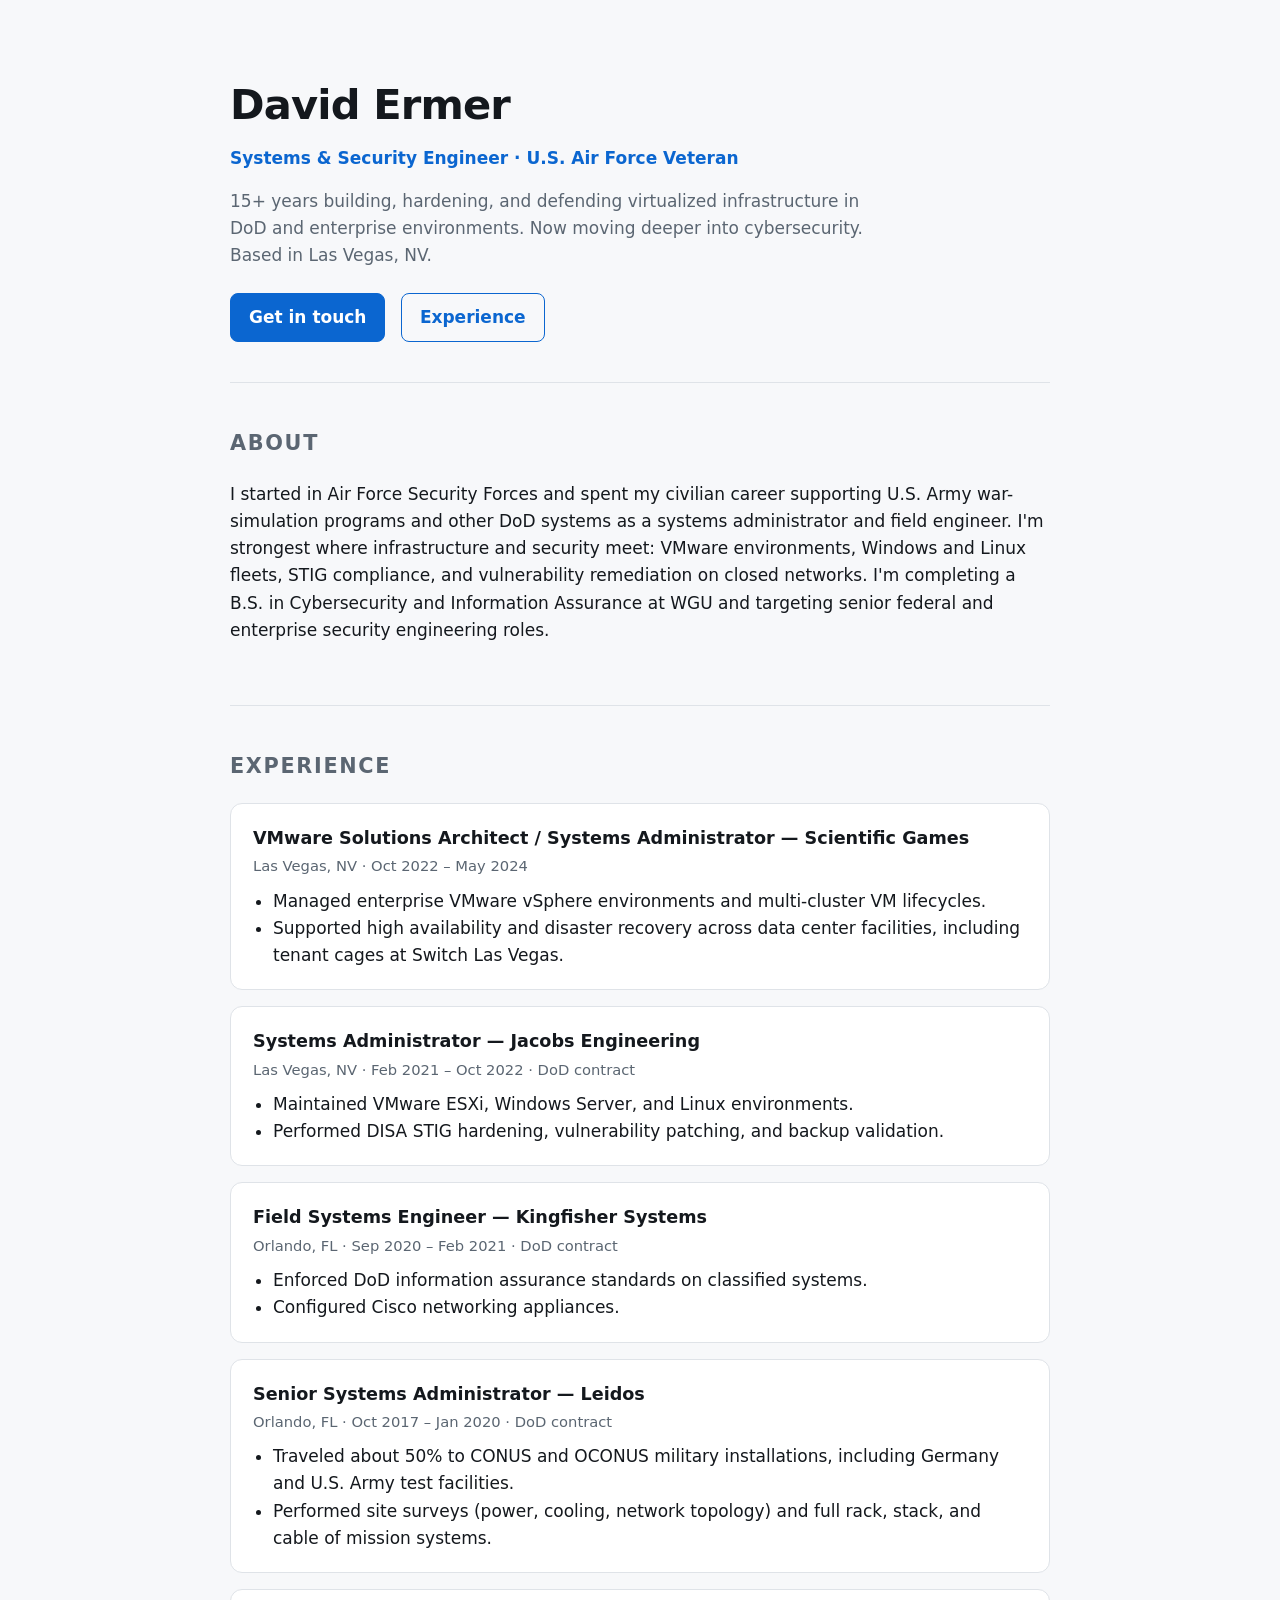
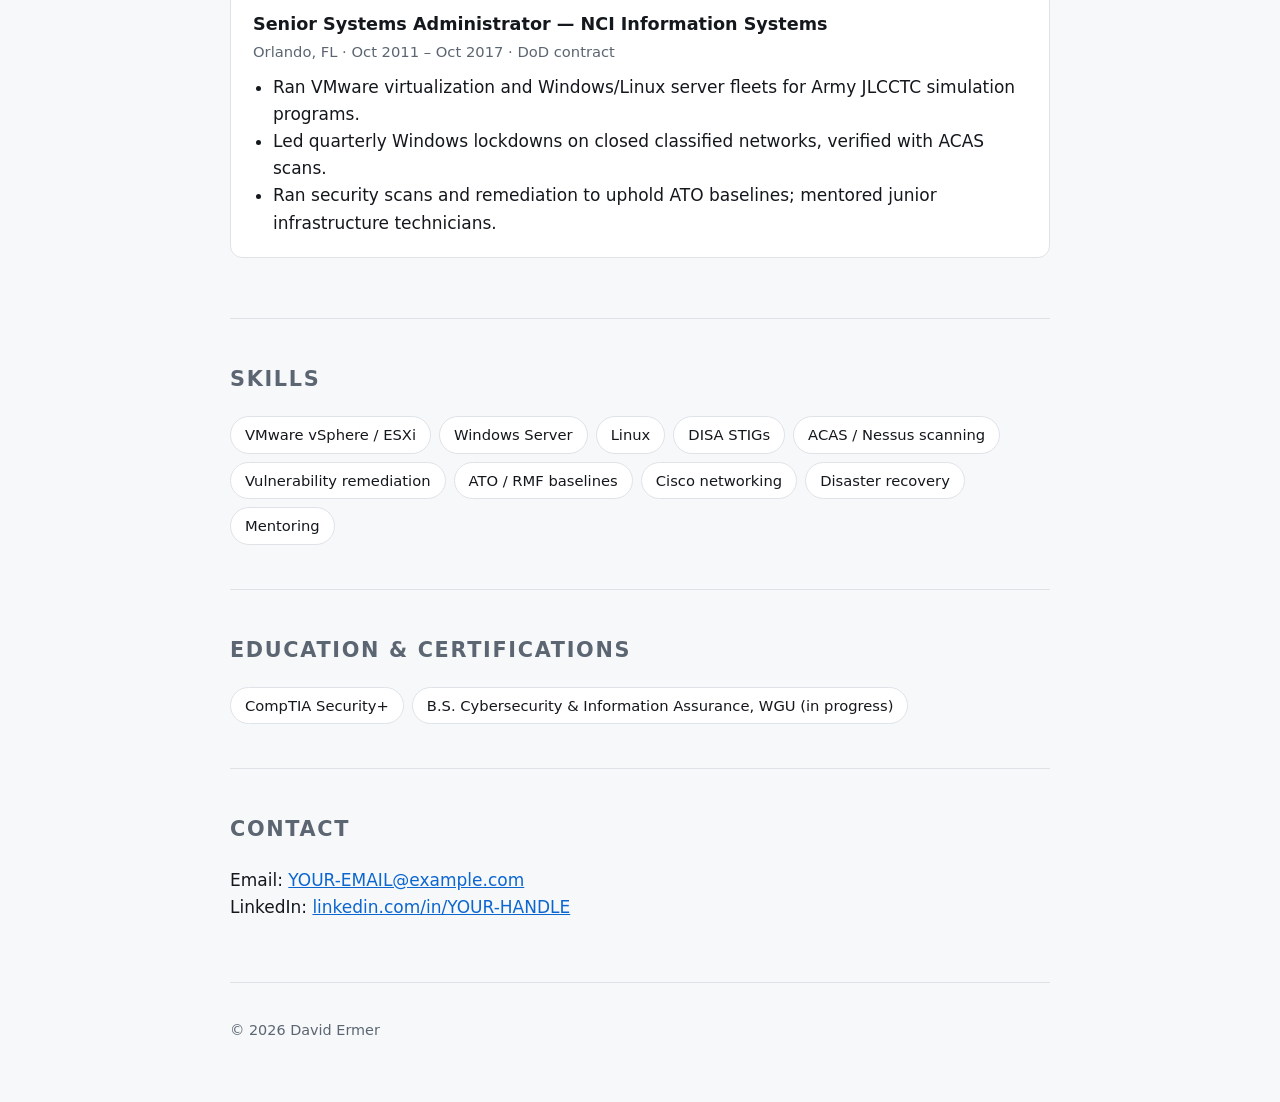
==== index.html @ d0733c73 "Add files via upload" ====
<!doctype html>
<html lang="en">
<head>
<meta charset="utf-8">
<meta name="viewport" content="width=device-width, initial-scale=1">
<title>David Ermer | Systems & Security Engineer</title>
<meta name="description" content="Air Force veteran and systems administrator with 15+ years in DoD environments. VMware, Windows/Linux, STIG hardening, and cybersecurity. Las Vegas, NV.">
<style>
  :root{--bg:#0e1116;--panel:#161b22;--text:#e6edf3;--muted:#9aa4af;--accent:#4aa3ff;--line:#262d36}
  @media (prefers-color-scheme: light){:root{--bg:#f7f8fa;--panel:#fff;--text:#14181d;--muted:#5b6672;--accent:#0b66d0;--line:#dfe3e8}}
  *{box-sizing:border-box}
  body{margin:0;background:var(--bg);color:var(--text);font:17px/1.6 system-ui,-apple-system,Segoe UI,Roboto,sans-serif}
  .wrap{max-width:860px;margin:0 auto;padding:0 20px}
  header{padding:72px 0 40px;border-bottom:1px solid var(--line)}
  h1{font-size:2.6rem;margin:0 0 6px;letter-spacing:-.02em}
  .tag{color:var(--accent);font-weight:600;margin:0 0 16px}
  .lead{color:var(--muted);max-width:640px;margin:0 0 24px}
  .btn{display:inline-block;padding:10px 18px;border-radius:8px;border:1px solid var(--accent);color:var(--accent);text-decoration:none;font-weight:600;margin-right:10px}
  .btn.primary{background:var(--accent);color:#fff}
  section{padding:44px 0;border-bottom:1px solid var(--line)}
  h2{font-size:1.3rem;margin:0 0 20px;text-transform:uppercase;letter-spacing:.08em;color:var(--muted)}
  .job{background:var(--panel);border:1px solid var(--line);border-radius:12px;padding:20px 22px;margin-bottom:16px}
  .job h3{margin:0;font-size:1.1rem}
  .job .meta{color:var(--muted);font-size:.92rem;margin:2px 0 10px}
  .job ul{margin:0;padding-left:20px}
  .chips{display:flex;flex-wrap:wrap;gap:8px}
  .chip{background:var(--panel);border:1px solid var(--line);border-radius:999px;padding:6px 14px;font-size:.92rem}
  footer{padding:36px 0 60px;color:var(--muted);font-size:.9rem}
  a{color:var(--accent)}
</style>
</head>
<body>
<div class="wrap">
  <header>
    <h1>David Ermer</h1>
    <p class="tag">Systems &amp; Security Engineer &middot; U.S. Air Force Veteran</p>
    <p class="lead">15+ years building, hardening, and defending virtualized infrastructure in DoD and enterprise environments. Now moving deeper into cybersecurity. Based in Las Vegas, NV.</p>
    <a class="btn primary" href="#contact">Get in touch</a>
    <a class="btn" href="#experience">Experience</a>
  </header>

  <section id="about">
    <h2>About</h2>
    <p>I started in Air Force Security Forces and spent my civilian career supporting U.S. Army war-simulation programs and other DoD systems as a systems administrator and field engineer. I'm strongest where infrastructure and security meet: VMware environments, Windows and Linux fleets, STIG compliance, and vulnerability remediation on closed networks. I'm completing a B.S. in Cybersecurity and Information Assurance at WGU and targeting senior federal and enterprise security engineering roles.</p>
  </section>

  <section id="experience">
    <h2>Experience</h2>

    <div class="job">
      <h3>VMware Solutions Architect / Systems Administrator &mdash; Scientific Games</h3>
      <div class="meta">Las Vegas, NV &middot; Oct 2022 &ndash; May 2024</div>
      <ul>
        <li>Managed enterprise VMware vSphere environments and multi-cluster VM lifecycles.</li>
        <li>Supported high availability and disaster recovery across data center facilities, including tenant cages at Switch Las Vegas.</li>
      </ul>
    </div>

    <div class="job">
      <h3>Systems Administrator &mdash; Jacobs Engineering</h3>
      <div class="meta">Las Vegas, NV &middot; Feb 2021 &ndash; Oct 2022 &middot; DoD contract</div>
      <ul>
        <li>Maintained VMware ESXi, Windows Server, and Linux environments.</li>
        <li>Performed DISA STIG hardening, vulnerability patching, and backup validation.</li>
      </ul>
    </div>

    <div class="job">
      <h3>Field Systems Engineer &mdash; Kingfisher Systems</h3>
      <div class="meta">Orlando, FL &middot; Sep 2020 &ndash; Feb 2021 &middot; DoD contract</div>
      <ul>
        <li>Enforced DoD information assurance standards on classified systems.</li>
        <li>Configured Cisco networking appliances.</li>
      </ul>
    </div>

    <div class="job">
      <h3>Senior Systems Administrator &mdash; Leidos</h3>
      <div class="meta">Orlando, FL &middot; Oct 2017 &ndash; Jan 2020 &middot; DoD contract</div>
      <ul>
        <li>Traveled about 50% to CONUS and OCONUS military installations, including Germany and U.S. Army test facilities.</li>
        <li>Performed site surveys (power, cooling, network topology) and full rack, stack, and cable of mission systems.</li>
      </ul>
    </div>

    <div class="job">
      <h3>Senior Systems Administrator &mdash; NCI Information Systems</h3>
      <div class="meta">Orlando, FL &middot; Oct 2011 &ndash; Oct 2017 &middot; DoD contract</div>
      <ul>
        <li>Ran VMware virtualization and Windows/Linux server fleets for Army JLCCTC simulation programs.</li>
        <li>Led quarterly Windows lockdowns on closed classified networks, verified with ACAS scans.</li>
        <li>Ran security scans and remediation to uphold ATO baselines; mentored junior infrastructure technicians.</li>
      </ul>
    </div>
  </section>

  <section id="skills">
    <h2>Skills</h2>
    <div class="chips">
      <span class="chip">VMware vSphere / ESXi</span>
      <span class="chip">Windows Server</span>
      <span class="chip">Linux</span>
      <span class="chip">DISA STIGs</span>
      <span class="chip">ACAS / Nessus scanning</span>
      <span class="chip">Vulnerability remediation</span>
      <span class="chip">ATO / RMF baselines</span>
      <span class="chip">Cisco networking</span>
      <span class="chip">Disaster recovery</span>
      <span class="chip">Mentoring</span>
    </div>
  </section>

  <section id="education">
    <h2>Education &amp; Certifications</h2>
    <div class="chips">
      <span class="chip">CompTIA Security+</span>
      <span class="chip">B.S. Cybersecurity &amp; Information Assurance, WGU (in progress)</span>
    </div>
  </section>

  <section id="contact">
    <h2>Contact</h2>
    <p>Email: <a href="mailto:YOUR-EMAIL@example.com">YOUR-EMAIL@example.com</a><br>
    LinkedIn: <a href="https://www.linkedin.com/in/YOUR-HANDLE">linkedin.com/in/YOUR-HANDLE</a></p>
  </section>

  <footer>&copy; 2026 David Ermer</footer>
</div>
</body>
</html>
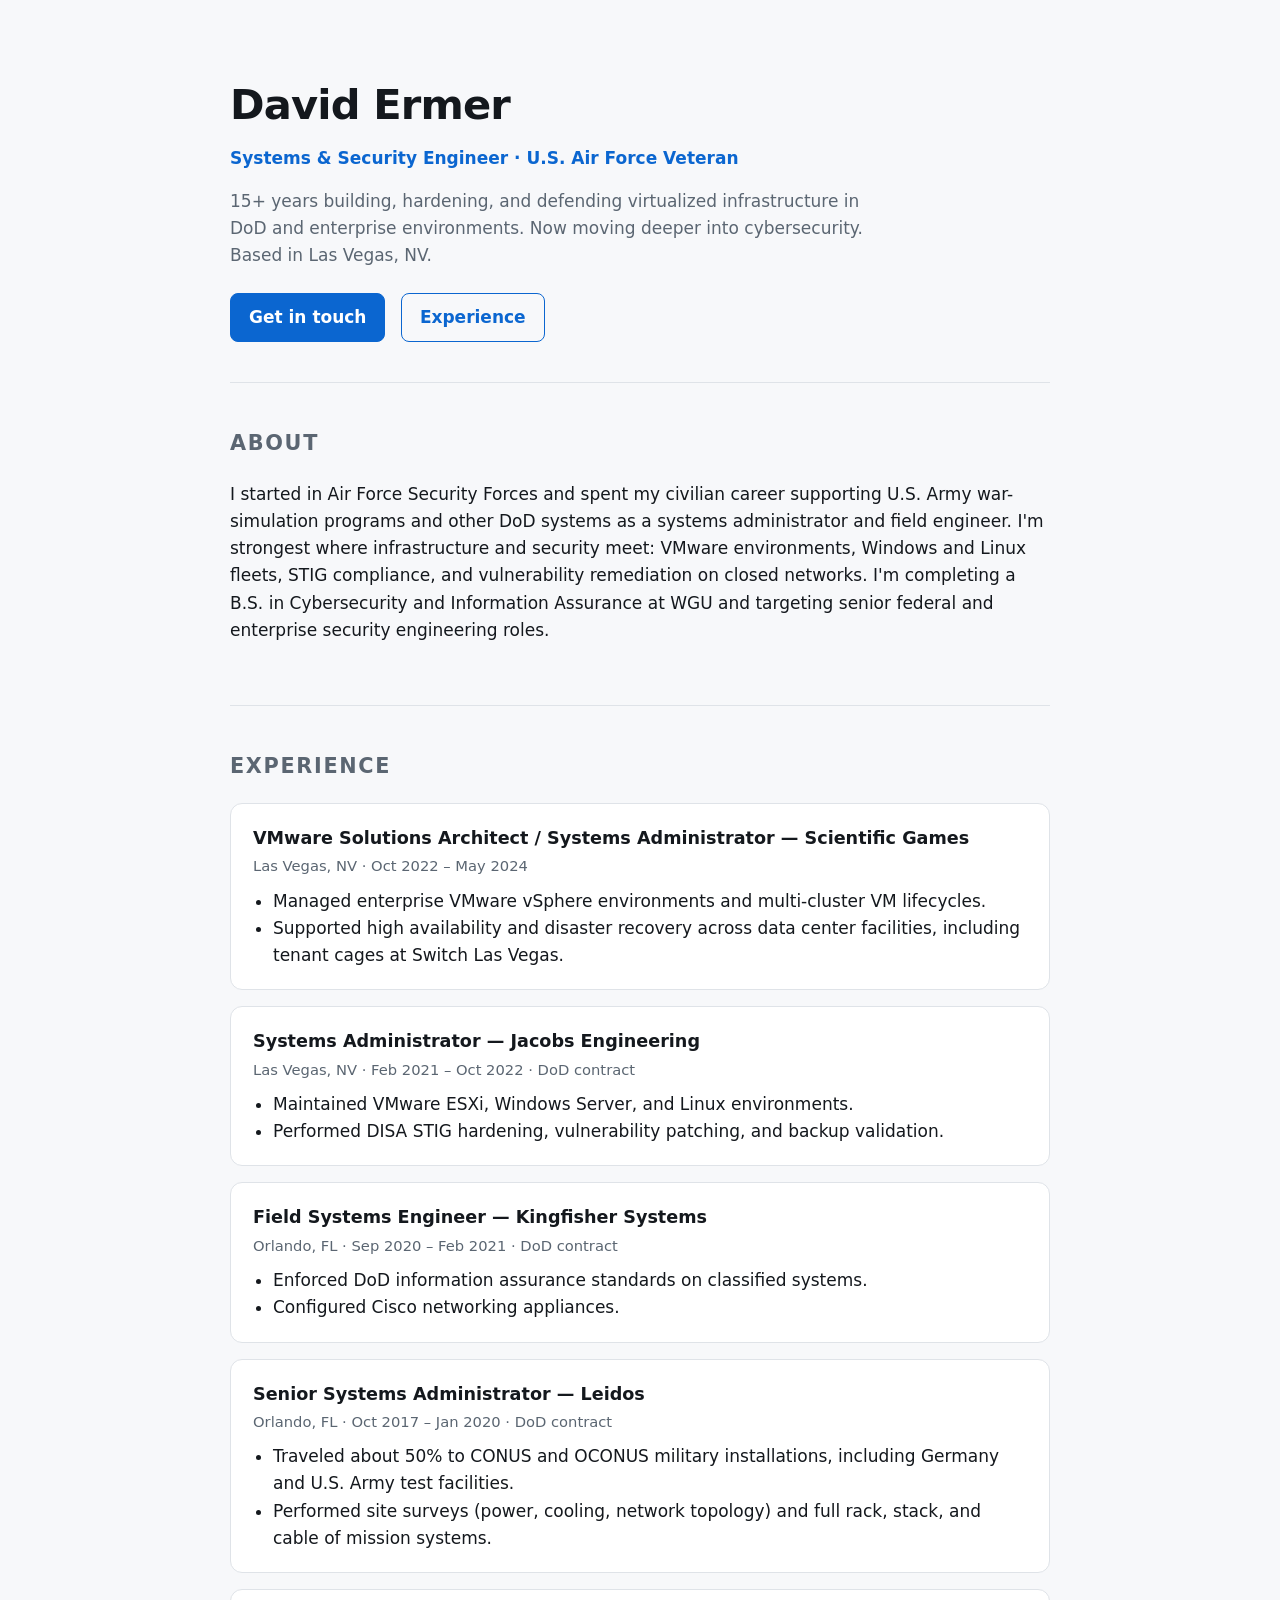
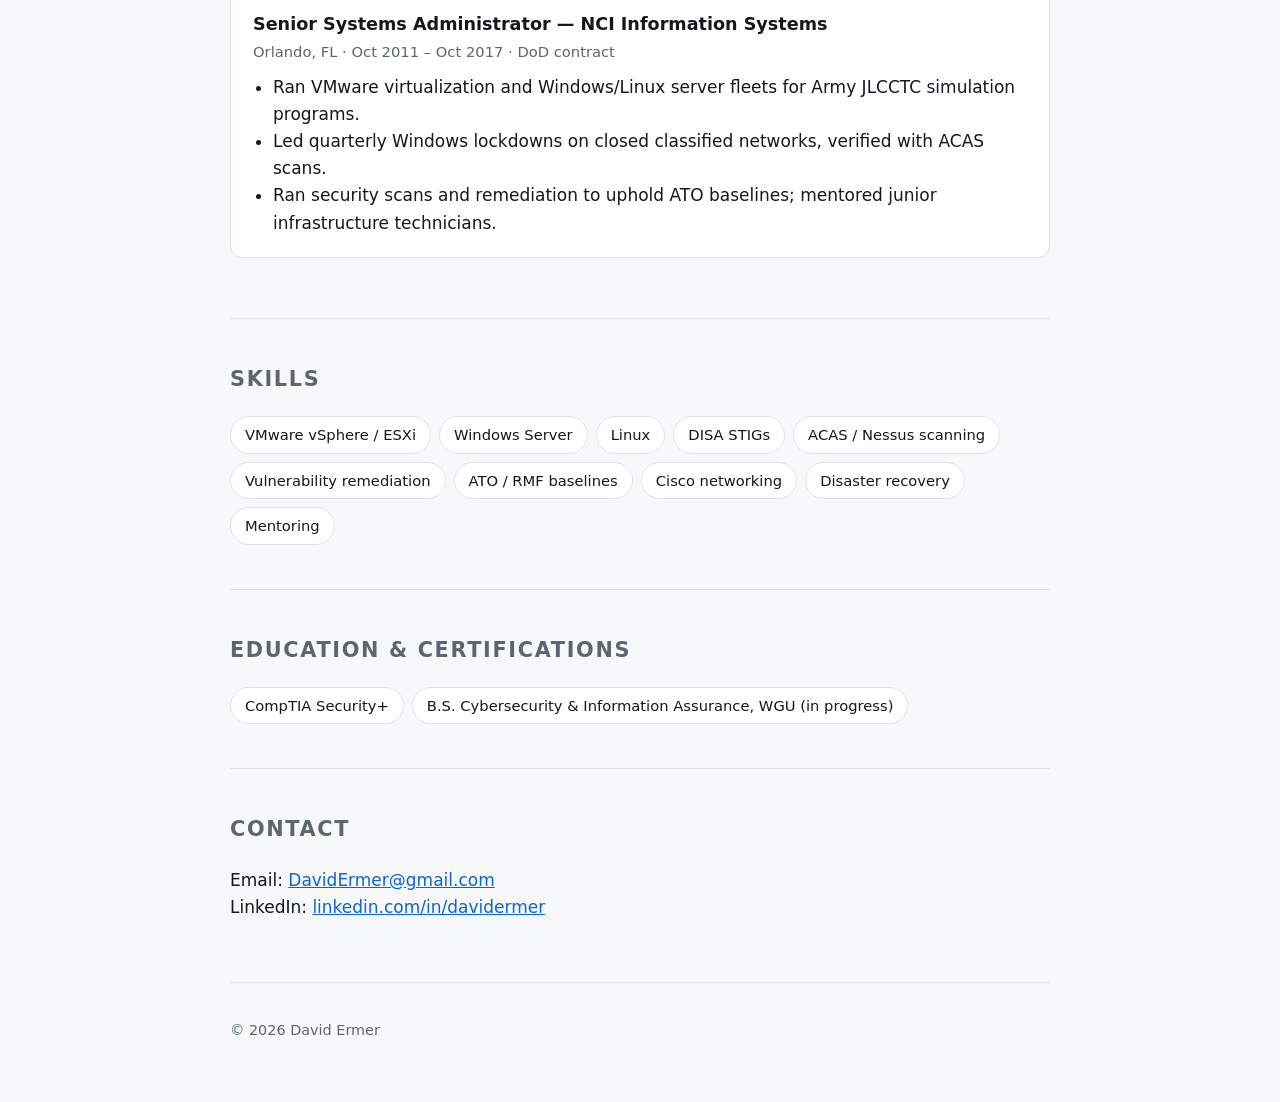
==== commit 3b002a65: "Add files via upload" ====
--- a/index.html
+++ b/index.html
@@ -120,8 +120,8 @@
 
   <section id="contact">
     <h2>Contact</h2>
-    <p>Email: <a href="mailto:YOUR-EMAIL@example.com">YOUR-EMAIL@example.com</a><br>
-    LinkedIn: <a href="https://www.linkedin.com/in/YOUR-HANDLE">linkedin.com/in/YOUR-HANDLE</a></p>
+    <p>Email: <a href="mailto:DavidErmer@gmail.com">DavidErmer@gmail.com</a><br>
+    LinkedIn: <a href="https://www.linkedin.com/in/davidermer">linkedin.com/in/davidermer</a></p>
   </section>
 
   <footer>&copy; 2026 David Ermer</footer>
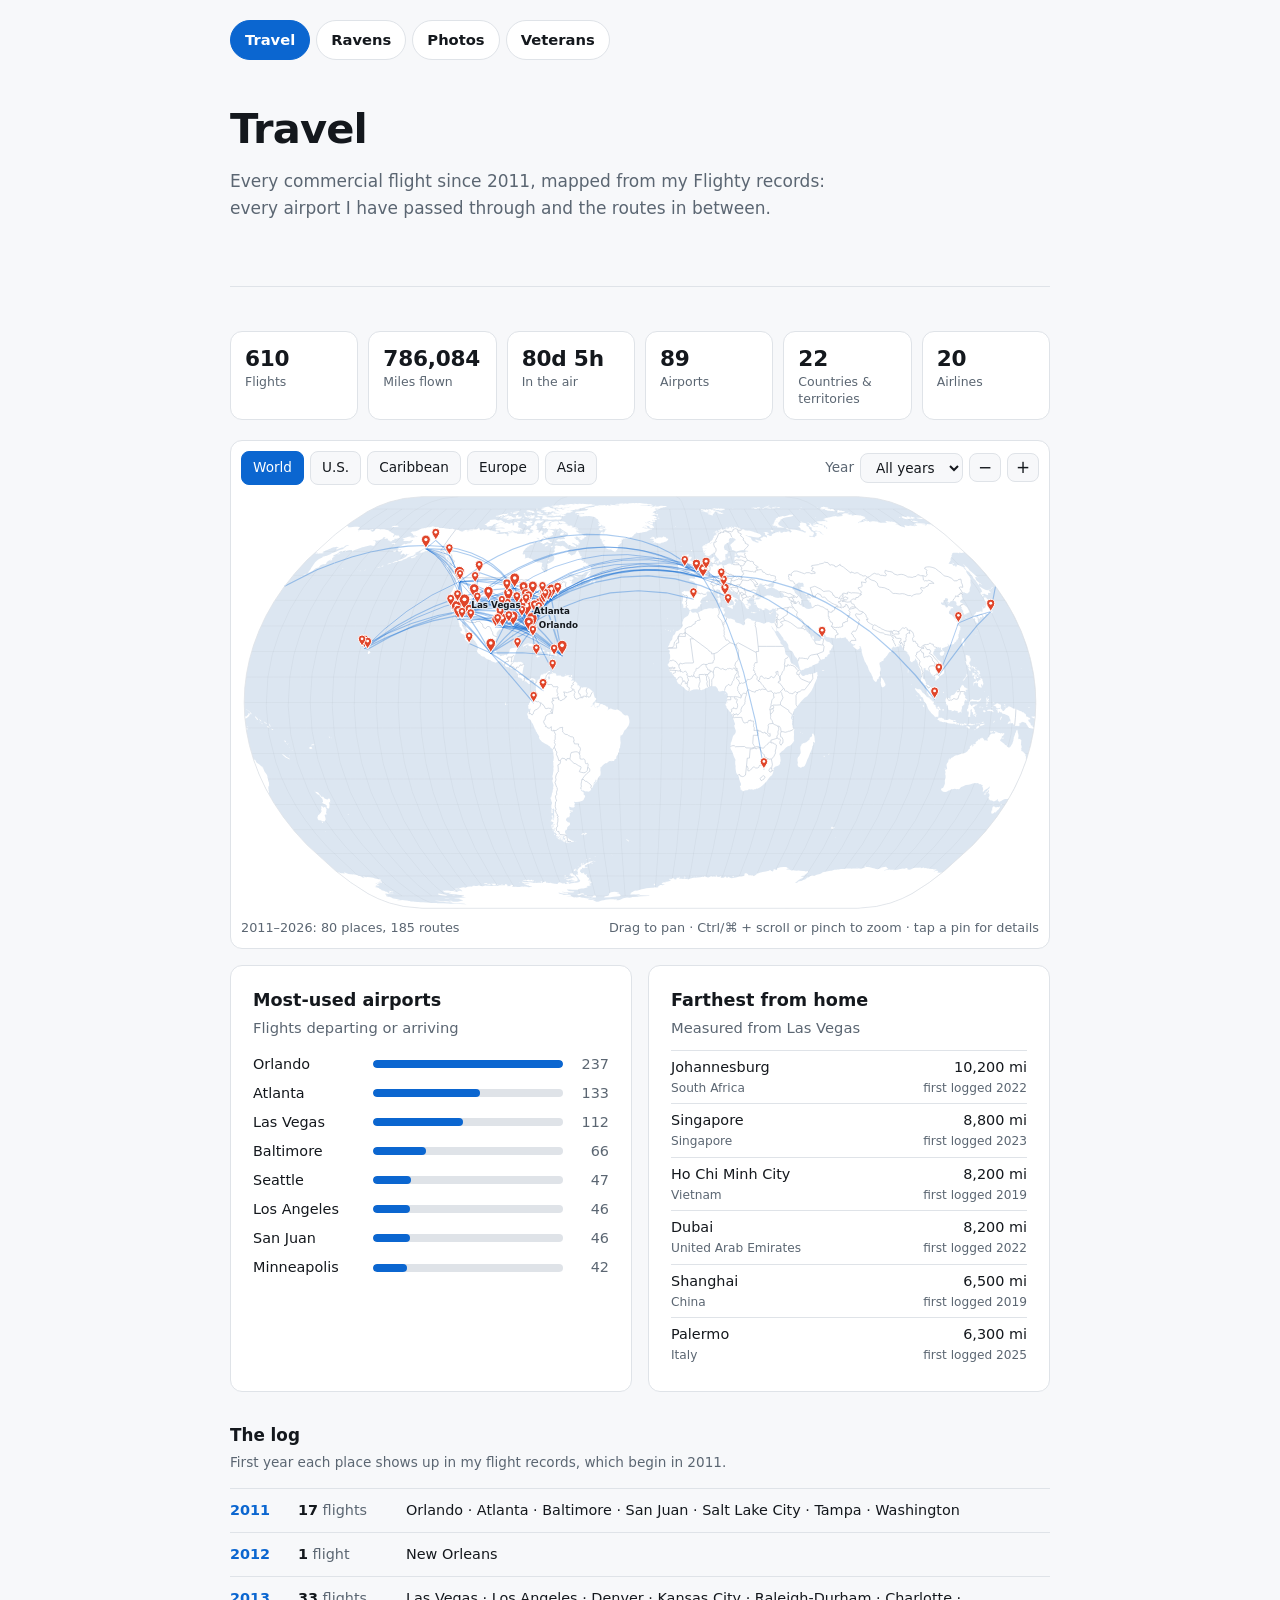
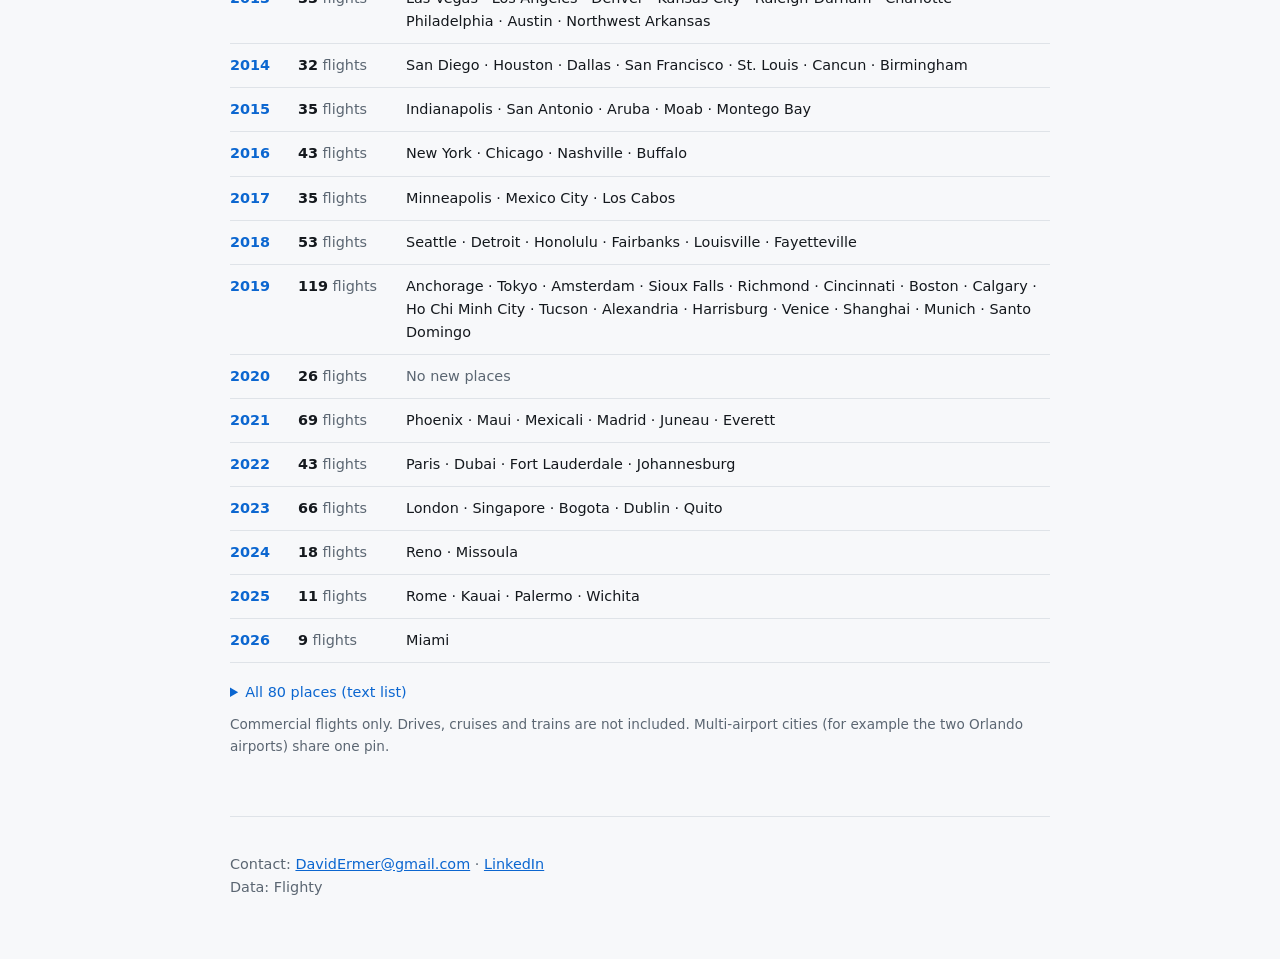
==== commit 545f745b: "Add files via upload" ====
--- a/index.html
+++ b/index.html
@@ -3,128 +3,325 @@
 <head>
 <meta charset="utf-8">
 <meta name="viewport" content="width=device-width, initial-scale=1">
-<title>David Ermer | Systems & Security Engineer</title>
-<meta name="description" content="Air Force veteran and systems administrator with 15+ years in DoD environments. VMware, Windows/Linux, STIG hardening, and cybersecurity. Las Vegas, NV.">
+<title>Travel Map</title>
+<meta name="description" content="Every commercial flight since 2011, mapped from my Flighty records.">
+<link rel="stylesheet" href="site.css">
 <style>
-  :root{--bg:#0e1116;--panel:#161b22;--text:#e6edf3;--muted:#9aa4af;--accent:#4aa3ff;--line:#262d36}
-  @media (prefers-color-scheme: light){:root{--bg:#f7f8fa;--panel:#fff;--text:#14181d;--muted:#5b6672;--accent:#0b66d0;--line:#dfe3e8}}
-  *{box-sizing:border-box}
-  body{margin:0;background:var(--bg);color:var(--text);font:17px/1.6 system-ui,-apple-system,Segoe UI,Roboto,sans-serif}
-  .wrap{max-width:860px;margin:0 auto;padding:0 20px}
-  header{padding:72px 0 40px;border-bottom:1px solid var(--line)}
-  h1{font-size:2.6rem;margin:0 0 6px;letter-spacing:-.02em}
-  .tag{color:var(--accent);font-weight:600;margin:0 0 16px}
-  .lead{color:var(--muted);max-width:640px;margin:0 0 24px}
-  .btn{display:inline-block;padding:10px 18px;border-radius:8px;border:1px solid var(--accent);color:var(--accent);text-decoration:none;font-weight:600;margin-right:10px}
-  .btn.primary{background:var(--accent);color:#fff}
-  section{padding:44px 0;border-bottom:1px solid var(--line)}
-  h2{font-size:1.3rem;margin:0 0 20px;text-transform:uppercase;letter-spacing:.08em;color:var(--muted)}
-  .job{background:var(--panel);border:1px solid var(--line);border-radius:12px;padding:20px 22px;margin-bottom:16px}
-  .job h3{margin:0;font-size:1.1rem}
-  .job .meta{color:var(--muted);font-size:.92rem;margin:2px 0 10px}
-  .job ul{margin:0;padding-left:20px}
-  .chips{display:flex;flex-wrap:wrap;gap:8px}
-  .chip{background:var(--panel);border:1px solid var(--line);border-radius:999px;padding:6px 14px;font-size:.92rem}
-  footer{padding:36px 0 60px;color:var(--muted);font-size:.9rem}
-  a{color:var(--accent)}
+  /* ---- Travel section ---- */
+  #travel{--sea:#080b0f;--land:#2a3544;--bord:#3d4b5d;--grat:#ffffff0d;--route:#4aa3ff;--pin:#ff6b4a;--pinline:#0e1116}
+  @media (prefers-color-scheme: light){#travel{--sea:#dce6f1;--land:#ffffff;--bord:#b9c5d3;--grat:#00000010;--route:#0b66d0;--pin:#e0452a;--pinline:#fff}}
+  .t-intro{color:var(--muted);max-width:660px;margin:0 0 24px}
+  .t-stats{display:grid;grid-template-columns:repeat(6,1fr);gap:10px;margin-bottom:20px}
+  .t-stat{background:var(--panel);border:1px solid var(--line);border-radius:12px;padding:14px 14px 12px}
+  .t-stat b{display:block;font-size:1.35rem;line-height:1.2;letter-spacing:-.01em}
+  .t-stat span{display:block;color:var(--muted);font-size:.78rem;margin-top:2px;line-height:1.3}
+  .t-map{background:var(--panel);border:1px solid var(--line);border-radius:12px;padding:10px;position:relative;margin-bottom:16px}
+  .t-bar-top{display:flex;flex-wrap:wrap;gap:8px;justify-content:space-between;align-items:center;margin-bottom:10px}
+  .t-views,.t-ctl{display:flex;flex-wrap:wrap;gap:6px;align-items:center}
+  .t-map button,.t-map select{font:inherit;font-size:.85rem;color:var(--text);background:var(--bg);border:1px solid var(--line);border-radius:8px;padding:5px 11px;cursor:pointer}
+  .t-map button:hover,.t-map select:hover{border-color:var(--accent)}
+  .t-map button.on{background:var(--accent);border-color:var(--accent);color:#fff}
+  .t-map button:focus-visible,.t-map select:focus-visible{outline:2px solid var(--accent);outline-offset:2px}
+  .t-ctl button{width:32px;padding:5px 0;font-size:1.05rem;line-height:1}
+  .t-sel{font-size:.85rem;color:var(--muted);display:flex;align-items:center;gap:6px}
+  #tsvg{display:block;width:100%;height:auto;border-radius:8px;cursor:grab;touch-action:pan-y;user-select:none;-webkit-user-select:none}
+  #tsvg.drag{cursor:grabbing}
+  .t-sea{fill:var(--sea)}
+  .t-frame{fill:none;stroke:var(--line);stroke-width:1}
+  .t-grat{fill:none;stroke:var(--grat);stroke-width:.5;vector-effect:non-scaling-stroke}
+  .t-land{fill:var(--land);stroke:none}
+  .t-border{fill:none;stroke:var(--bord);stroke-width:.6;vector-effect:non-scaling-stroke}
+  #troutes path{fill:none;stroke:var(--route);stroke-linecap:round;vector-effect:non-scaling-stroke;stroke-opacity:.34;transition:stroke-opacity .15s}
+  #tsvg.hl #troutes path{stroke-opacity:.07}
+  #tsvg.hl #troutes path.on{stroke-opacity:.95}
+  #tpins g.p{cursor:pointer}
+  #tpins path{fill:var(--pin);stroke:var(--pinline);stroke-width:1;vector-effect:non-scaling-stroke}
+  #tpins circle{fill:var(--pinline)}
+  #tpins g.p:hover path{stroke:var(--text)}
+  #tlabels text{fill:var(--text);font-size:11px;font-weight:600;paint-order:stroke;stroke:var(--sea);stroke-width:3px;stroke-linejoin:round;pointer-events:none}
+  .t-tip{position:absolute;z-index:3;background:var(--bg);color:var(--text);border:1px solid var(--line);border-radius:8px;padding:7px 10px;font-size:.82rem;line-height:1.35;pointer-events:none;box-shadow:0 6px 20px #0004;max-width:220px}
+  .t-tip b{display:block;font-size:.9rem}
+  .t-tip span{color:var(--muted)}
+  .t-foot{display:flex;flex-wrap:wrap;justify-content:space-between;gap:4px 14px;margin-top:8px;font-size:.8rem;color:var(--muted)}
+  .t-cols{display:grid;grid-template-columns:1fr 1fr;gap:16px;margin-bottom:8px}
+  .t-cols .job{margin-bottom:0}
+  .t-bar{display:grid;grid-template-columns:110px 1fr 36px;gap:10px;align-items:center;font-size:.9rem;padding:3px 0}
+  .t-bt{height:8px;background:var(--line);border-radius:4px;overflow:hidden}
+  .t-bt i{display:block;height:100%;background:var(--accent);border-radius:4px}
+  .t-bn{text-align:right;color:var(--muted);font-variant-numeric:tabular-nums}
+  .t-far{display:flex;justify-content:space-between;gap:12px;font-size:.9rem;padding:5px 0;border-top:1px solid var(--line)}
+  .t-far:first-of-type{border-top:0}
+  .t-far small{display:block;color:var(--muted);font-size:.76rem}
+  .t-fm{text-align:right}
+  .t-sub{margin:30px 0 4px;font-size:1.05rem}
+  .t-note{color:var(--muted);font-size:.85rem;margin:0 0 14px}
+  .t-log{border-top:1px solid var(--line)}
+  .t-logrow{display:grid;grid-template-columns:56px 96px 1fr;gap:12px;padding:10px 0;border-bottom:1px solid var(--line);font-size:.9rem}
+  .t-ly{font-weight:700;color:var(--accent);font-variant-numeric:tabular-nums}
+  .t-lf{color:var(--muted)}
+  .t-lf b{color:var(--text)}
+  .t-ln{color:var(--text)}
+  .t-dim{color:var(--muted)}
+  .t-all{margin:18px 0 10px;font-size:.9rem}
+  .t-all summary{cursor:pointer;color:var(--accent)}
+  .t-all ul{columns:3;column-gap:24px;padding:0;margin:12px 0 0;list-style:none}
+  .t-all li{break-inside:avoid;padding:2px 0}
+  .t-all li span{display:block;color:var(--muted);font-size:.76rem}
+  @media (max-width:720px){
+    .t-stats{grid-template-columns:repeat(3,1fr)}
+    .t-cols{grid-template-columns:1fr}
+    .t-logrow{grid-template-columns:48px 1fr;gap:4px 10px}
+    .t-ln{grid-column:1 / -1}
+    .t-all ul{columns:2}
+    .t-bar{grid-template-columns:96px 1fr 32px}
+  }
+  @media (max-width:420px){ .t-all ul{columns:1} }
 </style>
 </head>
 <body>
 <div class="wrap">
+  <nav class="nav" aria-label="Site">
+    <a href="index.html" aria-current="page">Travel</a>
+    <a href="ravens.html">Ravens</a>
+    <a href="photos.html">Photos</a>
+    <a href="veterans.html">Veterans</a>
+  </nav>
   <header>
-    <h1>David Ermer</h1>
-    <p class="tag">Systems &amp; Security Engineer &middot; U.S. Air Force Veteran</p>
-    <p class="lead">15+ years building, hardening, and defending virtualized infrastructure in DoD and enterprise environments. Now moving deeper into cybersecurity. Based in Las Vegas, NV.</p>
-    <a class="btn primary" href="#contact">Get in touch</a>
-    <a class="btn" href="#experience">Experience</a>
+    <h1>Travel</h1>
+    <p class="lead">Every commercial flight since 2011, mapped from my Flighty records: every airport I have passed through and the routes in between.</p>
   </header>
 
-  <section id="about">
-    <h2>About</h2>
-    <p>I started in Air Force Security Forces and spent my civilian career supporting U.S. Army war-simulation programs and other DoD systems as a systems administrator and field engineer. I'm strongest where infrastructure and security meet: VMware environments, Windows and Linux fleets, STIG compliance, and vulnerability remediation on closed networks. I'm completing a B.S. in Cybersecurity and Information Assurance at WGU and targeting senior federal and enterprise security engineering roles.</p>
+
+
+
+  <section id="travel">
+
+    <div class="t-stats">
+      <div class="t-stat"><b>610</b><span>Flights</span></div>
+      <div class="t-stat"><b>786,084</b><span>Miles flown</span></div>
+      <div class="t-stat"><b>80d 5h</b><span>In the air</span></div>
+      <div class="t-stat"><b>89</b><span>Airports</span></div>
+      <div class="t-stat"><b>22</b><span>Countries &amp; territories</span></div>
+      <div class="t-stat"><b>20</b><span>Airlines</span></div>
+    </div>
+
+    <div class="t-map" id="tmapbox">
+      <div class="t-bar-top">
+        <div class="t-views" role="group" aria-label="Map view">
+          <button type="button" data-view="world" class="on">World</button>
+          <button type="button" data-view="us">U.S.</button>
+          <button type="button" data-view="caribbean">Caribbean</button>
+          <button type="button" data-view="europe">Europe</button>
+          <button type="button" data-view="asia">Asia</button>
+        </div>
+        <div class="t-ctl">
+          <label class="t-sel">Year
+            <select id="tyear" aria-label="Filter map by year"><option value="0">All years</option><option value="2026">2026</option><option value="2025">2025</option><option value="2024">2024</option><option value="2023">2023</option><option value="2022">2022</option><option value="2021">2021</option><option value="2020">2020</option><option value="2019">2019</option><option value="2018">2018</option><option value="2017">2017</option><option value="2016">2016</option><option value="2015">2015</option><option value="2014">2014</option><option value="2013">2013</option><option value="2012">2012</option><option value="2011">2011</option></select>
+          </label>
+          <button type="button" id="tzout" aria-label="Zoom out">&minus;</button>
+          <button type="button" id="tzin" aria-label="Zoom in">+</button>
+        </div>
+      </div>
+      <svg id="tsvg" viewBox="0 0 1000 520" role="img" aria-label="World map with pushpins at each airport I have flown through and lines for each route">
+        <path class="t-sea" d="M227,2.1L500,2.1L773,2.1L796.1,4.4L813.9,8.7L828.4,14.2L840.8,20.4L862.4,34.4L881.9,49.4L917.4,81.6L933,98.7L946.8,116.2L958.8,134L969,152L977.4,170.1L984.2,188.1L989.4,206.1L993.1,224.1L995.3,242.1L996,260L995.3,277.9L993.1,295.9L989.4,313.9L984.2,331.9L977.4,349.9L969,368L958.8,386L946.8,403.8L933,421.3L917.4,438.4L881.9,470.6L862.4,485.6L840.8,499.6L828.4,505.8L813.9,511.3L796.1,515.6L773,517.9L500,517.9L227,517.9L203.9,515.6L186.1,511.3L171.6,505.8L159.2,499.6L137.6,485.6L118.1,470.6L82.6,438.4L67,421.3L53.2,403.8L41.2,386L31,368L22.6,349.9L15.8,331.9L10.6,313.9L6.9,295.9L4.7,277.9L4,260L4.7,242.1L6.9,224.1L10.6,206.1L15.8,188.1L22.6,170.1L31,152L41.2,134L53.2,116.2L67,98.7L82.6,81.6L118.1,49.4L137.6,34.4L159.2,20.4L171.6,14.2L186.1,8.7L203.9,4.4L227,2.1Z"/>
+        <g id="tworld">
+          <path class="t-grat" d="M272.5,517.9L253.2,515.6L238.4,511.3L226.4,505.8L216,499.6L198,485.6L181.7,470.6L152.1,438.4L139.2,421.3L127.7,403.8L109.2,368L96.5,331.9L89.1,295.9L86.7,260L89.1,224.1L96.5,188.1L109.2,152L127.7,116.2L139.2,98.7L152.1,81.6L181.7,49.4L198,34.4L216,20.4L226.4,14.2L238.4,8.7L253.2,4.4L272.5,2.1M409,517.9L401.3,515.6L395.4,511.3L386.4,499.6L372.7,470.6L360.9,438.4L351.1,403.8L343.7,368L338.6,331.9L335.6,295.9L334.7,260L335.6,224.1L338.6,188.1L343.7,152L351.1,116.2L360.9,81.6L372.7,49.4L386.4,20.4L395.4,8.7L401.3,4.4L409,2.1M545.5,517.9L549.4,515.6L552.3,511.3L556.8,499.6L563.7,470.6L574.5,403.8L580.7,331.9L582.7,260L580.7,188.1L574.5,116.2L563.7,49.4L556.8,20.4L552.3,8.7L549.4,4.4L545.5,2.1M682,517.9L697.4,515.6L709.3,511.3L718.9,505.8L727.2,499.6L741.6,485.6L754.6,470.6L778.3,438.4L797.9,403.8L812.7,368L822.8,331.9L828.7,295.9L830.7,260L828.7,224.1L822.8,188.1L812.7,152L797.9,116.2L778.3,81.6L754.6,49.4L741.6,34.4L727.2,20.4L718.9,14.2L709.3,8.7L697.4,4.4L682,2.1M86.7,260L93.6,260L100.4,260L107.3,260L114.2,260L121.1,260L128,260L134.9,260L141.8,260L148.7,260L155.6,260L162.4,260L169.3,260L176.2,260L183.1,260L190,260L196.9,260L203.8,260L210.7,260L217.6,260L224.4,260L231.3,260L238.2,260L245.1,260L252,260L258.9,260L265.8,260L272.7,260L279.6,260L286.4,260L293.3,260L300.2,260L307.1,260L314,260L320.9,260L327.8,260L334.7,260L341.6,260L348.4,260L355.3,260L362.2,260L369.1,260L376,260L382.9,260L389.8,260L396.7,260L403.6,260L410.4,260L417.3,260L424.2,260L431.1,260L438,260L444.9,260L451.8,260L458.7,260L465.6,260L472.4,260L479.3,260L486.2,260L493.1,260L500,260L506.9,260L513.8,260L520.7,260L527.6,260L534.4,260L541.3,260L548.2,260L555.1,260L562,260L568.9,260L575.8,260L582.7,260L589.6,260L596.4,260L603.3,260L610.2,260L617.1,260L624,260L630.9,260L637.8,260L644.7,260L651.6,260L658.4,260L665.3,260L672.2,260L679.1,260L686,260L692.9,260L699.8,260L706.7,260L713.6,260L720.4,260L727.3,260L734.2,260L741.1,260L748,260L754.9,260L761.8,260L768.7,260L775.6,260L782.4,260L789.3,260L796.2,260L803.1,260L810,260L816.9,260L823.8,260L830.7,260L837.6,260L844.4,260L851.3,260L858.2,260L865.1,260L872,260L878.9,260L885.8,260L892.7,260L899.6,260L906.4,260L913.3,260L920.2,260L927.1,260L934,260L940.9,260L947.8,260L954.7,260L961.6,260L968.4,260L975.3,260L982.2,260L989.1,260L996,260L996,260M4,260L10.9,260L17.8,260L24.7,260L31.6,260L38.4,260L45.3,260L52.2,260L59.1,260L66,260L72.9,260L79.8,260L86.7,260M239.1,502.4L221.7,488.9L206.2,474L178.2,442.1L154.8,407.7L136.9,372L124.4,335.9L117,299.9L114.3,264L116,228.1L120.6,200.1L128,172.1L138.6,144L152.5,116.2L169.8,89.1L190.2,63.4L213,39.3L225.3,28L239.1,17.6M257.7,502.4L241.6,488.9L227.2,474L201.2,442.1L179.4,407.7L162.8,372L151.3,335.9L144.4,299.9L141.8,264L143.4,228.1L147.7,200.1L154.6,172.1L164.4,144L177.3,116.2L193.4,89.1L212.3,63.4L233.5,39.3L245,28L257.7,17.6M276.4,502.4L261.5,488.9L248.2,474L224.2,442.1L204.1,407.7L188.8,372L178.1,335.9L171.7,299.9L169.4,264L170.9,228.1L174.8,200.1L181.2,172.1L190.2,144L202.1,116.2L217,89.1L234.4,63.4L254,39.3L264.6,28L276.4,17.6M295,502.4L281.3,488.9L269.2,474L247.2,442.1L228.7,407.7L214.7,372L204.9,335.9L199.1,299.9L196.9,264L198.3,228.1L201.9,200.1L207.7,172.1L216,144L227,116.2L240.6,89.1L256.6,63.4L274.5,39.3L295,17.6M313.6,502.4L301.2,488.9L290.2,474L270.1,442.1L253.4,407.7L240.6,372L231.7,335.9L226.4,299.9L224.5,264L225.7,228.1L229,200.1L234.3,172.1L241.9,144L251.8,116.2L264.1,89.1L278.7,63.4L295,39.3L313.6,17.6M332.3,502.4L321.1,488.9L311.1,474L293.1,442.1L278.1,407.7L266.6,372L258.6,335.9L253.8,299.9L252,264L253.1,228.1L256.1,200.1L260.9,172.1L267.7,144L276.6,116.2L287.7,89.1L300.8,63.4L315.5,39.3L332.3,17.6M350.9,502.4L341,488.9L332.1,474L316.1,442.1L302.7,407.7L292.5,372L285.4,335.9L281.2,299.9L279.6,264L280.6,228.1L283.2,200.1L287.4,172.1L293.5,144L301.4,116.2L311.3,89.1L323,63.4L336,39.3L350.9,17.6M369.5,502.4L360.9,488.9L353.1,474L339.1,442.1L327.4,407.7L318.4,372L312.2,335.9L308.5,299.9L307.1,264L308,228.1L310.3,200.1L314,172.1L319.3,144L326.2,116.2L334.9,89.1L345.1,63.4L356.5,39.3L369.5,17.6M406.8,502.4L395.1,474L385.1,442.1L376.7,407.7L370.3,372L365.9,335.9L363.2,299.9L362.2,264L362.9,228.1L367.1,172.1L375.9,116.2L389.4,63.4L397.5,39.3L406.8,17.6M425.5,502.4L416.1,474L408.1,442.1L401.4,407.7L396.3,372L392.7,335.9L390.6,299.9L390.3,228.1L393.7,172.1L400.7,116.2L411.5,63.4L418,39.3L425.5,17.6M444.1,502.4L437,474L431,442.1L422.2,372L417.9,299.9L417.7,228.1L420.3,172.1L425.5,116.2L433.6,63.4L444.1,17.6M462.7,502.4L454,442.1L448.1,372L445.3,299.9L445.1,228.1L446.9,172.1L450.4,116.2L455.7,63.4L462.7,17.6M481.4,502.4L477,442.1L474.1,372L472.6,299.9L472.6,228.1L473.4,172.1L475.2,116.2L477.9,63.4L481.4,17.6M500,502.4L500,442.1L500,372L500,299.9L500,228.1L500,172.1L500,116.2L500,63.4L500,17.6M518.6,502.4L523,442.1L525.9,372L527.4,299.9L527.4,228.1L526.6,172.1L524.8,116.2L522.1,63.4L518.6,17.6M537.3,502.4L546,442.1L551.9,372L554.7,299.9L554.9,228.1L553.1,172.1L549.6,116.2L544.3,63.4L537.3,17.6M574.5,502.4L583.9,474L591.9,442.1L598.6,407.7L603.7,372L607.3,335.9L609.4,299.9L609.7,228.1L606.3,172.1L599.3,116.2L588.5,63.4L582,39.3L574.5,17.6M593.2,502.4L604.9,474L614.9,442.1L623.3,407.7L629.7,372L634.1,335.9L636.8,299.9L637.8,264L637.1,228.1L632.9,172.1L624.1,116.2L610.6,63.4L602.5,39.3L593.2,17.6M611.8,502.4L625.9,474L637.9,442.1L648,407.7L655.6,372L661,335.9L664.1,299.9L665.3,264L664.6,228.1L659.4,172.1L654.9,144L648.9,116.2L641.5,89.1L632.8,63.4L623,39.3L611.8,17.6M630.5,502.4L639.1,488.9L646.9,474L660.9,442.1L672.6,407.7L681.6,372L687.8,335.9L691.5,299.9L692.9,264L692,228.1L689.7,200.1L686,172.1L680.7,144L673.8,116.2L665.1,89.1L654.9,63.4L643.5,39.3L630.5,17.6M649.1,502.4L659,488.9L667.9,474L683.9,442.1L697.3,407.7L707.5,372L714.6,335.9L718.8,299.9L720.4,264L719.4,228.1L716.8,200.1L712.6,172.1L706.5,144L698.6,116.2L688.7,89.1L677,63.4L664,39.3L649.1,17.6M667.7,502.4L678.9,488.9L688.9,474L706.9,442.1L721.9,407.7L733.4,372L741.4,335.9L746.2,299.9L748,264L746.9,228.1L743.9,200.1L739.1,172.1L732.3,144L723.4,116.2L712.3,89.1L699.2,63.4L684.5,39.3L667.7,17.6M686.4,502.4L698.8,488.9L709.8,474L729.9,442.1L746.6,407.7L759.4,372L768.3,335.9L773.6,299.9L775.5,264L774.3,228.1L771,200.1L765.7,172.1L758.1,144L748.2,116.2L735.9,89.1L721.3,63.4L705,39.3L686.4,17.6M705,502.4L718.7,488.9L730.8,474L752.8,442.1L771.3,407.7L785.3,372L795.1,335.9L800.9,299.9L803.1,264L801.7,228.1L798.1,200.1L792.3,172.1L784,144L773,116.2L759.4,89.1L743.4,63.4L725.5,39.3L705,17.6M742.3,502.4L758.4,488.9L772.8,474L798.8,442.1L820.6,407.7L837.2,372L848.7,335.9L855.6,299.9L858.2,264L856.6,228.1L852.3,200.1L845.4,172.1L835.6,144L822.7,116.2L806.6,89.1L787.7,63.4L766.5,39.3L755,28L742.3,17.6M760.9,502.4L778.3,488.9L793.8,474L821.8,442.1L845.2,407.7L863.1,372L875.6,335.9L883,299.9L885.7,264L884,228.1L879.4,200.1L872,172.1L861.4,144L847.5,116.2L830.2,89.1L809.8,63.4L787,39.3L774.7,28L760.9,17.6M779.5,502.4L798.2,488.9L814.8,474L844.8,442.1L858.1,425.1L869.9,407.7L880.2,390L889.1,372L902.4,335.9L910.3,299.9L913.3,264L911.4,228.1L906.5,200.1L898.6,172.1L887.2,144L872.3,116.2L853.8,89.1L831.9,63.4L807.5,39.3L794.3,28L779.5,17.6M798.2,502.4L818,488.9L835.7,474L867.8,442.1L881.9,425.1L894.6,407.7L905.6,390L915,372L929.2,335.9L937.7,299.9L940.9,264L938.8,228.1L933.7,200.1L925.1,172.1L913,144L897.1,116.2L877.4,89.1L854.1,63.4L828,39.3L813.9,28L798.2,17.6M816.8,502.4L837.9,488.9L856.7,474L890.8,442.1L905.8,425.1L919.2,407.7L930.9,390L940.9,372L949.3,353.9L956,335.9L965,299.9L968.4,264L966.3,228.1L960.8,200.1L951.7,172.1L938.9,144L922,116.2L901,89.1L876.2,63.4L848.5,39.3L833.5,28L816.8,17.6M835.5,502.4L857.8,488.9L877.7,474L913.7,442.1L929.7,425.1L943.9,407.7L956.3,390L966.9,372L975.7,353.9L982.9,335.9L988.4,317.9L992.4,299.9L994.9,281.9L996,264L995.6,246.1L993.7,228.1L987.9,200.1L978.3,172.1L964.7,144L946.8,116.2L924.5,89.1L898.3,63.4L869,39.3L853.1,28L835.5,17.6M183.2,502.4L162.1,488.9L143.3,474L109.2,442.1L94.2,425.1L80.8,407.7L69.1,390L59.1,372L50.7,353.9L44,335.9L35,299.9L31.6,264L33.7,228.1L39.2,200.1L48.3,172.1L61.1,144L78,116.2L99,89.1L123.8,63.4L151.5,39.3L166.5,28L183.2,17.6M201.8,502.4L182,488.9L164.3,474L132.2,442.1L118.1,425.1L105.4,407.7L94.4,390L85,372L70.8,335.9L62.3,299.9L59.1,264L61.2,228.1L66.3,200.1L74.9,172.1L87,144L102.9,116.2L122.6,89.1L145.9,63.4L172,39.3L186.1,28L201.8,17.6M220.5,502.4L225.1,502.4L229.8,502.4L234.4,502.4L239.1,502.4L243.8,502.4L248.4,502.4L253.1,502.4L257.7,502.4L262.4,502.4L267,502.4L271.7,502.4L276.4,502.4L281,502.4L285.7,502.4L290.3,502.4L295,502.4L299.7,502.4L304.3,502.4L309,502.4L313.6,502.4L318.3,502.4L323,502.4L327.6,502.4L332.3,502.4L336.9,502.4L341.6,502.4L346.3,502.4L350.9,502.4L355.6,502.4L360.2,502.4L364.9,502.4L369.5,502.4L374.2,502.4L378.9,502.4L383.5,502.4L388.2,502.4L392.8,502.4L397.5,502.4L402.2,502.4L406.8,502.4L411.5,502.4L416.1,502.4L420.8,502.4L425.5,502.4L430.1,502.4L434.8,502.4L439.4,502.4L444.1,502.4L448.8,502.4L453.4,502.4L458.1,502.4L462.7,502.4L467.4,502.4L472,502.4L476.7,502.4L481.4,502.4L486,502.4L490.7,502.4L495.3,502.4L500,502.4L504.7,502.4L509.3,502.4L514,502.4L518.6,502.4L523.3,502.4L528,502.4L532.6,502.4L537.3,502.4L541.9,502.4L546.6,502.4L551.2,502.4L555.9,502.4L560.6,502.4L565.2,502.4L569.9,502.4L574.5,502.4L579.2,502.4L583.9,502.4L588.5,502.4L593.2,502.4L597.8,502.4L602.5,502.4L607.2,502.4L611.8,502.4L616.5,502.4L621.1,502.4L625.8,502.4L630.5,502.4L635.1,502.4L639.8,502.4L644.4,502.4L649.1,502.4L653.7,502.4L658.4,502.4L663.1,502.4L667.7,502.4L672.4,502.4L677,502.4L681.7,502.4L686.4,502.4L691,502.4L695.7,502.4L700.3,502.4L705,502.4L709.7,502.4L714.3,502.4L719,502.4L723.6,502.4L728.3,502.4L733,502.4L737.6,502.4L742.3,502.4L746.9,502.4L751.6,502.4L756.2,502.4L760.9,502.4L765.6,502.4L770.2,502.4L774.9,502.4L779.5,502.4L784.2,502.4L788.9,502.4L793.5,502.4L798.2,502.4L802.8,502.4L807.5,502.4L812.2,502.4L816.8,502.4L821.5,502.4L826.1,502.4L830.8,502.4L835.5,502.4L835.5,502.4M164.5,502.4L169.2,502.4L173.9,502.4L178.5,502.4L183.2,502.4L187.8,502.4L192.5,502.4L197.2,502.4L201.8,502.4L206.5,502.4L211.1,502.4L215.8,502.4L220.5,502.4M188.8,477.4L194,477.4L199.2,477.4L204.4,477.4L209.6,477.4L214.8,477.4L219.9,477.4L225.1,477.4L230.3,477.4L235.5,477.4L240.7,477.4L245.9,477.4L251.1,477.4L256.2,477.4L261.4,477.4L266.6,477.4L271.8,477.4L277,477.4L282.2,477.4L287.4,477.4L292.6,477.4L297.7,477.4L302.9,477.4L308.1,477.4L313.3,477.4L318.5,477.4L323.7,477.4L328.9,477.4L334,477.4L339.2,477.4L344.4,477.4L349.6,477.4L354.8,477.4L360,477.4L365.2,477.4L370.3,477.4L375.5,477.4L380.7,477.4L385.9,477.4L391.1,477.4L396.3,477.4L401.5,477.4L406.6,477.4L411.8,477.4L417,477.4L422.2,477.4L427.4,477.4L432.6,477.4L437.8,477.4L443,477.4L448.1,477.4L453.3,477.4L458.5,477.4L463.7,477.4L468.9,477.4L474.1,477.4L479.3,477.4L484.4,477.4L489.6,477.4L494.8,477.4L500,477.4L505.2,477.4L510.4,477.4L515.6,477.4L520.7,477.4L525.9,477.4L531.1,477.4L536.3,477.4L541.5,477.4L546.7,477.4L551.9,477.4L557,477.4L562.2,477.4L567.4,477.4L572.6,477.4L577.8,477.4L583,477.4L588.2,477.4L593.4,477.4L598.5,477.4L603.7,477.4L608.9,477.4L614.1,477.4L619.3,477.4L624.5,477.4L629.7,477.4L634.8,477.4L640,477.4L645.2,477.4L650.4,477.4L655.6,477.4L660.8,477.4L666,477.4L671.1,477.4L676.3,477.4L681.5,477.4L686.7,477.4L691.9,477.4L697.1,477.4L702.3,477.4L707.4,477.4L712.6,477.4L717.8,477.4L723,477.4L728.2,477.4L733.4,477.4L738.6,477.4L743.8,477.4L748.9,477.4L754.1,477.4L759.3,477.4L764.5,477.4L769.7,477.4L774.9,477.4L780.1,477.4L785.2,477.4L790.4,477.4L795.6,477.4L800.8,477.4L806,477.4L811.2,477.4L816.4,477.4L821.5,477.4L826.7,477.4L831.9,477.4L837.1,477.4L842.3,477.4L847.5,477.4L852.7,477.4L857.8,477.4L863,477.4L868.2,477.4L873.4,477.4L873.4,477.4M126.6,477.4L131.8,477.4L137,477.4L142.2,477.4L147.3,477.4L152.5,477.4L157.7,477.4L162.9,477.4L168.1,477.4L173.3,477.4L178.5,477.4L183.6,477.4L188.8,477.4M161.5,449.4L167.2,449.4L172.8,449.4L178.4,449.4L184.1,449.4L189.7,449.4L195.4,449.4L201,449.4L206.6,449.4L212.3,449.4L217.9,449.4L223.6,449.4L229.2,449.4L234.9,449.4L240.5,449.4L246.1,449.4L251.8,449.4L257.4,449.4L263.1,449.4L268.7,449.4L274.3,449.4L280,449.4L285.6,449.4L291.3,449.4L296.9,449.4L302.6,449.4L308.2,449.4L313.8,449.4L319.5,449.4L325.1,449.4L330.8,449.4L336.4,449.4L342,449.4L347.7,449.4L353.3,449.4L359,449.4L364.6,449.4L370.2,449.4L375.9,449.4L381.5,449.4L387.2,449.4L392.8,449.4L398.5,449.4L404.1,449.4L409.7,449.4L415.4,449.4L421,449.4L426.7,449.4L432.3,449.4L437.9,449.4L443.6,449.4L449.2,449.4L454.9,449.4L460.5,449.4L466.2,449.4L471.8,449.4L477.4,449.4L483.1,449.4L488.7,449.4L494.4,449.4L500,449.4L505.6,449.4L511.3,449.4L516.9,449.4L522.6,449.4L528.2,449.4L533.8,449.4L539.5,449.4L545.1,449.4L550.8,449.4L556.4,449.4L562.1,449.4L567.7,449.4L573.3,449.4L579,449.4L584.6,449.4L590.3,449.4L595.9,449.4L601.5,449.4L607.2,449.4L612.8,449.4L618.5,449.4L624.1,449.4L629.8,449.4L635.4,449.4L641,449.4L646.7,449.4L652.3,449.4L658,449.4L663.6,449.4L669.2,449.4L674.9,449.4L680.5,449.4L686.2,449.4L691.8,449.4L697.4,449.4L703.1,449.4L708.7,449.4L714.4,449.4L720,449.4L725.7,449.4L731.3,449.4L736.9,449.4L742.6,449.4L748.2,449.4L753.9,449.4L759.5,449.4L765.1,449.4L770.8,449.4L776.4,449.4L782.1,449.4L787.7,449.4L793.4,449.4L799,449.4L804.6,449.4L810.3,449.4L815.9,449.4L821.6,449.4L827.2,449.4L832.8,449.4L838.5,449.4L844.1,449.4L849.8,449.4L855.4,449.4L861,449.4L866.7,449.4L872.3,449.4L878,449.4L883.6,449.4L889.3,449.4L894.9,449.4L900.5,449.4L906.2,449.4L906.2,449.4M93.8,449.4L99.5,449.4L105.1,449.4L110.7,449.4L116.4,449.4L122,449.4L127.7,449.4L133.3,449.4L139,449.4L144.6,449.4L150.2,449.4L155.9,449.4L161.5,449.4M137.8,419.4L143.9,419.4L149.9,419.4L155.9,419.4L162,419.4L168,419.4L174.1,419.4L180.1,419.4L186.1,419.4L192.2,419.4L198.2,419.4L204.2,419.4L210.3,419.4L216.3,419.4L222.3,419.4L228.4,419.4L234.4,419.4L240.4,419.4L246.5,419.4L252.5,419.4L258.6,419.4L264.6,419.4L270.6,419.4L276.7,419.4L282.7,419.4L288.7,419.4L294.8,419.4L300.8,419.4L306.8,419.4L312.9,419.4L318.9,419.4L325,419.4L331,419.4L337,419.4L343.1,419.4L349.1,419.4L355.1,419.4L361.2,419.4L367.2,419.4L373.2,419.4L379.3,419.4L385.3,419.4L391.4,419.4L397.4,419.4L403.4,419.4L409.5,419.4L415.5,419.4L421.5,419.4L427.6,419.4L433.6,419.4L439.6,419.4L445.7,419.4L451.7,419.4L457.7,419.4L463.8,419.4L469.8,419.4L475.9,419.4L481.9,419.4L487.9,419.4L494,419.4L500,419.4L506,419.4L512.1,419.4L518.1,419.4L524.1,419.4L530.2,419.4L536.2,419.4L542.3,419.4L548.3,419.4L554.3,419.4L560.4,419.4L566.4,419.4L572.4,419.4L578.5,419.4L584.5,419.4L590.5,419.4L596.6,419.4L602.6,419.4L608.6,419.4L614.7,419.4L620.7,419.4L626.8,419.4L632.8,419.4L638.8,419.4L644.9,419.4L650.9,419.4L656.9,419.4L663,419.4L669,419.4L675,419.4L681.1,419.4L687.1,419.4L693.2,419.4L699.2,419.4L705.2,419.4L711.3,419.4L717.3,419.4L723.3,419.4L729.4,419.4L735.4,419.4L741.4,419.4L747.5,419.4L753.5,419.4L759.6,419.4L765.6,419.4L771.6,419.4L777.7,419.4L783.7,419.4L789.7,419.4L795.8,419.4L801.8,419.4L807.8,419.4L813.9,419.4L819.9,419.4L825.9,419.4L832,419.4L838,419.4L844.1,419.4L850.1,419.4L856.1,419.4L862.2,419.4L868.2,419.4L874.2,419.4L880.3,419.4L886.3,419.4L892.3,419.4L898.4,419.4L904.4,419.4L910.5,419.4L916.5,419.4L922.5,419.4L928.6,419.4L934.6,419.4L934.6,419.4M65.4,419.4L71.4,419.4L77.5,419.4L83.5,419.4L89.5,419.4L95.6,419.4L101.6,419.4L107.7,419.4L113.7,419.4L119.7,419.4L125.8,419.4L131.8,419.4L137.8,419.4M118.7,388L125.1,388L131.4,388L137.8,388L144.1,388L150.5,388L156.8,388L163.2,388L169.6,388L175.9,388L182.3,388L188.6,388L195,388L201.3,388L207.7,388L214,388L220.4,388L226.7,388L233.1,388L239.5,388L245.8,388L252.2,388L258.5,388L264.9,388L271.2,388L277.6,388L283.9,388L290.3,388L296.6,388L303,388L309.4,388L315.7,388L322.1,388L328.4,388L334.8,388L341.1,388L347.5,388L353.8,388L360.2,388L366.6,388L372.9,388L379.3,388L385.6,388L392,388L398.3,388L404.7,388L411,388L417.4,388L423.7,388L430.1,388L436.5,388L442.8,388L449.2,388L455.5,388L461.9,388L468.2,388L474.6,388L480.9,388L487.3,388L493.6,388L500,388L506.4,388L512.7,388L519.1,388L525.4,388L531.8,388L538.1,388L544.5,388L550.8,388L557.2,388L563.5,388L569.9,388L576.3,388L582.6,388L589,388L595.3,388L601.7,388L608,388L614.4,388L620.7,388L627.1,388L633.4,388L639.8,388L646.2,388L652.5,388L658.9,388L665.2,388L671.6,388L677.9,388L684.3,388L690.6,388L697,388L703.4,388L709.7,388L716.1,388L722.4,388L728.8,388L735.1,388L741.5,388L747.8,388L754.2,388L760.5,388L766.9,388L773.3,388L779.6,388L786,388L792.3,388L798.7,388L805,388L811.4,388L817.7,388L824.1,388L830.4,388L836.8,388L843.2,388L849.5,388L855.9,388L862.2,388L868.6,388L874.9,388L881.3,388L887.6,388L894,388L900.3,388L906.7,388L913.1,388L919.4,388L925.8,388L932.1,388L938.5,388L944.8,388L951.2,388L957.5,388L957.5,388M42.5,388L48.8,388L55.2,388L61.5,388L67.9,388L74.2,388L80.6,388L86.9,388L93.3,388L99.7,388L106,388L112.4,388L118.7,388M104.3,355.9L110.9,355.9L117.5,355.9L124.1,355.9L130.7,355.9L137.3,355.9L143.9,355.9L150.5,355.9L157.1,355.9L163.7,355.9L170.3,355.9L176.9,355.9L183.5,355.9L190.1,355.9L196.7,355.9L203.2,355.9L209.8,355.9L216.4,355.9L223,355.9L229.6,355.9L236.2,355.9L242.8,355.9L249.4,355.9L256,355.9L262.6,355.9L269.2,355.9L275.8,355.9L282.4,355.9L289,355.9L295.6,355.9L302.2,355.9L308.8,355.9L315.4,355.9L321.9,355.9L328.5,355.9L335.1,355.9L341.7,355.9L348.3,355.9L354.9,355.9L361.5,355.9L368.1,355.9L374.7,355.9L381.3,355.9L387.9,355.9L394.5,355.9L401.1,355.9L407.7,355.9L414.3,355.9L420.9,355.9L427.5,355.9L434.1,355.9L440.6,355.9L447.2,355.9L453.8,355.9L460.4,355.9L467,355.9L473.6,355.9L480.2,355.9L486.8,355.9L493.4,355.9L500,355.9L506.6,355.9L513.2,355.9L519.8,355.9L526.4,355.9L533,355.9L539.6,355.9L546.2,355.9L552.8,355.9L559.4,355.9L565.9,355.9L572.5,355.9L579.1,355.9L585.7,355.9L592.3,355.9L598.9,355.9L605.5,355.9L612.1,355.9L618.7,355.9L625.3,355.9L631.9,355.9L638.5,355.9L645.1,355.9L651.7,355.9L658.3,355.9L664.9,355.9L671.5,355.9L678.1,355.9L684.6,355.9L691.2,355.9L697.8,355.9L704.4,355.9L711,355.9L717.6,355.9L724.2,355.9L730.8,355.9L737.4,355.9L744,355.9L750.6,355.9L757.2,355.9L763.8,355.9L770.4,355.9L777,355.9L783.6,355.9L790.2,355.9L796.8,355.9L803.3,355.9L809.9,355.9L816.5,355.9L823.1,355.9L829.7,355.9L836.3,355.9L842.9,355.9L849.5,355.9L856.1,355.9L862.7,355.9L869.3,355.9L875.9,355.9L882.5,355.9L889.1,355.9L895.7,355.9L902.3,355.9L908.9,355.9L915.5,355.9L922,355.9L928.6,355.9L935.2,355.9L941.8,355.9L948.4,355.9L955,355.9L961.6,355.9L968.2,355.9L974.8,355.9L974.8,355.9M25.2,355.9L31.8,355.9L38.4,355.9L45,355.9L51.6,355.9L58.2,355.9L64.8,355.9L71.4,355.9L78,355.9L84.5,355.9L91.1,355.9L97.7,355.9L104.3,355.9M94.4,323.9L101.2,323.9L107.9,323.9L114.7,323.9L121.4,323.9L128.2,323.9L135,323.9L141.7,323.9L148.5,323.9L155.2,323.9L162,323.9L168.8,323.9L175.5,323.9L182.3,323.9L189,323.9L195.8,323.9L202.6,323.9L209.3,323.9L216.1,323.9L222.8,323.9L229.6,323.9L236.4,323.9L243.1,323.9L249.9,323.9L256.6,323.9L263.4,323.9L270.2,323.9L276.9,323.9L283.7,323.9L290.4,323.9L297.2,323.9L304,323.9L310.7,323.9L317.5,323.9L324.2,323.9L331,323.9L337.8,323.9L344.5,323.9L351.3,323.9L358,323.9L364.8,323.9L371.6,323.9L378.3,323.9L385.1,323.9L391.8,323.9L398.6,323.9L405.4,323.9L412.1,323.9L418.9,323.9L425.6,323.9L432.4,323.9L439.2,323.9L445.9,323.9L452.7,323.9L459.4,323.9L466.2,323.9L473,323.9L479.7,323.9L486.5,323.9L493.2,323.9L500,323.9L506.8,323.9L513.5,323.9L520.3,323.9L527,323.9L533.8,323.9L540.6,323.9L547.3,323.9L554.1,323.9L560.8,323.9L567.6,323.9L574.4,323.9L581.1,323.9L587.9,323.9L594.6,323.9L601.4,323.9L608.2,323.9L614.9,323.9L621.7,323.9L628.4,323.9L635.2,323.9L642,323.9L648.7,323.9L655.5,323.9L662.2,323.9L669,323.9L675.8,323.9L682.5,323.9L689.3,323.9L696,323.9L702.8,323.9L709.6,323.9L716.3,323.9L723.1,323.9L729.8,323.9L736.6,323.9L743.4,323.9L750.1,323.9L756.9,323.9L763.6,323.9L770.4,323.9L777.2,323.9L783.9,323.9L790.7,323.9L797.4,323.9L804.2,323.9L811,323.9L817.7,323.9L824.5,323.9L831.2,323.9L838,323.9L844.8,323.9L851.5,323.9L858.3,323.9L865,323.9L871.8,323.9L878.6,323.9L885.3,323.9L892.1,323.9L898.8,323.9L905.6,323.9L912.4,323.9L919.1,323.9L925.9,323.9L932.6,323.9L939.4,323.9L946.2,323.9L952.9,323.9L959.7,323.9L966.4,323.9L973.2,323.9L980,323.9L986.7,323.9L986.7,323.9M13.3,323.9L20,323.9L26.8,323.9L33.6,323.9L40.3,323.9L47.1,323.9L53.8,323.9L60.6,323.9L67.4,323.9L74.1,323.9L80.9,323.9L87.6,323.9L94.4,323.9M88.6,291.9L95.4,291.9L102.3,291.9L109.2,291.9L116,291.9L122.9,291.9L129.7,291.9L136.6,291.9L143.4,291.9L150.3,291.9L157.2,291.9L164,291.9L170.9,291.9L177.7,291.9L184.6,291.9L191.4,291.9L198.3,291.9L205.1,291.9L212,291.9L218.9,291.9L225.7,291.9L232.6,291.9L239.4,291.9L246.3,291.9L253.1,291.9L260,291.9L266.9,291.9L273.7,291.9L280.6,291.9L287.4,291.9L294.3,291.9L301.1,291.9L308,291.9L314.9,291.9L321.7,291.9L328.6,291.9L335.4,291.9L342.3,291.9L349.1,291.9L356,291.9L362.9,291.9L369.7,291.9L376.6,291.9L383.4,291.9L390.3,291.9L397.1,291.9L404,291.9L410.9,291.9L417.7,291.9L424.6,291.9L431.4,291.9L438.3,291.9L445.1,291.9L452,291.9L458.9,291.9L465.7,291.9L472.6,291.9L479.4,291.9L486.3,291.9L493.1,291.9L500,291.9L506.9,291.9L513.7,291.9L520.6,291.9L527.4,291.9L534.3,291.9L541.1,291.9L548,291.9L554.9,291.9L561.7,291.9L568.6,291.9L575.4,291.9L582.3,291.9L589.1,291.9L596,291.9L602.9,291.9L609.7,291.9L616.6,291.9L623.4,291.9L630.3,291.9L637.1,291.9L644,291.9L650.9,291.9L657.7,291.9L664.6,291.9L671.4,291.9L678.3,291.9L685.1,291.9L692,291.9L698.9,291.9L705.7,291.9L712.6,291.9L719.4,291.9L726.3,291.9L733.1,291.9L740,291.9L746.9,291.9L753.7,291.9L760.6,291.9L767.4,291.9L774.3,291.9L781.1,291.9L788,291.9L794.9,291.9L801.7,291.9L808.6,291.9L815.4,291.9L822.3,291.9L829.1,291.9L836,291.9L842.8,291.9L849.7,291.9L856.6,291.9L863.4,291.9L870.3,291.9L877.1,291.9L884,291.9L890.8,291.9L897.7,291.9L904.6,291.9L911.4,291.9L918.3,291.9L925.1,291.9L932,291.9L938.8,291.9L945.7,291.9L952.6,291.9L959.4,291.9L966.3,291.9L973.1,291.9L980,291.9L986.8,291.9L993.7,291.9L993.7,291.9M6.3,291.9L13.2,291.9L20,291.9L26.9,291.9L33.7,291.9L40.6,291.9L47.4,291.9L54.3,291.9L61.2,291.9L68,291.9L74.9,291.9L81.7,291.9L88.6,291.9M88.6,228.1L95.4,228.1L102.3,228.1L109.2,228.1L116,228.1L122.9,228.1L129.7,228.1L136.6,228.1L143.4,228.1L150.3,228.1L157.2,228.1L164,228.1L170.9,228.1L177.7,228.1L184.6,228.1L191.4,228.1L198.3,228.1L205.1,228.1L212,228.1L218.9,228.1L225.7,228.1L232.6,228.1L239.4,228.1L246.3,228.1L253.1,228.1L260,228.1L266.9,228.1L273.7,228.1L280.6,228.1L287.4,228.1L294.3,228.1L301.1,228.1L308,228.1L314.9,228.1L321.7,228.1L328.6,228.1L335.4,228.1L342.3,228.1L349.1,228.1L356,228.1L362.9,228.1L369.7,228.1L376.6,228.1L383.4,228.1L390.3,228.1L397.1,228.1L404,228.1L410.9,228.1L417.7,228.1L424.6,228.1L431.4,228.1L438.3,228.1L445.1,228.1L452,228.1L458.9,228.1L465.7,228.1L472.6,228.1L479.4,228.1L486.3,228.1L493.1,228.1L500,228.1L506.9,228.1L513.7,228.1L520.6,228.1L527.4,228.1L534.3,228.1L541.1,228.1L548,228.1L554.9,228.1L561.7,228.1L568.6,228.1L575.4,228.1L582.3,228.1L589.1,228.1L596,228.1L602.9,228.1L609.7,228.1L616.6,228.1L623.4,228.1L630.3,228.1L637.1,228.1L644,228.1L650.9,228.1L657.7,228.1L664.6,228.1L671.4,228.1L678.3,228.1L685.1,228.1L692,228.1L698.9,228.1L705.7,228.1L712.6,228.1L719.4,228.1L726.3,228.1L733.1,228.1L740,228.1L746.9,228.1L753.7,228.1L760.6,228.1L767.4,228.1L774.3,228.1L781.1,228.1L788,228.1L794.9,228.1L801.7,228.1L808.6,228.1L815.4,228.1L822.3,228.1L829.1,228.1L836,228.1L842.8,228.1L849.7,228.1L856.6,228.1L863.4,228.1L870.3,228.1L877.1,228.1L884,228.1L890.8,228.1L897.7,228.1L904.6,228.1L911.4,228.1L918.3,228.1L925.1,228.1L932,228.1L938.8,228.1L945.7,228.1L952.6,228.1L959.4,228.1L966.3,228.1L973.1,228.1L980,228.1L986.8,228.1L993.7,228.1L993.7,228.1M6.3,228.1L13.2,228.1L20,228.1L26.9,228.1L33.7,228.1L40.6,228.1L47.4,228.1L54.3,228.1L61.2,228.1L68,228.1L74.9,228.1L81.7,228.1L88.6,228.1M94.4,196.1L101.2,196.1L107.9,196.1L114.7,196.1L121.4,196.1L128.2,196.1L135,196.1L141.7,196.1L148.5,196.1L155.2,196.1L162,196.1L168.8,196.1L175.5,196.1L182.3,196.1L189,196.1L195.8,196.1L202.6,196.1L209.3,196.1L216.1,196.1L222.8,196.1L229.6,196.1L236.4,196.1L243.1,196.1L249.9,196.1L256.6,196.1L263.4,196.1L270.2,196.1L276.9,196.1L283.7,196.1L290.4,196.1L297.2,196.1L304,196.1L310.7,196.1L317.5,196.1L324.2,196.1L331,196.1L337.8,196.1L344.5,196.1L351.3,196.1L358,196.1L364.8,196.1L371.6,196.1L378.3,196.1L385.1,196.1L391.8,196.1L398.6,196.1L405.4,196.1L412.1,196.1L418.9,196.1L425.6,196.1L432.4,196.1L439.2,196.1L445.9,196.1L452.7,196.1L459.4,196.1L466.2,196.1L473,196.1L479.7,196.1L486.5,196.1L493.2,196.1L500,196.1L506.8,196.1L513.5,196.1L520.3,196.1L527,196.1L533.8,196.1L540.6,196.1L547.3,196.1L554.1,196.1L560.8,196.1L567.6,196.1L574.4,196.1L581.1,196.1L587.9,196.1L594.6,196.1L601.4,196.1L608.2,196.1L614.9,196.1L621.7,196.1L628.4,196.1L635.2,196.1L642,196.1L648.7,196.1L655.5,196.1L662.2,196.1L669,196.1L675.8,196.1L682.5,196.1L689.3,196.1L696,196.1L702.8,196.1L709.6,196.1L716.3,196.1L723.1,196.1L729.8,196.1L736.6,196.1L743.4,196.1L750.1,196.1L756.9,196.1L763.6,196.1L770.4,196.1L777.2,196.1L783.9,196.1L790.7,196.1L797.4,196.1L804.2,196.1L811,196.1L817.7,196.1L824.5,196.1L831.2,196.1L838,196.1L844.8,196.1L851.5,196.1L858.3,196.1L865,196.1L871.8,196.1L878.6,196.1L885.3,196.1L892.1,196.1L898.8,196.1L905.6,196.1L912.4,196.1L919.1,196.1L925.9,196.1L932.6,196.1L939.4,196.1L946.2,196.1L952.9,196.1L959.7,196.1L966.4,196.1L973.2,196.1L980,196.1L986.7,196.1L986.7,196.1M13.3,196.1L20,196.1L26.8,196.1L33.6,196.1L40.3,196.1L47.1,196.1L53.8,196.1L60.6,196.1L67.4,196.1L74.1,196.1L80.9,196.1L87.6,196.1L94.4,196.1M104.3,164.1L110.9,164.1L117.5,164.1L124.1,164.1L130.7,164.1L137.3,164.1L143.9,164.1L150.5,164.1L157.1,164.1L163.7,164.1L170.3,164.1L176.9,164.1L183.5,164.1L190.1,164.1L196.7,164.1L203.2,164.1L209.8,164.1L216.4,164.1L223,164.1L229.6,164.1L236.2,164.1L242.8,164.1L249.4,164.1L256,164.1L262.6,164.1L269.2,164.1L275.8,164.1L282.4,164.1L289,164.1L295.6,164.1L302.2,164.1L308.8,164.1L315.4,164.1L321.9,164.1L328.5,164.1L335.1,164.1L341.7,164.1L348.3,164.1L354.9,164.1L361.5,164.1L368.1,164.1L374.7,164.1L381.3,164.1L387.9,164.1L394.5,164.1L401.1,164.1L407.7,164.1L414.3,164.1L420.9,164.1L427.5,164.1L434.1,164.1L440.6,164.1L447.2,164.1L453.8,164.1L460.4,164.1L467,164.1L473.6,164.1L480.2,164.1L486.8,164.1L493.4,164.1L500,164.1L506.6,164.1L513.2,164.1L519.8,164.1L526.4,164.1L533,164.1L539.6,164.1L546.2,164.1L552.8,164.1L559.4,164.1L565.9,164.1L572.5,164.1L579.1,164.1L585.7,164.1L592.3,164.1L598.9,164.1L605.5,164.1L612.1,164.1L618.7,164.1L625.3,164.1L631.9,164.1L638.5,164.1L645.1,164.1L651.7,164.1L658.3,164.1L664.9,164.1L671.5,164.1L678.1,164.1L684.6,164.1L691.2,164.1L697.8,164.1L704.4,164.1L711,164.1L717.6,164.1L724.2,164.1L730.8,164.1L737.4,164.1L744,164.1L750.6,164.1L757.2,164.1L763.8,164.1L770.4,164.1L777,164.1L783.6,164.1L790.2,164.1L796.8,164.1L803.3,164.1L809.9,164.1L816.5,164.1L823.1,164.1L829.7,164.1L836.3,164.1L842.9,164.1L849.5,164.1L856.1,164.1L862.7,164.1L869.3,164.1L875.9,164.1L882.5,164.1L889.1,164.1L895.7,164.1L902.3,164.1L908.9,164.1L915.5,164.1L922,164.1L928.6,164.1L935.2,164.1L941.8,164.1L948.4,164.1L955,164.1L961.6,164.1L968.2,164.1L974.8,164.1L974.8,164.1M25.2,164.1L31.8,164.1L38.4,164.1L45,164.1L51.6,164.1L58.2,164.1L64.8,164.1L71.4,164.1L78,164.1L84.5,164.1L91.1,164.1L97.7,164.1L104.3,164.1M118.7,132L125.1,132L131.4,132L137.8,132L144.1,132L150.5,132L156.8,132L163.2,132L169.6,132L175.9,132L182.3,132L188.6,132L195,132L201.3,132L207.7,132L214,132L220.4,132L226.7,132L233.1,132L239.5,132L245.8,132L252.2,132L258.5,132L264.9,132L271.2,132L277.6,132L283.9,132L290.3,132L296.6,132L303,132L309.4,132L315.7,132L322.1,132L328.4,132L334.8,132L341.1,132L347.5,132L353.8,132L360.2,132L366.6,132L372.9,132L379.3,132L385.6,132L392,132L398.3,132L404.7,132L411,132L417.4,132L423.7,132L430.1,132L436.5,132L442.8,132L449.2,132L455.5,132L461.9,132L468.2,132L474.6,132L480.9,132L487.3,132L493.6,132L500,132L506.4,132L512.7,132L519.1,132L525.4,132L531.8,132L538.1,132L544.5,132L550.8,132L557.2,132L563.5,132L569.9,132L576.3,132L582.6,132L589,132L595.3,132L601.7,132L608,132L614.4,132L620.7,132L627.1,132L633.4,132L639.8,132L646.2,132L652.5,132L658.9,132L665.2,132L671.6,132L677.9,132L684.3,132L690.6,132L697,132L703.4,132L709.7,132L716.1,132L722.4,132L728.8,132L735.1,132L741.5,132L747.8,132L754.2,132L760.5,132L766.9,132L773.3,132L779.6,132L786,132L792.3,132L798.7,132L805,132L811.4,132L817.7,132L824.1,132L830.4,132L836.8,132L843.2,132L849.5,132L855.9,132L862.2,132L868.6,132L874.9,132L881.3,132L887.6,132L894,132L900.3,132L906.7,132L913.1,132L919.4,132L925.8,132L932.1,132L938.5,132L944.8,132L951.2,132L957.5,132L957.5,132M42.5,132L48.8,132L55.2,132L61.5,132L67.9,132L74.2,132L80.6,132L86.9,132L93.3,132L99.7,132L106,132L112.4,132L118.7,132M137.8,100.6L143.9,100.6L149.9,100.6L155.9,100.6L162,100.6L168,100.6L174.1,100.6L180.1,100.6L186.1,100.6L192.2,100.6L198.2,100.6L204.2,100.6L210.3,100.6L216.3,100.6L222.3,100.6L228.4,100.6L234.4,100.6L240.4,100.6L246.5,100.6L252.5,100.6L258.6,100.6L264.6,100.6L270.6,100.6L276.7,100.6L282.7,100.6L288.7,100.6L294.8,100.6L300.8,100.6L306.8,100.6L312.9,100.6L318.9,100.6L325,100.6L331,100.6L337,100.6L343.1,100.6L349.1,100.6L355.1,100.6L361.2,100.6L367.2,100.6L373.2,100.6L379.3,100.6L385.3,100.6L391.4,100.6L397.4,100.6L403.4,100.6L409.5,100.6L415.5,100.6L421.5,100.6L427.6,100.6L433.6,100.6L439.6,100.6L445.7,100.6L451.7,100.6L457.7,100.6L463.8,100.6L469.8,100.6L475.9,100.6L481.9,100.6L487.9,100.6L494,100.6L500,100.6L506,100.6L512.1,100.6L518.1,100.6L524.1,100.6L530.2,100.6L536.2,100.6L542.3,100.6L548.3,100.6L554.3,100.6L560.4,100.6L566.4,100.6L572.4,100.6L578.5,100.6L584.5,100.6L590.5,100.6L596.6,100.6L602.6,100.6L608.6,100.6L614.7,100.6L620.7,100.6L626.8,100.6L632.8,100.6L638.8,100.6L644.9,100.6L650.9,100.6L656.9,100.6L663,100.6L669,100.6L675,100.6L681.1,100.6L687.1,100.6L693.2,100.6L699.2,100.6L705.2,100.6L711.3,100.6L717.3,100.6L723.3,100.6L729.4,100.6L735.4,100.6L741.4,100.6L747.5,100.6L753.5,100.6L759.6,100.6L765.6,100.6L771.6,100.6L777.7,100.6L783.7,100.6L789.7,100.6L795.8,100.6L801.8,100.6L807.8,100.6L813.9,100.6L819.9,100.6L825.9,100.6L832,100.6L838,100.6L844.1,100.6L850.1,100.6L856.1,100.6L862.2,100.6L868.2,100.6L874.2,100.6L880.3,100.6L886.3,100.6L892.3,100.6L898.4,100.6L904.4,100.6L910.5,100.6L916.5,100.6L922.5,100.6L928.6,100.6L934.6,100.6L934.6,100.6M65.4,100.6L71.4,100.6L77.5,100.6L83.5,100.6L89.5,100.6L95.6,100.6L101.6,100.6L107.7,100.6L113.7,100.6L119.7,100.6L125.8,100.6L131.8,100.6L137.8,100.6M161.5,70.6L167.2,70.6L172.8,70.6L178.4,70.6L184.1,70.6L189.7,70.6L195.4,70.6L201,70.6L206.6,70.6L212.3,70.6L217.9,70.6L223.6,70.6L229.2,70.6L234.9,70.6L240.5,70.6L246.1,70.6L251.8,70.6L257.4,70.6L263.1,70.6L268.7,70.6L274.3,70.6L280,70.6L285.6,70.6L291.3,70.6L296.9,70.6L302.6,70.6L308.2,70.6L313.8,70.6L319.5,70.6L325.1,70.6L330.8,70.6L336.4,70.6L342,70.6L347.7,70.6L353.3,70.6L359,70.6L364.6,70.6L370.2,70.6L375.9,70.6L381.5,70.6L387.2,70.6L392.8,70.6L398.5,70.6L404.1,70.6L409.7,70.6L415.4,70.6L421,70.6L426.7,70.6L432.3,70.6L437.9,70.6L443.6,70.6L449.2,70.6L454.9,70.6L460.5,70.6L466.2,70.6L471.8,70.6L477.4,70.6L483.1,70.6L488.7,70.6L494.4,70.6L500,70.6L505.6,70.6L511.3,70.6L516.9,70.6L522.6,70.6L528.2,70.6L533.8,70.6L539.5,70.6L545.1,70.6L550.8,70.6L556.4,70.6L562.1,70.6L567.7,70.6L573.3,70.6L579,70.6L584.6,70.6L590.3,70.6L595.9,70.6L601.5,70.6L607.2,70.6L612.8,70.6L618.5,70.6L624.1,70.6L629.8,70.6L635.4,70.6L641,70.6L646.7,70.6L652.3,70.6L658,70.6L663.6,70.6L669.2,70.6L674.9,70.6L680.5,70.6L686.2,70.6L691.8,70.6L697.4,70.6L703.1,70.6L708.7,70.6L714.4,70.6L720,70.6L725.7,70.6L731.3,70.6L736.9,70.6L742.6,70.6L748.2,70.6L753.9,70.6L759.5,70.6L765.1,70.6L770.8,70.6L776.4,70.6L782.1,70.6L787.7,70.6L793.4,70.6L799,70.6L804.6,70.6L810.3,70.6L815.9,70.6L821.6,70.6L827.2,70.6L832.8,70.6L838.5,70.6L844.1,70.6L849.8,70.6L855.4,70.6L861,70.6L866.7,70.6L872.3,70.6L878,70.6L883.6,70.6L889.3,70.6L894.9,70.6L900.5,70.6L906.2,70.6L906.2,70.6M93.8,70.6L99.5,70.6L105.1,70.6L110.7,70.6L116.4,70.6L122,70.6L127.7,70.6L133.3,70.6L139,70.6L144.6,70.6L150.2,70.6L155.9,70.6L161.5,70.6M188.8,42.6L194,42.6L199.2,42.6L204.4,42.6L209.6,42.6L214.8,42.6L219.9,42.6L225.1,42.6L230.3,42.6L235.5,42.6L240.7,42.6L245.9,42.6L251.1,42.6L256.2,42.6L261.4,42.6L266.6,42.6L271.8,42.6L277,42.6L282.2,42.6L287.4,42.6L292.6,42.6L297.7,42.6L302.9,42.6L308.1,42.6L313.3,42.6L318.5,42.6L323.7,42.6L328.9,42.6L334,42.6L339.2,42.6L344.4,42.6L349.6,42.6L354.8,42.6L360,42.6L365.2,42.6L370.3,42.6L375.5,42.6L380.7,42.6L385.9,42.6L391.1,42.6L396.3,42.6L401.5,42.6L406.6,42.6L411.8,42.6L417,42.6L422.2,42.6L427.4,42.6L432.6,42.6L437.8,42.6L443,42.6L448.1,42.6L453.3,42.6L458.5,42.6L463.7,42.6L468.9,42.6L474.1,42.6L479.3,42.6L484.4,42.6L489.6,42.6L494.8,42.6L500,42.6L505.2,42.6L510.4,42.6L515.6,42.6L520.7,42.6L525.9,42.6L531.1,42.6L536.3,42.6L541.5,42.6L546.7,42.6L551.9,42.6L557,42.6L562.2,42.6L567.4,42.6L572.6,42.6L577.8,42.6L583,42.6L588.2,42.6L593.4,42.6L598.5,42.6L603.7,42.6L608.9,42.6L614.1,42.6L619.3,42.6L624.5,42.6L629.7,42.6L634.8,42.6L640,42.6L645.2,42.6L650.4,42.6L655.6,42.6L660.8,42.6L666,42.6L671.1,42.6L676.3,42.6L681.5,42.6L686.7,42.6L691.9,42.6L697.1,42.6L702.3,42.6L707.4,42.6L712.6,42.6L717.8,42.6L723,42.6L728.2,42.6L733.4,42.6L738.6,42.6L743.8,42.6L748.9,42.6L754.1,42.6L759.3,42.6L764.5,42.6L769.7,42.6L774.9,42.6L780.1,42.6L785.2,42.6L790.4,42.6L795.6,42.6L800.8,42.6L806,42.6L811.2,42.6L816.4,42.6L821.5,42.6L826.7,42.6L831.9,42.6L837.1,42.6L842.3,42.6L847.5,42.6L852.7,42.6L857.8,42.6L863,42.6L868.2,42.6L873.4,42.6L873.4,42.6M126.6,42.6L131.8,42.6L137,42.6L142.2,42.6L147.3,42.6L152.5,42.6L157.7,42.6L162.9,42.6L168.1,42.6L173.3,42.6L178.5,42.6L183.6,42.6L188.8,42.6M220.5,17.6L225.1,17.6L229.8,17.6L234.4,17.6L239.1,17.6L243.8,17.6L248.4,17.6L253.1,17.6L257.7,17.6L262.4,17.6L267,17.6L271.7,17.6L276.4,17.6L281,17.6L285.7,17.6L290.3,17.6L295,17.6L299.7,17.6L304.3,17.6L309,17.6L313.6,17.6L318.3,17.6L323,17.6L327.6,17.6L332.3,17.6L336.9,17.6L341.6,17.6L346.3,17.6L350.9,17.6L355.6,17.6L360.2,17.6L364.9,17.6L369.5,17.6L374.2,17.6L378.9,17.6L383.5,17.6L388.2,17.6L392.8,17.6L397.5,17.6L402.2,17.6L406.8,17.6L411.5,17.6L416.1,17.6L420.8,17.6L425.5,17.6L430.1,17.6L434.8,17.6L439.4,17.6L444.1,17.6L448.8,17.6L453.4,17.6L458.1,17.6L462.7,17.6L467.4,17.6L472,17.6L476.7,17.6L481.4,17.6L486,17.6L490.7,17.6L495.3,17.6L500,17.6L504.7,17.6L509.3,17.6L514,17.6L518.6,17.6L523.3,17.6L528,17.6L532.6,17.6L537.3,17.6L541.9,17.6L546.6,17.6L551.2,17.6L555.9,17.6L560.6,17.6L565.2,17.6L569.9,17.6L574.5,17.6L579.2,17.6L583.9,17.6L588.5,17.6L593.2,17.6L597.8,17.6L602.5,17.6L607.2,17.6L611.8,17.6L616.5,17.6L621.1,17.6L625.8,17.6L630.5,17.6L635.1,17.6L639.8,17.6L644.4,17.6L649.1,17.6L653.7,17.6L658.4,17.6L663.1,17.6L667.7,17.6L672.4,17.6L677,17.6L681.7,17.6L686.4,17.6L691,17.6L695.7,17.6L700.3,17.6L705,17.6L709.7,17.6L714.3,17.6L719,17.6L723.6,17.6L728.3,17.6L733,17.6L737.6,17.6L742.3,17.6L746.9,17.6L751.6,17.6L756.2,17.6L760.9,17.6L765.6,17.6L770.2,17.6L774.9,17.6L779.5,17.6L784.2,17.6L788.9,17.6L793.5,17.6L798.2,17.6L802.8,17.6L807.5,17.6L812.2,17.6L816.8,17.6L821.5,17.6L826.1,17.6L830.8,17.6L835.5,17.6L835.5,17.6M164.5,17.6L169.2,17.6L173.9,17.6L178.5,17.6L183.2,17.6L187.8,17.6L192.5,17.6L197.2,17.6L201.8,17.6L206.5,17.6L211.1,17.6L215.8,17.6L220.5,17.6"/>
+          <path class="t-land" d="M91.7,311.6L90.9,312.7L90.9,313.4L91.7,312.7L91.9,313.4L90.5,313.6L89.9,313.3L88.7,314.2L88.1,313ZM84.8,314.7L84.8,314.7L84.8,314.7ZM933.6,257.5L933.6,257.5L933.6,257.5ZM362.6,181.2L362.6,181.2L362.6,181.2ZM364,180.7L364,180.7L364,180.7ZM364.5,180.4L364.5,180.4L364.5,180.4ZM15.7,331.7L15.6,330.8L17.3,332.1L17.9,332.1L19.1,334.9L21.5,336.7L22.8,337.3L23.8,338.6L24.9,339.3L26.9,341.3L27.2,342.1L28.2,343L28.4,344.1L29.6,346.9L32.2,350.3L33.1,352.3L33,353.7L33.7,355.6L34,357.8L35.1,360.6L35,362.5L35.4,363.8L34.4,365.3L34.1,367.4L34.7,368.9L34.4,369.7L35.2,372.6L35,372.7L35.1,374.7L36.1,377.3L24.6,354.5L15.7,331.7ZM963.9,377.3L963.8,377.5L962.2,380.1L960.5,380.9L957.3,381L954.4,382.3L952.1,383.7L950.6,383.8L950.8,384.3L950.1,385.2L950,384.4L948.6,383.3L948.9,382.4L947.6,383.2L948.8,381.9L948.5,381.3L946.8,382L947.4,382.3L945.5,383.1L943.4,384.2L941.7,383L939.7,382.5L938.8,382.8L938.3,381.8L937.4,381.7L936.6,379.2L937.8,377.3L937.9,375.5L937.3,373.9L938.3,373.1L936,374.1L935.2,374L936.3,373L937.4,371.2L937.3,369.3L934.7,372.5L932.5,372.8L933.3,371.7L934.3,371.7L935.8,369.3L937.8,367.4L938.6,365L937.1,366.2L935.9,367.6L933.2,368.9L930.8,370.9L930.6,371.8L929.7,371.8L929.2,370.6L929.8,370.6L930.1,368.5L929.8,367.6L930,366.6L928.9,366.1L929,364.8L929.7,364.1L928.4,363L927.5,363L926.7,362.2L925.2,362.4L924.3,361.4L923.1,360.8L922,361.1L920.3,361L917,361.4L914.2,362.6L912,363.2L908.3,363.3L904.4,365.2L902.4,366L900.2,368.3L898.8,368.7L897.9,368.4L896.1,368.8L896,368.4L894.4,368.2L891.6,368.7L890.1,368.7L888.5,370L886.9,370.3L884.2,371.9L882.6,372.3L880,372L878.9,371.3L878.6,370.5L877.1,369.6L878.1,367.2L878.4,367.6L879.4,367.3L880.3,366.2L882.1,362L882,357.7L883,354.1L882.9,351.3L882.4,349.8L882.9,347.4L882,344.4L882.4,343.4L882.5,344.9L883.4,344.2L882.8,342.2L883.5,342.6L884,344.4L884.9,342.6L884.3,339.8L884.1,338.1L884.8,336.3L885.9,334.8L886.5,333.2L886.4,332.3L887.7,330.1L888.3,329.7L887.8,331.8L888.5,331.4L890.3,329.4L892.1,328.6L894,327.2L896.2,326L898,326.2L900.4,325.1L902,324.7L903.2,323.8L904.4,324L906.2,323.6L908.2,322.8L910.3,321L911.7,319L913.5,317.6L913.2,317.4L913.4,315.3L915.3,313.6L916.2,312.5L916.4,313.8L917.1,315.9L917.6,314.3L918.1,313.8L917.6,312.6L918.4,311.7L918.7,312.3L920.3,312.1L920.8,311.4L920.5,310.3L920.8,309.4L922.8,308L923.5,308.2L923.3,307L924.5,306.2L925.3,306.6L926.5,304.7L927.4,305.2L928.6,303.8L930.4,305.3L931.5,307.1L931.3,308L932.2,307.2L934.4,307.5L935.2,308.3L935.4,307.4L936,307.3L935,305.9L936.1,304.6L936.7,303.3L938,302.4L937.9,301.3L939.4,299.7L941.4,298.5L941.7,299.2L944,298.9L944.4,299.2L945.1,298.4L945.4,297.2L944,296.7L943.3,295.9L944.5,295.7L945.5,296.7L946.5,296.5L946.8,297.3L948.7,297.7L949.5,298.3L950.9,298.2L952.1,299L953.8,298L954.9,299.7L955,298.7L955.9,298.1L956.8,299.4L955.4,300.8L955,302.2L954.6,301.9L953.5,302.4L953.3,304.1L952.9,305.2L951.2,307.1L951.4,307.9L956.4,311.8L957.6,313.4L959.5,313.9L959.8,315.3L961.7,316.5L963,316.3L964.1,315.6L965.7,313.1L966.7,311.3L967.1,309.8L967.9,308L968,306.2L968.4,305.2L968.3,304L969.1,302.3L969.2,301.3L970.1,300.8L969.7,299.4L970.7,297.9L971.8,294.9L972.7,294.1L973.4,296.1L973.3,297.7L974,298.1L974,298.1L973.7,299.2L974.3,300.3L974.3,302.9L974,303.8L974.2,305.8L974.7,306.1L976.3,305.4L976.6,306.2L978,307.7L977.6,309.4L977.7,311.2L977.3,312.4L978.1,314.5L978.3,316.3L977.6,318L978.1,319.2L977.7,320.2L978,320.9L980.3,321.9L981.2,323.4L982.8,324.3L983.3,325.4L982.6,325.7L983.5,327.5L983.7,328.9L983.4,331.1L984.1,332L984.3,331.7L975.4,354.5L963.9,377.3ZM87.8,315.4L88.8,316.3L89.4,317.7L87.3,318.3L85.7,317.7L85.4,317L86.1,315.7ZM51.9,324.7L52.6,324.8L55,326.3L56.7,327.9L61,330.6L60.8,331.5L58.6,330.1L55.9,328.8L54.8,328L52,325.4ZM934.6,257.3L935,257.3L935.9,255.5L937.2,255L937.3,256.5L936.1,257.7L937.2,258.4L937.9,259.3L935.3,258.5L935.1,259.1L935.3,260.8L936.1,262.3L935.5,262.3L934.5,260.8L934.6,259.1L934.1,258.4L934.3,257.3L933.8,256L934.3,254.1L935.4,253L935,254.2L935.4,255.8L934.4,256.8ZM740.7,416.6L741.8,416.2L741.7,417.1L743.6,416.5L743.9,416.9L743,417.6L742.2,417.4L741.6,417.8L742.8,418.1L742.2,418.5L740.1,417.9L739,418.3L739.8,416.5L741,415.2ZM672.4,16L670.5,15.7L671.3,15.4L673,15.4L673,15L674.7,15L675.7,15.5L674.4,15.9ZM663.7,17.3L662.6,17.2L661.2,16.5L663.9,16.5L665.6,16.8L664.1,16.8ZM509.4,40.1L509.5,40.9L507.7,41.4L507,41.1L504.3,41.4L504.7,40.2L506.2,40.3L508.6,39.8ZM32.7,289.6L33.4,290.1L34.5,290L35.9,291.5L33.2,291.2L32.5,290.4ZM904.6,233.1L904.6,232.2L906.3,230.4L908.6,227L909.1,226.6L909.1,225.4L909.5,223.8L910.3,226.3L909.2,227.9L908.1,228.4L907.4,230.5L906.3,231.7ZM917.6,223L919.4,223.2L919.4,224.3L918.7,225.5L916.7,226.6L916.5,225.3L916.5,222.9L916,222.1ZM920.4,231.1L918.6,229.8L918.2,228.2L919.2,227.8L918.9,226.5L919.2,225.3L919.9,224.9L920.9,225.6L920.1,228.5L920.8,230.4ZM923.4,223.8L924.4,223.7L924.8,225.6L925.7,227.3L925,226.9L925.2,228L924.5,227.6L924.3,225.9L923.8,225L923.2,225.2L922.6,223.2ZM924.7,220L925.6,221.1L925.8,223L926.6,224.4L925.3,224.5L924,222.4L922.7,221.2L922,219.9ZM911.8,217L913.2,217.1L914.2,218.1L914.5,219.7L913.9,221L913,220.3L912.2,218.6L910.9,216.9ZM21.4,281.3L20.8,281.9L19.7,281.4L19.2,280.1L18,279L17.7,277.4L18.7,277.9L19.9,279.6L20.9,280.3ZM12.7,275.2L11.8,274.3L11.5,272.7L10.3,271.2L6.4,268.6L6.4,268.2L10.3,270.9L12.7,273.1L13.1,273.9ZM962.9,286.4L962.2,286.8L960.6,286.8L961.7,284.4L962.6,283.7L963.9,283.6L964.4,284.5ZM940,269.1L941.8,269.5L943,271.4L942.8,272.3L940.2,270.6L939.2,271L937.2,270.5L936.3,270.9L934.8,270.3L935.8,269.1L939.2,268.9ZM932,269.8L933,270.8L933,271.6L931.5,272.2L930.2,271.5L929.7,270.1ZM919.6,287.5L916.4,288.4L914.6,288.5L913.4,288.1L911.6,288.2L911.7,286.9L913.7,286.3L916,287.4L917.4,287L918.1,287.5L919.8,286.5ZM911.7,289.9L913.1,291L913.7,292L912.5,292.8L911.7,292.5L910.4,291.2L909,291L909.4,289.9ZM907.2,286.5L909.2,286.6L909.5,287.6L907.7,288.2L906.9,288.2L903.7,289L903,288.7L903.2,287.2L904.2,286.7L905.3,286.9L905.9,287.8L907.1,287.4L906,286.6L905.9,286L906.9,285.9ZM902.7,287.5L901.9,288.5L900.5,288.1L901.1,287.9L901.1,286.9L902.2,286.2L903,286.7ZM899.6,286L900.2,286.8L898.7,288.1L896.9,285.9ZM874.8,265.3L875.7,267.9L876.9,268.2L876.4,269.8L874.6,269L874.1,267L872.3,266.5L873.6,264.9ZM620,74.6L621.6,75L620.6,75.8L619.4,76L618.6,75.7L618.3,75ZM597.9,20.8L598.7,20.8L599.6,21.7L600.9,21.6L601.9,21.8L601.5,22.2L602.7,22.5L603.7,22.4L605.2,22.8L603.8,23L603.5,23.4L601.7,23.9L600.9,23.8L601.3,23.3L598.2,23.5L598.8,22.4L597.8,22.2L596.2,21.4L595.6,21ZM669.9,15.7L670.2,16.2L668.8,16.6L667.1,16.5L666.1,16.6L665.4,16.4L665.2,15.8L666.5,15.8L668.7,15.6ZM642.7,15.7L644.6,15.8L645.4,16.2L643.2,15.9L642.9,16.2L641.1,16.6L638.5,16.2L641.7,15.9ZM647.8,15.5L648.8,15.5L650.9,16L649.8,16.4L647.8,16.5L647.6,16.7L646.3,16.7L646.9,17.2L644.5,17.3L644.9,17.1L643.1,17.1L642.3,16.9L643.8,16.4L645,16.3L646.4,16.4L646.1,15.7ZM667.8,44.8L666.9,45.7L665.1,46L663.8,45.2L663.7,44.4L665.1,43.9ZM687.7,42.8L688.1,43.3L686.3,43.3L685.9,43L684.7,42.9L683.1,41.9L683.8,41.4ZM702.7,34.4L701.2,34.5L701,33.5L702.4,33.4L704.2,34L704.5,34.2ZM729.6,18.3L728.6,18.3L726,17.8L726.1,17.4L727.5,17.5L731,17.8ZM784.9,31.1L784.6,31.9L783.3,31.7L781.3,31.2L782.1,31.2L781.9,30.7ZM841.2,32.1L840.5,32.3L838.8,31.6L840,31.4ZM639.4,146.3L640.7,146.8L641.7,146.6L643.7,147L644.5,147.6L645.6,147.3L645.9,147.9L642.2,148.2L641.9,147.7L639.6,147.2L638.7,146.7ZM636.4,135.4L638.3,136.3L639,137.7L637.6,137.1L636.1,135.8L635,135.6ZM666.8,146.1L665.7,147.1L666.1,148L665.2,148.1L663.5,149.4L662.1,148.9L661.7,148.2L663,146.8L664.4,146.9ZM612.5,76.9L612,77.3L612.5,78.2L611.1,79.6L610.6,77.8L611.3,76.9ZM599,83L598.4,84L599,84.5L598.3,84.8L598.5,85.9L598.1,86.1L597.3,84.8L596.4,84.8L595.4,83.2L596.2,83.1L596.4,82.6L597.4,83.3L597.3,82.5L598,82L598.9,82.2ZM594.7,83.5L595.3,85L594.6,85.2L593.4,84.9L592.9,83.8ZM584.3,132.7L585.1,132.8L584.3,134.3L582.4,133.3L584.3,132.1ZM318.8,487.3L319.8,487.9L318.7,488.3L318.9,488.8L316.6,488.9L315.4,488.8L314.8,488.1L315.1,487.8L313.4,487.5L313.6,487.1ZM306.4,486.1L308.1,486.5L309.3,487.1L308.2,487.2L308.7,487.4L310.1,487.5L310.8,487.2L312.1,487.6L313.2,488.5L311.1,488.4L307.1,487.4L306.9,487.1L305.4,487.2L304.7,486.6L304.5,486.1ZM432.7,502.6L431.1,502.2L430.7,501.9L429.1,501.4L432.6,501.6L433.5,501.9L433.8,502.3ZM439.1,461L439.7,460.8L440.5,461.1L440.5,461.9L438,461.3L438.1,460.6L438.8,460.3ZM427.7,462.2L428.6,462.5L426.7,463.2L425.5,462.8L427,461.6ZM409.9,479.1L410.3,479.3L409.1,479.9L405.2,480.4L404.4,479.9L406.9,479.5L407.2,479L408.2,479.5L408.3,479ZM406.4,476.7L407.7,477.3L407.1,477.9L405.2,477.7L405.1,477.1ZM361.3,482.5L361.9,483L362.3,482.4L362.9,483.2L363.7,482.3L365.3,482.4L364.4,483.4L366.5,482.9L367.1,483.8L366.1,483.9L366.3,484.2L363.8,484.1L361.5,484.1L359.9,483.9L357.5,483.4L353.1,483.1L353.2,482.7L357.1,482.3L357.9,482.8L359,482.6L360,482.1ZM410.7,485.6L410.2,486L411,486.5L410.7,486.9L407.8,486.2L407.3,485.5L408.8,485.3L407.7,485L408.4,484.9L410.3,485ZM419.4,470.5L418.3,471.3L417.6,471.3L416.9,470.5L418.2,468.7L419.1,468.2L419.2,469.4L419.8,469.6L418.8,470.3ZM193.3,38.5L195.3,38.4L196.6,38.5L197.6,39.2L196.4,39.8L192.5,40.1L191.7,40L191.4,40L188.7,40.4L189.1,39.8L190.1,39.3L193,38.5ZM430.9,423.3L433,423.6L433.5,424.6L431.6,425.3L431.7,425.8L430.4,425.6L430.7,426.1L430,426.5L429.3,425.9L429.4,425.3L430.6,424.6ZM483.3,431.8L485.1,432.4L486.4,433.9L485.8,434.2L484.7,433.2L482.4,432.1ZM390.4,398.6L389.6,398.6L388.9,398.1L389.1,397.1L389,393.7L390.3,394L390.7,395.8L390,396.2L391.1,397.3ZM427.5,423.9L429.6,423.6L429.9,423.8L428.6,425.4L426.9,426.1L426.2,425.7L427.8,424.8ZM392.1,416.8L392.4,419.4L391.9,419.4L391.1,417.9L391.1,418.9L389.9,418.7L390.3,417.8L389.8,417.4L390.7,417.1L390.3,416.6L391,415.4L391.6,415.5ZM393.2,403.1L392.3,403.3L392,402.7L392.4,401.7L393.6,402.4ZM422.8,103.4L421.8,103.5L419.9,103L418.7,102.5L418,101.7L416.8,101.1L417.6,100.8L420.5,101.5L422.9,102.8ZM423.2,113.2L423.2,114L424.1,113.8L424.1,113.2L425.3,112.1L426.3,112.6L426.3,113.2L424.8,114.1L422.6,114.4L422.2,113.2L424.1,110.6L425.3,109.9L425.4,110.7L424.6,112.5ZM189.8,60.1L191,60.3L192.2,60L192.6,60.6L193.6,61L195,61.1L194.4,61.5L193.2,61.5L192,62.1L192.1,61.7L190.7,60.7L189.2,61L188.6,60.6L189.4,60ZM193.7,69.5L194.5,69.7L193.8,70.8L192.3,71.2L190.6,70.6L190.4,70L191.7,70ZM187.8,85.4L187.5,86.2L185.6,86.5L183.9,87.2L183.7,86.6L185.1,85.7L187,85.3ZM371.8,201.1L374.2,202.1L374.6,202.8L372.8,202.6L371.8,203.5L370.3,202.9L369.2,201.1L370.2,200.9ZM402,201.1L403.4,201.3L402.4,202.6L399.1,202.6L399.2,200.9ZM218.2,77L219.2,77L219.2,77.7L218.5,78.1L217.5,77.9L217.7,78.4L216.1,78.7L214.4,79.4L213.7,79L213.2,79.7L213,78.4L213.9,77.7L215.2,77.5L215.1,78.3L215.9,77L216.5,77.2L217.9,76.5ZM220.4,75.4L221.3,75.5L220.7,76L219.6,75.9L218.8,76.4L217.6,76.2L219.5,75.2ZM264.6,83.9L263.7,84.8L263.4,84.2L262.2,84.9L262.5,84.1L263.6,82.9L264.7,82.5ZM260,81.4L260.8,81.4L260.7,82.1L261.3,82.4L261.8,83.9L261.2,83.6L261.8,84.8L261.2,86L260.6,86.2L259.7,85.2L259.4,84.3L260,83.6L258.8,83L260,82.6L259,82.6ZM261.6,79.4L262.3,79.8L261,81L260.1,81L260.5,80L260.2,79.4ZM258.5,78.4L258.2,80.1L257.3,81.7L257,80.8L257.5,80.4L256.7,79.9L257.4,79.3L257,78.7L255.9,79.4L256.5,78.5L257.9,77.8ZM260.5,76L261.5,76L261,76.8L261.2,77.7L260.8,78.4L259,79.3L259.8,78L259.7,77.5ZM258.3,75.7L258.1,76.5L258.9,76.1L259.6,76.3L258.8,78L257.8,77.4L256.9,78.2L255.9,76.5L256.9,75.8ZM266.3,91.6L265.8,92.9L265.1,93.6L265.6,92.1L265.1,92.4L264.9,91.5L265.7,90.6ZM258.5,88L259.2,88.1L258.9,89.3L259.6,88.3L260.8,88L258.6,90.6L257.3,90.8L257.8,90.4L257,89.9L257,89.1L257.6,87.9ZM259.1,90.8L259,91.7L258.3,91.8L259.1,92.3L258.6,92.7L258.8,94L257.2,91ZM416.7,111.6L417.1,111.3L418.4,111.7L420.8,111.5L421.1,111.7L419.8,112.4L419.7,113.1L418.8,113.1L418.5,112.2L417.9,112.6L416.8,111.8L416,111.7L415.4,111.1L416.5,109.7L416.2,110.6ZM392.4,128.9L394,128.7L390.5,129.9L388.4,130L389.7,129.1ZM995.1,280L994.1,280.1L992.7,279.5L990.8,278.4L990.7,277.7L992.6,277.5L993.2,277.8L995.3,277.4L995.1,280ZM4.7,277.4L5,277.3L5.5,277.6L7.3,277.3L8.2,275.8L9.1,275.6L8.8,273.4L9.7,273.7L9.7,273.7L11.1,273.8L11.1,275.1L10.1,276L10.6,277.1L9.8,277.7L8.9,277.7L8.2,278.9L6.1,280L4.9,280L4.7,277.4ZM932,286.9L930.9,287.8L929.3,288.6L926.5,289.6L923.5,292.4L921.9,293L921.3,292.9L921.7,290.7L922.6,289.9L924.3,289.2L926.1,287.6L927.9,287.1L930.1,287L931.1,286.5ZM943.4,390.5L944,390.4L945.9,391.7L947.9,391.1L949.1,391.2L950.8,390.5L951.3,391L949.1,394.5L949,394.2L947,396.1L945.9,398L945.2,398.2L945.5,397L944.8,397.3L942.1,399.4L941.5,399.1L940.2,399.2L940.4,398.7L940.1,397.3L940.8,395.1L941.4,395.4L941.3,393.2L942,391.1L942.8,390.1ZM732.4,15.2L733.2,15.4L735.7,15.8L736.1,16L735,16.1L735.1,16.4L736.3,17L731.8,17.3L730.8,17.5L727.2,17.2L725.4,16.8L725.7,16.5L726.8,16.4L727.3,15.8L726.1,15.8L726.3,15.4L729.1,15.1L729.3,14.8L730.4,14.8ZM737.4,17.2L738.5,17.5L738.6,18.1L739.4,17.8L739.5,17.4L740.9,17.5L743.1,18.1L743,18.4L743.8,19.1L742.7,19.2L744.7,19.6L745.3,19.9L744.8,20.2L743,20.3L741.3,20.2L739.4,19.9L737.4,19.8L736.6,19.6L735.3,19.6L733.3,18.9L730.8,18.7L732.1,17.9L732.6,17.3L735.3,17.3ZM750,19.3L750.4,20.2L750.8,19.7L751.8,19.5L753.7,19.9L754.6,20.2L755.6,20.3L757,21L756.5,21.4L754.7,21.6L750.1,21.7L748.6,22.3L746.9,22.1L747.4,21.4L746.9,20.6L747.7,20.3L747,19.4L747.7,19L748.8,19.3L748.3,18.9L749.4,18.9ZM832.9,27.5L834.6,27.9L835.1,27.8L834.2,27.1L834.6,26.7L837.3,27.3L839.1,27.5L839.9,27.4L844,28.1L843.7,28.6L844.4,28.9L843.5,29.5L841.6,29.3L839.9,28.7L839.3,27.9L837.5,27.9L838.3,28.4L840.4,29.2L842,29.6L841.3,30L839.7,29.6L836.8,30L835.1,29.7L835.2,30.4L832.7,30.1L829.8,29.2L828.5,28.6L829.2,28.7L827.7,27.7L828.5,27.7L827.6,27.3L828.2,26.8L829.3,26.6ZM844,32.4L847.4,33.2L848.8,34L848.3,34.1L844.8,33.9L842.4,33.5L841.5,33.8L840.6,33.6L841.8,33.4L841.9,32.4ZM145.4,29L145.6,29L145.6,29.7L143.9,30L145.4,29ZM856.1,30L855.5,30.1L852.4,30L847.1,29.1L846.4,28.2L847.8,28.6L847.8,28.6L848.8,28.5L850.8,28.5L851.5,28.9L854.6,29L856.1,30ZM93.4,371.8L95,372.1L96.6,372.8L98.1,374.5L97.6,374.5L99.5,376.2L100.1,377.9L102.8,378.9L101.4,376.7L103.2,378.3L104.7,380.3L107,381.2L108.6,381.6L109.7,380.2L111.2,380.6L111.9,383.3L111.4,383.9L112.1,385.5L110.6,385L109.9,386L110.8,386.9L111,388.5L110.6,391.8L109.6,393.1L108.9,392.5L107.4,392.1L107.5,389.9L107.2,388.9L105.9,387.8L102.4,386.4L101.5,385.3L102.7,384.7L102.9,384.1L102.3,382.3L102.1,381L100.1,378.7L98.2,376.8L98.9,377.1L98.3,376L96.7,375.3L97,375.8L93.4,372.7L93.3,372L91.2,370.2L92,370.5ZM103.5,392L104.5,391.1L106,391.2L106.4,392.8L107.3,393.5L106.9,396L106.9,397.4L106.4,398.6L108.2,400.3L107.3,400.1L106.1,400.3L104.7,401.1L105.6,403.7L106,406L106.6,406.5L105.8,406.8L105.3,408.7L104,408.9L102.2,408.8L101.2,408.1L100.4,408.1L99.6,407.5L97.3,407.6L95.9,406.4L96.9,406.2L95.9,405.5L95.7,404.2L96.9,400.9L97.8,400.6L99.4,398.8L100.9,396.5L100.9,395.6L100.3,393.7L101,392.6L100.4,391L100.9,389.6L102.4,390.7ZM928.2,230.3L928.7,230.4L929.2,231.8L928.8,232.5L929.4,232.9L930.4,236.9L929.5,238.2L929.6,239.9L928.3,236.6L927.3,238.3L927.9,239.4L928.2,240.9L927.3,242L927.1,240.8L926.5,241.3L924.2,240.1L923.4,238.1L923.8,236.4L923.1,235.6L921.8,235.1L921.6,236.4L920.7,235.4L919.1,235.5L918.3,237.8L917.8,237.8L918,235.1L918.5,234.4L920.1,234L921.3,232.2L922.5,233.1L922.4,234.3L923.6,233.8L924.1,232.6L924.9,232.7L925.2,231.4L925.9,231.7L926.9,231.3L926.4,229.2L926.7,228.9ZM909.6,200.6L911.9,201.6L913,201.3L913.2,203.6L914.5,205.3L914.1,208.3L912.8,209.2L913,210L912.6,211.1L913.8,213L914.3,214.8L915.3,215.5L916.2,214.3L917.2,214.5L918.5,216.1L918.6,215.1L920.2,216L919.5,216.5L920.4,218.2L921.4,218.4L921.4,219.9L920.8,218.7L919.1,218.4L918.5,217.1L916.7,215.6L916.4,215.7L917.3,217.7L915.3,216L914.5,215.5L913.1,216.5L911.9,215.7L911.4,216L911.2,214.7L911.8,213.3L910.7,212.5L910.9,213.8L910.5,213.9L909.3,212.6L907.7,207.9L908.8,208.8L909.3,208.2L908.9,207.2L908.9,205.9L908.3,203.7L908.3,200.9ZM6.3,292.1L8.2,292.7L8.3,293.5L7.5,294L6.5,293.4L6.3,292.1ZM993.5,293.4L992.9,293L987.6,292.1L985.8,289.9L985.8,288.9L985.1,288.8L983.6,285.8L980.8,284.9L979.6,284.1L978.8,284.8L977.9,284.5L977.9,285.3L976.8,285.5L976.9,286.1L975.5,286.5L974.4,286.4L975.4,287L975.9,288.6L973.8,289.7L972.7,289.2L969.7,289.4L968.9,288.6L966.8,285.8L965.3,286.1L963.9,286L964.7,284.2L963.9,283.1L964.7,283L963.6,282.1L964.3,281.9L963.3,280.2L962.5,277.4L959.9,275.7L958.6,275.4L956.9,274.4L954.8,274.2L953.6,273.4L953.5,272.6L951.5,272.2L950.7,270.7L949.5,272.9L948.7,273.1L948.2,271.8L948.3,270.5L946.2,268.9L946.9,268.5L948.2,268.9L949.6,267.8L950.7,268.1L951.5,267.6L951.6,266.7L948.9,267.2L947.1,267.1L946.4,266.3L946.2,265L944.4,264.4L943.6,264.5L944.3,262.7L945.8,262.2L946.7,261.4L948.1,261.1L950.4,262.3L950.4,262.3L951.8,262.4L952.6,264.3L952.1,265.5L952.2,267L953,269L953.5,268.1L954.5,270.6L955.8,270.7L957.9,268.2L958.4,267.2L960.6,266.5L960.4,265.9L962.4,264.7L964.7,265.7L967.7,267.5L970,267.8L970.4,268.3L971.6,268.4L974.3,269.8L976.2,270.6L977.9,270.9L979.2,272.1L980.6,272.3L982,273.9L982.7,274L983.8,275.4L983.6,277.2L985.4,277.9L987,278.9L988,279L989,280.1L989,281.4L987,281.4L986.5,282.1L987,283.5L988.3,285.1L989.3,285.8L989.5,287.3L990.2,288.9L992,288.9L991.8,290L992.4,290.6L993.8,290.8L993.1,291.3L993.4,291.9L993.7,292.1L993.5,293.4ZM926.8,256.8L925.5,258.5L923.7,259L922.3,259L921.8,258.5L916.1,258.6L914.6,258.4L913.9,259.1L913.4,260.6L913.6,262.1L914.7,263.3L915.1,264.4L916.1,264.5L917.5,262.7L918.7,263L919.6,262.4L921.3,262.4L922.1,261.8L922.6,262.1L922.6,263.2L921.7,262.8L921,263.1L920.2,264.3L918,265.9L917,266.2L918.3,267.4L919.7,270.2L919.3,271.5L920.9,273.1L920.9,273.9L919,274.3L918.2,275.5L917,274.6L917.5,273L915.6,271.3L916.1,268.8L915,268.5L913.9,269.7L914.3,271.8L914,273L914,275.1L913.6,276.4L913.9,277.8L911.9,278.2L911.1,277.3L911.9,274.1L912,272.9L911.5,271.1L910.3,271.3L910,270.8L909.8,268.8L910.7,267.9L911.4,266.2L911.4,264.5L912.5,262.2L912.9,262.7L912.6,260.3L913.5,257.8L914.2,256.9L915,257.3L915.8,255.9L917.2,256L917.7,256.6L920,256.8L921.3,257.3L922.3,257L923.9,257.3L925.1,256.7L927,254.6L927.7,255.2ZM877.9,279.2L878.7,279.8L880.4,280L881.3,281.7L886.1,282.1L887.1,280.6L887.7,280.5L888.2,281.3L889.2,281.2L890.7,282L891.9,282.1L892.5,283.3L892.4,284.1L893.6,284.6L895.9,284.3L896.9,285.2L896.6,286.8L897,288L893.5,286.4L891.9,286.8L888.7,286.5L886.3,286L884.3,285L881.3,284.4L880.4,284.9L879,284.6L877.3,283.8L875.1,283.5L875.3,282.5L872.5,281.6L873.4,280.6L874.4,278.9L876.4,279.4L877,278.8ZM848.1,243.3L850.8,243.3L852.1,244.4L853.1,245.9L853.3,247L857.3,249.9L859.4,252.8L860.6,253.8L860.4,252.9L861,252.8L862.2,254.6L863.1,254.8L864.1,256L865,257.5L866.1,257.7L866.7,258.4L865.9,259.2L867.4,258.4L868.7,259.8L867.7,260.6L867.7,261.7L868.5,262.8L870.2,263.3L870.6,265.8L871.5,266.7L871.2,268.2L872,267.5L873.5,267.9L874.7,269.9L874.1,271.5L874,276L873.7,278.1L873.1,278.5L872.4,277.7L871.7,278.3L870.5,277.6L870.3,278.8L868.3,276.2L864.9,273.2L863.9,271.5L862.4,270.1L860.5,266.8L860.5,266.2L859.5,264.1L859.1,262.6L857.1,259.7L855.9,258.9L854.9,255.2L854.2,253.9L851.8,252.5L851.5,250.9L850.9,250.5L849.7,248.6L848.2,247.8L845.5,244.8L844.6,243.2L844.6,242.3L845.7,242.1L847.1,243.1ZM903.7,238.7L904.5,237.8L905,238.7L906.1,239.4L906.1,241.1L907.1,240.7L907.5,241.3L908.9,242.2L910.6,242.7L910.4,243.7L909.2,244.2L908.1,244.1L907.9,244.6L909.1,245.8L907.5,246.5L906.8,246.2L906,247L907,248.2L905.3,248.4L905.8,249.8L906.6,250.2L907.9,252.6L907.2,253.5L908,254.6L910.5,256.9L909.3,257.4L907.6,256.5L906.5,259.2L906.3,261L906.6,262.3L905.7,263L903,265.7L903.4,265.7L903.6,268L903.2,268L902.8,270L901.9,271.5L898.4,273.3L898,270.8L896.8,270.5L896,271L895.4,270.1L894.8,270.3L894,269.4L893.8,270.2L892.7,270.8L891.9,270.6L890.6,271.3L890.6,269.7L889.4,269.4L888.2,269.8L887.2,269.2L886.5,269.5L885.9,266.2L885.8,264.5L885.2,263.2L883.8,262.3L883.4,261.4L883.7,259.9L882.9,258.9L882.8,257.5L883.2,255.2L884,253.9L884.7,253.5L885.7,254.5L886.7,254.5L888.8,255.5L889.2,253.2L889.1,252.2L890.4,250.9L893.1,250.2L894,249.8L896.3,246.5L896.4,245.5L897.2,245.3L898.7,244.2L900.1,244.3L900.6,243.8L900.2,242.7L901.2,242.3L902,240.5L902.9,239.2L903.5,237.8ZM690.5,26.5L688.2,27.1L683.7,27.9L679.8,28.8L678.3,29.6L678.9,29.8L677.7,30.5L676.8,30.3L676.9,30.8L675.8,30.8L676.4,31.4L676.2,31.8L675.1,32.1L675.6,32.6L674.5,32.6L675.3,33L674.7,33.7L673.7,33.9L670.6,33.5L669.3,33.8L668.8,33.3L667.5,32.7L669,32.2L669.6,31L670.9,30.9L669.7,30.5L670.9,29.7L669.8,29.6L669.6,29.1L670.8,29.3L670.9,28.7L672.4,28.7L672.7,27.9L673.9,27.4L676,27.1L676.2,26.8L677.6,26.9L677.7,26.4L681.2,26.5L683.8,26.1L686,25.5L686.2,25.2L687.3,24.8L688.5,24.6L690.5,24.8L691.5,25.1L692,25.6L691.2,26.4ZM671.4,33.9L673.9,34.2L673.9,35.2L673.2,35.3L673,36.1L673.7,36.7L673.7,37.5L676.2,39L678.7,40.1L680.5,40.7L679.8,41L677.8,40.7L678.6,41L676.6,40.8L674.4,40.8L671.6,40.3L671.7,39.8L672.7,39.6L670.6,38.9L670.4,38.5L667.4,38.6L666.1,37.9L665.9,37.1L667.2,37L667.7,36.4L667.7,35.5L666.8,35.4L667.1,35L668.2,34.9L667.6,34.1L670.3,33.7ZM905.7,87.2L906.9,88L907.7,89L910.1,90.8L911.8,92.6L912.8,94.2L915.1,96.1L919,99.7L922.5,102.7L924.5,104.3L922.4,103.1L921.2,102.7L919.9,103.1L921.3,106.6L922.1,107.6L924.4,109.2L925.9,110.6L926.7,110.7L927.8,111.9L928.2,113L926.6,111.3L924.5,110.9L924.5,111.3L925.1,113.3L923.3,111.6L922.2,109.5L921,108.1L920.5,106.8L918,104.5L916.7,101.9L914.2,99L913.3,97.5L911.9,96.2L910.3,95.3L908.7,93.6L908.3,92.8L906.3,90.4L906.7,89.9L907.7,90.1L907,88.7L905,87.5ZM933.4,119L936.2,119.5L936.7,118.3L937.3,120.1L938.9,121.6L940,121.3L939.6,122L937.9,122.7L936.8,122.6L936,123.8L936.4,125.7L934,124.9L931.7,123.8L930.7,123.9L930,124.6L928.3,123.9L928.3,124.6L931.5,126.3L930.3,126.3L929.7,127.5L929.1,127L928.7,126L927,124.4L926.6,123.6L927.3,122.3L926.5,121.5L929,121.9L928.4,120.5L928.2,119.3L927,117.1L925.6,115.7L925.6,114.6L929.1,116.8L931.4,118.1ZM932.6,127.7L933.1,127.6L934.7,130.1L936.1,131.1L937.6,132.7L938.6,134.9L938.3,135.3L938.8,137.1L938,137.3L938.3,138.6L939.4,140.1L940.1,141.6L940,143.2L940.8,144.6L942,145.7L941.3,146.4L941.6,147.4L940.9,148.3L940,147.1L940.3,146.3L939.4,145.9L939.8,147.6L938.5,147.1L938.7,149.2L937.9,148.1L937.1,147.7L936.9,149.3L935.1,149.1L934,149.3L934.2,148.7L933.2,148.6L932.7,147.8L932.4,149L933.8,150.2L932.7,150.6L932.6,152.6L931.4,152.6L930.1,151.5L929.3,150.3L929.7,149.6L927.7,148.8L926.4,149L926,149.5L924.2,150.2L922,150.5L922.3,151.7L921,151L918.9,151.3L918.5,150L919.4,149.9L920.2,148.9L921.8,146.4L923,146.5L925.1,146.3L927.2,145.6L928,146.3L928.9,146.4L929.6,145.5L929,144.8L929.5,142.4L928.8,140.4L929.8,139.9L929.4,141.1L930.2,142.1L931.1,142.3L931.2,141.8L932.9,140.9L933.2,138.9L934,138L933.6,136.5L933.3,133.9L932.7,132.8L931.6,132.3L931.6,131L930.8,130.1L931.2,129.3L930.7,128.1L931.4,128.2L932.1,129.2L933.3,129.2L932.8,128.1L932,128.4L931.6,127.2ZM927.5,150.4L928.2,150.5L929.1,151.8L928.5,152.5L928.5,153.6L926.7,152.8L926,153.3L926,154.9L925.2,155.2L924.6,154.7L923.6,153L922.9,153.3L923.8,152.2L923.8,151.2L924.8,151.4L925.8,151.2L925.8,150.5L926.6,150.1ZM920.2,152.5L921.1,152.3L921.6,153.5L922.5,153.6L923.3,154.9L923.1,155.7L923.7,159.5L922.5,160.8L922.4,160L921.5,158.5L922,160.3L920.9,159.9L920.8,158.9L919.7,157.3L920.2,155.6L918.8,154.1L918.1,154.1L918.6,154.9L917.9,155.3L916.5,153.7L916.5,153.3L918,152.4L918,151.7L919.2,151.6ZM906.1,187.7L906.3,190L905.2,188.6L904.4,188L903.1,186L902.8,184.4L903.4,181.8L903.9,180L905.2,179.2L906.4,180.2L906.4,182.9L906.7,186ZM881,196.2L881.6,197.2L880.7,198.8L880.7,200.1L878.5,201.8L876.1,200.8L875.5,198.3L876.8,196.9L876.8,196.4L880.3,195.7ZM801.7,228.7L802.5,228.8L803.8,230.1L805.9,233.1L806.1,234.1L807.5,236.8L807.6,238L807,239.5L804.6,240.9L803.3,240.8L802.8,240.4L802.1,238.2L801.4,234.3L801.7,234.3L802.1,231ZM717.6,299.7L718.5,301.7L718.9,304.8L718.9,307L719.3,309.1L718.4,310.9L717.7,309.3L717,309.7L717.3,311.9L716.9,313.7L715.8,315.4L715.9,316.4L715.3,318.5L712.4,325.3L711.3,328.2L709.7,331.5L708,336.3L706.5,339.2L705.1,340.4L703.6,340.6L701.7,341.7L700.6,341.6L699.9,341L698.7,340.6L698,339.9L697.4,337.8L697.9,335.2L697.3,333.1L697.3,330.4L698.2,328.2L699.3,327.3L701.2,323.6L701.5,322L701.1,320.9L701.2,319.8L700.8,318.4L701,315.5L702.4,313.3L702.7,311.8L703.9,311.6L704.8,310.9L705.8,311L706.2,310.5L707.9,310.1L710.2,308.3L711.2,306.9L711.4,307.8L712.2,306.7L713.2,303.4L713.8,303.8L715.4,302.3L715.8,301L715.5,299.8L716.8,298.5ZM712.3,135.8L712.3,135.8L712.3,135.8ZM699.2,116.7L699.2,116.7L699.2,116.7ZM699.4,116.3L699.4,116.3L699.4,116.3ZM258.9,502L256.7,502.1L253.3,501.8L249,501.2L247.7,500.9L246.8,500.1L247.6,499.5L249.4,499.6L251.2,499.9L256.5,501.1L258.8,501.8ZM424.5,501.7L422.5,501.6L421.6,501.2L421.6,500.7L423.4,499.9L428.7,498.7L430.2,498.7L429,499.4L426.1,500.6L425.5,501.2L425.6,501.6ZM471.2,499.7L474,499.7L475.7,501.3L475.7,502L475.3,502.4L474.4,502.5L474.9,502.9L464.5,503.9L463.5,504.2L455.5,504.4L455,503.7L455.5,503.5L456.5,502.7L457.1,502.8L458.2,502.6L458.5,502.8L460.4,502L461.8,501.3L461,500.8L461.7,499.2L463.6,497.9L466.1,497.4L467.8,497.3L470.3,497.5L472.6,498L473.7,498.5L473.5,499.2L471.4,499.4ZM444.8,503.2L445,504.1L443.7,504.5L441,504.4L439.2,504.1L438.7,503.8L437.1,503.9L436.8,504.1L433,503.4L431.7,503.1L432.2,502.9L433.3,503.3L439.7,503.3L441.3,503.2L441,502.5L442.8,501.9L444.2,501.9L444.6,502.7L445.1,502.7ZM416.3,475.2L417.9,476.3L419,477.6L420.7,479.2L421.4,480.3L422,482.2L421.5,483.3L420.6,484.1L418,484.4L417.6,484.3L414.3,484.5L412.6,483.8L413.5,483.4L417.1,483.7L418.3,483.3L417.4,483.2L415.9,483.5L414.8,483L416.4,482.8L416.8,482.5L414.7,482.2L413.7,481.8L412.6,482.5L411,482.3L411.4,482.8L410.6,483.2L408.9,482.9L407.6,482.4L407.5,481.7L408.3,481.5L409.3,481.8L409.5,481.1L411,481.6L410.7,481L412.7,481.1L413.5,481L411.6,480.4L413,480.3L414.4,480.4L415.3,480L417,479.9L418.1,480.4L418.1,479.8L415.5,479.4L415.2,478.8L416.6,478.4L418.1,478.5L416.5,477.8L414.9,477.9L413.6,477.6L413,477L412.9,475.8L412.1,475.4L412,474.7L413.2,474.4L415.2,474.1L416,474.6ZM407,427.6L407.8,427.3L409.1,428.3L408.9,429.4L409.8,429.5L410.2,430.3L412.2,431.8L415,433.2L417.5,433.7L417.3,434.3L414.6,434.7L413.6,434.4L410.5,434.1L408.5,434.3L406.9,433.8L405.2,434.1L402.8,433.5L402.4,433.1L404.4,432.7L403.7,431.3L404.3,430.5L404.9,431.6L404.3,431.6L405.7,432.8L406.6,432.5L407.9,433.3L408.3,432.8L405.9,431.9L405.3,430.9L407,430L406.6,429.6L405.2,429.8L404.2,429.2L406.1,427ZM360.8,186L362.5,186.3L363.9,186.2L366.4,187.3L367.4,188.4L369,188.5L371.7,190.4L372.1,190.1L374.2,192L377,193L376.8,193.8L378.6,194L380.6,195.2L380.4,195.9L378,196.4L375.2,196.2L370.9,196.6L372.4,195.2L372.5,194.1L370.4,193.8L369.2,192.8L368.9,191.3L367.2,191.1L364.7,190.1L364,189.5L362.8,189.6L360.5,189.1L359.9,188.5L360.8,188.2L360.4,187.5L358.2,187.5L356.3,189L354.8,189.2L354.5,189.9L353.2,190.4L353.7,189.5L353.7,188.5L354.7,187.6L356.9,186.6L360.1,185.9ZM594.5,17L595.8,17L597.4,17.4L597.2,16.7L598.8,16.6L598.7,17.1L599.8,17.1L600.7,16.8L603.8,17.2L605.7,17.2L606.7,17.8L604.9,18.4L604.5,18.9L602.9,19L601.6,19.4L599.6,19.3L599.3,18.9L595.5,18.9L593.1,18.5L594.5,18.4L595,18.1L591.5,18.2L590,17.7L591,17.5L589.1,17.2L590.7,17.1L591.8,17.3L591.5,16.8L592.4,17.1L591.9,16.5L593.4,16.7ZM587.3,17.8L588.8,17.8L589.7,18.2L589.5,19L590.4,18.5L591.6,18.8L591.6,19.2L592.5,19.5L594.5,19.5L595.7,19.7L595.3,19.9L597.3,20.4L596.8,20.6L594.4,20.7L593.4,21.4L593.5,22L592.5,22.1L592.6,23.3L591.9,23.4L591.1,24.5L591.3,25.4L590.7,25.6L588.1,24.9L587.1,24.4L585.5,24L584.6,23.2L585.8,23.3L586.1,22.9L590.1,22.7L589.6,22.4L587.2,22.5L585.4,22.7L583.8,22.5L583.4,22.1L587.1,21.7L586.9,21.5L589,21.4L588.2,21L588.7,20.6L587.2,21L586.3,21.1L585.8,20.4L585.1,20.7L584.3,20.6L584.9,21.2L584,21.6L582.2,21.6L580.1,20.8L579.1,20.5L578.4,19.9L579.9,20.1L578.9,19.5L579.2,19.2L578.2,19.2L577.7,19.5L576.4,18.6L576.4,18L577.9,18L579.1,18.2L581.6,17.9L581.9,18.2L580.5,18.3L579.7,18.5L581.2,18.5L582.6,19.1L582.5,18.5L583.3,18L584.3,18.3L585.9,19.3L587.4,19.9L585.7,18.3L585.9,17.5ZM600.3,129.2L600.9,130.3L601,134.1L600.7,134.8L599.6,134.5L599.3,135.5L598.7,135.4L598,134.6L598.1,132.5L597.7,131.1L596.8,130L596.8,129.1L597.7,129.3L599.2,128ZM599.1,123.1L599.6,125.2L599,127.6L597.9,127L597.3,125.9L597,124.5L597.3,123.9ZM616.7,137.7L615.9,140.1L616.6,141.6L616.3,142.6L614.6,142.2L613.6,141.3L613,141.3L608.9,139L609.5,137.8L610,138.3L610.6,137.8L612,138.4L614.1,138.3L614.9,137.9ZM452.8,42.8L454.2,43.1L453.9,44L450.8,44.6L449.6,44.1L450.4,43.8L449,43.7L448.2,43.4L448.4,42.9L449.5,42.8L448.6,42.5L448.9,41.9L449.6,41.8L451.6,42ZM266.2,98.6L269.9,99.6L270.7,102.4L272,103L272.4,105L272.7,105.4L271.8,105.8L269.5,105L268.7,104.4L269.7,103.6L268.1,103.9L267.4,103.4L268,103.1L266.9,102.3L266.1,102.4L266.9,101.7L266,100.8L265.4,101L265.4,100.2L263.9,100.2L264.2,99.2L265.2,99.4L265.5,98.8L263.9,99.1L263.6,98.3L264.8,98ZM386.5,197L387.6,196.5L389.2,196.4L391.4,197.3L391.9,197.2L392.4,198.4L393.5,198.3L392.7,199L395.2,199.6L396.1,200.6L395,201.8L394.4,201.2L392.2,201.1L391,201.7L389.8,201.5L388.7,201.7L387.6,203.7L385.9,201.8L383.7,202.1L382.3,201.7L380.9,202.4L379.4,201.1L380.1,200.4L384,201.1L385.2,200.4L384,199.1L384.4,197.9L382.6,197.2L382.8,196.6L384,196.4ZM445.9,260.7L447.3,260.5L449.4,261.1L448.9,262.7L447.8,264.7L446.3,264.8L445.4,265.7L443.5,265.7L442.7,263.2L443.1,260.9L444.2,260.4ZM561.4,74.9L561.2,75.5L559.6,76.6L560,77L559.4,77.7L561,77.3L564.1,77.3L564.9,77.9L564.1,79.8L563.4,80.7L562.1,81.2L563.4,81.4L561.9,82.3L563.6,82.3L564.7,82.7L566,83.7L567.3,86.1L568.8,86.9L570.4,88L570.1,88.3L571.9,90.9L571.3,91.7L571.9,92L572.4,91.5L573.6,91.5L575.1,92.2L575.5,93L575.2,94.2L574.7,94.9L573.5,95.3L573.5,96.3L575.2,96.4L575.3,97L572.6,98.3L570.2,98.3L568.6,97.9L568.5,98.3L567.2,98.4L567.3,98.8L564.9,98.4L564,98.7L563.2,99.9L562.2,99.4L560.9,99.7L559.8,100.5L559.5,99.9L561.1,98.2L561.9,97L564.4,96.9L565.9,95.3L563.9,96.3L561.9,95.5L560.7,95.3L560,95.6L559,94.8L561,93.9L561.9,92.8L561.4,91.7L560.1,92L561.3,90.8L563.4,90.2L563.9,89.2L563.8,87.9L563.1,88L562,87L562.2,85.5L561,86L559.7,86.1L558.2,85.8L559,83.9L558.5,83.3L558.4,82.2L557.3,82.9L557,84.2L556.5,84.2L556.6,82.2L557.3,80.1L556.3,80.8L555.2,80.2L556.3,78.7L555.7,78.3L556.1,77.8L555.9,76.8L556.9,76.8L556.4,75.7L557.1,75.7L556.9,74.9L557.7,74.9L561.4,74.6ZM553.4,85.2L553.9,84.8L555.8,84.7L557.2,86.4L557.3,87.6L555.7,88.4L556.3,89.7L556.8,91.6L556.4,93.7L553.6,94.2L553.3,94.5L550.7,95.7L548.2,96.1L548.8,95.4L547.5,95.7L548.4,95L546.8,94.9L547.8,94.1L546.7,94.1L548.4,92.8L547.7,92.7L548.6,92.1L549,91.1L549.9,90.8L548.6,90.7L547,89.8L547.4,89.2L547.4,88.1L546.9,87.6L548.6,87.5L550.4,87.7L550.2,87.3L551.3,86.5L549.8,86.3L550.6,85.7L550.8,84.9L552.5,84.8L553.1,84.3L553.8,84.7ZM698.2,110.1L696.9,111.1L695.4,111.4L695.1,112.5L694.2,112.8L693.5,113.8L691.8,114.3L691.5,116.8L690.9,117.3L691.1,118L691.8,118.3L693,119.4L693.8,120.9L694.2,122.4L696.9,125.1L699.9,127.9L700.5,128.8L702.3,130.2L702.8,130.2L704,131.1L702.9,131L702,131.4L702.1,135L701.6,134.8L701.5,135.8L702.1,137.9L703,139.5L704.1,140L705.9,140.3L707.3,141.6L709,142.4L711.9,142.8L714.7,142L716.3,142.2L715.2,139.5L714.3,135.6L713.5,134.5L712,134.4L711.9,133.3L712.9,133.5L712.3,132.3L710.8,132.3L709.9,130.8L709.9,128.7L710.6,129.4L711.8,129.4L712.3,129.9L713.8,129.8L714.5,129.2L713.9,128.2L712.3,127.2L711.1,125.4L709.4,125.4L709,125.8L709.5,128.2L708,126.4L707.6,125.4L707.3,123.3L705.6,123L704.5,122L703.6,122L703.3,121L701.5,118.7L699.8,118.1L700,117.4L702.9,117.7L701.4,116.8L701.2,116.3L701.7,115.1L704.4,114.9L706.2,115.2L704.9,114.4L705.1,112.5L704.6,111L703.7,110.1L702.6,110L701.8,110.4L699.3,109.6ZM907.1,71.5L906.1,71.3L904.9,72L905.9,72.7L905,72.7L904,72.3L902.8,72.7L899.9,72.2L900.1,72.9L899.4,72.9L897.9,72.3L892.7,72.4L891.7,72.8L891.1,73.5L891.2,74.3L890.3,75.8L890.9,77L890.2,77.4L890,78.4L889.2,79.5L889.2,82L887.8,84.3L886.7,85.5L887.2,86.2L889,86.6L891.1,86.5L893.1,89L894.1,88.9L893.1,88L895.3,88.6L894.8,89.7L896.1,89.7L897.4,88.9L896.4,87.4L898.2,87.8L898.9,87.6L900.6,88.2L901.6,89L904,89.9L905.7,90.9L905.7,91.4L907.3,93.3L908.6,93.9L908.9,94.7L908.7,95.6L909.1,96.8L910.3,98.9L912.7,101.9L914.4,105.2L914,107.2L914.2,108.7L913.9,109.8L914.5,111.4L914.5,113.6L913.7,115.7L913,118.2L913.2,119.9L912.9,120.8L910.8,123L909.6,123.5L908.2,122.9L907.1,122.9L906.3,121.5L905.6,122.2L905.1,121.7L904.8,123.7L903.6,123.6L904.3,124.6L903.6,124.7L903,126.6L904.4,129.3L902.3,131.9L900.9,132.7L901.5,134.6L902.7,135L905,136.4L906.3,137.8L909.7,140.7L910.9,142.4L911.8,144.6L912.3,144.6L912.7,146.4L912.7,147.4L911,147.7L911.2,148.4L909.9,147.9L909.1,148.2L909.3,149L908.9,149.7L908.2,148.8L907.8,149.8L906.9,150.1L905.8,149.1L906.4,149L905.1,147.5L904.9,145.9L905.3,145.5L904.2,144.3L903.3,142.6L902.3,142L903,141.5L904.1,141.9L901.8,139.3L901.1,138.8L900.6,139.2L899.3,138.5L898.7,139.3L897.4,138.6L897.9,138.2L896.4,138L896.6,136.6L897,136.3L896.3,135.6L896.3,134.3L895.7,133.5L893.8,132.8L893.7,133.3L892.3,132L892,132.5L889.5,133.1L888.3,134L887.4,135.6L886.3,136.1L885.9,135.5L887,134.9L886.9,134L885.6,134L885.4,132.5L885.9,132.2L886.1,130.3L884.6,129.4L882.7,129.2L882.1,131.3L880.4,132.3L880.3,133.9L879.9,134.7L878.5,135L877.6,134.5L877.1,134.8L877.3,136.4L879.2,137.8L881.7,138.3L882.7,139.4L882.9,140.5L884.5,141.2L886.7,138.9L889.6,140.1L890.6,139.9L892.1,140.2L892.7,141.8L892.4,142.1L891.1,141.7L889.2,142.9L889.1,144.3L887.9,145.2L887.1,147L887.3,148.8L890.8,150.3L892.3,152.4L894.1,154.4L894.5,155.5L896.3,156.4L896.6,157L898.1,158L898.4,158.6L895.9,158L894.4,157.3L893.7,157.7L895.1,157.7L898.4,159.8L899.5,161.1L898.7,161.4L897.4,162.9L896.4,162.8L897.2,163.6L898.4,163.1L900.1,164.1L901.3,164.5L900.3,165.7L901.3,165.3L901.8,166.8L901.2,167.2L901.2,168.4L901.8,169.3L900.6,169.5L899.7,173.4L899.7,174.7L898.2,174.4L899.5,175.8L898.2,177L899.1,176.9L899.7,178.9L898.5,178.8L898.3,180.3L897.7,181.4L896.4,181.3L896.7,182.5L895.9,183.8L895.5,183.8L893.7,185.4L893.6,186.7L893,186.6L891.2,187.4L890.3,187.1L889.6,187.7L888.9,187.3L888.2,187.8L888.3,188.8L886,187L885.8,186.1L885.2,186.8L886.1,187.8L886.4,189L883.4,190.6L882.4,190.2L881.7,191.1L880.2,191.3L879.2,192.2L878.7,191.8L878.4,193.4L879.6,194.5L878.7,195.3L877.5,194.1L876.8,192.5L877.3,191.4L876.2,191.2L875,191.5L873,190L873.3,190.8L871.5,191.3L870.6,192L870.2,193.1L868.9,192.9L869.2,193.8L868.9,195.2L867.7,196.3L867.4,199.4L868.5,200.9L870.5,202.7L870.6,203.4L873,206.1L875.6,207.9L878.3,210.9L879.4,213L880.4,215.8L880.6,217.6L881.4,219.8L880.8,219.7L881.1,222.6L880.7,223.8L876.3,226.8L875.5,226L875.4,226.9L874.2,227.2L875.1,227.7L874.2,229.5L873.4,229.2L873.7,230L872,231L871,232.5L870.1,232.6L870,229.4L870.6,228.4L868.1,226.4L866,226.2L866.5,225.3L865.8,224.4L864.9,225.2L864.6,223.4L862.9,221.1L862.7,221.4L860.3,219.5L859.5,219.7L857.9,219.4L857.8,217.1L857,216.9L855.3,217.4L855.6,218.4L855.4,219.5L855.7,221.2L855,223.4L854.8,225.3L854.2,227.1L854.3,229L855.2,230.6L856,230.3L856.6,230.9L856.9,232.3L857.9,233.6L858.6,236.3L857.7,235.4L858.5,237.1L860.2,238.1L861.6,238.1L862.5,239.4L864,240.3L864.6,241.3L865.9,242.4L867.2,244.5L867.5,246L867.2,248L867.5,250.7L868.6,251.8L869.8,254.5L870,255.5L868.4,255.4L867.8,255.8L867.4,255.1L865.7,254.1L861.7,250.8L861.6,249.6L859.9,247.4L859.6,245.2L858.7,242.2L858.6,240.9L857.9,239.5L856.6,238.1L856.2,236.5L855.6,236.5L854.6,234.9L853.2,233.4L852.4,233.8L852.1,232.8L852.3,230.4L852.9,227.5L852.6,228L852.1,226L852.6,225L852.5,223L851.4,218L850.3,216.2L848.6,212.6L847.8,209.3L847.4,208.9L847.5,207.1L846.5,207.3L845.7,205.5L845,204.7L844.5,207.1L842.3,208.4L841.5,209.8L841.2,208.8L840.3,209.5L839.5,209.2L839.4,207.7L838.2,208.9L838.4,203.9L837.6,201.9L836.3,199.8L835.9,198.4L835.8,199.7L834.3,198.2L835.3,198.6L835.7,197.9L833.5,195.9L832.6,195.9L832.5,194.9L831.7,195.2L829.3,192.4L828.8,190.7L827.9,189L826.5,186.9L825.3,187.8L824,186.1L823.8,187.3L824.6,188.9L823.9,190.3L823,189.7L821.6,190.6L820.8,190.1L820.8,190.8L820.1,191.1L819.4,189.3L819.6,190.8L818.1,190.7L818.1,189.3L817.1,190.8L815.7,191.3L815.2,192.2L815.9,193.9L815.5,195.1L814.5,196.4L812.7,197.1L812.3,196.5L811.9,197.7L810.8,199.2L809.5,201.6L808.4,202.3L807.4,203.8L805.9,204.9L805.3,205.9L805.4,207.1L804.1,207.9L802.8,207.9L802.3,209.7L801.3,209.3L800.4,209.9L800.1,211.9L800.6,213.5L800.6,214.7L801.5,217.4L801.5,219.5L800.7,221.8L800.6,223.1L800.9,224.3L801.2,227.1L799.9,227.1L799,229.1L799.1,230.4L797.6,231L797,231.6L796.8,233.3L795.4,234.2L793.8,233.2L792.5,231.6L791.8,229.9L791.7,228.4L790.3,225.6L789.6,223.8L787.9,221.5L786.4,218.3L785.7,215.8L784.8,213.8L783.4,211.9L783.2,210.9L781.7,208.8L781.2,207.5L780.1,203.8L778.8,200.4L778.2,197.7L777.7,196.7L777.9,194.3L777.4,192.6L776.7,191.5L777.6,190.7L776.3,190.7L776.6,189.8L775.4,189.1L774.9,190.3L775.6,191.2L775.2,192.4L772.8,193.8L771.3,193.4L769.9,192.4L766.5,189.1L769.4,187.9L769.9,186.6L768,187.3L766.8,187L764.9,185.9L764.1,184.7L764.9,183.8L763.6,184.6L762.4,183.6L762,183.9L760.8,182.8L760,180.9L758.7,180.6L758.5,179.4L757.5,178.3L755.7,179L753.3,179.1L753,179.5L751.6,179L750,179L749.9,179.4L747.4,179.3L746.8,179.7L744.4,179.8L742.3,179.2L737.9,178.8L737.2,178.3L735.5,178.2L733.1,177.6L731.5,174L730.9,173.4L729.6,173L727.9,173.8L726.1,175.1L725.5,175.3L724.3,174.7L722.9,174.6L722.1,173.9L719.8,172.6L719.1,171.7L717.8,171L716.8,171L715.6,170.1L713.9,167.1L711.5,164.3L711.1,163.4L709.8,164L708.3,163.1L708.1,163.7L707,164.2L705.7,164L706.4,165.4L705.4,165.9L706.3,166.1L709.2,171.4L710.5,172.1L711.2,173.1L712.9,174.2L713.8,175.9L713.4,176.5L715.4,179.8L716.2,180.8L715.8,178.7L716.1,177L716.7,176.4L717.6,177.2L717.6,178.4L718.2,180.2L717.8,182.2L719.1,182.5L719.6,183.4L721.5,182.8L724.9,183.1L726.1,182.4L726.8,180.7L727.6,180L728.4,178.5L729.4,177.6L729.7,176.2L730.4,175.8L731,180L732,181.8L733.9,183.6L737.7,184.5L740.8,187.9L741.6,188.1L741.7,189L740.9,191.3L739.8,192.6L739,194.8L738,194.3L737.5,195.4L737.4,197.4L737.9,199.3L736.2,199.7L734.9,200.7L734.8,202L734.1,202.7L732,203L731.2,205.6L728.5,205.7L727.4,206.5L724.7,207.4L723.8,209.1L724,210L722.4,211.1L719.6,212L718.6,212.6L716.5,213.3L714.8,215.2L712.9,215.2L711.5,216.4L709,217.2L706.8,217.4L705.2,219.1L704,219.1L702.2,219.8L700.9,219L700.1,217.7L700.2,216.5L699.6,215.3L699.2,213.6L698.1,210L698.3,208.8L697.7,206.6L696.7,205.3L696.4,204.3L694.8,202.9L693.1,200.4L692.6,199.1L691.4,196.9L689.4,195.3L688,194.5L686.3,191.9L685.8,190.1L685.9,188.5L685.5,187.3L683.1,183.6L682,182.7L681,182.4L679.7,180.7L679.5,179.2L677.4,176.6L676.5,175L674.3,172.3L672.9,170.4L671.4,170L671.6,168.8L671.7,165.7L671.1,166.4L670.9,170.4L670.5,171.2L669.2,170.3L667.5,168.6L666.8,167L665.7,165.6L665,164.1L664.7,165.2L665.3,166L665.7,167.3L666.6,168.7L668.7,170.8L668.8,171.7L670,173.5L670.3,174.8L672.4,177.9L674.6,181.8L676.4,183.5L675.7,183.6L675.9,185.1L676.6,186.7L678.1,187.7L679.9,189.4L680.4,191.1L681.3,192.3L681.7,195.7L682,197.5L682.8,199.9L684.2,200.8L685,201.7L686.1,202.3L687.2,204.4L688,206.6L688.7,209.2L690.3,211.7L690.4,210.6L691.4,212.1L694.2,213.4L695.7,215.4L697.4,216.6L697.9,217.8L699.1,219L699.8,219.1L700.9,221.1L700.6,221.8L698.9,223.1L700.4,223.1L701.2,223.8L702.4,225.6L703.9,226.7L705.5,226.7L707.8,225.4L709.8,225.7L712.1,224.4L713.7,224.5L715.5,223.9L716.1,224.1L719.4,223.2L721.1,221.8L722.5,222.3L722.1,223.8L722.4,226L723.1,226.9L721.9,227L721.8,229.9L720.8,231.8L720,233.9L718.2,237.7L717.4,240.3L714.7,245.7L711.7,249.5L709.5,252.1L706.4,254.2L704.8,255.6L702.4,258L698.3,263.1L696.7,266L695.3,266.5L694.6,268.1L693.4,268.6L693.1,270.4L692.4,271.4L691.3,274.3L690.6,274.9L689.3,278.7L689.4,280.2L691.1,282.7L690.4,284L690.8,285.5L690.3,286.9L691.2,289.3L691.4,291.6L691.9,292.4L693,293L693.5,294L692.8,296.1L693,300.3L692.8,302.9L692.8,306.4L693.2,307.2L692.3,309.4L690.9,311L690,312.5L687.8,314.2L685.2,315L682.6,316.6L679.8,320L677.8,321.2L675.7,323.3L675.2,323.3L674.8,325.2L675.4,326.5L675.9,329.2L675.9,331.7L676.3,330.7L676.2,333.4L675.3,336L675.8,336.1L674.5,338.4L672.9,339.3L669.3,340.7L667.7,342L667,343.1L667.5,344L667.9,343.4L667.2,346.6L665.8,350.2L665,351.5L663.5,352.5L662.1,354L658.5,359.1L654.1,363.3L651.1,365.8L648.8,367.3L647,368L645.9,367.9L644.8,368.8L643.2,368.7L642.6,369.3L639.5,368.7L638.6,369L636.8,368.8L636,369L634.6,370L632.7,370L631.3,370.3L629.8,371.3L628.9,371.2L627.7,369.9L626.9,370L627,369.1L625.8,369.4L626.2,368.4L625.9,366.9L625.1,365L626.2,364.5L626.6,362.8L626.5,361.5L625.4,359.2L624.4,356.3L624.1,354L623.1,351.6L621.3,349.4L620.5,347.6L619.9,344.1L619.7,342.2L619.9,340L619.3,337.3L619.3,333.4L619.7,332.5L619.3,330.9L618.5,329.5L617.3,326.8L616.7,324.5L615,320.4L614.1,319.2L613.4,317.5L613.3,315.8L613.7,313.3L613.7,310.5L614.3,309.9L615.3,306.7L616.3,302.9L617.5,300.8L618.8,299.9L619.9,297.7L620.1,295.3L618.5,290.9L618,288.9L619.1,287.7L619.1,286.7L617.8,283.1L617.7,282.2L616.9,281L616.4,279.4L616.7,279.1L616,278L616.1,277.4L615,274.6L613,272.2L611.1,269.6L609.5,268L608.3,266.1L607.6,264.2L608.3,265.2L608.9,265.1L607.6,264.1L607,262.3L608.3,261.1L608.3,259.1L609.7,259.9L610.2,259.4L609,259.1L608.4,258.2L609.2,258.2L609.1,256.6L608.5,256.4L609.7,253.9L609.8,249.5L608.9,247.9L609.4,247.7L607.4,247L607.1,245.5L606.2,245.6L606.2,244.9L605.3,244.3L605.4,245.5L603.6,245.6L603.3,245.2L601.9,246L599.3,246.3L598,245.2L597.4,242.8L595.9,240.8L594.7,239.8L593.9,239.6L590.1,239.7L587.5,240L585.6,240.7L585.1,241.5L583.3,241.6L580.4,243.3L578.1,244.1L577.1,244.8L576,244.3L571.5,243.3L567.3,243.8L563.7,245.1L562.2,246.1L559.8,245.4L557.4,243.9L554.3,240.6L552.9,239.9L549.7,237.1L548.1,236.5L548.1,235.6L547,235L546.3,233.8L545.9,230.8L544.8,229.3L544.7,228.3L542.7,227.3L541.7,225.1L541.2,225.5L540,224.2L539.9,221.9L538.8,222.5L538.4,221.9L537.4,221.6L536.4,220.6L536,217.4L536.7,217.6L539.8,217L537.9,217.1L537.3,217.4L535,213.3L534,212.9L535,212.4L536.7,209.5L536.8,207L537.8,204L537.7,200.9L537.4,199.3L536.5,198.2L537.1,196.8L537.3,195.4L536.6,194L536.1,194.1L535.4,192.7L534.8,193.4L535.2,190L536.7,187.8L537,186.2L538.1,184.1L537.8,183.8L540.1,181.5L540.5,180.5L540.6,178.8L541.6,176.1L543.7,174.5L544.7,171.6L545.3,170.7L547.8,170.1L549.2,169.2L550.1,168.2L551.6,167.1L553.6,163.7L553.6,162.6L553,161.7L553,159.5L554.1,157.4L554.3,155.8L555.9,153.8L560.1,151.3L561.4,148.7L562.3,145.5L563.9,145.1L563.8,145.6L565.2,147.1L566.5,147.5L568.2,147.1L569.4,147.2L570,146.7L570.4,147.6L572.6,147.7L573.4,147.4L574.8,146.2L576.5,145.2L577.7,145.1L578.8,144L580.6,143.1L584,142.9L584.9,142.3L587,141.9L589.5,141.9L591.3,142.6L593.9,141.3L595.1,141.9L595.7,141.3L597.6,142.1L599.9,141.6L600.7,141L602,140.5L603.4,140.9L604.1,142.5L605.6,141.4L605.9,142L604.6,143.8L604.9,145.2L606.1,146L606.6,147.2L605.3,149.5L604.2,150.5L604.6,151.7L605.4,152.3L606.8,152.4L607.4,153.2L610.5,154.9L611.8,155.1L613.1,154.7L615.7,155.4L616.5,156L618.3,156.4L618.8,157.1L619.4,158.7L620,159.5L621.2,160L624.5,160.6L626.8,161.6L629,163.1L629.9,163.1L630.9,162.5L631.8,160.6L630.9,158.2L631.8,156.2L633.5,155.1L634.9,154.6L636.4,154.7L638.9,155.6L639.6,156.9L641.9,157.6L643.3,157.6L644.3,158L645,159.1L646.7,158.8L650.4,159.6L652.4,160.5L653.8,160.7L655.1,161.3L656.3,161.1L658.6,159.4L660.2,159.4L660.2,158.9L661.5,159.4L662.5,159.1L662.3,159.9L663.3,160.5L663.7,160L664.6,160.6L667.9,160.3L668.6,159.9L669.6,158L670.2,153.2L670.7,150.4L671.4,149.5L670.9,147.3L670.2,146.2L670.4,144.8L669.9,143.8L670.6,142.7L670.1,141.9L668.6,143L666.4,142.3L664.5,144.2L662.2,144.7L661.1,144.2L659.9,143.1L658,142.2L656.2,142L655.9,144L654.1,144.3L652.6,143.5L652.1,142.6L650.2,142.2L648.6,142.6L649.9,141.5L647.6,141.5L648,141.1L647,140.4L646.5,139.4L646.7,138.5L644.1,137.5L644.5,136.4L644.8,137.1L646.1,137.1L645.1,136.1L645.6,135.6L644.5,134.3L644.7,133.4L643,133.7L642.8,132.1L644,130.8L645.3,130.6L645.9,131L649.8,130.7L649.4,130L651.6,129.7L650.4,129.5L649.4,128.8L650,128.1L651.5,128.4L652.6,128.2L653.8,128.6L654.9,128.5L655.3,127.8L657.1,126.5L659.6,125.6L663.1,125.8L663.7,125.5L664.7,126.5L666.6,126.7L667.1,127.5L668.1,128L668.7,127.7L669.6,128.3L673.1,129.1L675.6,128.5L677.8,129L680.4,127.5L680.8,125.8L679.5,123.6L677.5,122.3L676.7,122.1L674.8,121L671.2,118.4L669.7,118L668.7,117.1L667.5,117L666.8,116.3L665.3,115.8L665.9,115.3L667.6,115L667.4,114.1L667.7,113.1L669,112.8L666.8,111.1L668.5,111L668.3,110.5L670.1,109.6L669.7,109.1L667.4,109.7L665.8,109.7L665.5,110.2L663.1,111L662,111.1L661,112.2L660.7,111.7L660,112.5L660.8,114L662.5,115.2L664.2,114.8L664.9,115L664.7,116L663.5,116.2L662.7,115.8L661.7,116.8L660.8,116.8L659.1,118.1L657.9,117.6L657.7,115.9L655.9,115.1L654.8,114.9L657.3,113.2L655.9,112.5L654.2,112.8L652.3,112L652.8,111.7L651.5,111.3L653.6,111.6L654,111.1L651.4,111L649.7,111.3L649.3,112.7L648.8,113.5L647.4,114.1L648,115.1L648,116.7L646.7,117L646.4,116.2L646.1,118.4L646.3,119.4L646.3,121.3L645.5,121.3L645.1,121.9L645.3,123.3L644.5,124.2L646,125.5L646.2,126.1L647.3,127.4L649.3,128.1L648.8,128.9L647.2,128.6L645.5,128.9L645.1,129.8L644,130.4L642.8,131.8L642.8,131L644,130L642.2,130.1L641.5,129.3L639.5,128.9L638.7,129.3L637.9,129L637,129.7L636.2,129.6L636.7,130.7L636.3,131.3L635.4,131.3L633.5,130.5L633.7,131.9L635.9,134.3L634.7,134.4L635.2,135.1L634.3,135.6L636.1,136.3L638.2,137.5L638.7,139.3L637.4,138.4L636,138.8L637.4,140.2L636.6,140.5L635.4,139.9L636.4,141.6L636.6,143.1L636,142.3L635.1,143.2L634,141.5L633.7,142.4L632.7,141.3L632.4,139.9L631.2,138.9L631.7,137.8L632.7,137.4L635.7,138.5L636.2,137.8L634.1,137L631.8,137.4L630.8,137.2L629.6,135.2L628.2,134.2L626.7,131.9L625.7,131.4L625,129.9L625.2,129.1L624.9,127.5L625,126.3L623.9,125.8L623,124.9L619.7,123L617.4,121.3L616,120.8L615,120.9L612.4,118.5L613.3,118.5L611.6,117.1L611.3,115.9L609.8,115.1L609.2,116.7L608.2,115.9L607.7,114.7L608.3,114.2L607.9,113.8L604.7,114.8L604.7,115.4L605.6,116.3L605,117.1L605.7,118.6L606.5,119.4L608.8,120.6L610.5,123.5L613,125.5L613.8,125.9L615.8,125.9L616.4,126.4L616.2,127.5L619.2,128.7L621.5,129.9L623.2,131.7L623,132.6L622.2,132.2L621.5,131.1L620.5,131L619.7,130.4L619,130.6L618.3,132.5L618.6,133.2L620.1,134L620.4,135.2L619,136.1L619.1,137.1L618.1,138.6L617.2,138.6L617.5,136.1L618.1,136L617.3,134.1L616.2,132.1L614.1,131.3L613.5,129.9L611.7,129.4L610.5,128.1L608.9,128.1L607.6,127.4L604.7,124.8L603.8,124.3L602.1,122.7L599.9,119.3L597.9,118.3L596.5,118L595,119.6L592.9,120.4L591.4,122L590.5,122.3L588.7,121.8L587.7,121.1L586.6,121.3L585.1,120.6L583.3,121.9L582.9,122.8L583.8,124.8L583.8,125.9L581.1,127.9L578.5,128.7L576.1,132.4L575.6,133.6L576,135L577.2,136L575.8,137L575.2,137.9L574.9,139.8L573.6,139.8L572.5,140.9L571.7,142.4L566,142.5L565.3,143.2L564.1,143.4L563,144.7L561.9,144.2L560.5,141.7L559.4,141L557.9,141.1L557,141.6L555.1,141.2L554,141.5L554.4,140.2L554,137L553.2,137L553.3,136L552.5,136.1L552.6,134.1L553.1,133.5L553.6,131.5L554,128.8L553.2,126.2L553.6,124.8L552.9,123.1L552.1,122.6L552.9,121.4L554.4,121.1L554.4,120.7L555.7,120.1L556.8,120.6L560.8,120.7L563.7,121.2L566,120.9L567.5,121.3L567.9,121.1L569.2,121.5L571,121.1L571.3,120.7L571.5,117.6L571.6,114.5L572.4,115.2L571.6,113.9L571.1,112.1L569.5,111.4L568.2,109.4L568.7,109L567.4,109L567.5,108.5L563.8,107.3L562.8,107.4L561.8,106.7L562.6,106.3L561.6,105.7L561.6,105.1L565.1,104.2L566.5,105.1L567.1,104.8L569.7,104.8L569.1,104.3L568.9,103.1L568.1,101.6L569.5,101.6L569.9,102.5L572.3,102.8L573.7,102.3L573,101.5L575.4,100.6L576.2,99.8L575.9,98.3L576.6,97.6L577.8,97.3L579.6,96.5L581.1,96.4L580,95.9L581.7,95.7L581.1,95.1L582.1,93.5L582.3,92L583.8,91.1L584.1,90.6L585.2,90.2L587,90.1L587.4,90.4L588,89.4L589.7,89.3L590.4,90.1L590.9,89.9L591,88.8L591.8,88.6L591.5,87.6L590.8,87.2L591.4,86.8L590.6,86L590.1,84.1L588.8,83.6L588.3,80.6L589.5,80.9L590.5,79.4L589.9,79.4L589.6,80.2L589,80.4L588.4,79.8L589,79.1L591.1,78.7L591.8,77.7L593,77.2L593.3,78.7L593,79.4L593.2,80.5L594.5,80.8L594.7,81.5L593.5,81.7L593.4,82.8L592.3,83.9L592.6,84.6L592.3,85.3L594.2,86.9L595.7,87.4L596.3,87.2L596.3,88.4L597.5,88.6L599.1,87.9L599.9,87L601,87.2L602.2,88L602.9,87.9L603.4,88.8L605.2,89.5L605,88.9L603.5,88.8L603.1,88L604.2,88.6L608.5,87.5L609.2,86.7L610.7,86.2L613.2,85.9L614.3,87.1L616,87.2L616.7,86.8L617,85.6L618.2,85.4L619.8,85.6L619.5,84L618.8,82.9L618,79.9L618.4,79.4L618.8,77.7L620.6,77.3L622.3,78.4L622.8,79.1L623.8,79.5L625.1,78.9L625.2,78.4L624.6,77.1L624.6,75.4L623.7,75.7L622.8,75.4L621.5,73.7L621.4,72.9L622.7,72.7L623.2,72.1L625.6,72L625.6,71.6L628.2,71.9L629.1,72.2L631.2,72.3L631.4,71.2L633.2,71.1L633.5,70.6L635.8,71L634.6,70L633.1,70L632,69.5L631.4,68.6L629.2,69.2L628.6,69L625.3,69.6L624.3,70L619.7,71.1L620,70.5L619.1,70L618.4,70.5L618.3,69.5L615.5,68.9L615,67.8L615,66L613.9,64.8L613.9,64.2L613,63L613.8,61.8L613.4,61.4L615,61.1L615.2,60.1L616.5,59.4L618.2,57.7L618.5,56.9L620,56.7L619.5,55L617.6,54.2L615.6,54L614.4,54.3L613.5,53.9L612.7,54L612.7,54.6L611.4,55.2L611.7,55.9L611,56.9L612.2,57.8L611.4,58.6L611.1,59.5L608.4,60.6L607.9,61.3L607,61.5L606.9,62.3L605.7,62.4L606.2,63.1L605.3,63.5L605.4,64.3L605.1,65.6L606.1,68.6L607.1,69L607.7,68.9L610,70.4L610.7,71.3L609.3,72.3L610,72.3L609.7,73.2L606.7,74.7L607,75.8L606.8,77L607.2,77.9L607.3,79.2L606.7,81.7L603.8,82L602.8,82.9L603.3,83.8L603,84.2L601.1,84.3L600,84.1L599.9,83L598.5,81.5L599.2,80.5L597.9,79.7L595.8,77.3L594.2,75L593.6,73.3L592.7,73L591.8,71.8L591.3,73.5L590.2,73.5L588,75.6L587.3,76L585.8,76.4L583.6,76.1L581.5,74.9L580.9,74.3L581,73.5L582.2,73.9L581.6,73.3L581.6,72.6L582.2,71.9L580.3,73L579.7,72.8L579.9,71.6L580.9,71.6L581.8,71.1L580.7,71L581.4,69.9L582.1,69.4L582.3,70.1L582.7,69.1L581.4,69.6L580.2,71.1L579.4,71.6L579.2,68.9L578.4,67.6L580.5,67.4L582.9,67.4L584,67.2L582,67.1L579,67.4L578.1,66.4L578.8,66.3L577.8,65.6L577.8,65.1L580.4,65.2L578.1,64.9L578,64.4L580.2,63.1L581.2,63L583.4,63.1L584,62.6L581.3,62.8L581.6,62.1L582.7,61.7L583.9,61.7L584.8,61.1L584.3,60.4L585.2,60.1L587.1,60.2L587.8,60.8L589.5,60.6L589.3,60.2L590.6,59.7L590.3,59L589.5,59.4L589.7,59.8L587.6,60.5L586.8,59.7L588.4,57.9L590.2,57L590,56.4L591.3,55.8L591.3,54.6L592.1,53.7L591.9,53.2L593.7,53L594.3,52.6L592.5,52.9L592.4,51.8L593.9,50.4L596.6,50.1L594.5,49.9L595.3,49.2L596.5,49.5L595.9,48.7L594.9,48.9L595.2,48.1L597,47.4L597.8,48.3L597.9,47.8L597.3,47.2L597.7,47L600.1,46.9L598,46.7L598,46.3L599.4,45.8L599.8,45L600.6,44.9L600.7,44L601.4,44.1L602.3,43.3L603.4,43.2L603.5,44.2L604,42.9L604.7,43L604.7,43.8L605.2,43.8L605.1,42.8L606.2,42.9L606.7,42.6L607.9,43.1L607.6,42.6L606.3,42L607.2,42L608.9,41.6L610.5,42.6L610.5,41.9L612.2,40.7L611.7,40.4L612.5,39.9L613.7,40.4L614.8,40.3L614.1,41.1L614.1,42.3L616.2,40.2L616.8,40.3L616.9,41.5L617.7,41.2L617.8,40.6L618.5,40.4L617.7,40.1L618.3,39.7L620,40L620.3,41.8L620.7,40.6L621.6,40.3L624.3,41.2L625.1,41.2L626.1,41.9L624.2,42.3L621.8,42.2L623.7,42.7L624,43.2L625,43L627.8,43.4L628.9,43L628.6,42.7L630.9,43.3L631.1,43.6L629.4,43.5L630,44L632.2,44.1L632.4,44.9L633,44.5L635.5,44.7L636.3,44.6L637.6,44.8L642.2,46.1L644.1,47L645,47.1L646.9,47.8L647.1,47.6L648.9,48.5L650.3,48.8L651.2,50L651.8,50.2L652,51.2L651,52.3L648.8,53.2L647,53.3L644.4,52.9L640.4,52.4L638.6,51.8L635.6,51.4L633.9,50.7L634,50.5L631.7,50.3L635.3,52.1L636.3,52.3L635.8,52.6L637.6,52.9L639.4,53.9L639.2,55.2L640.5,56.4L641.2,57.5L642.6,58.1L643.1,58.1L645.1,59.1L647.7,59.7L648.8,59.1L648.2,58.2L646.4,58L644.4,56.7L644.8,55.8L646.3,56L647.6,56.7L651.8,57.5L652.2,57L653,56.9L650.9,55.3L650.6,54.6L652,53.6L653.5,53.2L654.5,52.1L656.9,52.4L659.3,53.5L659,52.9L659.2,51.7L658.2,50.5L657.1,50.2L656.8,49.6L656.8,48L656.2,47.1L654.2,46.4L655.7,46.5L657.8,46.4L659.6,46.7L662,48.1L662.2,48.4L659.9,48.7L659,49.4L659.2,49.8L660.8,50.2L662.2,51.2L663.3,51.3L665.5,50.8L665.1,49.2L667,48.8L666.4,48.4L667.4,48.4L670.2,47.1L672.4,46.5L673.4,47.1L674,46.7L673,46.4L675.5,45.3L675.9,46.3L676.6,46.8L675.5,47.3L678.2,47.3L679.5,46.5L680.7,46.2L683.1,46.5L684.8,45.6L686.4,45.3L687.6,46L687.5,46.8L688.7,47.1L689.2,46.9L688.7,46.1L689.9,46L690.4,45.3L689.6,45L687.8,43.7L689.1,43L690.8,43.2L694.3,43.5L696.2,43.9L698.5,44.6L702,45.4L703.3,45.6L705.5,46.6L707.2,47.2L707.7,46.5L707.7,45.4L706.4,45.4L705,44.7L704.3,44L701.9,43.4L701.5,43.5L701.1,42L700.4,40.6L699.4,40.5L698.5,39.7L698.6,39.2L699.7,38.8L700.6,38.1L700.7,37.3L700.3,35.5L700.4,34.8L701.1,35L704.8,34.9L707.9,35.5L708.7,37.1L708.8,38.1L708.4,38.7L710.5,39.5L711.5,40.4L712.1,41.4L712,41.9L713.2,43.2L714.5,45.1L715.2,45.6L717.6,46.5L717.5,47.5L718.2,48.4L717.5,49.1L717,50.7L716.1,50.9L716.9,51.4L715.6,52.1L713.2,51.2L711.4,51.3L712.2,51.9L715.1,52.6L716.8,52.5L718.6,52.8L719.3,52.6L719.1,52L720.9,51.1L721.2,50.8L721,49.6L721.8,48.7L721.1,47.8L719.7,46.9L719.4,46L720.4,45.7L722.9,45.4L725.6,46.7L726.9,48.6L728.3,49.1L730.9,49.1L727.8,48.7L727.1,47.5L727.6,47.3L725.6,45.6L721.5,44.7L720.2,44.6L719.3,45.1L717.5,45L716.7,44.2L715.4,43.4L715,42.1L715.3,41.1L712.2,39.2L711,38.8L711.3,37.7L713.4,36.9L713.1,36.2L711.6,35.2L712.8,35.2L714.6,36.5L714.6,37.8L715.5,38.2L715.8,39L717.6,39.4L720.8,39.5L722.1,40L723.2,39.9L721.8,39.2L720.2,39.1L717.2,38.4L716,37.5L716.6,37.3L717.9,37.3L719.3,37.7L720.4,37.4L719.7,37.1L718.6,37.1L718.4,36.8L720,36.3L721.9,36.3L725.3,37.1L727.5,38L730.5,38L731.2,38.2L731.1,38.8L730.3,39.2L731.7,41.2L731.6,40.2L732.5,40.2L733.4,41.5L733.3,42L734.4,42.4L734,41.9L734.7,41.7L734.7,41.1L732.3,39.7L732.1,38.4L730.7,37.6L729.5,37.5L727.8,36.7L725.7,36.4L724.5,36L723.7,35.4L723.5,34.8L722.6,34.5L721.7,33.8L721.6,33.2L723.9,33L727.3,33L729.5,32.7L731,32.8L731.1,32.6L732.9,32.4L733.9,32.6L732.3,33.4L734.6,33.1L735.1,32.6L734.2,32.4L732,31.5L730.7,31.3L730.8,31L733.1,31.2L730.9,30.6L729.5,30.5L729.9,30L731.1,30.4L732,29.7L730.8,29.4L730.9,29.1L732.1,29.2L734.5,28.4L735.9,28.1L738.3,27.9L738.8,27.7L741.8,27.4L742.7,27.2L740.4,27.3L740.1,26.9L741.5,26.9L743,26.7L746.1,26.9L745.8,27.3L747.2,27L747.5,27.3L750.7,26.5L753.3,26.7L750.3,25.9L753.3,25.9L754.2,25.8L754.2,25.3L753.1,24.6L753.6,24.1L755.4,23.1L756.8,22.8L760.7,23.3L761.8,23.7L760.9,24L759,24.4L761.8,24.4L762.2,24.6L764.5,24.5L765.8,24.8L765,25.8L767.4,25.8L767.6,25.3L770.1,25.2L773.5,25.3L777.5,26.1L778.6,26.7L779.2,26.4L780.8,27.3L781.5,27.4L781.9,28.1L779.2,27.5L780.6,28.1L780.9,28L782.5,28.4L782.7,28.8L782.2,29.5L780.9,30.2L780,30.4L778.1,31.3L778.5,31.7L777.4,32L776.6,32.9L775,33.1L774.6,33.8L773.7,33.9L773.6,34.8L773,35.3L774,35.1L774.7,34.3L777.2,34.2L778,33.9L779.3,33.7L779.5,33.4L780.6,33.5L781.9,32.8L779.7,32.8L779.3,32.3L779.8,32.1L781.6,32.3L784.5,32.9L785.7,32.8L785.1,32.2L787.2,33L787.2,33.5L788.7,34.1L789,33.8L787.8,33.4L790.1,33.1L790.9,32.9L793.3,32.9L795.1,33.1L797.5,33.2L798.4,34L801.9,34.7L804.5,34.8L806.3,34.8L808.2,34.9L808.9,34.8L809.1,34.2L807.4,33.3L808.8,32.7L812,33.3L813.2,33.3L814.5,33.8L814.8,33.3L816.4,33.4L819.7,34.2L820.4,34.6L820,35L820.9,35L821.9,35.5L820.8,35.9L822.4,36L823.5,36.5L823.9,37.1L823.3,37.1L819.9,36.2L820.3,36.5L824.2,37.9L824.3,37.5L825.4,38L824.4,38.2L825.2,38.4L828,39.6L832,40.6L832.3,40.2L831.4,38.2L831.3,37.5L834.3,38.6L836,38.9L837.2,38.9L837.5,38.6L838.9,38.3L840.1,38.4L844.2,39.3L844.8,39.1L843.8,38.9L843.6,38.4L844.5,38.3L846.3,38.8L847.7,38.6L846.4,38.1L845.3,37.3L845.6,36.7L843.8,36.9L843.2,36.4L843.6,36L845.3,36L846.2,35.8L844.5,35L847.8,35.4L850.8,35.5L854.6,35.8L857.2,36.1L857.5,36.4L854.4,36.3L853.6,36.6L854.5,36.8L855.4,36.6L858.4,36.5L859.1,36.7L858.4,37.4L858.2,36.9L856.9,36.8L858,37.5L856.7,37.5L857.6,38.1L858.7,38L859.3,37.5L859.4,36.8L860,36.4L862,36.5L864.8,36.9L866.3,37.3L866.7,37.7L865.2,37.8L868.1,38.5L888.2,54.6L907.1,71.5ZM131.9,38.5L132,38.6L133,38.7L131.5,39.2L133.4,38.9L134.3,39.2L134.5,39.9L133.6,40L134.7,40.4L137.5,40.3L142.5,39.7L146.7,39.8L148.6,40.5L148.9,40.9L148.4,41.8L146.3,43L146.3,43.2L147.9,43.7L146.6,45L147.1,45.6L148.5,44.3L151.1,43.5L153.1,43.4L155.1,43.4L155.5,43.7L158,43.7L160.1,43.9L162.4,43.3L162.9,43.7L162.3,44.6L163.8,45.1L163.6,45.9L165.6,45.8L167.2,45.2L168,43.7L167.3,43.6L168.7,43L169.4,42.3L173.3,42.7L174.4,43.1L175.5,42.9L177.6,43L179.7,42.9L181.4,43.6L184.7,44.3L185.7,45.3L185.9,45.3L185.9,45.3L187.6,46L187.4,46.5L188.3,46.9L192.1,48.9L191.7,49.5L192.2,49.8L191.4,50.5L190.9,51.4L190.1,51.8L190.8,52L190.6,52.6L191.5,52.2L191,52.9L192.1,52.3L191.6,51.8L192.5,51.4L192.4,50.5L194.2,50.4L194.7,50.8L197.6,50.9L198.9,53.1L199.9,53.1L198,53.7L196.6,54.6L195.4,54.1L195.6,54.8L193.6,54.9L192.2,54.4L192.8,55L191.8,56.2L189.6,56.7L189.2,57.4L189.7,58L188.8,57.7L188.1,58.3L186.4,57.9L186.2,57.3L185.1,56.8L184.2,56.9L183.8,56.3L184.5,55L182.8,54.6L181.6,54.9L179.8,55L180.3,53.5L181.8,52.4L180.4,53L180.4,52.6L178,53.5L177.6,54.1L177.6,54.9L175,56.1L174.5,56.2L173.1,56.8L170.5,57.4L169.1,57.1L168.7,56.3L167.8,56.9L166.1,56.4L166,57.1L166.7,57.4L168.5,56.9L167.7,57.9L168.2,58.5L169.2,58.1L169,59.2L168.2,60.4L168.4,61.4L167.8,61.9L167.6,62.9L165.6,63.9L163.8,63.3L162.3,63.1L154.8,65L154.1,65.3L151.8,65.6L149.8,66.5L147.5,67.2L147.2,67.5L141.5,69.3L139.7,70.7L139.1,70.4L139.3,69.3L138.9,68.9L136.3,68.9L133,69.7L130.3,71L130.2,70.7L132.1,69.2L128.1,70.3L127.3,71L126.4,70.4L125,70.5L123.6,71.1L121.8,72.6L120.4,73.5L116.8,75.1L115.4,76.2L115.6,77.1L116.7,76.6L117.5,77.1L115.2,78.3L113.8,80L114.5,80.3L113.5,81.7L112.3,82.3L111.8,81.7L113.2,81L112.6,80.9L111.7,81.6L110.2,82.1L108.3,83.4L107.4,84.3L106.6,86.1L105.2,86.8L103,86.8L100.4,87.8L98.8,89L97.5,91L96.7,90.7L93.5,91.8L91.6,93.5L89.5,95.1L84.1,97.6L84.5,96.6L87.2,92.9L87.9,91.4L89.9,88.6L91.8,85.8L92.9,84.3L95.3,82.2L97.7,80.3L100.7,79L102.2,78L102.6,77.2L104.2,77L105.4,76.4L106.6,76.4L109.7,75.2L112,74.1L113.5,73.1L116.3,71.9L117.2,71.7L120.8,70.1L122.1,69.4L125.3,68.3L127.4,67.9L127.4,67.6L129.3,66.7L129.2,66.4L130.4,65.6L132.5,64L133.9,63.5L135.7,63.4L133.8,62.8L131.3,63.2L128.4,65.4L128.6,65.7L127.6,66.1L127.8,65.7L126.6,65.8L121.5,67.8L120.3,68.4L118.6,68.7L120.2,67.6L118.7,67.8L119.9,66.9L122.4,65.4L122.4,65.1L120.5,65.6L120,65L117.3,65.5L116.1,65.4L113.3,66.3L112.6,66.9L110.5,67.7L108.8,68.6L106.2,69.5L103,71.1L101.8,72L102.8,71.9L103.6,72.5L103.1,73L101.5,72.9L100.1,73.3L99,72.9L97.1,73.7L96.3,73.4L95.2,73.8L93.4,73.9L93.6,73.3L96.6,72.9L95.8,72.6L95.7,72L94,71.9L92.9,71.5L111.8,54.6L131.9,38.5ZM531,52.9L532.5,52.5L532,53.2L532.9,53.5L532.7,54.1L535.4,54.9L535,55.3L535.5,56.2L534.5,57.1L533.9,57L533.8,57.7L532.7,58.3L530.4,58.8L529.2,59.5L526.7,59.9L526.2,60.6L524.9,60.8L521.5,60.4L519.1,59.3L518.7,59.5L516.1,59.6L516.4,59.2L517.4,58.9L518.2,58L517.6,58.2L517.5,57.7L516.4,56.9L514.4,56.8L513.3,57L513,56.7L515.6,56.3L517.6,56.2L516.3,55.7L517.6,55.1L515.3,54.7L513.2,55.2L512,54.9L512.9,54.6L512.7,54.2L513.8,54.4L514.5,54.2L513.5,53.3L514.2,53L515,53.6L516.2,53.3L515.1,52.9L516.1,52.8L514.8,52.6L516.2,52.3L518.5,53.5L518.5,55L519.2,55.6L520,54.5L520.6,54.7L520.7,53.4L521.4,53.4L522.4,54.1L522.8,53.3L524.1,53.1L525.6,54L525.1,53.1L526,53.1L526.8,53.6L527.6,53L529,53L528.8,52.3L530,52.1ZM405.5,201.5L405.5,201.5L405.5,201.5ZM138.6,94.7L138.6,94.7L138.6,94.7ZM614.5,144.7L614.5,144.7L614.5,144.7ZM611.3,129.8L611.3,129.8L611.3,129.8ZM608.3,142.4L608.3,142.4L608.3,142.4ZM585.8,89.9L585.8,89.9L585.8,89.9ZM584.9,90L584.9,90L584.9,90ZM583,90.5L583,90.5L583,90.5ZM583.5,90.3L583.5,90.3L583.5,90.3ZM95.6,317.4L95.6,317.4L95.6,317.4ZM96.4,318.2L96.4,318.2L96.4,318.2ZM97.6,317.3L97.6,317.3L97.6,317.3ZM169.6,313.2L169.6,313.2L169.6,313.2ZM174.6,316L174.6,316L174.6,316ZM264.9,151.1L264.9,151.1L264.9,151.1ZM266.5,153.7L266.5,153.7L266.5,153.7ZM412.6,437.3L412.6,437.3L412.6,437.3ZM390.8,220.3L390.8,220.3L390.8,220.3ZM403.5,225.2L403.5,225.2L403.5,225.2ZM384,200.1L384,200.1L384,200.1ZM512.8,141.7L512.8,141.7L512.8,141.7ZM617,122.5L617,122.5L617,122.5ZM618.2,122.1L618.2,122.1L618.2,122.1ZM617.1,121.7L617.1,121.7L617.1,121.7ZM566.6,102.2L566.6,102.2L566.6,102.2ZM567.9,103L567.9,103L567.9,103ZM976.2,200.1L976.2,200.1L976.2,200.1ZM978.2,207.9L978.2,207.9L978.2,207.9ZM978.4,214.8L978.4,214.8L978.4,214.8ZM425.7,119.5L425.7,119.5L425.7,119.5ZM322.1,170.8L322.1,170.8L322.1,170.8ZM344.5,165L344.5,165L344.5,165ZM345.6,163.4L345.6,163.4L345.6,163.4ZM346.9,163.2L346.9,163.2L346.9,163.2ZM410.4,202.4L410.4,202.4L410.4,202.4ZM403.9,202.2L403.9,202.2L403.9,202.2ZM411.6,205.4L411.6,205.4L411.6,205.4ZM406.7,201.1L406.7,201.1L406.7,201.1ZM406,201.4L406,201.4L406,201.4ZM406.2,201.3L406.2,201.3L406.2,201.3ZM405.6,203.2L405.6,203.2L405.6,203.2ZM373.4,180.1L373.4,180.1L373.4,180.1ZM363.4,181L363.4,181L363.4,181ZM888.2,189L888.2,189L888.2,189ZM379.1,149.1L379.1,149.1L379.1,149.1ZM108.4,327.6L108.4,327.6L108.4,327.6ZM704.8,114.9L704.8,114.9L704.8,114.9ZM693.1,114.7L693.1,114.7L693.1,114.7ZM432.2,425.6L432.2,425.6L432.2,425.6ZM697.8,211.2L697.8,211.2L697.8,211.2ZM690.8,208.7L690.8,208.7L690.8,208.7ZM678.8,178.9L678.8,178.9L678.8,178.9ZM677.8,177.8L677.8,177.8L677.8,177.8ZM861.7,250.5L861.7,250.5L861.7,250.5ZM953,280.9L953,280.9L953,280.9ZM923.2,265.4L923.2,265.4L923.2,265.4ZM907.5,150.1L907.5,150.1L907.5,150.1ZM154.4,26.8L154.4,26.8L154.4,26.8ZM702.8,43.9L702.8,43.9L702.8,43.9ZM699.3,41.2L699.3,41.2L699.3,41.2ZM658.7,16.9L658.7,16.9L658.7,16.9ZM610.1,73.4L610.1,73.4L610.1,73.4ZM610.1,72.1L610.1,72.1L610.1,72.1ZM272.2,109.3L272.2,109.3L272.2,109.3ZM872.1,293.5L872.1,293.5L872.1,293.5ZM346.5,207.7L346.5,207.7L346.5,207.7ZM171.5,490L170.7,489.7L171.2,489.4ZM149.7,470.7L149.7,470.7L149.7,470.7ZM190.4,498.1L188.4,498.5L187.3,498L189.1,498.3L189.6,497.8ZM144.2,468.7L144.2,468.7L144.2,468.7ZM186.3,496.2L187.3,496.4L189.2,496.3L191.4,496.7L190,497L188.1,497L187.6,497.5L185.5,496.7L185.6,496.3L184.8,496L185.7,495.9ZM179.1,486.9L178.2,486.7L178.1,486.2ZM172.1,491.9L172.1,491.9L172.1,491.9ZM782.4,465.6L781,465.6L781.3,465.1L782.9,464.7L783.4,465ZM746.9,469.1L746.4,468.5L747.3,468.6ZM764,465.9L764,465.9L764,465.9ZM748.9,468.6L748.9,468.6L748.9,468.6ZM746.6,468.2L746.6,468.2L746.6,468.2ZM703.5,482.5L703.5,482.5L703.5,482.5ZM699.8,483.5L699.8,483.5L699.8,483.5ZM772.1,466.6L772.4,467L771.2,467.1ZM710.4,479.1L709.9,478.7L710.7,478.1ZM141.6,467.8L141.6,467.8L141.6,467.8ZM779.5,467.1L779.5,467.1L779.5,467.1ZM775.9,467.8L775.9,467.8L775.9,467.8ZM788.1,464.9L787.3,464.3L788.2,464.2ZM271.9,494.5L271.9,494.5L271.9,494.5ZM274.1,492.2L272.3,492L272.3,491.7ZM274.6,495.3L273.7,495.4L273.3,495L275.1,495.1ZM296.6,489L296.6,489L296.6,489ZM270.8,495.4L270.8,495.4L270.8,495.4ZM268.7,494.7L270.7,494.9L269.7,495ZM299.5,489.4L297.9,489.3L297,489L298,488.7L299.4,489ZM321.5,488.2L320.5,487.4L322.1,487.4L322.3,487.9ZM327.2,488.3L325.8,488.1L327.4,487.6L327.9,487.7ZM307,489.5L305.2,489.1L304.8,488.7L306.8,489ZM270.5,496.2L270.5,496.2L270.5,496.2ZM264.8,509L262.9,509L260.6,508.5L262.4,508.5L265.1,508.8ZM267.1,494.9L267.1,494.9L267.1,494.9ZM272.6,493.6L271.1,493.3L271.7,493.2ZM273.4,494.5L273.4,494.5L273.4,494.5ZM262.1,505.9L255.6,505.6L255,505.3L257.5,505.3L260.8,505.6ZM268.3,496.3L265.9,496.1L266.7,495.9ZM269.1,502.5L267.1,502.4L265.1,502.1L265.1,501.9ZM269.9,495.7L267.4,495.6L266.5,495.4L268,495.1ZM268.4,507L265.6,506.3L268.4,506.8ZM549.7,478.9L548.7,478.6L549.5,478.5ZM568.2,479L567.4,478.7L568.4,478.4ZM555.5,480.6L555.5,480.6L555.5,480.6ZM564.8,478.1L564.3,477.5L565.1,477.5ZM556.6,479.4L557.4,479.6L555.8,480.5L555.9,480L554.5,479.2ZM571.3,478.7L570.5,478.2L571.4,478.1ZM667.7,468.6L667.7,468.6L667.7,468.6ZM595.9,477.4L594.7,477.2L595,476.8L596.9,476.7ZM617.5,478.4L616.7,478.6L615.8,478.4L615.9,477.9L617.3,477.6ZM497.9,502L498.8,501.8L500.7,502.2L499.2,502.5L496.6,502.1L496.9,501.6ZM492.6,500.9L492.4,501L487.8,500.8L487.6,500.6L489.6,500.4ZM555.2,478.8L555.2,478.3L556.4,478.3L556.3,478.8ZM518.8,487.6L518.9,489.2L518.2,489L517.6,488.2L516.1,488L517.4,487.9L518.3,487.1L518.9,486.9ZM528.1,484.5L527.4,484.4L527.8,484ZM535.5,483.2L535.5,483.2L535.5,483.2ZM495.6,501.7L495.5,501.4L496.4,501.5ZM464.7,450.9L465.8,451.3L464.2,451.2ZM446.2,453.2L446.2,453.2L446.2,453.2ZM430.1,501.2L429.8,501.3L427.6,501.2L428.4,500.7L430.3,500.8ZM443.7,452.9L443.2,452.5L444.8,452.6ZM443.8,458.5L444.7,459L443.4,458.9L442.1,459.3L442,458.7ZM443.2,459.6L443.2,459.6L443.2,459.6ZM440.7,462.5L440.2,462.2L441.4,461.8ZM436.1,456.1L436.1,456.1L436.1,456.1ZM437.8,454.9L438.6,455.2L435.7,455.8L436.3,455.2ZM430.2,461.1L430.2,461.1L430.2,461.1ZM433.5,476.7L431.9,475.2L432.9,475.3L433.6,475.7ZM427.7,463.3L427.7,463.3L427.7,463.3ZM429.6,462.1L428.7,462.2L429.3,460.9L430,461.3ZM428.2,458.2L428.2,458.2L428.2,458.2ZM434.9,456.5L434.9,456.5L434.9,456.5ZM442.6,458.3L442,458.5L441.6,458ZM432.3,456.8L434,456.9L433.3,457.3ZM440.1,460.3L440.1,460.3L440.1,460.3ZM435.3,477.3L435.3,477.3L435.3,477.3ZM435.7,474.1L435.7,474.1L435.7,474.1ZM436.6,479.3L436.1,479L436.9,478.8ZM437.2,480.2L437.2,480.2L437.2,480.2ZM432.7,457.9L432.7,457.9L432.7,457.9ZM432.9,460.5L432.9,460.5L432.9,460.5ZM371.3,485.1L371.3,485.1L371.3,485.1ZM376.9,485.8L376.3,485.8L376.2,485.1L375.2,484.3L375.9,484.1L377,484.3L377.5,485.3ZM350,485.7L349.4,485.8L348.8,485.2ZM368.5,484.4L368,484.3L369.2,483.9L369.6,484.3ZM413.7,478.1L414.5,478.2L413.9,478.6ZM412.7,476.6L411,476.4L410.9,475.8ZM411.9,486.2L411.3,486.1L411.8,485.6L412.3,485.6ZM422.8,466L422.1,466.1L422.2,465.5L423.1,465.2ZM421.5,467L421.5,467L421.5,467ZM420.9,471.3L420.9,471.3L420.9,471.3ZM420.3,469L420.3,469L420.3,469ZM92.1,313.6L92.1,313.6L92.1,313.6ZM91.9,312.6L91.9,312.6L91.9,312.6ZM92.2,314.1L92.2,314.1L92.2,314.1ZM365.7,233.6L365.7,233.6L365.7,233.6ZM75.3,102.7L75,102.5L76.2,101.7ZM663.5,14.7L663.5,14.7L663.5,14.7ZM656.3,16.5L655.2,16.5L655.1,16.2ZM667.7,15.5L665.6,15.4L666.4,15.2L667.9,15.1ZM655.3,17.1L654.1,17.2L652.7,17L653.6,16.7L654.5,16.7L655.7,17ZM661.5,16.8L662.1,17.3L659.5,17.3L659.6,16.8ZM667.2,17.7L665.7,17.5L666.6,17.3ZM414.8,435.3L414.8,435.3L414.8,435.3ZM388.1,403.5L388.1,403.5L388.1,403.5ZM389.3,415.6L388.9,415L388.8,413.4L389.1,413.2L390.1,415.1ZM391.1,421.5L391.1,421.5L391.1,421.5ZM394.8,428.3L397.1,429L398,429.6L396.9,429.5L396.3,428.9L395.1,428.8ZM407.1,434.4L409,434.7L410,434.5L409.8,435L410.6,435.4L411.4,436.6L409.2,435.4L408.2,435.1L408.1,436L406.6,435.1ZM390.4,415.8L389.6,417L389.1,415.9ZM427.9,423.7L427.9,423.7L427.9,423.7ZM508.5,444.8L508.5,444.8L508.5,444.8ZM729.1,219.7L731.2,220L730.2,220.6L728.7,220.6L727.9,220ZM723.3,182.5L723.3,182.5L723.3,182.5ZM739.8,195.4L739.8,195.4L739.8,195.4ZM721.3,182.4L721.3,182.4L721.3,182.4ZM729.4,173.9L728.9,174.6L727.3,174.8L729.4,173.7ZM724.9,182.7L724.9,182.7L724.9,182.7ZM695.8,206.7L695.8,206.7L695.8,206.7ZM691.1,209.9L691.1,209.9L691.1,209.9ZM698.7,216.3L698.7,216.3L698.7,216.3ZM715.1,177.3L715.1,177.3L715.1,177.3ZM698.8,215.4L698.8,215.4L698.8,215.4ZM706.7,165.3L706.7,165.3L706.7,165.3ZM90.9,315.4L90.9,315.4L90.9,315.4ZM91.2,317.8L91.2,317.8L91.2,317.8ZM89.5,316.6L89.5,316.6L89.5,316.6ZM60.7,313.6L60.7,313.6L60.7,313.6ZM60,312.1L58.9,311.8L59.4,311.3ZM61.2,316L61.6,316.8L60.6,316.5ZM58.3,309.3L58.3,309.3L58.3,309.3ZM54.7,307.3L55.1,308.4L55.7,307.7L56.4,309.4L55.5,309.9L54.8,309.2L54.2,307.4ZM59.5,311L59.5,311L59.5,311ZM59,308.9L59,308.9L59,308.9ZM57.4,311.4L58.8,312.5L57.8,312.8L56.7,310.7ZM56.6,310.2L56.6,310.2L56.6,310.2ZM32.8,287.2L30.1,285.6L28.5,284.1L29.3,284.2L30.5,285.2L32.6,286.6ZM25.8,283.4L24.7,283.4L22.8,281.4L22.8,281.1L24.4,282ZM14.5,273.1L14.5,273.1L14.5,273.1ZM915.8,240.6L915.8,240.6L915.8,240.6ZM897,282.7L897,282.7L897,282.7ZM927.1,149.7L927.1,149.7L927.1,149.7ZM389.7,412.7L389.7,412.7L389.7,412.7ZM388.3,399.4L388.3,399.4L388.3,399.4ZM391.6,403.2L391.6,403.2L391.6,403.2ZM391.5,415L390.7,415.1L389.6,413.1L390.4,412.7ZM419,433.8L420.8,433.8L418.9,434.3ZM418.7,385.3L418.7,385.3L418.7,385.3ZM429.3,426.2L429.3,426.2L429.3,426.2ZM425.9,424.9L425.9,424.9L425.9,424.9ZM398.6,430L399.7,430.4L400.5,431L399.8,431.8L398.9,431.8L399.2,431.2L398,431.4L397.8,430.8L396.4,430.2L397.3,429.8ZM413.4,435.1L411.1,435.3L410.4,434.6L412.9,434.6ZM404,434.2L405.4,434.3L405.6,435.1L404.3,434.8ZM413.2,437L413.2,437L413.2,437ZM393.2,423.3L392.2,423.7L391.8,423.3ZM391.4,420.3L390.5,420.4L390.6,419.4L391.7,419.7ZM392.8,424.4L393.8,425.5L393.2,426.4L392.3,424.9ZM390.6,400.1L390.6,400.1L390.6,400.1ZM402.6,431.7L403.5,431.9L403.4,432.7L402.5,432.3L401.4,432.5L400.6,431.8L401,431.3ZM394.7,425.3L394.7,425.3L394.7,425.3ZM391.1,401.9L390.5,402.2L391.5,404.2L390.7,404.8L389.1,402.7L389.2,402.1L390.2,401.9L390.6,401.1ZM390.4,406L389.5,405.9L390.1,404.3ZM392.1,114.7L391.1,114.8L392.5,114ZM391.9,114.4L391.9,114.4L391.9,114.4ZM423.3,114.7L423.3,114.7L423.3,114.7ZM421.7,109L421.7,109L421.7,109ZM415.7,107.2L415.7,107.2L415.7,107.2ZM415.8,106.9L415.8,106.9L415.8,106.9ZM399.2,110.3L399.2,110.3L399.2,110.3ZM409.6,118.4L409.6,118.4L409.6,118.4ZM403.7,118.7L403.7,118.7L403.7,118.7ZM408.6,117.2L408.6,117.2L408.6,117.2ZM404.9,118.3L404.9,118.3L404.9,118.3ZM895.4,282.7L894.4,283L892.5,282.8L892.8,282L895.9,281.9ZM99,433.7L99,433.7L99,433.7ZM109.8,319.5L109.8,319.5L109.8,319.5ZM169.9,313.9L169.9,313.9L169.9,313.9ZM149.2,254.1L149.2,254.1L149.2,254.1ZM200.9,290.9L200.9,290.9L200.9,290.9ZM200.9,291.7L200.9,291.7L200.9,291.7ZM202.1,293.5L202.1,293.5L202.1,293.5ZM176,316.5L176,316.5L176,316.5ZM197.8,288.4L197.8,288.4L197.8,288.4ZM197.9,290.1L197.9,290.1L197.9,290.1ZM111.1,303L111.6,304L110.7,304L109.9,303.1ZM95.3,315.1L95.3,315.1L95.3,315.1ZM143.9,247.5L143.9,247.5L143.9,247.5ZM113.8,304.8L112.1,304.2L113.3,304.3ZM115.9,305.8L115.9,305.8L115.9,305.8ZM121.3,320.9L121.3,320.9L121.3,320.9ZM100.6,302.5L100.6,302.5L100.6,302.5ZM109.2,328L109.2,328L109.2,328ZM952.4,236.5L952.4,236.5L952.4,236.5ZM977,202.3L977,202.3L977,202.3ZM979.1,211.7L979.1,211.7L979.1,211.7ZM977.6,217.7L977.2,217.2L977.9,216.7ZM979,212.2L979,212.2L979,212.2ZM961.4,229.7L961.4,229.7L961.4,229.7ZM89.5,320.6L89.5,320.6L89.5,320.6ZM56.7,305.5L56.7,305.5L56.7,305.5ZM56.2,304.4L56.2,304.4L56.2,304.4ZM67.2,324.5L67.2,324.5L67.2,324.5ZM65.6,322.4L65.6,322.4L65.6,322.4ZM64.7,320.5L63.7,320.2L63.9,319.5ZM63.2,328.4L63.2,328.4L63.2,328.4ZM58.6,326.1L58.6,326.1L58.6,326.1ZM61.3,327.6L60.1,326.8L60.4,326ZM63.1,332.3L63.1,332.3L63.1,332.3ZM39.6,321.7L39.6,321.7L39.6,321.7ZM53.5,297.2L53.5,297.2L53.5,297.2ZM50.9,294.3L50.9,294.3L50.9,294.3ZM36.2,297.6L34.5,296.9L34.4,296.6ZM35.1,286.5L36.5,288.6L37.2,290.6L35.8,289.2L34.7,286.6ZM38.6,293.1L39.7,293.3L40.6,294.5L39.9,294.5L38.2,293.7L37.4,292.5ZM37.8,290.7L37.8,290.7L37.8,290.7ZM31.1,289.1L31.1,289.1L31.1,289.1ZM33.8,288.7L33.8,288.7L33.8,288.7ZM32.3,287.1L32.3,287.1L32.3,287.1ZM26.9,286.3L27.2,287.5L26.3,286.4L25.5,286.5L25.9,285.5ZM28.3,288.1L28.3,288.1L28.3,288.1ZM28,287.7L28,287.7L28,287.7ZM26,287.8L26,287.8L26,287.8ZM23.8,285.3L23.3,284.1L24.1,284.6ZM23.7,286.1L23.7,286.1L23.7,286.1ZM25.2,285.9L25.2,285.9L25.2,285.9ZM21.2,282.6L21.2,282.6L21.2,282.6ZM40.4,243L40.4,243L40.4,243ZM27.9,238.3L27.9,238.3L27.9,238.3ZM101.3,376.1L101.3,376.1L101.3,376.1ZM104.8,390.7L104.8,390.7L104.8,390.7ZM96.2,405.9L96.2,405.9L96.2,405.9ZM134.9,399.8L135,400.8L133.3,400.1ZM135.9,401.7L135.9,401.7L135.9,401.7ZM117.6,427L117.6,427L117.6,427ZM106.4,421.7L105.9,421.9L105.5,421.1ZM102.2,409.6L102.9,410.3L101.5,410.9L101.4,409.8L100.9,409.1ZM955.1,310.4L955.1,310.4L955.1,310.4ZM954.6,309.8L954.6,309.8L954.6,309.8ZM953.8,309.9L953.8,309.9L953.8,309.9ZM945.4,296L945.4,296L945.4,296ZM983.9,324.8L983.9,324.8L983.9,324.8ZM983.7,324.3L983.7,324.3L983.7,324.3ZM978.2,318.2L978.2,318.2L978.2,318.2ZM972.2,294.1L972.2,294.1L972.2,294.1ZM972.6,292.5L972.6,292.5L972.6,292.5ZM972.2,292.4L972.2,292.4L972.2,292.4ZM961.1,312.9L960,313.4L960.6,312.6ZM960.6,314.6L960.6,314.6L960.6,314.6ZM955.3,304L955.5,305.6L954,305.3L954.5,304.2ZM954,304.1L954,304.1L954,304.1ZM956.3,296.3L956.3,296.3L956.3,296.3ZM955.5,297L955.5,297L955.5,297ZM939.4,297.3L939.7,297.7L938.4,297.7L938.6,296.6L939.2,296.2ZM939.9,296.3L941.8,295.7L942.4,296.5L940.6,298L939.5,297.1L939.3,295.8ZM923.4,306.5L923.4,306.5L923.4,306.5ZM921.3,309.1L921.3,309.1L921.3,309.1ZM892.7,326.4L892.7,326.4L892.7,326.4ZM881.9,343.3L881.6,342.4L881.9,341.6ZM943.8,398.8L943.8,398.8L943.8,398.8ZM947.1,396.6L947.1,396.6L947.1,396.6ZM944.3,398.3L944.3,398.3L944.3,398.3ZM943.3,389.6L943.3,389.6L943.3,389.6ZM941.9,388.3L943,386.6L942.7,387.8ZM952.7,388.9L952.7,388.9L952.7,388.9ZM952.9,387.2L953.2,387.9L952.2,388.8L952.1,387.6ZM952,389.6L952,389.6L952,389.6ZM933.5,374.4L934.6,374.4L932.6,375.4L930.8,375.3L931,374.4L933.1,373.9ZM949.2,382.7L949.2,382.7L949.2,382.7ZM948.5,383.2L948.5,383.2L948.5,383.2ZM31.1,347.7L31.1,347.7L31.1,347.7ZM30.6,347.3L30.6,347.3L30.6,347.3ZM27.7,342.3L27,340.5L27.6,340.1ZM19.9,335.1L19.9,335.1L19.9,335.1ZM17,331.3L17,331.3L17,331.3ZM984.4,330.9L984.4,330.9L984.4,330.9ZM904.8,233.8L904.8,233.8L904.8,233.8ZM904.1,234.9L904.1,234.9L904.1,234.9ZM911,226.6L911,226.6L911,226.6ZM910.4,223.2L910.4,223.2L910.4,223.2ZM910.8,221.2L910.8,221.2L910.8,221.2ZM910.8,222.7L910.8,222.7L910.8,222.7ZM918.5,226.6L918.5,226.6L918.5,226.6ZM920.9,229.9L920.7,228.2L921.4,226.6L922,224L922.3,226.2L921.5,227.7ZM921.2,224L921.2,224L921.2,224ZM924.1,228.8L923.5,229.3L922.4,229.3L922,228.7L922.8,227.7L924,228ZM924.9,230.8L924.9,230.8L924.9,230.8ZM921.9,230.5L921.9,230.5L921.9,230.5ZM913.5,243.2L913.5,243.2L913.5,243.2ZM918.3,239.5L917.5,238.9L918.8,238.8ZM928.1,228.9L928.1,228.9L928.1,228.9ZM927.1,228.4L926.4,227.7L926.8,226.7ZM910.4,216.1L910.4,216.1L910.4,216.1ZM915,216.8L915.6,217L915.5,217.9ZM916.1,220.6L916.1,220.6L916.1,220.6ZM916.6,220L916.6,220L916.6,220ZM917.7,220.7L917.7,220.7L917.7,220.7ZM919.1,219L919.1,219L919.1,219ZM920.7,220.3L920.7,220.3L920.7,220.3ZM920.6,220.8L921.6,221.8L921.8,222.5L920.1,221.1L919.3,222L919.1,219.9ZM921.7,216.5L920.8,216.4L921.1,215.1ZM915.5,215.2L915.5,215.2L915.5,215.2ZM914.5,212.1L914.5,212.1L914.5,212.1ZM911.6,199.7L911.6,199.7L911.6,199.7ZM909.7,199.1L909.7,199.1L909.7,199.1ZM910.2,198.2L910.2,198.2L910.2,198.2ZM910.6,195L910.6,195L910.6,195ZM910,193.6L910,193.6L910,193.6ZM989.8,278.6L989.8,278.6L989.8,278.6ZM987.5,277.3L987.5,277.3L987.5,277.3ZM984.5,275.1L984.5,275.1L984.5,275.1ZM990,267.3L990,267.3L990,267.3ZM987.8,266.2L988.7,266.5L988.2,267L986.4,267L986.7,266.3ZM17.5,277.3L17.5,277.3L17.5,277.3ZM11.6,270L11.6,270L11.6,270ZM10,269.4L10,269.4L10,269.4ZM9.6,269L9.6,269L9.6,269ZM995.3,265L995.3,265L995.3,265ZM995.9,267.9L995.8,267.9L995.9,267.8L995.9,267.9ZM4.1,267.8L4.8,267.6L5.4,268.5L5.4,268.5L4.1,267.9L4.1,267.8ZM9.3,292L9,292.2L8.3,291ZM7,290.3L7,290.3L7,290.3ZM7.5,289.8L8.6,290.8L7.3,290.7ZM8.8,287.8L8.8,287.8L8.8,287.8ZM13.1,288.6L13.1,288.6L13.1,288.6ZM9,293.7L9,293.7L9,293.7ZM18.7,296.2L18.7,296.2L18.7,296.2ZM16.7,296.6L16.7,296.6L16.7,296.6ZM976.7,287L976.7,287L976.7,287ZM976.7,287.5L976.7,287.5L976.7,287.5ZM955.7,262.1L957.1,262.3L958.4,263.5L957,263.6ZM955.9,265.1L957.9,265.3L959.8,265.7L958.6,266L956,265.3ZM954.5,263.6L954.5,263.6L954.5,263.6ZM952.8,266.8L952.8,266.8L952.8,266.8ZM963.9,286.8L963.1,286.7L963.7,286.1ZM950.4,273.5L950.4,273.5L950.4,273.5ZM941.8,265.4L941.5,266.5L940.1,266ZM943.6,264.2L942.7,263.1L943.8,263.1ZM943.4,262.5L943.4,262.5L943.4,262.5ZM942.6,261.7L942.6,261.7L942.6,261.7ZM943.1,260L944.4,260.5L943.7,261.1L942.6,260.3L942.8,260.9L941.5,260.7ZM939.6,260.6L939.6,260.6L939.6,260.6ZM936.5,253.5L935.9,252.7L936.9,251.7L937,252.9ZM933.9,260L933.9,260L933.9,260ZM933.8,258L933.8,258L933.8,258ZM933.3,261.6L933.3,261.6L933.3,261.6ZM933.4,262.5L933.4,262.5L933.4,262.5ZM934.2,261L934.3,261.9L935,262.6L933.9,262.6L933.5,261.1ZM935.7,265.3L934.1,265.5L933.7,265.2L934.4,264.2ZM953.3,278.2L953.2,279.7L952.3,280.2L951.6,279.3L953,277.3ZM952.5,280.5L951.9,281.7L951.1,281.6L951.4,279.7ZM948.2,278.8L948.2,278.8L948.2,278.8ZM947.9,278.7L947.9,278.7L947.9,278.7ZM937.1,271.3L937.1,271.3L937.1,271.3ZM936.7,271.4L936.7,271.4L936.7,271.4ZM935.9,271.7L935.9,271.7L935.9,271.7ZM921.7,274.5L921,276.5L921.6,276.8L920.5,278.1L919.9,277.7L920.4,276.6L921.1,274.2ZM920.1,276.8L919.1,277L919.4,275.2L920.4,274.7ZM918.4,277.3L917.8,276.8L918.3,276.2ZM921.9,273.1L921.9,273.1L921.9,273.1ZM929.9,267.8L929.4,266.6L929.8,266.4ZM929.9,265.7L930.7,265.8L928.2,266.2L928.5,265.7ZM927,265.4L927.9,265.8L925.4,266.4L925.3,265.4ZM923.9,266.2L923.9,266.2L923.9,266.2ZM922.2,263.7L921.2,265.1L921.3,263.8ZM922,265.8L922,265.8L922,265.8ZM918.5,261.3L918.5,261.3L918.5,261.3ZM931.8,247.1L931.5,245.5L932,246.3ZM931.5,247.6L931.5,247.6L931.5,247.6ZM931.9,248L931.9,248L931.9,248ZM928.7,249L928.7,249L928.7,249ZM928.1,251.5L928.1,251.5L928.1,251.5ZM914,280.1L914,280.1L914,280.1ZM945.3,283L945.3,283L945.3,283ZM941.8,286.5L941.8,286.5L941.8,286.5ZM943.2,285.5L942.6,285.1L943.2,283.8L944.4,282.7L944.4,283.7ZM939.2,285.4L939.2,285.4L939.2,285.4ZM936.2,282.9L936.2,282.9L936.2,282.9ZM933.6,285.8L933.6,285.8L933.6,285.8ZM932.6,284.3L932.6,284.3L932.6,284.3ZM930.9,284.4L929.9,285.3L928,285.5L928.6,284.4L930.4,284.1ZM927.6,286L927.6,286L927.6,286ZM920.7,292.9L920.7,292.9L920.7,292.9ZM919.1,294.8L918.9,294.3L920.5,293.4L920.5,294ZM916.4,293.8L916.4,293.8L916.4,293.8ZM924.6,286L926.1,286.2L926,286.6L924.2,286.9ZM923.8,286.6L923.1,287.3L922.9,286.6ZM922.8,286.4L921.7,287.3L920.8,287.2L922.4,286.1ZM921.1,286.6L921.1,286.6L921.1,286.6ZM910.4,287.9L910.4,287.9L910.4,287.9ZM909.5,286.3L909.5,286.3L909.5,286.3ZM899.8,288L899.8,288L899.8,288ZM899.7,282.2L899.7,282.2L899.7,282.2ZM892.7,278.5L892.7,278.5L892.7,278.5ZM907.3,247.1L907.3,247.1L907.3,247.1ZM906.7,249.5L906.7,249.5L906.7,249.5ZM903.3,271L903.3,271L903.3,271ZM902.9,272.3L902.3,272.9L902.1,271.8L902.9,270.4ZM882.8,265.2L882.8,265.2L882.8,265.2ZM885,263.8L884.2,264L884.3,263.1ZM882.6,250.7L882.6,250.7L882.6,250.7ZM880.9,248.2L880.3,248.2L880,247.1L880.5,246.6L881.1,247.3ZM875.4,249.9L875.4,249.9L875.4,249.9ZM874,250.9L874,250.9L874,250.9ZM862.9,253.4L862.6,254.5L862.1,253.4ZM864.9,256.8L864.9,256.8L864.9,256.8ZM865.1,255.3L865.1,255.3L865.1,255.3ZM866.6,257.6L865,257.2L865.2,256.4ZM866.9,257.2L865.7,256.6L865.9,256.3ZM867.3,258.3L867.3,258.3L867.3,258.3ZM867.6,256.7L867.6,256.7L867.6,256.7ZM867.7,257.9L867.7,257.9L867.7,257.9ZM868.8,257.4L868.8,257.4L868.8,257.4ZM869.3,256.2L869.3,256.2L869.3,256.2ZM870.8,256.1L870.6,257.3L870.2,256.2ZM869.9,257.3L869.9,257.3L869.9,257.3ZM871.1,259.8L871.1,259.8L871.1,259.8ZM871.4,260.6L870.5,260.6L870.7,259.9ZM870.6,261.1L870.6,261.1L870.6,261.1ZM868.5,261.1L868.5,261.1L868.5,261.1ZM880.7,269.6L880,270.3L879,270.2L879.2,268.2L880.4,268.3ZM878.7,269.2L878.7,269.2L878.7,269.2ZM877,269.6L877,269.6L877,269.6ZM871.9,281.2L871.9,281.2L871.9,281.2ZM851.2,255.3L852.5,256.9L852.4,258L851.8,258.1L850.1,255.5ZM864.2,277.5L864.2,277.5L864.2,277.5ZM859.2,270.1L859.2,270.1L859.2,270.1ZM858.7,268.7L858.7,268.7L858.7,268.7ZM857.7,267.5L857.7,267.5L857.7,267.5ZM855.9,265.7L855.1,265.3L854.3,263.8L855.1,262.9L856.2,265.2ZM854,261.7L854,261.7L854,261.7ZM850.8,253.4L850.8,253.4L850.8,253.4ZM848.4,252.5L846.6,251.5L846.5,250.7L848.3,252ZM844.9,241.5L844.9,241.5L844.9,241.5ZM889.5,252.3L889.5,252.3L889.5,252.3ZM904.5,237.1L904.5,237.1L904.5,237.1ZM653,112.4L653,112.4L653,112.4ZM620.5,74L619.7,74.4L618.4,73.7L619.5,73.3ZM621.7,74.8L621.7,74.8L621.7,74.8ZM642.5,55.8L642.5,55.8L642.5,55.8ZM655.4,51.6L655.4,51.6L655.4,51.6ZM607.8,20.7L607.8,20.7L607.8,20.7ZM611.6,20L609.5,20.2L610.3,19.9ZM649,17.4L648,17.2L649.3,17.2ZM651.8,17.7L650.1,17.7L649.3,17.6L650.6,17.3ZM616.3,17.3L614.4,17.3L617.8,17ZM660.2,14.2L661.6,14.4L660.7,14.6L661.3,14.8L660.5,15.1L659.1,14.8L657.2,14.9L656.5,14.7L657.8,14.7L658.9,14.2ZM655.5,15.1L657.1,15.3L658.4,15.3L661.7,15.8L660.4,16.1L658.4,16.1L657,15.9L655,15.8ZM648.4,15.3L648.4,15.3L648.4,15.3ZM662.9,15.3L663.9,15.8L662.2,15.8L660.3,15.3L661.6,15.1ZM670.7,14.1L667.7,13.9L670.6,13.9ZM660.7,13.8L660.2,13.6L662.1,13.5L662.5,13.7ZM590.5,16.9L590.5,16.9L590.5,16.9ZM578.2,20.8L579.5,21.2L580.2,21.6L578.1,21.1L576.6,20.1L577.5,20.2ZM597.8,31.1L597.8,31.1L597.8,31.1ZM670.5,39.3L670.6,39.9L669,38.9ZM670.5,39.3L670.5,39.3L670.5,39.3ZM711.2,35L710,34.7L709.8,34.4L711.4,34.5ZM711.7,33.5L711.7,33.5L711.7,33.5ZM714.2,33.5L714.2,33.5L714.2,33.5ZM718.5,36.5L717,36.5L717.6,35.6L719.5,36ZM721.3,35.4L720,35.3L719.2,35L719.8,34.4L721,34.9ZM724.7,31.9L724.7,31.9L724.7,31.9ZM726.4,31.9L726.4,31.9L726.4,31.9ZM727.9,30.9L727.9,30.9L727.9,30.9ZM730.4,29.6L731.3,30L730.2,29.9ZM720.5,28.5L720.6,28.9L719.3,28.6L719.9,28.3ZM746.5,26.4L746.4,26.8L744.3,26.5L744.2,26.3ZM747.7,25.6L747.7,25.6L747.7,25.6ZM744,24.5L742,24.6L743.9,24.1ZM730.5,24.1L730.5,24.1L730.5,24.1ZM698.9,18.3L701.8,18.7L700.1,18.7ZM702.7,15.7L701.1,15.8L700.9,15.4L703.3,15.5ZM723.1,15L722.7,15.2L720.3,15.1L720.1,14.9ZM762.6,21.9L762.4,22.1L760.2,21.9L762.1,21.7ZM759.7,21.7L759.7,21.7L759.7,21.7ZM764.8,24L764.8,24L764.8,24ZM776.5,25.5L777.1,25.9L775.5,25.5ZM802.6,34.5L802.6,34.5L802.6,34.5ZM808.8,32.5L808.8,32.5L808.8,32.5ZM826.3,28.5L825.4,28.6L824.3,27.4L826.1,28ZM847.5,25.4L846.1,25.5L847.5,25.1ZM831.9,32.3L829.4,31.6L829.8,31.5ZM843.5,38.6L843.3,38.8L841.7,38.6L843,38.4ZM151.5,40.4L151.5,40.4L151.5,40.4ZM165.1,43.7L163.6,43.5L163,43L164.7,42.6L166.4,42.9ZM120.6,74.7L122.1,73.5L124.5,72.9L123.7,73.8ZM120.1,86.7L120.1,86.7L120.1,86.7ZM117.5,85.9L117.1,86.3L116.6,84.5L117.9,84.4L117.4,84.9ZM82.5,98.6L82.5,98.6L82.5,98.6ZM80.5,99.7L78.3,100.3L78.7,99.7L80.1,99.4L82.1,98.2ZM72.2,104.4L72.2,104.4L72.2,104.4ZM81.1,98.1L81.1,98.1L81.1,98.1ZM67.4,107.5L67.4,107.5L67.4,107.5ZM62.6,110.2L62.6,110.2L62.6,110.2ZM55.6,113L56.8,112.4L57.4,112.4L55.2,113.5L55.6,113ZM944.8,113.5L944.5,114.2L944.5,114.2L944,113.6L944.4,113L944.8,113.5ZM942.6,115.2L941.6,116.2L941,116.3L940.9,117.6L940.4,118.1L940.2,116.9L941,115.5ZM92.2,73.5L92.2,73.5L92.2,73.5ZM892.6,85.1L893.3,85.3L893.1,86.4L892,85.8L891.7,86L891.4,84.8ZM890.8,85.1L890.9,85.6L890.1,85.5ZM941.4,120.2L941.4,120.2L941.4,120.2ZM938.5,117.8L939.5,118L938.8,118.6L938.4,119.8L938.3,117.8ZM913.1,181.7L913.1,181.7L913.1,181.7ZM912.3,182.4L912.3,182.4L912.3,182.4ZM916,180.9L916,180.9L916,180.9ZM921.5,174.8L920.3,175.5L921.2,174.1ZM922.2,171.4L922.2,171.4L922.2,171.4ZM922.8,169.8L922,169.7L923.1,168.8ZM922.6,170.1L922.6,170.1L922.6,170.1ZM923.3,163.2L923.3,163.2L923.3,163.2ZM924.1,162.8L924.1,162.8L924.1,162.8ZM914.8,155.1L914.8,155.1L914.8,155.1ZM919.3,156.9L919.3,156.9L919.3,156.9ZM919.8,156.3L919.8,156.3L919.8,156.3ZM921.8,144.2L921.8,144.2L921.8,144.2ZM931.9,139L931.3,138.4L931.4,137.4L932,138.2ZM926.8,125.4L926.8,125.4L926.8,125.4ZM923.9,115.2L923.9,115.2L923.9,115.2ZM924.9,115.8L924.9,115.8L924.9,115.8ZM943.6,154.2L943.6,154.2L943.6,154.2ZM940,148.9L940,148.9L940,148.9ZM928.9,150.3L928.2,150.3L928.7,149.5ZM915.8,154.9L915.8,154.9L915.8,154.9ZM916.3,153.7L916.3,153.7L916.3,153.7ZM916.3,152L916.3,152L916.3,152ZM914.4,150.8L914.4,150.8L914.4,150.8ZM914.4,150.1L914.4,150.1L914.4,150.1ZM923,150.8L923,150.8L923,150.8ZM922.5,151.4L922.5,151.4L922.5,151.4ZM897.4,181.6L897.4,181.6L897.4,181.6ZM896.8,181.7L896.8,181.7L896.8,181.7ZM912,148.7L912,148.7L912,148.7ZM910.3,148.6L910.3,148.6L910.3,148.6ZM909.9,149.2L909.9,149.2L909.9,149.2ZM908,153.7L907.7,152.9L909.1,152.8L909.3,153.3ZM906.2,150L906.2,150L906.2,150ZM901.7,139.3L901.7,139.3L901.7,139.3ZM898.7,159.3L897.1,158.8L897.3,158.4ZM901.8,164.2L901.8,164.2L901.8,164.2ZM901.8,165.1L901.8,165.1L901.8,165.1ZM902.1,164.4L902.1,164.4L902.1,164.4ZM900.2,178.6L900.2,178.6L900.2,178.6ZM878.8,192.6L878.8,192.6L878.8,192.6ZM871.2,192.2L871.2,192.2L871.2,192.2ZM871.2,193.2L871.2,193.2L871.2,193.2ZM870,193.7L870,193.7L870,193.7ZM869.5,193.5L869.5,193.5L869.5,193.5ZM875.1,232.3L875.1,232.3L875.1,232.3ZM867.6,226.9L867.6,228L867,226.9ZM864.5,224L864.5,224L864.5,224ZM863.1,222.8L863.1,222.8L863.1,222.8ZM862.5,221.8L862.5,221.8L862.5,221.8ZM869.1,255.8L869.1,255.8L869.1,255.8ZM869.7,251.3L869.7,251.3L869.7,251.3ZM858.6,243.1L858.6,243.1L858.6,243.1ZM857.1,239.4L857.1,239.4L857.1,239.4ZM856.6,239.2L856.6,239.2L856.6,239.2ZM856.9,229.1L856.9,229.1L856.9,229.1ZM856.9,229.4L856.9,229.4L856.9,229.4ZM853.3,234.7L853.3,234.7L853.3,234.7ZM852.8,234.8L852.8,234.8L852.8,234.8ZM852.2,231.1L852.2,231.1L852.2,231.1ZM840.7,238.2L840,237.1L840.5,237ZM840.1,236.5L840.1,236.5L840.1,236.5ZM838.3,233.7L838.3,233.7L838.3,233.7ZM839.2,234.9L839.2,234.9L839.2,234.9ZM839.4,234.3L839.4,234.3L839.4,234.3ZM837,230.9L837,230.9L837,230.9ZM835.8,226.3L835.8,226.3L835.8,226.3ZM836.1,223.7L836.1,223.7L836.1,223.7ZM836.7,221.6L836.7,221.6L836.7,221.6ZM835.6,219L835.6,219L835.6,219ZM836.1,223.2L835.4,222.1L835.8,220.6L835.7,217.4L836.2,216.8L836,218.7L836.4,220ZM852.2,225L852.2,225L852.2,225ZM851.3,225.1L851.3,225.1L851.3,225.1ZM851.6,228.3L851.6,228.3L851.6,228.3ZM851.2,223.4L851.2,223.4L851.2,223.4ZM851.8,222L851.8,222L851.8,222ZM850.7,222.7L850.7,222.7L850.7,222.7ZM852,222.5L852,222.5L852,222.5ZM850.7,221.2L850.7,221.2L850.7,221.2ZM850.4,220.5L850.4,220.5L850.4,220.5ZM851.2,219.8L851.2,219.8L851.2,219.8ZM850.8,218.2L850.8,218.2L850.8,218.2ZM847.2,208.1L847.2,208.1L847.2,208.1ZM854.7,235.8L854.7,235.8L854.7,235.8ZM839.9,209.5L839.9,209.5L839.9,209.5ZM838.9,209.1L838.9,209.1L838.9,209.1ZM835.3,200.4L835.3,200.4L835.3,200.4ZM834,196.5L834,196.5L834,196.5ZM832.7,196.4L832.7,196.4L832.7,196.4ZM834.8,197.6L834.8,197.6L834.8,197.6ZM828.3,190.3L828.3,190.3L828.3,190.3ZM828.8,191.3L828.8,191.3L828.8,191.3ZM826.1,189.2L826.1,189.2L826.1,189.2ZM827.1,188.5L827.1,188.5L827.1,188.5ZM824.2,186.6L824.2,186.6L824.2,186.6ZM825.2,189.4L824.5,189.5L824.8,188.7L823.9,187L825.2,188.2ZM801.7,229.3L801.7,229.3L801.7,229.3ZM801.6,231.1L801.6,231.1L801.6,231.1ZM543.3,40.4L544.4,39.6L545.2,39.8ZM159.8,199.3L159,199.1L159,196.9L159.8,196.1L159.9,195.3L161.5,196.2L162.2,197.7ZM156.8,192.2L156.8,192.2L156.8,192.2ZM158.6,193.1L159.8,193.6L158.5,194.2ZM149.3,190.2L149.3,190.2L149.3,190.2ZM155.4,191.5L155.8,191.9L154.5,191.9L154.3,191.1L155.2,190.7ZM151.5,189.9L150.5,189.6L151.8,189ZM157.5,193.7L157.5,193.7L157.5,193.7ZM139.5,96.4L139.5,96.4L139.5,96.4ZM141.4,94.8L141.4,94.8L141.4,94.8ZM135.8,94.8L135.8,94.8L135.8,94.8ZM128.1,93.4L128.1,93.4L128.1,93.4ZM127.5,91.4L128.6,91.9L127.2,92.2L126.6,91.6ZM179,69.3L179,69.3L179,69.3ZM177.1,78.9L177.1,78.9L177.1,78.9ZM195.9,84.4L195.9,84.4L195.9,84.4ZM195,84.4L195,84.4L195,84.4ZM190.2,85.8L190.2,85.8L190.2,85.8ZM188.7,87.2L188.7,87.2L188.7,87.2ZM197.4,85.5L197.4,85.5L197.4,85.5ZM196.5,85L196.5,85L196.5,85ZM197.4,84.9L197.4,84.9L197.4,84.9ZM168.6,91.9L168.6,91.9L168.6,91.9ZM165.6,92.7L165.6,92.7L165.6,92.7ZM180.3,88.2L180.3,88.2L180.3,88.2ZM181.1,88L181.1,88L181.1,88ZM173.7,90.4L170.1,91.9L173.3,89.9L174.4,90ZM178.1,88.7L179.1,88.6L176.8,90L174.6,90.6L174.1,90.4L176.1,89.8L177.4,88.5ZM178.7,89.2L178.7,89.2L178.7,89.2ZM160.8,93.6L160.8,93.6L160.8,93.6ZM157.9,94.1L157.9,94.1L157.9,94.1ZM155,94.4L153.5,94.4L156.3,93.8L156.5,94.1ZM151.3,95L151.3,95L151.3,95ZM150.6,95.1L150.6,95.1L150.6,95.1ZM150.1,94.9L150.2,95.2L148.6,95.7L150.1,94.5ZM151.7,94.5L151.7,94.5L151.7,94.5ZM148.4,95.3L147.1,95.5L149,94.8ZM146.5,95.5L146.3,94.8L146.9,94.7ZM745.6,429L744.9,429.1L744.8,428.5ZM741,416.5L741,416.5L741,416.5ZM701.6,408.3L701.6,408.3L701.6,408.3ZM666.7,409.9L666.7,409.9L666.7,409.9ZM649.5,145L649,144.3L650.2,143.4L650.1,144.6ZM648,146.5L648,146.5L648,146.5ZM649.2,143L649.2,143L649.2,143ZM646.8,141.7L646.8,141.7L646.8,141.7ZM646.7,142.5L646.7,142.5L646.7,142.5ZM643,141.7L643,141.7L643,141.7ZM642.2,141.4L642.2,141.4L642.2,141.4ZM643.1,143.5L643.1,143.5L643.1,143.5ZM642.7,142.6L642.7,142.6L642.7,142.6ZM645.8,139L645.8,139L645.8,139ZM643.9,139.9L643.9,139.9L643.9,139.9ZM643.9,142.3L643.9,142.3L643.9,142.3ZM645.6,142.9L645.6,142.9L645.6,142.9ZM639.6,139.8L639.6,139.8L639.6,139.8ZM639.9,140.5L639.9,140.5L639.9,140.5ZM640.5,142.4L640.5,142.4L640.5,142.4ZM641.1,140L641.1,140L641.1,140ZM641.1,139.2L641.1,139.2L641.1,139.2ZM641.9,139.7L641.9,139.7L641.9,139.7ZM640.9,141.9L640.9,141.9L640.9,141.9ZM643.7,137.7L642.8,136.6L643.6,136.7ZM643.8,134.2L644.4,135.1L643.4,135.1L642.4,134.6ZM637.2,134.9L637.2,134.9L637.2,134.9ZM637.5,134.7L637.5,134.7L637.5,134.7ZM639.7,135.8L639.7,135.8L639.7,135.8ZM641.3,130.7L641.3,130.7L641.3,130.7ZM640.9,132.1L640.8,132.6L640,132ZM638.9,130.1L638.9,130.1L638.9,130.1ZM642.2,131.6L642.2,131.6L642.2,131.6ZM538,224.7L538,224.7L538,224.7ZM536.9,197.1L536.9,197.1L536.9,197.1ZM533.5,154.8L534.8,155.2L534.4,155.6ZM538.6,224.7L538.6,224.7L538.6,224.7ZM536.2,169.3L535.4,170.4L534.7,169.4L536.8,168.8ZM543.1,167.5L543.1,167.5L543.1,167.5ZM541.9,169.9L542.5,168.1L542.6,169.7ZM548,236.3L546.9,235.9L547.8,235.6ZM538.7,170L538.8,170.9L537.9,171.2L538,170ZM539.1,224.2L539.1,224.2L539.1,224.2ZM539.6,223.2L539.6,223.2L539.6,223.2ZM513.1,205.9L513.1,205.9L513.1,205.9ZM513.9,206.3L513.9,206.3L513.9,206.3ZM534,170.4L534,170.4L534,170.4ZM538.6,223.4L538.6,223.4L538.6,223.4ZM538.4,222.1L538.4,222.1L538.4,222.1ZM532.2,171.1L532.2,171.1L532.2,171.1ZM519.3,208.2L519.3,208.2L519.3,208.2ZM515.5,212.6L515.5,212.6L515.5,212.6ZM532.2,168.9L531.8,168L532.4,167.9ZM516.1,206.9L516.1,206.9L516.1,206.9ZM519.3,206.8L519.3,206.8L519.3,206.8ZM518.6,211.7L518.6,211.7L518.6,211.7ZM517.9,212.1L516.9,211.9L517,211.1ZM703.8,298.5L703.9,299.3L703.1,298.8ZM701.9,299.3L701.9,299.3L701.9,299.3ZM705.5,301.4L705.5,301.4L705.5,301.4ZM701.1,298L700.5,297.5L701,296.4ZM691.5,285.4L691.5,285.4L691.5,285.4ZM695.6,266.9L695.6,266.9L695.6,266.9ZM691.2,279.7L691.4,280.4L690.5,280L690.7,278.2ZM736.8,325.4L735.9,325.2L737,323.8L737.3,324.5ZM731.4,328.2L730.2,327.9L730.3,326.8L731.2,326.8ZM714.1,302.6L714.1,302.6L714.1,302.6ZM717.3,313.9L717.3,313.9L717.3,313.9ZM566.2,311.1L566.2,311.1L566.2,311.1ZM692.3,275.6L692.2,276.8L691.7,277.1L691.8,275.7ZM735.5,275L735.5,275L735.5,275ZM606.7,248L607.3,248.4L606.6,249.7L606,249.6ZM601,259.6L601,259.6L601,259.6ZM603.1,255L603.1,255L603.1,255ZM602.7,245.9L602.7,245.9L602.7,245.9ZM462,333.9L462,333.9L462,333.9ZM450.5,344.4L450.5,344.4L450.5,344.4ZM450.9,348.8L450.9,348.8L450.9,348.8ZM459.1,336.3L459.1,336.3L459.1,336.3ZM607.2,148.8L607.2,148.8L607.2,148.8ZM606.7,152.1L606.7,152.1L606.7,152.1ZM560.2,87.8L559.3,88.2L559.9,87.3ZM554.1,80.6L554.1,80.6L554.1,80.6ZM558,84L558,84L558,84ZM556.1,81.4L555.2,81.5L555.3,80.5ZM555.5,82.6L555.7,83.4L554.8,82.9ZM555.9,82.9L555.9,82.9L555.9,82.9ZM565.1,69.1L565.1,69.1L565.1,69.1ZM564.5,69L565.1,69.3L565,70.6L563.8,69.8ZM565.5,68.2L565.5,68.2L565.5,68.2ZM561.1,74.1L561.1,74.1L561.1,74.1ZM561,90.4L560.7,91L560.1,90.3ZM562.3,72.8L562.3,72.8L562.3,72.8ZM561.7,74.3L561.7,74.3L561.7,74.3ZM561.2,73.4L561.2,73.4L561.2,73.4ZM552,65.4L552,65.4L552,65.4ZM552,66.4L552,66.4L552,66.4ZM550.6,64.4L550.6,64.4L550.6,64.4ZM551.8,64.2L551.7,64.8L550.6,64ZM561.9,73L561.9,73L561.9,73ZM552.3,64.1L552.3,64.1L552.3,64.1ZM554.4,75.4L553.7,76.2L554,76.4L552.9,77.2L552.6,75.8L554.2,75ZM554.7,79.5L554.7,79.5L554.7,79.5ZM554.8,77.9L554.9,78.5L556,78.7L555.5,79.3L553.4,78.1L554.5,77.5ZM552.3,77.4L552.3,77.4L552.3,77.4ZM552.4,79.1L552.4,79.1L552.4,79.1ZM547.2,88.7L547.2,88.7L547.2,88.7ZM552.1,79.5L552.1,79.5L552.1,79.5ZM617,69.6L617,69.6L617,69.6ZM611.9,70L611.9,70L611.9,70ZM612.5,69.6L613.2,69.8L612.8,70.3L611.9,69.9ZM612.7,61.3L612.7,61.3L612.7,61.3ZM612.6,76.7L612.6,76.7L612.6,76.7ZM607.9,81.5L607.4,80.7L608.2,78.4L608.4,78.5ZM605.4,85.3L604.4,85.1L604.5,84.5ZM602.7,87.2L601.9,87.7L601.3,86.8L601.8,86.3ZM599.5,85.5L599.5,85.5L599.5,85.5ZM599.4,83.6L599.4,83.6L599.4,83.6ZM596.8,85.7L597.8,86L597.2,86.5L596.1,86.1ZM594.8,85.8L594.8,85.8L594.8,85.8ZM593.8,85.7L593.8,85.7L593.8,85.7ZM595.4,86.1L595.4,86.1L595.4,86.1ZM594.5,83L594.5,83L594.5,83ZM596.9,87.1L596.9,87.1L596.9,87.1ZM594.5,78.7L594.5,78.7L594.5,78.7ZM589.7,86L589.7,86L589.7,86ZM571.2,113.4L571.2,113.4L571.2,113.4ZM569.6,98.5L569.6,98.5L569.6,98.5ZM582.6,91.2L582.6,91.2L582.6,91.2ZM601.3,123L601.3,123L601.3,123ZM598.2,135L598.2,135L598.2,135ZM596.9,128.7L596.9,128.7L596.9,128.7ZM587.2,132.5L586,132.1L587,131.9ZM580.8,136.3L580.8,136.3L580.8,136.3ZM580.3,135.5L580.3,135.5L580.3,135.5ZM497.1,133.9L497.1,133.9L497.1,133.9ZM507.5,136.4L507.5,136.4L507.5,136.4ZM505.7,136.6L505.7,136.6L505.7,136.6ZM503.5,136.7L503.5,136.7L503.5,136.7ZM504.7,137L504.7,137L504.7,137ZM511.2,138.9L511.2,138.9L511.2,138.9ZM615.2,145.3L615.2,145.3L615.2,145.3ZM612.8,119.2L612.8,119.2L612.8,119.2ZM611.2,116.3L610.2,115.9L610.5,115.5ZM611.4,117L611.4,117L611.4,117ZM612.5,118.3L612.5,118.3L612.5,118.3ZM612.8,119.6L612.8,119.6L612.8,119.6ZM613.2,119.4L613.2,119.4L613.2,119.4ZM610.6,117.3L610.6,117.3L610.6,117.3ZM619.5,123.2L619.5,123.2L619.5,123.2ZM629.5,137.2L630.1,138.2L629.5,138.1ZM630.6,139L630.6,139L630.6,139ZM629.6,136.5L629.6,136.5L629.6,136.5ZM629.9,137.4L629.9,137.4L629.9,137.4ZM627.6,133.8L626.3,132.9L626.8,132.6ZM637.3,138.6L637.3,138.6L637.3,138.6ZM637,144.2L637,144.2L637,144.2ZM581.1,95.3L581.1,95.3L581.1,95.3ZM456.2,43.8L455.8,43.8L455.7,43L457,43ZM484.8,54.8L484.8,54.8L484.8,54.8ZM451.7,39.8L450.8,39.6L451.7,39.1ZM449.5,35.2L448.3,35.8L447,35.4L447.5,35.2ZM455.4,40.3L455.4,40.3L455.4,40.3ZM463.5,68.3L463.2,68.7L462.3,68.3L463.7,67.9ZM267.1,102.6L267.1,102.6L267.1,102.6ZM273.6,108.7L273.6,108.7L273.6,108.7ZM273.6,108.1L273.6,108.1L273.6,108.1ZM274.2,104.7L274.2,104.7L274.2,104.7ZM273.8,105.5L273.8,105.5L273.8,105.5ZM273.5,105.3L273.5,105.3L273.5,105.3ZM274.1,106.3L274.1,106.3L274.1,106.3ZM272,102.1L272,102.1L272,102.1ZM273.1,104.1L273.1,104.1L273.1,104.1ZM272.8,104.5L272.8,104.5L272.8,104.5ZM270.7,100.5L270.7,100.5L270.7,100.5ZM266.1,101.8L265.6,101.5L266.2,101.1ZM270.3,100.3L270.3,100.3L270.3,100.3ZM269.1,155L269.1,155L269.1,155ZM266.5,167.4L266.5,167.4L266.5,167.4ZM265.5,151.5L265.5,151.5L265.5,151.5ZM266.1,151L266.1,151L266.1,151ZM269.5,153.2L269.5,153.2L269.5,153.2ZM395.6,127.3L395.6,127.3L395.6,127.3ZM387.7,133L387.7,133L387.7,133ZM387.9,130.4L387.9,130.4L387.9,130.4ZM409.1,156.7L409.1,156.7L409.1,156.7ZM397.7,127.7L397.7,127.7L397.7,127.7ZM395.9,127.3L395.9,127.3L395.9,127.3ZM399,128L399,128L399,128ZM381.3,147.4L381.3,147.4L381.3,147.4ZM382,145.3L382,145.3L382,145.3ZM383.7,138.8L383.7,138.8L383.7,138.8ZM382,147.2L382,147.2L382,147.2ZM379.2,149.2L379.2,149.2L379.2,149.2ZM322.9,170L322.9,170L322.9,170ZM320.9,172.7L320.9,172.7L320.9,172.7ZM328,166.8L328,166.8L328,166.8ZM320.9,176.4L320.9,176.4L320.9,176.4ZM355,165.2L355,165.2L355,165.2ZM364.8,160.9L364.8,160.9L364.8,160.9ZM343.8,163.8L343.8,163.8L343.8,163.8ZM336.8,165.7L336.8,165.7L336.8,165.7ZM344.7,164.7L344.7,164.7L344.7,164.7ZM372.3,182.5L372.4,184.2L371.9,184.1L371.4,182.6ZM371.6,189.9L371.6,189.9L371.6,189.9ZM370.7,188.8L370.7,188.8L370.7,188.8ZM369.2,188L369.2,188L369.2,188ZM374,177.2L374.2,175.3L373.5,174L374.6,175.2ZM381.5,187.4L381.5,187.4L381.5,187.4ZM380.9,183.1L380.9,183.1L380.9,183.1ZM383.9,192.3L383.5,193L382.2,193.1L382.1,192.6ZM381,189L381,189L381,189ZM375.4,178.5L375.4,178.5L375.4,178.5ZM377.4,185.1L377.4,185.1L377.4,185.1ZM379.5,186.9L378.5,186L378.8,185.4ZM378.6,182.7L378.6,182.7L378.6,182.7ZM371.1,189.3L371.1,189.3L371.1,189.3ZM361.3,175.4L361.3,175.4L361.3,175.4ZM372.2,181L372.1,181.8L371.3,182.4L370.3,181.3L371.7,179.8ZM361.9,181.4L361.9,181.4L361.9,181.4ZM366.6,172.8L366.6,172.8L366.6,172.8ZM358.3,191.1L357.5,191.5L357,190.4L358,190.1ZM361.3,175.1L361.3,175.1L361.3,175.1ZM367.3,187.6L367.3,187.6L367.3,187.6ZM370.9,174.6L372.4,174.5L370.3,175.3ZM365.3,179.6L365.3,179.6L365.3,179.6ZM342.7,202.8L342.7,202.8L342.7,202.8ZM342.8,204.4L342.8,204.4L342.8,204.4ZM332.8,200.4L332.8,200.4L332.8,200.4ZM356.7,230.1L356.7,230.1L356.7,230.1ZM360.9,198.2L360.9,198.2L360.9,198.2ZM346.1,195.2L346.1,195.2L346.1,195.2ZM411.3,205L411.3,205L411.3,205ZM415.6,215.9L415.6,215.9L415.6,215.9ZM415.9,213.8L414.8,212.8L415.7,213ZM415,227.7L412.5,227.9L413.6,227.3L413.2,225.8L415.3,225.4L414.9,226ZM395.4,221.3L395.4,221.3L395.4,221.3ZM415.7,224.3L415.7,224.3L415.7,224.3ZM412.6,206.6L412.6,206.6L412.6,206.6ZM419.4,218.3L419.4,218.3L419.4,218.3ZM407.3,224.5L407.1,225.3L405.7,225ZM410.5,201.8L410.5,201.8L410.5,201.8ZM413.2,221.7L413.2,221.7L413.2,221.7ZM413.8,203.9L413.8,203.9L413.8,203.9ZM415,209.3L415,209.3L415,209.3ZM413.8,205.6L413.8,205.6L413.8,205.6ZM414.7,211.3L414.7,211.3L414.7,211.3ZM414.7,208.2L414.7,208.2L414.7,208.2ZM414,208.9L414,208.9L414,208.9ZM414.8,218L414.8,218L414.8,218ZM384.2,188.3L384.2,188.3L384.2,188.3ZM393.9,221.5L393.9,221.5L393.9,221.5ZM387.8,190.5L387.8,190.5L387.8,190.5ZM384.3,191.3L384.3,191.3L384.3,191.3ZM387.2,190.2L387.2,190.2L387.2,190.2ZM386,190.2L386,190.2L386,190.2ZM201.4,74.8L201.1,74.5L202.4,74.1ZM216.5,79L216.5,79L216.5,79ZM225.4,69.5L225.4,69.5L225.4,69.5ZM220.5,75L220.5,75L220.5,75ZM217.4,76.9L217.4,76.9L217.4,76.9ZM207.9,82.9L207.9,82.9L207.9,82.9ZM211.2,81.1L211.2,81.1L211.2,81.1ZM212.5,80.8L212.5,80.8L212.5,80.8ZM238.3,69.3L238.8,69.4L237.4,69.8ZM240.9,69.6L240.9,69.6L240.9,69.6ZM241.1,71.1L241.1,71.1L241.1,71.1ZM233.9,71.1L233.9,70.9L236.3,69.6L236.5,69.9ZM233.8,70.4L233.8,70.4L233.8,70.4ZM235.4,69.3L235.4,69.3L235.4,69.3ZM235.6,68.2L235.6,68.2L235.6,68.2ZM259.2,85.7L258.7,85.5L258.9,84.4ZM259.9,79.9L259.7,80.6L258.7,82L258.1,82.2L259,79.9ZM259.3,83.7L258,84.6L258.5,83.8ZM263.1,85.1L263.1,85.1L263.1,85.1ZM262.2,80.8L262.2,80.8L262.2,80.8ZM263,82.1L262.6,82.6L261.6,82.1L263,80.9ZM261.7,81.6L261.2,81.4L262.3,81.1ZM261.5,75.8L261.5,75.8L261.5,75.8ZM264.8,92.9L264.8,92.9L264.8,92.9ZM263.1,86.9L263.1,86.9L263.1,86.9ZM259,94.6L259,94.6L259,94.6ZM263.9,88.5L263.9,88.5L263.9,88.5ZM263.6,90.9L262.6,89.8L263.8,90.1ZM265.7,96.1L265.7,96.1L265.7,96.1ZM266,93.2L266.2,92.3L266.8,92.1ZM264.6,91.4L264.6,91.4L264.6,91.4ZM265.1,91.1L265.1,91.1L265.1,91.1ZM272.9,43.7L272.9,43.7L272.9,43.7ZM414.9,231.7L414.9,231.7L414.9,231.7ZM361.9,269.5L361.7,268.8L362.5,268.7ZM439.8,264.6L440.6,262.1L441.7,262.1L441.4,263.3ZM365.2,233.7L365.2,233.7L365.2,233.7ZM365.2,256L365.2,256L365.2,256ZM367.5,251.9L367.5,251.9L367.5,251.9ZM415.4,230.9L415.4,230.9L415.4,230.9ZM460.1,269.4L460.1,269.4L460.1,269.4ZM476.1,301.8L476.1,301.8L476.1,301.8ZM475.7,303L475.7,303L475.7,303ZM459,264.2L459,264.2L459,264.2ZM445.6,259.1L445.3,260L443.9,259.9L444.1,259.3ZM444.1,253.8L444.1,253.8L444.1,253.8ZM443.1,260.4L442.3,261L442.1,260.3ZM446.4,260.4L445.4,260.3L446.5,259.8ZM443.7,259.6L443.2,259.8L443.9,258.1ZM444.5,258.7L444.5,258.7L444.5,258.7ZM333.8,262.5L333.2,262.2L333.9,261.5ZM336.3,262.9L336.3,262.9L336.3,262.9ZM358.2,236.6L358.2,236.6L358.2,236.6ZM330.7,261.5L330.7,261.5L330.7,261.5ZM333.5,264.3L333.5,264.3L333.5,264.3ZM331.2,259.9L332.5,262.4L332.2,263L330.9,263.2L330.7,262.5L331.5,262L330.7,260.1ZM333.1,261.1L333.1,261.1L333.1,261.1ZM289.1,346.8L289.1,346.8L289.1,346.8ZM293.8,191L293.8,191L293.8,191ZM280.7,200.2L280.7,200.2L280.7,200.2ZM284.5,180.1L284.5,180.1L284.5,180.1ZM286.1,182.8L286.1,182.8L286.1,182.8ZM280,167.1L279.1,165.9L280.1,166.3ZM277.8,158.6L277.8,158.6L277.8,158.6ZM274.1,170.2L274.1,170.2L274.1,170.2ZM281.2,182.1L281.2,182.1L281.2,182.1ZM283.7,176.8L283.7,176.8L283.7,176.8ZM282.5,167.2L282.2,168L281.6,167.8L281.9,166.7ZM280.3,181.6L280.3,181.6L280.3,181.6ZM95.7,404.4L95.7,404.4L95.7,404.4ZM923,226.2L923,226.2L923,226.2ZM925.9,228.2L925.9,228.2L925.9,228.2ZM920.4,236.4L920.4,236.4L920.4,236.4ZM928.3,237.8L928.3,237.8L928.3,237.8ZM928,229.4L928,229.4L928,229.4ZM923.4,223.3L923.4,223.3L923.4,223.3ZM924.1,223L924.1,223L924.1,223ZM953.3,280.5L953.3,280.5L953.3,280.5ZM952.8,281.5L952.8,281.5L952.8,281.5ZM935.2,269.4L935.2,269.4L935.2,269.4ZM934.1,270.6L934.1,270.6L934.1,270.6ZM923.8,279L923.8,279L923.8,279ZM922.8,276.8L922.8,276.8L922.8,276.8ZM914.5,282.7L914.5,282.7L914.5,282.7ZM920.1,287.2L920.1,287.2L920.1,287.2ZM905.3,286.7L905.3,286.7L905.3,286.7ZM714.1,52.1L712.5,51.4L713.9,51.6ZM747.3,26.6L747.3,26.6L747.3,26.6ZM743.7,18.4L743.7,18.4L743.7,18.4ZM146.8,45.6L146.8,45L147.9,44L149.3,43.6L148.1,44.3ZM919.1,158.7L919.1,158.7L919.1,158.7ZM903.4,143.2L903.4,143.2L903.4,143.2ZM894.5,133.5L894.5,133.5L894.5,133.5ZM901.2,170.2L901.2,170.2L901.2,170.2ZM885.9,187.1L885.9,187.1L885.9,187.1ZM884.9,191L884.9,191L884.9,191ZM884.4,190.9L884.4,190.9L884.4,190.9ZM887.6,189L887.6,189L887.6,189ZM876.1,226.8L876.1,226.8L876.1,226.8ZM865.4,225.8L865.4,225.8L865.4,225.8ZM590.4,86.2L590.4,86.2L590.4,86.2ZM586.7,89.7L586.7,89.7L586.7,89.7ZM383.7,39.9L385.8,39.5L386.9,39.5L387.2,39.9L388.3,38.3L387.2,38.1L386.2,37.3L387.6,36.7L389.4,37.2L388.7,36.5L387.8,36.2L387.4,35.6L387.7,35.2L388.6,34.8L390.4,35.1L388.4,34.6L389.5,33.8L390.8,33.5L392,33.6L392.3,33.2L394.6,32.8L396.1,32.8L397,33L397.2,33.9L398.1,34.4L398.4,35.3L396,36.5L397.4,36.2L396.5,36.7L396.9,37L396.4,37.5L398.2,36.7L398.5,36.3L400,36.3L400.5,36.6L400.3,37.2L401.2,36.4L403,36.8L402.1,36.4L402.2,35.7L403.9,35.4L405.2,35.4L406.5,35.8L408.2,36L408.5,36.7L407.1,37.5L408.7,37L409.9,37.2L409.7,37.7L408.7,38.1L408.2,38.9L409.3,38.2L410.8,38L409.5,38.9L410.7,38.4L411.5,39.2L411.5,38.5L412.4,38.1L414.8,38.6L415.5,39L414.8,39.7L413.7,39.9L415.3,40L416.2,39.7L416.1,40.5L414.2,41.1L414.8,41.3L414.2,42.3L415.4,41L417.8,40.3L419.3,40.6L420.6,41L420.8,41.3L416.9,42.4L419.8,42.1L419.1,42.7L419.6,42.8L421.1,41.8L422.5,42.5L422.6,43.3L421,43.2L418.2,43.9L419.8,43.7L420.7,44L422.1,44L423.4,44.5L423.1,44.9L420.8,44.6L419.3,44.7L421,45.2L420.5,45.9L419.7,45.7L420,46.5L422.7,46.8L422,47.1L422.3,47.4L423.7,47.2L423,48.5L425,48.1L424.8,48.7L426.1,47.9L425.9,48.6L426.7,48.5L427.6,49L428.1,50L428.6,49.7L429.7,50.1L428.1,51.2L429.7,50.9L430.9,51L431.9,50.7L433.1,51.7L431.7,52.7L430.3,52.4L430.2,52.9L431.2,53.4L430,53.4L430.3,54L429.6,54.5L428.1,54.6L427.7,56L427.1,56.5L426.6,56L425.2,56L424.2,55L423.8,54L425.1,53.5L426.2,52.6L424.8,53.3L423,53.5L421.8,52.7L421.3,52L420.1,52.1L420,52.7L418.9,52.2L419.1,52.8L420.1,53.4L418.7,53.6L417.5,52.8L416.8,53L417.9,53.3L417.7,53.7L418.4,54.2L418.2,54.7L419,54.5L419.8,55.1L419.3,55.3L420.5,56.4L422,56.6L423.3,57.3L422.7,57.6L423.6,57.9L422.9,58.5L423.1,59L424.2,59L424.1,61.2L423.7,61.3L422.9,59.8L422.9,61.2L423.4,62.1L422.5,62.2L422.2,63L420.2,61.7L419.8,61.9L418.3,61.1L417,59.9L417.1,60.8L415.7,59.9L414.7,60L416.1,61.5L417,61.7L418.3,62.8L419,63.1L420.2,64.2L419.4,65.2L416.9,64.4L414.9,64.1L413.4,63.7L412.7,62.7L411.1,62.6L409.1,61.8L407.8,60.7L409,60.5L408.6,60L407.5,60L405.4,57.9L405.9,57.5L404.5,57.5L402.5,56.9L402.9,57.6L401.8,57.8L400.5,57.6L400.3,58L398.1,58.4L395.8,58.1L395.2,57.4L395.7,56.5L397.5,55.8L397.8,55L399.5,55.3L400.8,55.7L401.2,55.4L406,55L405.8,54.2L404.6,53.1L407.5,51.7L408.1,51.5L408.8,50.7L410.2,50.1L408.8,47L408,47.2L407.6,46.4L406.6,46.4L405.9,45.3L404.8,45.4L402.2,46.1L402.5,45.3L403.8,45.2L404.5,44.9L404.4,44.4L403.2,44.1L403.2,43.5L402.6,43.8L401.9,43.5L402.3,43L401.1,43L401.1,42L400,42L398.8,41L398,41.6L398.8,41.8L398.9,42.5L397.6,42.9L394.1,42.4L392.9,42.3L394.2,43L394.1,43.3L393,42.8L391.7,43L389.8,42.6L388.2,42.7L385.1,42.3L384.3,42.5L383.3,42.2L383,41.5L381.8,41.5L380.2,41.9L378.5,41.2L377.9,39.8L379.8,39.9L381.1,40.1L382.5,40L381.3,39.4L378.9,39.2L377.6,38.6L377.8,37.4L378.7,36.9L378.6,36.2L380.1,35.2L380.6,34.5L382.1,33.6L384.5,32.8L386.5,32.5L389.8,32.6L390,32.9L387.2,34L385.5,35.3L385.9,36.1L385.5,37L385.7,37.9L387.3,39L386.4,39.3ZM429.5,11.2L434.9,11.4L434.1,11.6L431,11.9L432.9,11.9L436.1,11.5L436.8,11.6L437.6,11.4L438.2,11.7L439.8,11.6L440.5,12.1L440.1,12.3L441.6,12.2L443.3,12.3L443.5,12.7L441.7,13.1L437.1,13.8L433.2,14L432.6,14.3L429.2,14.7L429.8,14.8L434.7,14.3L436.5,14.3L435,14.7L428.7,16.1L426.3,16.7L424.7,16.4L425.2,17L421.7,17.3L423.9,17.3L424,17.6L422.8,17.8L422.6,18.1L420.6,18.3L417.6,17.8L416.6,17.9L418.7,18.1L418.7,18.7L414.6,18.9L412.1,18.7L413.3,19.1L415.1,19.4L416.3,19.3L416,19.7L414.7,19.8L413.5,19.6L410.6,19.7L408.4,19.7L409.6,20L412.7,19.8L413.5,20.1L414.7,20.2L415.9,20.5L414.8,20.9L412,21L414,21.4L412.4,22.2L410.7,22.3L408.2,22.3L407.6,23.3L406.2,23.8L402.6,23.8L400.8,23.4L401.3,23.8L399.7,23.9L400.1,24.1L401.5,23.9L403,24.2L404.8,24.2L404.8,24.8L405.6,24.9L406.7,24.7L407,25.2L406.2,25.7L403.6,26.3L401.1,26.6L400.6,26.5L401.1,26L400.6,25.8L399.3,25.8L398.2,25.3L398.5,25.9L395.2,25.9L394.8,25.4L394.4,26.2L392.6,26.3L390.9,26L390.4,25.6L389.7,26.1L386.4,26.1L384.2,25.8L384.8,25L387.3,24.3L390.4,24.2L389,23.4L388.7,22.9L390,22.5L390.9,22.5L392.4,22.8L393.1,23.5L394.7,23.7L396.7,23.6L398.6,22.8L399.3,22.3L396.7,23.3L393.8,23.2L393.8,22.4L395.9,21.7L395.3,21.5L394.3,21.9L392.7,22L393.6,21.4L391.4,21.9L390.3,21.8L390.7,21.2L392.5,20.4L395.6,20.1L399.2,20.4L400.9,20.1L397.8,19.9L397.2,19.6L398.9,19.7L398,19.3L396.8,18.4L395.2,18.2L394.6,17.9L394.7,17.3L395.5,16.8L400.2,17L402.3,17.8L403,18.2L404.4,18.4L406.2,18.3L404.6,18.3L401.7,16.9L402.6,16.7L405.5,16.6L407.4,16.4L408.3,16.1L410.8,15.8L413.7,15.6L410.6,15.5L411.4,15L414.3,14.4L412.2,14.6L409.4,15.2L408.8,15.6L407.5,15.9L405.8,16.1L403.1,16.3L402.2,16.3L403.7,15.8L401.4,16L400,16.3L397.6,16.4L395.9,16.3L395.4,16.1L398.4,15.4L402,15.1L402.2,15L397.5,15.3L394.1,16.1L393.4,16.1L391.4,15.8L390.9,15.5L392.6,15.4L396.2,15.3L399.4,14.7L397.6,14.8L394.8,15.2L390.4,15.3L390,15L391.5,14.8L390.8,14.7L392.4,14.3L394.9,14.2L393.3,14.1L389.7,14.5L389.4,14.4L390.9,14L389.5,14L388.2,14.1L387.6,14L388.7,13.7L390.2,13.5L392.2,13.4L393.9,13.1L395.7,13.1L396.6,13.3L397.4,13.1L399.3,13.3L399.8,13.1L397.7,12.9L401.2,12.3L403.3,12.6L404.1,12.9L405.3,13L404.9,12.7L410.2,13.5L409.2,13.2L406.1,12.7L405.5,12.4L407.1,12.2L406.4,12L408.7,12L408.3,11.7L412.5,11.9L410.3,11.4L412.1,11.4L414.9,11.4L416.7,11.9L417.3,12.1L418.2,12L415.9,11.2L418.4,11.1L420.7,11.2L422.5,11.7L423.5,11.8L422.3,11.4L423.7,11.1L425.2,11L426.1,11.2L428.8,11ZM368.8,37.9L369.8,37.9L369.8,38.2L371,39.2L370.4,40.3L371.4,40.9L371.8,41.8L370.4,42.3L371.5,42.5L369.1,43.5L370,43.5L371,43.9L372.2,43.5L372.3,43.8L373.8,43.9L373,44.5L372.1,44.5L372.9,45L373.2,45.7L372.6,46.7L373.1,47.3L374.1,46.6L375.1,45.3L376.7,44.6L378.3,45.8L378.1,47.3L377.1,47.2L376.8,48.7L378.1,50.3L380.1,49.3L380.7,48.5L381.9,47.8L383.5,45.9L384.5,45.7L385.2,45.1L384.3,44.7L384.9,43L387.3,43L388.4,43.4L391,43.6L390,44L391.1,44.6L392.7,45L391.1,45.6L392.3,45.7L392.3,46.2L390.8,46.8L389.4,46.8L389.8,47.6L390.3,47.5L390.1,48.4L391.2,49.5L390.5,50.5L389.4,50.8L387.4,51.9L385.3,52.5L384.8,51.6L383.7,50.8L383,50.9L384.2,51.7L384.6,52.7L383.1,53L381.7,52.5L381,52L378.8,52.1L378.7,52.6L379.8,53L379.5,53.5L376.2,55.3L374.7,55.3L371.5,53.7L371.2,53.9L368.8,53.6L371.2,54.3L372.5,55.3L375.8,55.6L376.6,55.8L375.6,56.8L373.2,58.6L371.4,59.2L369.7,59L369.4,58.6L368.4,59.2L368.6,59.7L367.9,60.1L366.6,60.3L365.2,59.9L363.5,59.7L361.4,59L361.4,59.3L363.7,60L364.5,60L366.5,61L365.8,62.1L364.3,62.5L362.3,62.5L363,63L361.6,63.3L361,63.7L361.3,64.3L358.7,65L359.1,65.5L356.8,66.8L356.4,67.6L354.6,69.4L353.8,70.7L352.8,73.8L353.5,74.3L353,75.6L354.1,74.2L355.9,74.2L356.2,78.6L355.2,79.6L359.3,78.7L360.4,78.7L362.1,79.5L363.9,79.8L365.5,81L366.3,82.2L370,83.4L371.5,84.5L374.2,84.4L377.1,84.9L377.7,85.9L376.9,87.3L377.1,88.9L376.1,91.5L377.3,93.3L377.2,93.7L379,95.2L379.1,96.6L380.8,97.2L381,96.5L382,95.6L382.8,96.9L383.4,96L383,95.3L384.5,93.7L384.2,92.6L384.1,89.2L384.6,88.4L384.1,88.1L383.6,86.3L385.5,85.7L388.2,84.7L390.2,83.4L391.7,82.1L392.6,79.7L392.7,78.3L392,76.4L389.4,74.4L389.8,73.8L391.7,72.4L392,71.5L393,71.2L393.3,70.5L392.7,68.7L393.3,68.2L392,68.2L393.3,67.1L394.1,66.1L393.3,65.5L393.1,64.5L393.5,63.8L395.2,63.2L398.5,63.9L399.5,63.9L400.9,64.5L401,64.2L403.1,63.5L405.3,64.7L406.3,65.9L407.2,65.9L406.6,66.4L407.4,67.2L409.9,67.5L410.1,68L411.6,67.7L411.6,68.2L410.6,69.3L410.5,70.4L408.3,70.6L410.1,70.8L410.5,71.5L410,72.5L410.6,72.5L410,73.9L409.6,73.7L408.5,74.2L409.3,74.4L410.6,73.8L412,73.8L412.5,74.1L412.7,75.3L413.8,75.3L413.7,76.5L414.1,75.8L416.5,74.8L417.3,74.1L418.1,74.8L417.9,74L419.1,73.2L420,71.2L421.3,69.9L421.9,69.6L422.7,70.4L423.6,72L423,72.3L423.9,72.5L423.9,73.2L425.1,74.5L423.8,75.1L425.6,75L424.5,76.2L425.7,76L426.9,76.9L426.6,77.6L425.4,78L426.7,78.3L426.4,78.7L427.7,79.4L427.5,80.4L425.9,80.3L426.5,80.8L425.9,81L427.2,81.3L426.9,82.4L427.9,82.8L428.4,82.5L429.4,83L429.6,83.9L428.4,85.2L430.5,84.4L432.2,84.9L432.6,85.9L433.5,86.1L434.5,85.8L435.7,86.7L434.9,87.2L433.9,87.3L432.6,88.2L430.5,88.9L429.7,88.9L428.8,89.6L428.2,90.6L430.8,89.5L432.5,88.5L433.9,88.1L433.7,87.7L435.5,87.9L436,89.1L435.1,89.5L435.4,90L436.7,89.2L437.6,89.1L438.4,89.6L438.9,90.8L438.7,92.5L437.4,92.8L438.6,92.9L438.8,94L435.4,96.1L433.5,96.2L431.9,96.6L428.7,99.1L427.5,99.8L424.5,100L423.5,100.3L423,99.9L421.2,99.7L419.9,99.9L418.7,99.7L416,99.8L415,99.6L412,100L410.8,100.6L409.4,102.6L407.7,102.9L405.4,104.2L403.2,106.2L401.3,105.7L402.9,106.5L402.4,107.3L400.1,109.5L398.5,110.6L397,110.9L394,112.4L392.5,113.9L391,114.6L391,115.1L389,116.2L392.1,114.9L393.4,113L396.9,111.1L398.5,110.7L400.5,109.8L404.9,106L406.9,104.9L408.7,104.2L412.2,103L413.9,102.9L415.5,103.1L416.8,103.9L416.3,105.5L413.9,106.7L412.3,106.2L411.1,106.6L412.6,107.2L413.2,107.8L414.4,107.3L415.1,107.7L414.4,108.8L413.3,109.6L414.5,109.7L414.2,110.3L414.8,112.3L416.3,112.5L415.9,113L417.7,113.8L419.1,113.9L419.6,114.2L421,113.5L422.1,114L423.1,115.3L417.2,117.3L416.5,117.2L416,117.8L415.5,117.3L413,119.8L410.6,120.7L409.8,119.9L410.1,118.2L411.4,117L413.4,115.8L414.9,115.2L414.8,115.8L417.3,115.1L415.6,114.9L413.5,115L415.2,113.6L411,115.5L408.5,116L407.9,115.7L407.5,117.2L405.9,117.5L405.2,118.1L404.3,117.7L404,118.5L403,118L402.6,119L400.6,120.1L400.2,119.8L398.6,121.4L397.6,123.1L398,123.7L396.8,124.6L397.5,124.9L397.8,126.3L399.2,126.2L399.2,126.7L397.4,127.2L397.3,126.6L396.1,127.3L395.6,126.3L395.1,127.6L391.5,127.9L389.7,128.8L387.9,130.1L388.4,131L387.6,132.9L385.6,135.2L384,133.7L384.2,134.9L384.8,136.8L382.9,139.6L381.7,140.8L382.9,138.6L382.4,138.5L382.5,137.3L381.7,137.3L381.7,136.5L382.4,136.5L382.1,134.6L383.1,133.6L381.6,134.5L381.1,136.7L381,137.9L379.6,137.3L381.3,138.7L381.1,140.5L380.2,140.6L380.8,141.1L380.5,142L381.6,141.9L381.5,144.2L379.2,144.9L381.7,145.1L381.6,145.9L380.4,146.9L379.5,146.4L378.4,146.5L379.5,147.1L378.7,148L379.7,148.2L378.7,148.9L377.6,148.9L375.8,150.3L375.2,151.4L374,151.5L372.7,152.1L371.5,153.8L369.2,155.6L367.9,156.3L366.5,157.8L366,158L365.3,160L364.5,161.2L364.7,164.7L365.4,167.1L366.1,168.9L365.4,168L365.5,169.3L366.4,173L366.7,175.1L366.1,177.3L365.4,179L363.4,179.7L362.9,177.4L362,176.9L361.4,174L360.8,174.1L359.7,171L360.5,168.9L360.7,167.6L359.2,165.8L358.3,164.3L357.5,163.7L356.5,164.4L353.9,165.1L353.9,164.5L353,163.5L351.3,162.8L347.7,163.1L347.3,161.8L346.8,162.9L344.8,162.7L342.9,163.5L341.3,162.8L340.7,163.6L341.3,164L342.5,163.5L343.3,164.6L342.3,165.3L344,166.6L343,167L341.8,165.8L340.7,166.9L340.4,166.3L339.3,166.8L338.4,166.2L336.7,164.6L335.6,165.5L333.2,164.8L331.2,164.6L330.8,165.1L328.9,165.5L327.3,167.4L325.6,168.4L323.5,168.2L324,169L322.2,170.2L320.5,172.7L320.2,173.8L320.7,177.7L319.5,180.1L318.8,182.1L317.5,187.7L317.7,191L318.7,194.2L320.3,196.6L320.5,198.2L321.6,200.1L323.3,200.3L324.3,200.9L324.9,202L325.9,201.9L327.7,201.2L329.5,201L330,200.6L332,200.2L332.4,201L333.9,200.5L333.5,199.7L335.6,198.2L335.8,197L336.4,196.4L336.6,194.4L337.1,192.9L338.7,192L341.2,191.6L343.3,191L345.6,191.5L346,190.9L346.8,191.6L346.5,193.3L344.6,195.8L344.7,196.5L343.9,197.3L344.6,197.5L343.1,201.7L342.6,200.9L342.7,199.9L341.7,201.4L342.4,202.2L341.8,203.8L341.4,206.9L340.2,208.1L339.6,209.3L340.5,209.1L341.7,209.9L343.1,209.2L345,209.7L346.5,209.6L348.1,208.9L348.9,209.3L350.3,209L351.4,209.6L352.2,209.5L353.5,211.4L353.8,211L355,212.2L354.6,212.8L354.8,214.2L354.2,215.3L353.6,217.5L353.5,219.6L353,220.1L353.1,221.6L352.6,222.2L353.1,222.9L352.4,224L353.5,226.6L355.2,229.2L356.3,229.9L356.6,231.2L359,232L360.4,231.7L362.4,230.6L364,229.4L366.9,230L368,230.5L370,232.5L371.6,234.5L371.1,232.7L373,231.3L373.4,230.5L374.8,229.9L374.7,229L375.4,226.2L377.1,224.6L378.2,225L378.3,225.7L379.3,223.8L381.4,224L383,222.6L384.3,222.1L384.7,221.1L385.9,220.4L387.1,220.7L387.4,221.6L386.4,222.6L385.3,222.9L385.1,223.6L386,225.8L385.8,226.7L384.5,228.7L385.6,231.1L386.6,230.9L387.2,230.2L387.4,229L386.5,227.3L386.1,225.6L386.4,225L390.8,223.5L391,222.8L389.9,222.9L389.7,222.1L390.5,221.2L391.5,223.4L393.7,223.5L394.8,224.4L395.4,226.5L398.6,226.2L400.6,226.1L401.7,227.3L403.7,227.9L404.4,227.8L407.2,226.3L406,226.1L408.2,226.1L410.4,225.7L412.6,225.7L411.2,226.4L409.8,226.4L410.8,227.5L411.3,228.8L411.9,228.2L413.4,228.4L415.5,230.1L414.8,231L414.2,232.6L413.2,232.6L414,233.2L415.4,232.6L417.7,232.8L419.8,234.3L421.7,236.6L421.3,239.3L421.9,238.2L423.1,238.4L424.2,239.8L425.1,240.3L425.1,242.3L425.8,240.9L428.6,241.5L428.9,241L431.7,240.9L434.4,241.6L435.5,242.3L437,242.7L439.3,245L440,245.4L440.4,247.1L440.7,246.3L441.6,246.9L442,249.5L443,253.1L443.6,254.2L445,254.7L445.2,256.3L444.1,257.3L442.6,259.5L441.3,260.3L440.2,262.4L440.2,263.2L439.3,264.5L437.6,264.9L439.5,265.1L442.4,263L443,265.6L443.8,266.4L444.9,265.8L445.7,266.1L446.8,265.5L446.2,268.3L447.1,266.1L448.4,264.7L449.1,265.1L449.2,263.7L450.1,262.3L452.1,262L453.7,262.5L454.2,263.1L455.3,263.3L457.4,264.3L457.8,265.5L458.5,264.7L459.6,265.6L460.2,266.9L459.5,270L460.2,269.4L460.6,268.1L461.1,268L460.9,269L461.6,268.2L463.1,267.6L464.4,267.9L466.3,268.9L467.3,268.8L468.8,269.4L471.2,268.9L472.5,269.1L476.7,271.9L477.8,273.4L480.2,275.7L481.9,276.3L483.5,276.1L484.7,276.4L485.6,277.7L486.3,280.4L486.8,283.2L486.7,285.4L485.8,288.5L482.5,293.4L481,294.5L479.7,296.7L479,298.6L477.5,301L476.8,301.3L476.2,300.3L475.8,300.8L475.8,301.9L475.2,303.4L475.4,305L475.3,306.8L475.8,310.6L475,315.3L475.1,316.5L474.3,317.4L473.6,319.5L473.7,321.6L472.9,323L471.9,325.7L470.9,326.8L470.2,328.7L470.4,330L470.1,330.5L468.5,331.3L467.8,332.1L467.6,333.3L465.2,333.4L464.8,332.6L464.5,333.5L462.7,333.2L460.7,333.7L460.9,334.4L459.9,334.7L458.5,336.1L457.2,336L454.8,337.4L452.2,339.9L451.4,341.2L450.8,340.8L450.1,341.5L450.9,341.8L450.5,342.5L450.3,345.4L450.7,346.9L450.6,349.8L450.2,351.4L449,352.3L447.8,353.9L447.1,355.3L446.5,357.3L445.8,358.8L444.5,360.7L442.3,362.7L442.1,361.8L443.1,361.6L444.4,360.2L444.4,359.5L445.5,358.2L445.6,356.7L444.9,357.2L444.2,356.6L444,358.4L443.6,359.3L442.3,360.4L441.8,362L442,362.9L441.5,363.8L440.9,366L439,368.1L438.2,370L437.2,370.9L435.4,371.8L433.4,371.3L432.2,371.7L430.3,371L429.4,370.2L427.7,370.3L426,368.5L426,366.2L425.6,367.7L426.1,369.4L425.8,369.7L426.6,371L429.2,372.6L429.7,373.6L429.2,374.3L429.6,375.7L431.1,376.6L431.3,377.9L430.4,379.8L429.7,380.8L429.4,381.9L427.9,383L423.8,384.3L420.6,384.8L419.3,384.8L417.3,384.3L417.6,385.6L418.3,386L418.3,387.4L417.9,387.6L417.8,389.4L418.3,390.1L418,390.8L416.6,391.5L414.6,391.6L411.7,390.6L411,390.8L411.6,392.9L411.7,394.2L413.2,395.2L413.1,395.6L414.3,395.6L413.9,395L414.9,394.7L415.5,395.6L415.5,396.9L414.4,397.1L413.8,396.1L412.9,396L412.1,396.7L413.9,397.4L412.4,398.4L411.8,399.5L412.1,400.8L412,402.2L411.4,402.7L411.5,403.8L410.2,403.7L408.4,404.6L407.2,406.8L407.4,408L409.7,410.1L411.6,410.4L412.4,411.2L412.1,412.6L412.5,413L411.3,414.3L409.9,415.1L408.6,417.1L408.7,419L407.7,419.7L406.5,418.6L407.3,419.9L406.2,420.6L405.9,422.4L406.6,424.1L408.6,426.5L406.5,426.2L405.8,426.9L403.2,427.9L403.1,429.3L403.3,430.9L402.7,431.3L400.5,430.5L399.9,429.3L401.2,429.3L402.4,428.1L401.8,427.9L399.5,429.4L399.5,430L398.1,429.3L398.7,427.8L401.4,427.4L398.6,427.1L397.8,428.8L396.5,428.1L397.3,427.7L395.4,427.5L394.4,425.9L395.6,426.2L395.9,425.8L397.2,425.9L398.2,425.5L398.5,424.8L396.6,425.7L395.8,425.1L394.4,424.6L395,424.4L394.9,423.5L394.2,423.1L392.5,422.7L391.6,421.5L392.5,421.4L392.4,420.5L393.8,421.8L394.7,422.3L394.7,421.1L394.3,421.9L393.6,420.9L392.4,420L392.9,419.3L393.7,419.5L392.8,418.7L392.8,418.2L393.8,418.2L392.5,417.5L392.1,415L391.1,413.2L393.5,413.2L393,412.1L392.6,413L391.6,413L390.7,412.3L391.7,410.6L391,409.4L390.6,409.7L388.9,408.8L387.6,408.9L389.2,407.4L388.6,406.6L390.8,406.2L390.9,405.1L391.5,405.2L391.2,407.4L392,406.5L392,408.1L392.4,407.9L392.2,406.2L391.7,405.3L393,404.9L392.3,404.5L392.4,403.7L393.8,403L393.8,402L392.2,401.2L392.5,399.5L392.2,398.9L392.5,397.6L392.4,395.3L393.3,395.7L392.9,394.3L392.1,394L392.3,393.2L391.4,392.9L391,393.6L389.7,393.5L388.8,391.5L389,388.2L389.6,387.3L389.8,385.5L388.8,383.6L388.6,381.7L387.9,380.6L387.9,379L388.8,378.9L388.9,377.4L389.4,376.4L389.7,373.9L390.5,372.3L390.7,369.3L391.4,367.7L391,365.9L391.3,365.5L391.6,363.6L390.2,358.4L390.2,357L390.8,356.4L390.9,354.8L390.1,352.5L390.8,350.7L391,348.6L391.7,344.2L391.3,342.4L391.9,340.5L391.4,338.8L391.4,336L391.6,335.3L391,334.7L391,333.7L391.6,333L391.9,328.6L391.5,326.2L391.4,322.9L390.9,321.5L390.5,318.7L387.8,316.4L387.2,315.2L385.5,314.3L384.5,313.3L380.7,311.5L379.8,310.8L377.1,309.2L375.8,307.5L374.7,306.7L373.3,304.2L373.8,303.1L371.9,299.4L370.9,298.5L370.7,297.2L369.5,296L369.2,294.6L367.8,292.2L367,289.9L365.4,286.2L364.3,285L363.2,282.5L362.2,281.2L359.3,279.3L360,278.4L358.7,274.9L358.8,273.8L360.1,271.9L362.2,270.3L363,268.2L362.2,267.5L361.5,268.6L359.6,267L360.1,266.6L360,264.4L359.7,263.4L360.7,262.7L360.9,261.2L361.9,260L362.2,258.7L362,257.5L362.9,256.9L365.3,256.2L364.9,254.8L365.6,254.1L366.2,254.3L366.1,252.6L367.4,252.1L368.7,250.8L370.4,247.5L369.6,247.4L369.5,246.5L369.8,244.9L369.6,242.7L369.2,242.3L370,241.6L369.4,240.3L369.8,239.3L367.6,235.9L367,234.3L367.8,233.3L365.2,231.3L364.3,231.3L363.4,232.6L361.6,233.6L361.4,234.2L362.5,236.1L361.4,236.8L360.2,237L359.4,235L359.2,235.7L358.5,235.4L357.9,234.1L356.5,233.5L355.3,233.5L354.7,234.3L354,232.6L353.2,232.2L353.6,233.2L352.4,232.5L352.8,231.2L352.1,230.4L350,229.2L349.9,228.4L348.5,227.3L349.4,228.7L348.8,229.4L347.4,228.4L346.9,226.8L347.4,225.7L346.8,225.2L347.3,224.6L345.4,222.6L344.7,221.2L342.3,218.8L343.3,218.3L342.9,217.4L341.9,217.3L341.7,218L339.1,217.6L338,217L336.6,216.7L334.5,215.6L333,215.6L331.3,214.6L330.1,213.5L328.8,211.7L326,208.8L324,208.3L323.4,207.6L321.8,209L318.8,210.1L317,209.2L315.5,209L313.5,208L312.9,207.2L310.5,206.6L309.6,206L307.5,205.1L305.6,203.7L305,202.8L302.7,202.3L300.8,201.5L299.7,199.9L297.1,198.3L295.9,196.2L295.5,194.9L296.7,194.3L296.2,193.6L297,192.5L297.2,191.4L296.3,189.8L296.2,187.7L294.8,185.9L293.3,183.3L291.3,181.3L290.8,180.2L291.3,180L288.5,178.2L288.1,176.8L288.9,175.9L288.4,174.6L287.6,174.6L287.3,173.4L286.1,172.7L286.2,170.9L284.7,170.6L283.6,169L282.6,167.2L282.6,166.4L281.7,164.1L281.3,161.5L281.7,160.3L280.4,159.7L279.7,158.8L279.1,159.2L277.3,157.9L277.5,158.8L276.9,160.3L277.1,161L277,164L278.5,165.8L279,167.5L279.7,167.9L280.4,169.1L280.4,171L281.3,172L281.9,173.4L282.8,174.6L283,177.6L283.6,178.4L284.1,180.8L283.9,182.2L284.6,183L285,182.2L285.6,182.8L286.8,185L286.6,185.8L285.2,186.9L284.8,186.5L284.4,184.6L281.9,182.3L280.4,180.6L280.8,178.5L280.4,176.2L278.9,175L278.7,173.9L277.4,174.6L276.9,173.8L275.4,173L275.3,172.3L274.3,171L275.5,171.2L276.6,170.4L277.3,169.1L277.1,168.5L275.4,166L273.8,164.8L273.9,163.1L273.5,162.7L273.6,161.5L272.5,159L272.8,158.1L272.4,157.6L271.7,153.5L270.5,152.1L269.6,152L269.6,151.2L268,150.9L267.1,149.9L264.9,149.7L264.5,149.4L265,147.8L264.7,146.8L262.9,143.7L263.4,141.8L262.4,140.9L262.6,139.1L263.5,140.1L263.1,138.5L264.9,138.3L263,138.1L262.6,139L261.8,138.2L261.7,137L260.7,135.5L261.2,132.5L260.5,131.2L260.6,130.5L261.8,128.9L262.4,127.6L262.8,123.1L264.8,120.3L266.3,116.9L267.5,114.4L268.3,112.5L268.1,112.2L268.9,109.8L269.1,107.9L268.8,107.1L269.2,105.6L270.7,106.3L272.9,106.6L273.6,106.4L273,109L273.6,108.8L274.1,107.4L274.7,106.8L274.3,105.4L274.7,105.2L274.4,103.5L274,103.8L273.9,102.3L272.6,102.2L273.2,101.7L272.9,101L272.1,101.3L271.2,100.6L271.2,99L269,99.1L267.9,98.9L268.4,97.4L266.9,97.9L265.7,97.1L266.3,96.1L266.1,95.5L267,93.9L268.8,93.3L269,92.8L267.2,93.6L265.7,95.1L265.6,94L267.3,91.7L266.6,92L266.6,90.7L265.7,90.3L266.1,89.5L267.1,90.1L267.5,88.6L265.8,89.5L264.4,90.7L264,89.8L263.3,89.2L264.6,88L264.2,87.1L266.6,84.9L267.9,84L267.5,83.7L266.1,85.2L264.4,86.1L263.8,86L263.9,84.9L264.7,84.3L265.1,83.2L265,82.4L263.3,82.7L262.3,83.8L262.1,83.2L263.7,81.9L263.2,80.1L262.7,79.3L261.6,78.9L262.3,77.3L261.7,75.8L261,75.3L260.7,74L261.2,72.3L260.5,72.9L259.9,75.5L259.3,75.7L258.2,75.3L258.7,73.4L258.1,74.2L256.8,73.4L256.8,73.9L257.8,74.7L257.8,75.3L256.3,75.7L254.7,74.7L253.8,73.3L251.4,71.9L252.3,71.5L252.9,70.5L250.8,71.4L249.4,71.3L248,70.7L245.3,70.3L242.5,70.5L242.4,70L241.4,69.6L242.1,68.9L240.4,69.5L239.4,69.2L240.3,68.7L238.5,68.6L239.2,67.3L237,67.9L235.7,67.8L236.8,67.1L234.1,68.3L234.8,68.9L233.6,70.1L232.7,70.6L231.7,70.7L230.8,70.3L229.7,71.3L227.9,71.9L227,71.9L225.6,72.8L223.6,73L223.8,72.3L225.5,71.8L224.6,71.2L227.2,69.2L227.7,68.5L230.3,67.6L230.9,67.9L232.2,67.7L231.5,67.2L232,66.8L230.5,66.8L227.7,67.8L226.8,68.4L225.2,69.1L223.7,69.9L222.8,70.8L221.6,71L218.6,72.4L218,73.1L219.3,73.6L219.3,73.9L217,75L215.8,76L213.7,76.4L208.9,78.4L207.9,79.4L204.8,80.5L202.6,81.1L202.4,81.8L200.8,82.4L197.4,83.1L195.9,83.8L193.3,84.2L193.8,83.5L191.4,85L190.6,85.2L190.5,84.7L189.1,85.5L188.5,85L189.5,84.8L192.4,83.2L195.2,82.3L195.4,82.7L197,82.9L196.8,82.4L198,81.4L202.4,79.8L204.6,78.5L206.5,77.8L208.8,75.2L210.7,74.2L212,73.1L210.7,73.9L208.2,74.6L207.5,73.9L208.2,73.2L207,73.8L206,75.1L205.4,75.1L205,73.8L204.2,74L203.7,73.4L201.2,74.1L200.6,74.5L198.8,74.6L200.1,74.1L200.5,72.7L201.6,71.8L202,70.1L201.8,69.8L203.4,68.6L201.2,69.8L200.8,70.6L199,71L197.4,71.2L196.8,69.7L195.8,69L197.9,68L199.6,68.9L200.7,68.4L199.6,68.1L197.2,67.8L198.2,67.4L196.9,66.8L196.6,65.8L197.5,65.3L198.4,65.2L198.7,64.5L200.8,63.5L201.7,63.4L202.3,62.5L203.8,61.6L205,61.2L206.2,61.8L208.3,61.2L209.7,60.5L210.2,60.7L211.8,60.6L213.7,59.6L214.2,58.4L214,57.6L215.1,57.5L215.7,56.9L215.4,56.5L213.9,56.8L210.6,58.1L209.1,57.5L207.8,57.5L206.2,57.8L203.8,57.5L203.4,57.1L204.1,56.5L203.5,55.9L204.4,55.9L205.5,55.5L203.2,55.1L202.3,54.5L205,53.9L209.8,52.4L212.4,51.9L214,51.8L212.4,52.9L212.8,53.3L216.8,53.4L218.1,52.7L217.5,52.5L217.5,51.6L217.1,51.1L218.1,51.4L217.8,52L220,52.5L221,52.4L221.3,51.9L220.3,51.7L218.9,52L218.2,51.6L219.4,50.8L218.9,50.6L216.6,50.7L215.5,50.2L215.7,49.1L214.1,47.9L212,47L213,46.9L214.5,45.6L216,45.7L218.7,45.5L219.8,45.2L222.2,44.2L223.6,43.3L227.3,41.7L226.5,42.1L229,41.8L231.6,41L231.3,41.9L232.2,41.2L231.7,40.9L233.9,40.3L234.4,40.5L236.6,40.3L238.8,39.7L241.1,38.9L240.8,39.2L242.2,39.6L240.6,40.1L240.9,40.4L243,39.7L243.3,40.2L244.3,40.5L246.6,40.1L248.3,40.4L247.5,40.9L248.7,41.1L248.1,41.4L249.5,41.5L250.9,41.2L251.3,41.4L253.7,41.3L255.5,41.6L256.3,42L260.1,42.2L261,42.6L265.4,42.3L268.1,43.5L271.1,43.6L272.5,43.9L273.9,44.9L276.4,45.6L277.6,45.6L278.8,46.1L278.2,45.5L279.4,44.5L280.2,44.5L280.8,44L282.3,44L282.8,43.5L283.5,43.9L282.4,44.6L284.9,44.1L286,43.5L286.8,43.5L289.4,42.8L290,42.8L291.8,42.2L293.3,42.6L289.8,43.6L287.8,43.8L286.4,44.5L285.5,44.6L283.3,45.6L284.6,45.8L285.1,45.1L287.2,44.5L287.7,44.1L289.3,44.1L289,44.7L291.2,43.5L294.2,42.9L294.1,43.4L296.3,42.3L297.8,41.9L297.1,41.5L297.8,41.1L298.9,42L299.1,43.3L299.7,44L300.9,44.4L302.2,43.1L304.3,42.3L303.7,43.2L304.2,43.4L303,44.1L304.7,44.3L305.8,43.8L306.7,43.1L308.7,43.1L310.7,43.5L311.7,44.2L314.4,44.6L315.6,45.2L319.6,45.7L319.4,45.4L320.7,45.4L322.4,46L323.3,46.9L322.8,47.3L321.4,47.3L319.4,48.3L319.9,48.5L322.8,48.8L325.4,48.9L328.6,48.6L330.8,48L331.4,48.7L332.5,48.8L332.7,49.6L333.4,49.1L334.2,50.3L332.8,50.5L334.5,52.3L334,51.5L334.6,50.7L335.4,51.1L334.9,48.7L335.7,47.9L338.8,47.5L339.1,47.1L340.7,46.6L340.5,46.3L339.2,46.6L338.7,47L336.5,47.1L336,47.5L334.9,47.6L334.1,47.2L335.5,46.4L337.4,46.1L340.4,45.5L341.3,45.8L341.3,46.8L343.3,47.9L344.9,47.7L346.2,48.5L348.4,48.9L350.9,48.5L353.8,48.8L355.2,48.5L355.1,47.8L356.1,48.8L357,49.1L357.8,48.4L356.9,48.1L356,48.3L355.4,47L357.3,47L357.2,46.6L358.5,46.8L358.8,47.3L360,47.2L359.1,47.9L360.9,47.3L359.2,49.4L359.3,50L360.3,49.9L360.6,50.7L358.6,50.8L359.3,51.5L359.3,50.9L360.7,50.8L361.2,50L361,48.7L361.7,48L363,47.9L366.3,46.3L366.3,45.3L365.6,45.9L364.7,46L364.7,45.5L366,44.9L365.9,44.4L367.3,44.2L367.4,43.9L366,44.1L365.5,43.5L365,43.7L362.8,43.1L362.2,42.3L362.4,41.7L363.3,41.2L364,41.1L363,40.4L363.9,39.2L364.9,38.8L365.7,39L366.2,38.6L365.5,38.4L367.2,37.5L368.6,37.3ZM379.6,92.2L378.9,92.1L376.7,91.3L377.3,90.9L379,90.8ZM407.7,48.6L405.7,48.5L405.6,47.8L406.3,47.8L408.2,48.1ZM394.9,60.6L395.5,61.1L394.4,61.6L393.5,60.7ZM385.3,62.1L384.8,62.9L382.4,64.2L380.8,64.4L380.7,63.5L382.3,62.2ZM390.3,63.6L390.7,64.1L390.4,64.7L389.3,65.8L388.2,65.2L388.5,64.4L389.6,63.7ZM356.2,24.3L355,24.2L354.2,22.8L355.2,22.8L356.5,23.8ZM374.6,22.7L378.2,22.7L378.9,23L377.9,23.5L373.2,23.4L373.2,22.9ZM371.8,17.6L371.3,18.2L370.3,17.8L369.4,17.8L370.2,17.2L371.3,17.3ZM384.7,23.9L383.9,24.1L382.4,23.7L382.7,23.1L384.5,23.2L385.2,23.5ZM374.5,29.5L374.1,30.3L371.8,30.5L370.8,30.1L369.7,30L368.6,29.4L371,28.2L372.4,28L373.6,28.1L374.6,28.7ZM348.7,20.7L349.3,21L348.9,21.4L346.3,21.5L345.7,21.3L345,21.5L343.8,21.3L341.7,21.5L341.9,21.2L347.8,20.4ZM326.6,28.1L325.6,28.3L324.6,28L326.7,27.3L328.8,26.8L328.7,27.1ZM348.1,34.9L346.9,33.9L345.7,33.4L346.6,32.9L349,32.7L350.5,33.1L350.2,33.8ZM360.2,32.2L361.6,32.8L365,32.4L365.8,33L364.5,33.3L364.9,33.7L363.7,33.9L362.1,34.7L364,34.7L364.5,35.3L364.2,35.7L365.5,35.5L365.4,36L364.5,36.5L364.2,37.7L361.9,38.3L360.3,37.9L360.4,38.8L359.3,39.1L358.3,39L357.7,37.9L356.5,36.9L355.4,36.4L354.5,36.5L353.1,35.2L354.3,34.5L355.1,34.5L355.8,35.3L357.6,35.3L358.1,34.7L358.7,34.8L358.4,34L356.6,33.6L357.8,33.1L358.2,32.6L360,32.6ZM381.2,55.6L382,55.1L383,55.7L384.3,56L385.6,56.9L386.8,57.3L387.2,58.7L386.6,59L389,58.9L389.8,59.8L387.9,60.6L385.2,60L385.2,59.3L384.1,59.1L384.1,58.7L382.9,59L382.4,59.7L380.9,60.3L379.9,61.1L377.8,61.6L377.7,60L374.6,60.3L375.6,59.3L377.2,58.7L377.3,57.5L379.4,54.3L380.5,53.8L381.2,54.6L380.8,54.9ZM403.8,47.1L404.8,47.4L404.3,49.3L402.7,50L400.1,50L399.8,48.9L401.5,47.4ZM400.8,33L403.3,33L405.3,33.4L406.8,34.5L407,35L406.3,35.1L403.5,35L400,35.3L399.2,35L399.1,34.1L397.9,33.7L398.3,32.8L399.2,32.7ZM368.4,25.9L368.3,26.6L367.7,27.4L367,27.7L367.8,27.9L367.6,28.5L366.5,28.5L366.5,29.2L364.6,29.5L361.3,29.5L360.8,28.7L363.5,27.9L362.9,27.9L357.5,28.3L357.1,28.1L359.3,27.4L360.4,27.7L359.7,26.9L360.6,26.5L359.5,26.4L360.3,26L361.2,26L361.5,26.5L363.1,27.2L363.8,27.2L363.2,26.8L364.3,26.7L362.8,26.5L363.7,26.3L362.2,25.9L363.4,25.5L364.8,25.5L365.5,25.9L366.8,25.3ZM362,19.1L362.8,19.3L362.8,20.1L363.4,19.8L364.8,19.7L365.8,20L365.8,20.3L366.8,20.3L367.9,20.8L367.2,21.5L368.1,21.9L367.7,22.5L366,22.7L365,22.5L364.5,21.7L363.2,21.6L361.7,21.6L361.7,21.3L358.5,21.6L357.6,21L358.2,20.8L360,21L359.7,20.7L361.1,20.5L359.9,20.4L360,19.9L358.5,20.3L358.7,19.7L357.5,19.8L358.3,19.1L361.5,19ZM386.4,15.1L387.9,16.2L390.4,16.5L390.1,17L391.7,17.3L391.3,16.7L393,16.7L392.2,17.3L393.5,17.5L393.7,17.8L392.6,18.5L393.9,18.4L394.9,18.7L395.8,18.4L396.5,19.1L395.9,19.4L394.3,19.6L392.3,20.1L390.8,20.6L390.3,19.9L389.5,21.1L388.6,20.8L388.6,21.3L388,21.7L387.4,21.7L386.1,20.8L386.6,21.8L385.6,21.4L384.6,21.5L384.4,21.8L382.1,21.6L380.8,21.3L380.9,21L382.6,20.9L380,20.8L379.5,20.4L380.5,20.4L379.2,20.1L378.9,19.9L382,19.4L382.4,19.2L384.7,19L383.1,19L382.1,18.8L379.8,19.2L379,18.9L377.6,19.2L376.6,18.9L376.9,18.6L379.2,18.3L376.5,18.2L375.8,17.7L375.8,17.3L377.5,17.4L379.6,17.4L379.9,17.1L378.3,17.3L376.8,16.9L378.4,16.7L377.6,16.3L377.9,16L379.5,16L380,16.3L381.7,16.3L380.5,15.9L379.3,15.7L380,15.4L382.8,15.1L383.7,14.9L382.4,14.8L382.5,14.6L384.1,14.6L385.7,14.8ZM375.6,24.8L376.6,24.8L377.5,25.2L376.5,26L377.8,25.5L380.2,25.4L382.1,25.6L381.7,26L384.5,26.3L384.2,26.6L382.4,26.7L380.6,26.5L380.5,26.7L382.3,26.9L384,27.7L382.9,28.1L384.2,28.4L384.5,28L385.7,28.3L387.7,28L388.4,28.3L390,28.6L389.9,28.3L392.9,27.9L394.4,27.5L395.7,27.7L397.9,27.5L399.8,27.7L400,27.9L401.3,28L401.2,28.3L402.4,28.4L402.2,29.1L400.6,29.4L402.4,29.8L400.7,30.1L400.3,30.6L398.4,30.7L397.1,30.9L395,30.7L394.9,30L393.6,30.7L387.5,30.9L384,30.8L384.5,30.1L381.3,30.7L378.9,30.2L378.1,30.4L377.4,30.1L377.2,28.6L378.3,27.9L378.3,27.4L377.2,26.2L376,26.4L372.8,26.4L371.7,25.9L371.9,25.7L370.4,25.2L371.4,25.1L371,24.7L372.9,24.4ZM374.3,20.9L375.5,21L376.6,21.4L375.5,21.7L376.1,21.9L375.7,22.2L371.7,22.7L370.9,22L372.3,21.8L370.8,21.6L370.3,21.2L370.9,20.9L371,20.3L373.8,20.6ZM346.5,21.9L348,22L347.5,22.3L345.2,22.6L346.4,22.9L346,23.3L342.3,23.8L340.3,23.3L340.9,22.4L345,22ZM335.4,23.7L333.5,24.4L334,24.7L333.1,24.9L333.4,25.2L332.7,25.6L331,25.7L330.3,26.3L329.6,26.4L328.9,26L330,25.1L328.9,25.2L327.5,25.8L327.4,26.2L326,26.7L325.7,26.2L324.1,27.4L323,27.5L323,26.6L322.2,27L320.5,27L319.4,27.2L319.4,26.6L320.3,26.1L321.9,26L323.5,25.4L328.4,23.9L330.7,23.7L331.9,23.8L333.2,23.7L333.2,23.3L334.4,23.3ZM347.1,26.9L348,26.9L347.2,27.5L348.6,27.3L349.2,27.4L350.8,26.9L352.2,27.2L352.1,27.7L350.5,29.1L349.9,29.3L347.5,29.7L346.3,29.6L345.2,29.7L344.4,29.4L342.8,29.9L340.6,30.1L337.8,30.8L335,31.1L333.8,31L332.8,30.4L333.4,30.2L336.4,29.6L338.5,29.5L340.3,29L337.8,29.2L337.2,29L336.4,29.3L334.8,29.4L334.7,29L335.9,28.5L334.8,28.5L334.2,29L333.7,28.8L333.4,29.3L332,29.6L331.8,29.3L330.6,29.6L329.5,29.1L327.6,29L328.7,28.4L330.9,28.3L333.2,27.8L331.2,28L329.2,28.1L329.6,27.7L333.8,27.3L331.1,27.4L330.9,26.9L331.9,26.6L334.3,26.6L332.8,26.4L333.6,26L334.8,25.8L336.3,25.9L336.6,26.5L337.9,26.4L338.8,26.6L339.9,27.2L339.4,27.5L340.4,27.5L340.9,28.2L344.6,28.3L345.2,27.8L343.9,27.4L344.8,27L344.6,26.5L343.7,26.2L346.3,25.2L347.4,25L347.9,25.2L347.3,26L347.7,26.5ZM374.2,31.7L375.8,32.2L378.1,32.1L379.4,32.4L375.8,34.6L374.5,35.3L372.1,35.2L370.3,35.3L371,35.5L371.2,36.2L369.7,37.2L367.3,37.2L367.8,36L367.6,35.3L368.6,32.9L370.2,33L370,32.1L371.5,31.8ZM359.6,43.6L360.1,43.5L361.6,44.4L362.1,46L360.3,46.7L358.2,46.5L356.8,46L356.8,45.7L354.5,45.5L354.8,44.9L355.9,44.8L357.1,44.4L357.2,43.8L358,43.9L358.1,43.3L359.2,43ZM328.9,35.7L331.2,35.5L332.2,34.7L334.4,35L335.7,35.4L333.9,36.4L335.3,36.1L335.4,36.3L337.8,35.6L337.4,34.7L338.7,34.7L340.1,35.4L340.6,36L340.4,37.9L340.8,38.2L342.5,37.6L342.1,36.9L342.5,34.4L343.3,33.8L344.9,34.2L345.3,34L347.2,34.7L347.7,35.2L347.5,36.2L347.6,37.6L348,38.4L347,39.6L347.7,40.6L349.1,41.2L349.4,40.9L351.7,42.2L352.8,42.5L352.5,43.4L351.4,43.1L351,43.4L349.9,43L348.7,43.8L347.4,43.4L347.7,44L347.3,44.7L349,44L349.9,44.2L349.6,45.2L347.1,45.8L345.9,45.8L344.2,45.5L342.6,45.5L343.1,45.1L340.6,44.8L340.1,44.1L337.9,45.3L335.8,45.5L334.4,45.9L332,46.3L329.1,46.5L325.2,46.7L324.7,45.7L325.1,44.8L323.9,44.6L321.2,44.5L319.5,44.1L319,43.1L319.4,42.3L320.7,42.1L325,41.8L328.9,42L331.1,41.8L330.4,41.4L327.4,40.8L322.6,41L319.4,40.9L318.3,40L319.5,39.6L324.1,38.9L325,38.5L320.4,38.9L319.5,38.8L320.8,38.2L318.6,38.1L318.9,37.3L320.9,36.6L320.6,36.2L321.7,35.6L324,34.9L330,33.7L330.8,34L330.2,35ZM321.1,31.8L322.4,31.6L322.2,32L323.8,31.5L325,31.4L326.3,31.7L328.7,33.1L328.5,33.5L326.1,34L320.1,35.5L318.6,36.3L316.8,36.7L315.2,38.3L314.7,38.6L312.7,38.9L312.2,38.8L309.4,39.7L308.5,39.4L308,38.1L306,37.4L304.9,37.3L306.6,36.2L307.8,35.8L308.4,35L309.2,34.9L309,34.5L310.5,33.6L312.4,32.7L311.8,32.2L311.7,31.2L317.9,30.7L318.8,30.8L320,31.2L321.7,31.5ZM435.7,110.7L435.7,110.7L435.7,110.7ZM373.6,27.7L373.1,27.2L373.9,27.1ZM382.2,94.6L382.2,94.6L382.2,94.6ZM386.7,82L386.7,82L386.7,82ZM386.5,81.6L385.7,82.7L385.9,81.7L385.2,82.6L384.2,83L385.1,82.1L383.8,82.6L386,80.6ZM384.8,80.1L384.8,80.1L384.8,80.1ZM385.7,77.9L385.7,77.9L385.7,77.9ZM384.1,81.8L384.1,81.8L384.1,81.8ZM386.2,71.7L386.2,71.7L386.2,71.7ZM381.9,90.5L381.9,90.5L381.9,90.5ZM386.8,71.3L386.8,71.3L386.8,71.3ZM385.5,80.4L385.5,80.4L385.5,80.4ZM365.3,34.8L364.8,34.7L365.5,34.2ZM366.3,30.8L366.3,30.8L366.3,30.8ZM363.6,32.4L362.1,32.6L361.3,32.4L362.5,32.1L365.1,31.8ZM374.4,44.2L374.4,44.2L374.4,44.2ZM373.6,44.7L373.6,44.7L373.6,44.7ZM402.7,63L402.7,63L402.7,63ZM405.5,47.1L404.5,46.6L405.5,46.3ZM391.1,68.5L391.1,68.5L391.1,68.5ZM396.7,47.5L396.7,47.5L396.7,47.5ZM397.4,60.8L396.1,60.3L396.7,60ZM423,63.2L423.8,63.4L422.7,63.6ZM430.4,50.6L430.4,50.6L430.4,50.6ZM413.9,69.9L414.4,68.9L414.9,69.5ZM410.8,63.2L409.9,63.1L409.2,62.3L410.7,62.7ZM422.2,66.6L421.1,65.8L422.5,65.8ZM421,43.8L421,43.8L421,43.8ZM397.3,43.2L396.9,43.6L395.8,43.6L395.9,43.9L394.3,43.5L395.6,43.1ZM400.1,43.4L400.2,43.6L398.2,44L398.9,43.6ZM395.8,59.2L395.8,59.2L395.8,59.2ZM386.1,52.7L386.1,52.7L386.1,52.7ZM396.8,45.7L396.5,45.5L398.6,44.3L399.3,44.5L397.6,45.5ZM401.7,44.9L401.1,44.6L401.6,44.1L402.6,44.3ZM422.1,65.2L422.1,65.2L422.1,65.2ZM382.1,42.3L382.1,42.3L382.1,42.3ZM384.3,54.1L385,54.6L383.4,54.2L383.2,53.2L384.5,53.7ZM380.2,48.7L379.7,48.5L379.8,47.7L380.5,47.2L381,47.4L380.8,48.2ZM382,54.7L381.3,54.3L381.9,53.5ZM359.8,65.3L359.8,65.3L359.8,65.3ZM358.9,27L359.1,27.2L357.8,27.6L356.4,27.6L357.2,27.3L355.7,27.3L355.9,27L355,26.6L357.7,26.3L358.6,26.4ZM361.7,25.6L361,25.6L362.5,25.3L363.8,25.3ZM356.3,25.6L358,25.9L357,26.2L355.4,26.3L355.2,25.6ZM360.8,21.8L360.8,21.8L360.8,21.8ZM362.6,22.9L361.3,22.8L361.4,22.5L363,22.5L363.9,22.8ZM384,25.8L383.1,25.8L382.8,25.1L383.9,25L384.3,25.2ZM370.2,28.3L368.4,28.6L368.4,28.3L369.8,27.9ZM370.4,30.8L370.4,30.8L370.4,30.8ZM339.4,22.8L337.9,22.7L337.5,22.3L339.1,22L339.8,22.4ZM321.6,27.7L321.6,27.7L321.6,27.7ZM338.1,25.2L335.8,25.2L336.2,25L337.7,24.9ZM353.7,29.5L352.3,29.2L353.8,28.5L354.8,28.7L354.8,29.1ZM439.1,95.9L437.6,96.5L438.1,97.4L435.6,100.4L435.1,101.8L436.7,100.3L436.8,100.8L438.4,100.6L437,101.5L436.8,102.3L438.9,102.2L438.8,103.1L440.8,102.1L440.7,102.7L442,102.3L442.8,103.3L441.3,104.4L442.3,104.7L441.4,105.5L442.6,105.3L443.9,104.8L443.6,105.6L442.4,106.2L441.7,107.4L442.2,107.9L443.1,106.8L444.2,106.5L443.3,107.9L443.3,108.5L444.3,107.5L444.5,108.2L443.1,111L441.9,110.9L442.1,109.5L440.8,110.5L440.6,110.3L441.5,108.7L441.3,107.6L440.9,107.2L439.8,108.8L439.1,108.7L437.8,110.2L436.6,110.3L436.6,109.7L437.4,109.4L439.1,108.1L437.9,107.9L437.7,108.4L436.7,108.3L436.8,107.4L435.8,107.8L434,108.1L430.7,107.8L428.7,108.1L428.5,106.8L431,105.2L429,105.2L430.1,105L431,103.4L432.1,103L431.6,102.5L432.2,102L434.4,98.5L435.9,96.7L437.8,95.8ZM438.6,98.4L438.6,98.4L438.6,98.4ZM440.6,101.9L440.6,101.9L440.6,101.9ZM439.5,94.8L439.5,94.8L439.5,94.8ZM441.7,101.4L441.7,101.4L441.7,101.4ZM435.4,110.4L435.4,110.4L435.4,110.4ZM440.6,108.5L440.6,108.5L440.6,108.5ZM352.7,45.8L351.9,45.9L352.2,45.3ZM353.5,45.3L353.5,45.3L353.5,45.3ZM354.8,41.3L354.8,41.3L354.8,41.3ZM363.6,43.7L363.3,44.3L362.9,43.8ZM351.5,44.2L351.5,44.2L351.5,44.2ZM349,46.4L348.2,46.2L349,45.8ZM343.1,46.9L342.2,46.5L343.2,46.5ZM334.6,49.7L334.6,49.7L334.6,49.7ZM332.7,48.1L332.7,48.1L332.7,48.1ZM333.6,50.7L333.6,50.7L333.6,50.7ZM332.4,48L332.4,48L332.4,48ZM428,82.3L428,82.3L428,82.3ZM427.1,77.8L427.1,77.8L427.1,77.8ZM411,73.4L411,73.4L411,73.4ZM617.4,69.5L617.4,69.5L617.4,69.5ZM615.6,69.1L615.6,69.1L615.6,69.1ZM616.8,70.2L616.8,70.2L616.8,70.2ZM422.6,69.5L422.6,69.5L422.6,69.5ZM905.5,148.9L905.5,148.9L905.5,148.9ZM781.7,283.5L781.7,283.5L781.7,283.5ZM199.2,288.5L199.2,288.5L199.2,288.5ZM26.7,287.9L26.7,287.9L26.7,287.9ZM614.2,70.5L614.2,70.5L614.2,70.5ZM616.4,70.3L616.4,70.3L616.4,70.3ZM618.9,56.3L618.9,56.3L618.9,56.3ZM624.6,43.1L624.6,43.1L624.6,43.1ZM578.2,67.4L578.2,67.4L578.2,67.4ZM583.8,61L583.8,61L583.8,61ZM584.3,60.1L584.3,60.1L584.3,60.1ZM591.5,53.8L591.5,53.8L591.5,53.8ZM591.2,53.4L591.2,53.4L591.2,53.4ZM603,42L603,42L603,42ZM610,40.4L609.5,41L608.1,41.2L607.2,40.8L609.1,40.7ZM605.2,42.4L605.2,42.4L605.2,42.4ZM614.1,39.6L615.4,39.9L614.3,40ZM610.7,41.1L610,41.8L609.4,41.4ZM611.5,41.1L611.5,41.1L611.5,41.1ZM592.5,47.3L592.4,47.7L591.3,48L591.8,47.3ZM590.9,48.4L590.9,48.4L590.9,48.4ZM598.9,43.7L600,43.9L600.2,44.8L599.2,44.8L598.7,45.2L598.1,44.3ZM602.1,42.4L602.9,42.7L601.6,43.7L600.6,43.8L600.5,43.2L601.9,41.9ZM596.2,46.5L597.1,45.6L597.7,46.3L596.7,47L595.5,47L594.1,47.5L593.3,47.5L593.9,46.9L594.9,46.8L595.4,46.3L595.2,45.2L595.8,44.5L596.4,44.7L595.9,45.2L596.4,46ZM594.7,45.5L595,46.3L593.5,46.3L594.3,45.3ZM589.5,56.7L589.5,56.7L589.5,56.7ZM579,69.7L579,69.7L579,69.7ZM590.5,54.6L590.5,54.6L590.5,54.6ZM404.1,27.2L402.8,27.4L404.4,26.7ZM419.8,23.8L418.2,23.7L419.1,23.5L420.3,23.6ZM473.1,13.1L469.8,12.5L468.9,12.2L469,11.9L470.6,11.8L472.3,12.1L473.4,12.4ZM520.6,13.6L519.9,13.6L518.9,13.3L519.3,13ZM523.1,18L522.4,18.2L520.5,18.1L520.5,17.7L522.4,17.4L523.3,17.5ZM521,22.3L520.8,22.3L520.3,21.4L521,21.2ZM522.3,27L521.2,26L521.2,25.3L521.9,25.5ZM523.6,28.5L523.9,29L524.7,29.2L524.5,29.6L522.4,29.6L521.9,28.8ZM523.1,23L522.7,22.9L523.6,22.5ZM500.1,10.1L502.7,10.4L505.3,10.5L507.2,10.7L506.8,10.8L499.8,10.9L496.4,11.1L496.4,11.3L499.3,11L505.3,11.1L508.7,10.9L509.9,11.5L513.4,11.6L515.2,12L513.6,12.5L511.1,12.6L500.8,12.9L500.3,13.3L503.9,13.1L508.8,13.2L509.8,13.5L510.4,13.9L511.6,13.8L512.5,13.2L515.7,13.1L516.1,13.4L516,14.1L515.1,14.6L512.8,15.5L514.8,15.2L516.9,14.7L518.2,14.1L519.6,14L519.8,14.3L522.9,14.5L524.8,13.8L526.3,13.6L529.6,13.7L532,13.9L533.9,14.3L530.4,15.3L528.5,15.4L528.6,15.9L524.5,16.3L526.1,16.6L524.4,17.1L522.2,17.2L519.6,17L518.4,17.5L518.4,18L520.1,18.3L519.9,19L520.6,19.5L519.4,19.7L518.8,20.2L517.8,20.3L516.8,20.6L517.2,20.9L515.8,22.7L516.1,23L517.5,22.4L520.1,22.9L520.1,23.2L518.9,22.9L517.9,23.1L518.8,23.7L520.6,24.1L522,23.9L522.5,24.1L522.3,25.1L519.2,24.8L517.5,24.9L516.3,25.4L514.9,25.1L514.3,25.4L515.8,25.6L516.7,26.4L517.7,26.3L519.3,26.5L519.6,27.1L520.5,27.7L520.9,28.6L520.1,29.2L518.7,28.8L517.8,29.4L518.2,29.8L517.8,30.4L518.6,30.2L518.9,29.6L519.8,29.6L521.4,30.9L521.1,31.4L519.4,31.4L519.5,31.6L517.7,31.8L516,31.5L516.4,30.9L515.3,31.4L515.3,31.9L516,32.2L517.4,32.2L519.3,32.5L519,33.4L517,33.6L515.7,34L514.1,33.8L512.5,33.3L511.7,32.7L510.7,33.1L509.1,32.6L510.4,33.4L507.9,34L505.5,33.6L506.8,34L506.5,34.4L509.2,34L510.9,33.6L512.2,33.7L514.4,34.5L516.1,34.9L516.1,36.2L515.7,37L512,36L510.8,34.6L506.8,35.4L507.3,35.5L510.1,35L510.6,35L510.8,36.1L514.5,37.4L515.6,37.9L516.4,38L515.3,38.6L516.9,38.7L517.1,40.3L517.5,41.2L515.7,41.4L515.6,40.3L515.1,41.4L513.8,41.4L512.4,40.9L511.8,39.8L511.2,39.3L508.4,38.4L506.1,38.3L505.9,38.5L508.7,38.8L508.7,39.4L506.7,40.1L503.5,39.9L504.1,40.2L503.8,40.8L502,41.4L504.1,41.5L506.7,41.3L507.2,41.5L505.1,42.3L505.4,42.6L506.2,42.1L507.4,42L509.2,41.7L513.1,42.2L516,42.3L514.5,43.1L512.9,43.3L513.1,43.6L512,43.7L512,44L509.3,45.2L509,45.6L507.4,46.2L503.4,46.8L501.6,47.2L500.3,47.2L499.6,47.5L498.5,47.3L498.7,47.7L497,47.7L495.1,46.8L495.4,48L493.3,49L491.2,51.5L490.1,52.3L488.9,52.8L487.4,52.3L487.9,53.1L486.3,54L484.8,53.9L483.3,54.7L482.8,54.3L484.4,52.6L482.5,52.5L483.4,52.8L482.3,54L481.4,54.6L478,54.9L479.3,55.4L477.8,56.2L476,56L476.2,56.7L476.9,56.6L477.8,57.8L476.5,58.5L474.7,58.3L475.9,58.8L476.8,58.8L476.9,59.9L475.7,60.5L475.6,61.2L473.4,62.8L471.4,62.8L473.1,63.2L472.7,64.4L473.1,65.2L472.6,65.7L471.5,68.4L470.7,69.1L468.7,68.9L470.1,69.3L470.4,70.4L469.9,70.8L468.5,70.5L469.1,71L468.1,71.1L467.4,70.5L465.3,70L465.4,69.3L464,68.8L463.8,68.3L464.6,67.2L462.2,68.2L459.2,68.1L460.2,67.7L458.8,67.7L458.7,67L457.7,66.9L457,66L456.9,65.1L458.2,64.6L456.4,64.8L456.6,64.1L455,63.5L455.2,62.8L456.4,61.8L455,62.5L452.9,60.1L452.9,59.1L455.3,58.5L455.4,58.2L452.9,58.8L452.6,58.5L453.8,57.5L455.7,57.2L456.4,57.9L456.3,57.1L455.4,57L454.6,55.8L455,56.9L453.5,57.4L452.2,58.5L451.8,55.9L451.3,55.4L451.7,55L450,54.7L450.3,53.6L449.7,53.4L452.8,52.1L453.4,51.6L450.8,52.9L449.3,53.1L449.4,52.4L450.8,51.2L451.9,51L450,51L449.2,50.4L449.5,49.6L452,48.7L455.1,49L455.6,48.5L453.9,48.7L452.7,48.5L451.4,48.7L449.7,49.3L450.1,48.5L451.2,47.4L454.4,47.9L455.3,47.1L453.2,47.4L452,47.2L450.7,47.2L451.6,46.4L453.2,46.1L454.5,46.6L455.6,46.4L456.4,45.8L455.4,46L455.9,44.9L457.4,44.9L457.1,44.6L456,44.7L456.9,43.3L457.7,43.1L457.9,42.6L456.2,42.4L455.6,42.6L453.9,42.4L452.9,42L450.4,41.5L449.5,40.8L450.3,40.4L453,40.6L455.5,41.4L457.3,41.5L456,41L456.3,40.3L455.3,40L456.8,39.9L456.1,39.6L452.8,39.5L452.6,39.1L453.5,38.6L455.1,38.4L453.7,38.2L452.1,38.4L452.3,37.3L451.5,36.4L452.1,37.7L450.9,38.2L451,38.7L449.4,39L448.1,38.8L447.7,38.5L448.5,37L449.5,36.4L448,36.8L448.1,36.1L449.9,35.6L450.1,35L449,34.9L448.3,34.4L449.1,34L448.9,33.5L448.3,33.7L447.7,33.2L448.2,32.4L447.4,31.6L446.8,31.5L447.1,30.9L447.9,30.8L446.4,30L445.1,29.5L443.7,28.6L444.5,28.3L444.1,27.8L438.8,26.6L436.1,26.4L434.9,26.2L433.8,26.5L433.2,26.3L430.8,26.7L430.1,26.5L427.7,26.7L428.3,27.1L425.5,26.9L423.3,26.2L423.4,26L425.9,25.4L423.9,25.4L422.8,25L423.3,24.6L421.7,25.1L420.5,24.5L421.2,24.2L423.6,24L424.8,24.1L425.7,23.8L428.9,23.7L429.9,23.9L430.3,23.2L429.6,23L427,23.3L425.9,23.1L424.4,23.5L422.3,22.9L423.3,22.6L421.5,22.7L419.6,22.3L418.4,21.8L419.5,21L421,20.7L422.5,20.7L424.4,20.4L426.3,20.2L426.3,20L429.6,19.6L432.2,19.5L433.4,19.1L435.2,17.6L435.7,17.3L433.3,17.5L431,17.3L430.9,16.9L432.2,16.4L434.2,16L436.5,15.4L437.7,15.2L439.1,15.6L439,15.2L439.5,14.9L442.3,15.1L443.1,14.5L443.1,13.9L444,13.5L445.7,13.4L446.8,13.5L448.2,13.9L450.9,14.4L447,13.2L448,13L452,12.8L453.9,12.7L455.4,12.5L456.7,12.7L457.3,13.1L457,13.9L458.2,13.5L458.5,12.6L458.9,12.6L462.1,13.5L464.5,13.4L462.6,12.8L462.2,12.3L463.9,12.3L466,12.4L469.9,13L472.2,13.6L473.6,13.5L473.5,13L474.3,12.5L473.8,12.1L472.1,11.8L473,11.7L477.3,11.7L478.7,11.9L479.5,11.7L473.6,11.5L471.1,11.5L470.6,11.3L471.2,11.1L472.5,11.2L473.9,11L476.5,10.7L478.2,10.8L479.9,11L481.6,10.6L484.1,10.9L485.2,11.2L485.8,10.9L484.5,10.5L486.1,10.3L488.2,10.3L488.3,10.2L491.7,10.1L493.2,10.2L494.7,10.1ZM91.9,312.6L91.9,312.8L91.9,312.7ZM91.7,311.5L91.7,311.5L91.7,311.5ZM348,207.5L348,207.5L348,207.5ZM642.4,140.3L642.4,140.3L642.4,140.3ZM50.7,261.6L50.7,261.6L50.7,261.6ZM58.8,241.4L58.8,241.4L58.8,241.4ZM67.5,250L67.5,250L67.5,250ZM67.1,250.3L67.1,250.3L67.1,250.3ZM67.5,254.1L67.5,254.1L67.5,254.1ZM67.5,254.5L67.5,254.5L67.5,254.5ZM67.5,256.8L67.5,256.8L67.5,256.8ZM71.6,262.6L71.6,262.6L71.6,262.6ZM72.3,263.9L72.3,263.9L72.3,263.9ZM57,236.7L57,236.7L57,236.7ZM64.5,237.5L64.5,237.5L64.5,237.5ZM63.2,237.2L63.2,237.2L63.2,237.2ZM95.9,305.7L95.9,305.7L95.9,305.7ZM199.2,317L199.2,317L199.2,317ZM211.8,319.2L211.8,319.2L211.8,319.2ZM209.9,318.6L209.9,318.6L209.9,318.6ZM207.1,326.6L207.1,326.6L207.1,326.6ZM199.8,318.7L199.8,318.7L199.8,318.7ZM199.3,318.1L199.3,318.1L199.3,318.1ZM193.7,311.4L193.7,311.4L193.7,311.4ZM191.4,313L191.4,313L191.4,313ZM191.1,313.1L191.1,313.1L191.1,313.1ZM186.7,310.6L186.7,310.6L186.7,310.6ZM185.7,312.1L185.7,312.1L185.7,312.1ZM67.5,255.7L67.5,255.7L67.5,255.7ZM176.8,80.5L176.8,80.5L176.8,80.5ZM384.6,196L384.6,196L384.6,196ZM640.3,141.2L640.3,141.2L640.3,141.2ZM958.6,174.9L958.6,174.9L958.6,174.9ZM913.4,140.1L913.4,140.1L913.4,140.1ZM272.5,517.9L272.5,517.9L272.5,517.9ZM121.2,473.1L123.3,473L124.7,474.1L125.4,473.9L127.6,474L129.1,474.3L130,474L128.9,472.9L130,473.1L133.1,474.3L134.8,474.8L137.3,475.2L138.5,475.2L139.8,475.5L140.3,475.2L145.3,476.1L146.7,476.7L147.7,477.3L149,477.6L150.5,478.2L153,479.6L155.2,480L153.6,479.1L153,478.3L153.9,478.2L156.3,479.1L157.7,479.1L158.1,478.8L161.5,479.1L163.2,479.2L165.6,479.6L168,480.5L169.6,480.8L173.5,481.7L173.4,481.2L175.7,482.4L174.6,482.6L175.5,483.8L176,483.7L176.3,484.3L172.3,483.7L173.7,484.2L176.3,484.6L176.7,485.4L176.2,485.8L175.2,485.6L172.2,485.7L170.1,485.1L171.9,485.9L173.8,486.2L173.2,486.7L171.1,486.8L172.1,487.2L171,487.6L168.9,486.3L168.8,486.8L170.5,487.7L170.4,488L173.2,489.1L173.4,489.4L170.9,489.2L170.1,489.3L168.7,489L169.2,489.4L168.8,490L169.9,490.9L168.3,491L167.2,491.3L169.4,491.5L172.8,492.6L173.1,493.3L174,493.5L175.9,494.8L176.1,495.3L177.6,495.5L179.9,496.3L180.6,496.8L183.3,497.5L183.9,497.9L183.7,498.3L185.3,498.6L185.8,497.9L187.2,498.5L188.8,498.9L190.7,499L191.3,499.4L190.3,499.4L189.1,499.2L186.4,499.2L183.7,499.9L180.7,499.1L180.7,499.4L182.9,500.2L181.3,500.1L180.9,500.6L182.1,501.1L181.4,501.5L182.3,501.6L182.4,502.1L183.4,502.2L184.3,502.5L182.1,503.1L182.3,503.4L186,503.4L187.8,504.1L187,504.2L188.3,504.4L189.6,505.1L189.7,505.4L190.8,505.5L193,505.9L196.4,506.5L199.4,507.1L195.8,507.6L196.4,507.8L199.9,507.7L202,507.5L206.8,508.2L207.9,508.3L210.3,508.9L210.9,508.7L212.2,508.9L212.3,509.2L211.3,509.2L212.7,509.5L215.9,509.5L217.2,509.7L217.9,509.6L220.8,510L222.6,510.1L224.9,510.3L227.2,510.4L228.2,510.5L236.6,511L237.2,511.1L238.3,511.3L238.3,511.3L241,511.3L242.5,511.4L245.1,511.4L246.2,511.6L248.1,511.5L253.6,511.6L259.5,511.9L262.2,512.1L263.2,512.1L270.4,512.2L274.4,512.4L281.6,512.7L282.8,512.7L279.9,512.3L281.5,512.2L280.3,512.1L277.9,512L267.7,511.6L264.2,511.3L266.5,511.2L264.2,510.9L264.4,510.6L261.1,510.2L260.5,510.3L257.2,510.3L253.4,509.6L249,509.3L242.4,508.6L241.7,508.4L244.3,508.6L246.2,508.5L253.8,509.2L257.6,509.2L260.3,509.3L261.8,509.7L263.7,509.4L266,509.8L269.9,509.7L271,509.8L273.5,509.5L274.1,509.2L272.8,509L276,508.7L276.1,508.5L277.8,508.1L278.5,507.7L273.7,506.6L274.3,506.1L272,505.7L267.5,505.3L267.9,505L282.5,504.4L282.5,504.3L280.1,504L279.6,503.8L277.6,503.6L276.3,503.2L276.4,502.8L279.7,502.6L279.1,501.9L277.2,501.7L274.1,501.4L270.3,500.7L269.6,500.4L267.2,500.4L263.6,500.1L260.2,499.3L260.9,499L262.9,498.7L263.3,498.4L261.1,498.3L257.5,498.3L254.8,497.7L253.9,497.3L253.6,496.6L252.7,495.8L253.2,495.6L254.3,496L255.8,495.9L256.4,495.7L259.2,495.7L261.2,496L262.6,496.4L265.9,496.4L269.5,497.2L270.8,497.3L272.9,496.5L271.4,496.2L271.1,495.7L273.3,496.2L274.7,496L276.3,496.5L277.7,496.6L276.9,496.1L277.3,495.9L276.1,495.6L276.4,495.3L275.7,494.8L273.1,494.2L271.8,494L269.5,494.2L267.1,493.8L268.4,493.6L269.1,493.2L274.6,494L275.4,494L272.8,493.2L273.1,492.7L274.8,492.6L277,491.9L279.3,491.7L281.4,492.2L282.8,492.3L281.6,491.8L282.5,491.7L283.9,491L287.6,490.6L289.9,490.8L289.9,490L291.2,489.7L292.3,489.7L294,490L295.3,490.1L298,489.8L302.7,490.2L306.2,489.7L309.1,489.8L311.1,489.7L314.1,489.9L318.7,489.8L322.3,489.6L323.8,488.9L327.1,489.1L330.8,489.1L331,487.6L333.5,488.1L333.5,488.8L334.5,489.1L333.7,489.5L333.9,490.4L338.3,489.9L337.2,488.6L338.3,488.4L340.4,488.8L340.9,489.7L339.3,490.8L340.2,490.9L343.7,490.9L346.9,491.2L349.2,491.3L352.3,490.7L354.3,490.8L355.2,490.7L358.6,490.8L360.3,491.5L363.1,491.2L364.7,491.2L364.9,490.9L362.4,490.3L360.6,490.1L361.2,489.6L360.8,489.2L358.5,489.1L356.9,488L354.6,487.6L354.2,487L354.9,486.9L358,487.3L360.4,487.2L362,486.9L359.4,486.4L357,486.1L354,486.1L353,485.8L351.8,484.8L352.2,484.6L353.8,484.7L354,485.3L355.6,485.4L357.2,485.3L363,485.4L366,486L367.1,486.1L368.8,485.9L370.9,486.1L371.9,485.9L374.8,485.8L377.6,486.1L378.5,485.9L378.4,485.3L379.3,485L380.3,485L380.5,484.5L381.7,484.5L382.5,485L382.1,485.6L382.5,485.9L384.5,485.8L385.4,486.2L386.3,486.2L387.7,485.8L389.7,486.6L392.8,487.1L393.8,487.1L395.7,487.5L397.3,487.2L397,486.1L397.4,485.9L399,486.4L398.1,485.5L398.3,485.2L400.3,485.6L401.6,486.1L402.2,486.6L403,486.8L406,486.5L406.3,486.8L405.8,487.4L407.4,487.4L409.3,487L411.9,487.1L413.9,486.5L416.7,486.2L417.5,486L418.9,486L421.8,485.6L424,484.9L424.5,484.3L425.1,482.9L423.4,481.5L423,480.2L421.7,478.5L420.3,477.4L419.9,476.4L419.3,475.9L420.4,475.6L422,475.8L422.7,475.1L421.6,474.3L422.4,472.6L421.5,472.1L422.1,470.7L420.5,470.7L420.2,469.6L421.2,469.2L421.5,469.9L422.4,469.9L422,468.5L422.2,468.2L423.4,468.3L423.5,466.9L424.5,466.8L424.7,466.3L425.6,466.5L425.4,465.8L427,465L426.4,464.9L426.3,464.2L426.8,463.8L428.4,464.1L428.2,463.5L429.4,463.2L429.5,462.7L430.2,462.9L431.2,462.6L432.2,461.8L432.6,461.1L435.4,460.4L436.6,459.6L438,459.3L439.7,458.7L440.4,458.8L441.2,459.8L440.4,459.4L438.1,460.2L437.1,461.4L436.6,461.5L437.3,462.4L435.8,461.8L435.3,462.4L434.7,462.1L432.7,463.6L431.3,463.6L431.6,464.2L430.5,464.6L431.5,465.3L430.5,466L431.6,466.8L433.5,466.3L434.3,466.4L433.5,467.4L432.5,466.9L431.6,467.3L429.9,467.1L430.1,468.4L428.7,467.2L427.6,467.2L427.2,468.3L428,468.9L427.4,469L425.9,468.7L425.5,469.8L426,470.1L424.6,470.3L425,471.1L424.8,472.3L426.4,472.4L425.3,472.9L426.3,473.1L425.9,473.6L428.5,474.1L428.2,473.6L428.9,473.3L430.7,473.2L429.2,473.6L430.1,474.2L430,474.8L432.4,476.3L432.7,476.9L433.8,477.7L433.1,478.4L433.9,478.7L434.9,478.7L434.1,479.3L434.3,479.8L435.6,479.7L436.5,480.9L434.7,481.8L436.2,481.6L436.7,482.2L434.9,482.5L434.4,482.8L436.3,483L437.5,482.9L437.7,483.8L436.6,483.9L437.5,484.5L438.3,484.5L438.8,485.3L439.5,485.2L439.5,486L438.5,485.9L437.6,486.2L436.8,485.8L435.6,485.7L436.5,486.6L438.1,486.9L438.3,487.6L436.7,487.7L436.5,488L438.1,488.2L436.6,488.6L437.7,488.7L438.7,488.5L438.4,489.1L437.2,489.2L436,489L436.8,489.7L436.9,490.1L436,490.3L435.2,489.8L434.3,489.6L434.5,490.1L433,490.4L434.2,490.5L434.5,490.8L432.5,491.2L434.5,491.3L434.4,491.6L431.4,492.4L428.9,493L426.8,493.2L423.5,493.8L422.2,494.6L420.7,494.8L419,494.8L417.2,494.6L414.9,494.7L412.1,494.4L408.4,494.5L408.7,495L410.9,496.1L412.8,496.5L414.3,496.6L417.7,496.8L417.3,497.6L416,498.1L413.4,498.2L408.7,497.7L404.9,497.4L403.1,497.2L401.6,497.5L409.9,498.8L409.9,499.4L409.4,499.6L404.9,499.7L400,498.8L397.3,497.8L398.7,498.7L397.9,498.9L399.2,499.6L402.6,500.4L404.5,501.3L405.2,501.3L405.1,500.9L407,500.9L412.6,500.9L413.8,501.6L413.1,502.2L411.1,502.5L407.4,502.4L410.4,502.8L413.6,502.7L415.2,503.3L416.6,504.2L417.5,504.4L419,504.2L420.8,504.5L424.2,503.8L425.1,503.9L425.9,504.3L428,504.7L429,504.6L430.3,505L435,505.6L436.6,505.8L440.7,505.8L440.7,506.1L436.8,506L435.5,506.3L437.8,506.3L438,506.5L434.8,506.6L435.5,507.3L437.1,507.5L441.1,507.3L442.4,507.3L444.2,507.1L444.4,507.3L441.1,507.8L441.8,508.2L443.4,508.8L444,508.7L444.4,509L443.9,509.4L445.1,509.6L447.7,509.7L451,508.5L453.6,507.7L454.5,507.7L456.7,507.2L459.5,507L462.5,506.7L466.7,506.5L468.5,506.8L470.5,506.7L471,507.1L470.3,507.7L470.9,507.8L472.9,507.7L475.3,507.3L477.1,506.3L479.1,505.3L483.8,504.4L486.8,504.8L489,504.4L490.2,503.9L497.6,503.4L498.1,503.1L501.3,502.8L510.7,502.6L512.3,502.1L510.7,501.9L508.9,501.9L500.1,501.5L499.6,501.3L499.4,500.5L498.8,500.4L494.4,500.7L489.6,500L488.2,499.6L488.3,498.9L490.3,497.4L491.3,497.2L492.2,496.4L495,495.7L496,495.8L502.1,493.9L505.6,493.3L507.7,492.8L511.2,492.4L514.8,492.1L516.8,492.2L518.7,491.7L520.6,491.8L523,491.5L522.2,491L523.3,490.4L523.9,489.7L525.3,488.7L527,488.7L528.5,488.9L530.8,487.7L530.8,487.5L528.5,487.8L527.4,487.6L528.1,487.3L527,487L527.2,486.4L529,485.6L530.2,485.4L531.6,485.6L532.3,485.3L531.7,484.6L533.9,484.8L534.9,484.4L537.5,483.8L538.8,482.4L536.5,481.7L536.1,481.1L537.6,480.9L538.9,481.5L541,480.4L540.9,479.9L542.6,480.5L543.6,481.8L545.6,481.5L545.9,480.4L545.5,479.9L546.6,479.5L547.7,479.7L549.6,479.3L550.2,479.7L549.1,480.5L548.9,480.9L552.3,480.9L553.8,481.1L555.7,480.9L557.3,481.2L558.7,481.1L559.3,480.8L560.1,481.9L561.7,481.1L563.2,480.6L567.1,479.8L569,479.7L572.4,479.2L575.3,479L577.2,478.7L577.9,478.4L579.6,478.7L581.1,477.9L582,478.1L583,478.8L584.9,479.3L585.9,479.4L587.8,478.4L588.9,478L588.4,477.6L589.3,477.5L589.6,478L590.6,478.3L592,478.2L594.7,478.3L595.3,477.9L596.5,477.9L596.5,478.5L599.3,478.8L600.2,478.2L601.2,477.9L601.8,478.2L601.1,479.2L601.3,479.8L603.1,479.8L605.1,479.7L606,478.7L607,478.1L608.1,478.7L607.7,479.1L609.1,479.6L610,479.3L611.2,478.5L612,478.6L612.1,479.3L612.6,479.8L615,480.2L617.7,479.8L618.8,479.5L621.5,479L624.1,478.2L627.1,478L629.9,477.4L631.1,476.4L630.9,474.9L631.3,474.3L632.5,473.9L634.8,473.9L633.5,475L635.1,475L636,476.5L638.9,476.5L639.5,476.9L640.5,476.6L641.6,476.9L642.7,477.9L642.8,477.4L645.4,475.9L646.3,474.6L647.3,474.2L648.6,474L650,473.4L652.5,472.9L653.7,472.3L657.9,471.7L658.7,471.4L661.9,470.9L662.1,470.3L662.8,470L664.4,470.4L663.5,470.8L664.1,471.2L665.2,471.1L665.8,471.4L665.6,472L666.5,471.4L666.8,470.7L668.5,469.9L667.4,469.8L667.2,469.4L669,469.1L670.3,469.7L671.4,469.8L671.9,468.7L671.5,468.6L672,467.7L676,466.5L680.1,466.1L682.8,466.2L683.8,466.5L685.1,467.5L686.1,467.7L686.4,468.2L685.5,468.4L684.2,468.2L684.6,468.6L684.2,469.2L682.5,469.8L683.2,470L685.1,469.4L686.7,469.3L688.7,469.9L689.4,470.6L692.2,470.3L693.7,470.7L696.4,471L698.8,470.6L700.5,470.9L704.3,471.3L705.7,471.3L707.9,471.7L710.5,471.3L710.3,473.2L708.9,474L708.1,475.3L706.4,475.7L706.4,476.5L705.8,477L705,477.2L704,477L701.3,478.1L702.4,478.5L704.8,478.3L705.1,478.6L704.4,479.3L703.1,480.2L700.7,481.1L698.3,482.7L695.4,485.2L694.2,485.9L695.6,486.1L697.3,485.5L698,484.7L699.3,484.1L701.9,483.7L705.1,482.3L706.9,481.7L708.2,480.5L710,479.3L710.8,479.2L712.4,478.5L713.1,477.7L714.6,477L716.1,476.7L717.2,477.1L718.9,477.1L720.5,476.3L721.7,476L724,475.3L725.6,474.9L727.9,473.7L729.1,472.7L730.6,472.3L738.7,470.9L740.2,470.9L740.9,470.5L743.7,469.6L746.3,469.7L747.4,469.4L748.7,469.3L751.9,468.7L755.5,468.8L757.5,468.5L758.8,468.1L761.3,467.9L762.4,468.2L763.9,468.1L764.9,468.4L767.2,467.9L768.4,468.2L770.4,468.1L772.1,467.9L773.1,468.2L774.6,467.8L775.4,468.3L776.6,468.3L780.5,467.5L782.8,466.3L784.3,466.3L785.5,466.1L788,466.4L792.2,467.6L793.7,467.8L794.5,468.3L797.5,469L800.9,467.9L801.4,467.3L802.7,466.7L804.2,466.4L808.2,465.9L809.1,466.3L809.3,467.5L810.9,468L811,468.6L809.5,469.3L806.3,469.8L805.8,470.5L812.6,469.4L813.3,469.6L815.5,469.5L817.1,469.6L819.2,469.2L820.5,469.2L817.6,469.8L816.8,470.3L822.6,469.5L824.7,468.9L829.8,468.1L830.3,468.4L831.6,468.3L832.9,467.7L834,467.5L835.4,467.9L835,468.6L835.6,469.4L837.3,469.6L839.2,469.4L842,467.8L843.4,467.3L845.4,467L847.2,467.1L849.6,467L851.1,466.7L852.1,467.2L851.7,467.8L853.6,467.4L855.1,466.8L856.4,467.3L856.7,467.7L857.7,467.4L859.4,467.6L859.8,468L862,468.1L863,468.5L865,468.6L865.6,468.8L867.1,468.7L867.4,469.1L868.5,469.2L870.1,468.9L870.7,469.1L870.4,469.5L871.5,469.3L871.7,469.6L868.1,471.4L868.3,471.7L871.2,471L873,471L873.7,471.9L872.6,472.7L872.9,473L875.4,473.3L878.8,473.1L859.8,487.4L838.8,500.6L826.7,506.6L812.6,511.7L795.3,515.7L773,517.9L500,517.9L227,517.9L204.7,515.7L187.4,511.7L173.3,506.6L161.2,500.6L140.2,487.4ZM940,121.1L940,121.1L940,121.1ZM940.8,120.5L940.8,120.5L940.8,120.5ZM940.5,121.2L940.5,121.2L940.5,121.2ZM150.1,327.9L150.1,327.9L150.1,327.9ZM108.7,287.4L108.7,287.4L108.7,287.4ZM112.5,289.8L112.5,289.8L112.5,289.8ZM108.5,274.4L108.5,274.4L108.5,274.4ZM109.7,268.8L109.7,268.8L109.7,268.8ZM111.4,270L111.4,270L111.4,270ZM111.2,274.2L111.2,274.2L111.2,274.2ZM102.2,274.9L102.2,274.9L102.2,274.9ZM155.9,273L155.9,273L155.9,273ZM166.5,296.5L166.5,296.5L166.5,296.5ZM153.7,277.9L153.7,277.9L153.7,277.9ZM97.7,321.2L97.7,321.2L97.7,321.2ZM94.1,320.5L94.1,320.5L94.1,320.5ZM98.4,326L98.4,326L98.4,326ZM372.8,367.7L372.8,367.7L372.8,367.7ZM543,285.4L543,285.4L543,285.4ZM781.6,224.3L781.6,224.3L781.6,224.3ZM783.1,233.6L783.1,233.6L783.1,233.6ZM784.8,249.7L784.8,249.7L784.8,249.7ZM785,246.7L785,246.7L785,246.7ZM943.9,250.4L943.9,250.4L943.9,250.4ZM9.8,236.6L9.8,236.6L9.8,236.6ZM10.4,236.3L10.4,236.3L10.4,236.3ZM53.1,224.4L53.1,224.4L53.1,224.4ZM81.8,299.9L81.8,299.9L81.8,299.9ZM81.3,329.3L81.3,329.3L81.3,329.3ZM85.9,287.2L85.9,287.2L85.9,287.2ZM84.1,283.9L84.1,283.9L84.1,283.9ZM83.5,285.7L83.5,285.7L83.5,285.7ZM57.9,262.8L57.9,262.8L57.9,262.8ZM236.7,338L236.7,338L236.7,338ZM208,52.9L208,52.9L208,52.9ZM347,192.2L347,192.2L347,192.2ZM726.2,181.9L726.2,181.9L726.2,181.9ZM361.4,181.6L361.4,181.6L361.4,181.6ZM896.7,138.5L896.7,138.5L896.7,138.5Z"/>
+          <path class="t-border" d="M692.8,292.9L690.5,294.8L687.4,296L685.8,295.9L684.8,296.9L682.9,297L682.1,297.4L678.9,296.5L676.8,296.7L676.3,292.4L675.4,290.9L674.9,290L672.3,289.4L670.7,288.5L669,287.9L667.9,287.4L666.8,286.6L665.5,282.6L664,280.8L663.5,278.9L663.8,277.3L663.4,274.3L664.5,274.2L665.5,273L666.6,271.4L667.3,270.7L667.3,269.7L666.7,268.9L666.6,267.7L667.4,267.3L667.6,265.4L666.5,263.6L667.5,263.2L670.5,263.3L676.1,263L676.5,263.4L686.5,269.9L686.6,271.7L690.5,274.9M535,191.6L535,191.6L541.1,191.3L541.4,190.2L542.5,188.7L543.2,184.3L546.8,180.8L547.9,176.8L548.8,176.6L549.5,174.1L551.8,173.7L552.7,174.1L553.9,174.1L554.8,173.4L556.4,173.3L556.3,171.6L556.7,171.6L556.7,171.8L556.7,172.4L556.9,177.3L548.1,177.1L548.5,185.3L546,185.6L545.4,187.3L546,191.9L535.5,191.9L534.9,192.9M264.5,86L266.6,84.5L267.5,82.6L264.6,80.7L264.2,77.4L264,75.2L262.7,73.9L261.9,72.7L261.6,71.2L258.8,72.2L255.5,73.8L254.7,71.9L253.9,70.6L252.3,69.8L250.1,69.7L261.4,53.5L269.1,43.4M407.9,115.8L406.5,114L407.2,109.7L406.3,108.8L404.5,109.3L403.9,108.5L401.6,110.9L400.4,113.3L399.3,114.8L398.2,115.2L397.4,115.4L397,116.2L392.4,116.2L388.6,116.2L387.4,116.8L384.4,119L384,119.3L383,120.5L380.7,120.5L378.2,120.5L377,121L377.3,121.7L377.3,122.6L377.2,122.9L373.6,124.5L371,125L367.7,126.7L367.1,126.7L366.3,126.2L366.1,125.8L366.2,125.4L367,124.3L368.5,122.6L369.7,120.7L369.7,118L369.8,115.1L367.5,113.6L368,113.1L367.7,112.7L367,112.7L366.6,112.2L366.7,111.5L366.1,111.8L365.5,111.7L365.7,111.4L365.2,111.1L365.1,110.2L363.5,109.2L361.8,108.2L359.7,107L357.7,105.9L355.2,106.7L354.4,106.8L351.6,106L349.6,106.4L347.5,105.4L345.1,104.9L343.5,104.7L342.9,104.2L342.9,102.5L342.1,102.5L341.8,103.7L336.7,103.7L328.4,103.7L320.2,103.7L312.9,103.7L305.6,103.7L298.4,103.7L291,103.7L288.6,103.7L281.4,103.7L274.5,103.7M320.8,177.3L319.8,177.4L318,176.7L316.1,175.7L315.5,174.2L315.3,171.9L314,170.1L313.4,168.2L312.5,166L310.8,164.8L308.7,164.8L306.6,167.4L304.5,166.4L303.3,165.4L303,163.7L302.5,162L301.2,160.6L300,159.6L299.3,158.4L294.8,158.4L294.5,159.7L292.4,159.7L287.2,159.8L281.7,157.5L278.1,155.9L278.5,155.3L275.1,155.7L272,155.9M694.9,111.8L693.5,111.3L693.2,109.7L690.9,107.6L689.1,107.7L686.4,105.6L686.9,103.2L686,102.6L686.7,99.2L689.9,101L689.3,98.7L693,95.4L696.7,95.3L702.8,97.5L706.2,98.7L708.2,97.4L712,97.3L715.7,98.9L716,98L719.5,98.2L719.4,96.7L714.6,94.6L716.3,93.1L715.4,92.3L717.4,91.5L714.7,89.4L715.3,88.4L723.6,87.3L724.4,86.6L729.7,85.5L731.1,84.2L735.7,84.9L738,88L740.1,87.3L743.7,88.3L744.3,89.9L746.5,89.8L750.9,86.9L750.5,87.9L754.8,90.2L764.3,97.9L764.7,96.3L769,98.1L772,97.3L773.6,97.9L775.7,99.7L777.7,100.3L779.5,101.6L782.4,101.1L784.7,103L783.9,105.1L782,105.4L783.5,108.5L782.8,109.9L777.5,108.9L778.4,114.5L777.4,115.2L773.1,116.5L777.7,121.9L776.3,122.8L777.3,124.6L775.5,124.1L773.8,123L770,122.6L765.8,122.5L765,122.9L760.9,121.6L759.7,122.2L760.1,124.1L755.5,123L754,123.4L754,124.8L752.8,125.4L750.3,127.6L750,129.9L749,129.9L747.8,128.4L744.6,128.3L743.1,125.7L741.9,125.7L740.9,122.5L737.1,120.2L732.9,120.5L730.1,120.9L726.7,118.1L724.2,116.9L719.6,114.6L719,114.4L713.3,116.2L717.2,127.9L716,128L713.5,125.5L711.5,124.6L708.8,125.3L708,126.4M754,124.8L754.9,125.1L753.5,127.2L755.8,128.4L757.3,127.6L760.9,129.3L758.5,131.6L756.5,131.3L755.5,131.3L754.8,130.4L754.8,129L751.7,129.7L751.6,131.8L751,133.5L748.8,133.4L748.6,134.8L750.7,135.5L752.1,137.9L751.7,141.1L749.5,140.5L748.1,140.4L747.5,138.5L743.7,137.1L740.5,135.6L738.4,134.1L734.8,131.9L732.4,128.6L731.4,128L728.7,128.1L727.5,127.5L726.4,125L722.5,123.3L721,125.1L719.2,126.2L720.1,127.8L717.2,127.9M969.5,289.1L970.5,278.7L971.1,268.3M925.5,288.4L925.7,289L925.6,290M884.8,253.6L885.3,255.7L887.2,257.5L889,256.9L890.7,257.1L892.3,255.5L893.6,255.2L896.2,256.1L898.5,255.4L899.8,251L900.8,249.9L901.6,246.3L904.8,246.3L907.2,246.8M413.5,434.3L412.1,434.2L409.6,434.2L408.2,427.5M408.2,426.4L405.9,426L400,425.6L398.7,423.8L398.3,421.5L396.7,421.7L395.6,420.6L394.8,417.3L396.4,415.9L396.8,413.9L396.2,412.4L397,409.7L397.2,405.6L396.6,403.7L397.6,403.1L397.1,401.9L395.8,401.3L396.5,400L395.1,398.8L394,395.1L394.9,394.5L393.8,390.6L394,387.4L394.2,384.5L395.6,383.4L394.4,380.2L394,377.3L395.7,375.2L395.3,372.5L396.4,369.4L396.1,366.5L395.4,365.9L393.5,360.3L394.8,357L394.2,353.9L394.9,351L396.4,348L398.1,346L397.2,344.7L397.7,343.7L397.1,338.3L399.9,336.8L400.6,333.4L400.2,332.6L402.3,329.7L405.9,330.5L407.6,332.8L408.5,330.3L411.5,330.4L412,331.1L417.3,336.3L419.5,336.8L422.9,339.2L425.7,340.4L426.2,341.8L423.9,346.7L426.6,347.6L429.6,348.1L431.7,347.6L434,345.1L434.3,342.3L435.6,341.7L437,343.5L437.1,346.1L434.9,347.8L433.2,349.2L430.4,352.3L427.2,356.6L426.7,359.2L426.2,362.5L426.5,365.7L426,366.4L426,368.5M390.5,318.6L391.8,317.8L392.5,316.1L393.9,318.3L394.4,320.6L395.9,322L395.3,325.1L397,328.7L398.3,333.1L400.2,332.6M666.8,286.6L665.8,286.3L662.1,286.8L661.3,287.2L660.4,289.2L661,290.6L660.3,294.4L659.8,297.6L660.5,298.2L662.4,299.4L663.1,298.8L663.2,302.3L661.1,302.3L660.1,300.5L659.1,299.1L657.1,298.7L656.5,297L654.8,298L652.6,297.6L651.8,296.1L650.1,295.8L648.8,295.9L648.7,294.9L647.7,294.8L646.5,294.7L644.8,295.1L643.6,295.1L642.9,295.4L643.2,291.6L642.3,290.4L642.2,288.4L642.7,286.5L642.2,285.3L642.2,283.2L638.9,283.3L639.1,282.1L637.7,282.1L637.6,282.7L635.8,282.8L635.1,284.7L634.7,285.5L633.2,285L632.2,285.5L630.4,285.7L629.4,284.1L628.8,283L628.1,281.1L627.5,278.7L619.3,278.7L618.4,279.1L617.6,279L616.4,279.4M616.1,278.5L616.8,278.1L616.9,276.7L617.3,275.9L618.3,275.2L619.1,275.6L620,274.3L621.5,274.4L621.7,275.3L622.7,275.8L624.4,273.8L626,272.3L626.7,271.3L626.6,268.6L627.9,265.5L629.1,263.9L630.9,262.4L631.3,261.4L631.3,260.2L631.8,259.1L631.6,257.3L632,254.4L632.5,252.5L633.3,250.8L633.4,248.8L633.7,246.6L634.7,245L636.2,244L638.4,245L640.2,246.2L642.2,246.5L644.3,247.2L645.1,245.2L645.5,245L646.7,245.3L649.7,243.7L650.9,244.4L651.7,244.3L652.1,243.5L653.2,243.2L655.2,243.6L657,243.7L657.9,243.3L659.6,245.9L660.9,246.3L661.6,245.8L662.9,246L664.4,245.3L665.1,246.7L667.5,248.8L667.4,252.5L668.5,253L667.7,254.1L666.6,255L665.6,256.6L665,258.1L664.8,260.7L664.2,261.9L664.2,264.3L663.4,265.2L663.2,267.1L662.9,267.3L662.6,269.1L663.3,270.5L663.4,274.3M697.2,265.4L695.6,262.7L695.5,251.1L697.9,247.5L698.6,246.5L700.4,246.4L702.7,244.2L706.3,244.1L713.7,234.5L715.5,231.8L716.6,229.9L716.5,228.2L716.3,225L716.2,223.7L716.2,223.6M676.1,263L676.1,259.6L676.9,258.4L678.2,256.2L679.2,253.9L677.9,250.3L677.6,248.7L676.2,246.4L677.9,244.5L679.7,242.4L681.1,243L681.2,244.8L682.1,245.8L684.1,245.8L687.6,248.5L688.5,248.6L689.1,248.5L689.7,248.8L691.6,249.1L692.4,247.8L694.8,246.4L696,247.5L697.9,247.5M685.7,202.5L684.5,204.4L682.5,204.9L681.7,205.9L681.7,208L680.9,212.7L681.3,214L681,216.7L680.2,219.9L678.6,221.5L677.6,223.9L677.4,225.2L676.1,226.1L675.5,229.4L675.7,232.3L675.5,229.8L675.1,229.8L675.1,228.2L674.7,227.1L673.2,225.8L672.8,223.5L673,221.2L671.7,220.9L671.5,221.6L669.9,221.8L670.6,222.7L671,224.7L669.6,226.4L668.3,228.7L666.9,229L664.5,227.2L663.5,227.8L663.3,228.8L661.9,229.4L661.8,230L659.1,230L658.7,229.4L656.7,229.3L655.7,229.8L655,229.5L653.5,227.7L653,226.8L651,227.2L650.3,228.7L649.7,231.6L648.8,232.2L648,232.5L649.9,233.8L647.7,232.4L646.8,231.4L646.5,230.5L646.9,229.1L646.9,227.8L645.2,225.8L644.8,224.5L644.8,223.7L643.8,222.7L643.7,220.9L643,219.7L642.1,219.8L642.3,218.7L642.9,217.3L642.5,216L643.4,215L642.8,214.3L643.3,212.3L644.4,210L646.8,210.2L645.7,197.5L645.6,196.1L648.7,196.1L648.1,189.7L658.9,189.7L669.4,189.7L680.1,189.7M644.8,224.5L643.1,225L641.8,226.3L640,229.8L637.4,231.3L634.8,231.1L634,231.4L634.3,232.5L632.9,233.6L631.8,234.8L628.4,236.1L627.7,235.3L627.2,235.3L626.7,236.1L624.5,236.3L624.9,235.5L623.9,233.3L623.5,231.9L622.3,231.4L620.6,229.5L621.2,228L622.4,228.4L623.2,228.1L624.7,228.2L623.1,225.3L623.1,223.1L622.9,221L621.7,219L621.9,217.5L620.1,217.4L620,215.3L618.8,214.2L619.8,210L623.1,206.9L623,202.8L623.5,196.3L624,194.9L622.8,193.8L622.7,192.8L621.6,191.9L620.6,187L623.1,185.2L634.4,191.3L645.7,197.5M387.2,197.1L387.3,198.8L387,200L386.3,200.6L386.9,201.5L386.8,202.4M619.8,84.8L622.4,85.3L623.5,85.8L623.5,86.6L623.9,87.4L619.6,87.4L616.6,87.1M904.6,125L903.9,124.4L902.9,122.8L904.1,122.7L902.1,119L899.8,116.3L901.2,115.2L904.5,115.7L904.1,112.7L902.6,109.3L902.7,108.1L902,105.3L898.6,106.2L897.4,107.5L893.7,107.5L890.6,104.5L886.1,102.3L881.2,101.4L878.1,98.3L875.8,96.4L873.9,95.1L870.1,92.1L867.1,90.9L862.9,90L859.8,90.1L857.3,90.7L856.5,92.2L858.3,92.9L859.6,94.6L859,95.6L859.2,98.8L860.1,100.2L858.1,102.1L854.4,101L851.7,101.2L849.7,100.2L848,99.8L846,102L843.1,102.5L841.4,103.3L838,102.8L835.7,102.8L833.3,101.2L830,99.8L827.3,99.4L824.5,99.8L822.6,100.3L818.4,99L816.4,96.7L813.1,95.9L810.7,95.6L807.3,94.3L806.8,97.5L808.8,99.3L807.8,101.5L803.8,100.7L801.3,100.6L798.9,99.1L796.4,99.1L793.7,98.1L790.9,99.6L787.7,102.2L785.5,102.8L784.7,103M698.1,126.3L697,127.6L696.8,128.4L695.6,128.2L693.3,126.2L692.6,126.1L690.8,125.4L689.7,124.1L687.1,123.4L685.7,123.9L685.1,123.3L681.3,121.8L677.5,121.3L675.2,120.8L675,121.1M667.5,109.6L667.1,108.2L668.1,107.4L670.4,107.1L670.5,106.1L669.4,104.4L669.9,102.7L669.6,101.8L665.7,100.8L664.3,100.9L662.3,99.4L660.6,99.9L657.3,98.8L657.1,98.2L655.9,96.9L653.9,96.7L653.4,95.8L653.8,95.2L651.7,93.4L649.4,93.7L648.6,93.6L648.2,94.3L647.3,94.2L646.1,92.2L645.2,91.2L645.6,90.9L647.5,91L648.3,90.4L647.3,89.5L645.6,89L645.5,88.5L644.4,87.9L642.3,85.9L642.5,85.1L641.9,83.7L639.3,83L638.2,83.4L637.7,82.6L635,81.9L633.7,80.1L633,78.7L631.7,78L632.4,77.1L630.8,74.3L631.9,72.6L631.4,72.1M630.5,69.1L634,65.4L635.5,63.8L635.7,62.3L631.7,60.4L631.9,58.6L629.2,56.5L629.7,54.1L625.9,50.9L627,48.8L623.1,47L622.6,45.1L624.2,44.9L627.3,43.8M656.7,113.1L657.1,112.4L659,113L659.9,113.2L660.4,113.8L660.8,113.9M622.6,45.1L622.7,43.2L619.6,42.2L616.7,43.1L616.5,45L615,46.2L612.5,45.6L609.8,45.7L606.9,44.3L605.9,45L604.7,45.1L605,46.9L600.9,46.5L600.8,48L598.8,48L598,49.9L596.8,53L594.6,56.9L595.7,57.9L595.2,59L593,58.9L592.3,61.6L593.4,65.4L595.2,66.8L595.4,70.2L594,72.2L593.4,73.9M622.8,351.4L624.2,349.8L625.2,350.7L625.4,352L626.6,352.3L628.2,352.9L629.7,352.7L632.2,351L633.5,339.2L634.2,339.6L635.5,342.7L635,344.6L635.5,345.8L637.4,345.4L638.9,344L640.3,343L641.1,341.5L642.5,340.8L643.6,341.1L644.7,342L646.9,342.2L648.7,341.5L649.1,340.5L649.7,338.9L651.2,338.7L652.2,337.5L653.3,335.3L656,332.9L660,330.6L661.1,330.6L662.4,331.1L663.3,330.8L664.7,331.1L665.5,335.6L665.9,337.9L665,341.5L665,342.6L663.8,342L663,342.2L662.6,343.2L661.7,344.4L661.6,345.5L662.9,347.2L664.5,346.9L665.3,345.5L667.3,345.5M656.1,352.6L655,351.6L653.7,352.3L652.1,353.5L650.4,355.6L652,358L653,357.7L653.7,356.7L655.2,356.2L655.8,355.1L656.8,353.6L656.1,352.6M341.9,200.9L341.4,201L340.3,202.9L339.8,202.5L339.5,202.7L339.4,203.2L336.9,203.1L334.4,203.1L334.2,204.9L333,204.9L333.9,206L334.9,206.7L335.1,207.4L335.5,207.6L335.4,208.7L331.9,208.7L330.4,211.3L330.7,211.9L330.4,212.7L330.2,213.6M427.2,356.6L428.9,356.3L431.7,358.8L432.6,358.7L435.5,360.7L437.7,362.5L439.3,364.7L438.3,366.2L439.1,368M434.3,342.3L434.7,340.4L435,338.5L434.9,336.8L433.9,336.2L432.9,336.7L431.9,336.6L431.5,335.3L431.1,332.4L430.6,331.4L428.7,330.5L427.6,331.2L424.8,330.6L424.7,326.2L423.9,324.4L424.7,323.8L424.3,321.9L425,320.5L425.4,318L424.7,316L423.2,315.1L422.8,313.9L423.1,312L417.9,311.9L416.7,308.2L417.5,308.1L417.4,306.7L416.9,305.8L416.7,303.9L415.1,303L413.3,303L412.2,302.1L410.3,301.5L409.2,300.3L406.1,299.8L403,296.9L403.2,294.8L402.8,293.5L403.1,291.1L399.5,291.7L398.1,292.9L395.7,294.2L395.1,295.1L393.7,295.2L391.7,294.9L390.2,295.5L388.9,295.1L388.9,290.3L386.7,292.1L384.3,292.1L383.2,290.4L381.4,290.2L381.9,288.8L380.3,286.9L379.1,284L379.8,283.4L379.8,282.1L381.4,281.1L381.1,279.4L381.8,278.3L382,276.8L385.1,274.6L387.3,274L387.7,273.6L390.2,273.7L391.3,265L391.4,263.6L390.9,261.8L389.7,260.6L389.7,258.3L391.3,257.7L391.8,258.1L391.9,256.9L390.3,256.5L390.3,254.5L395.7,254.6L396.6,253.5L397.3,254.5L397.9,256.4L398.4,256L399.9,257.7L402,257.5L402.6,256.5L404.6,255.8L405.8,255.2L406.1,253.9L408.1,253L407.9,252.3L405.6,252L405.2,250L405.4,247.9L404.1,247.1L404.7,246.8L406.7,247.2L408.9,248L409.7,247.2L411.7,246.7L414.7,245.5L415.8,244.3L415.4,243.4L416.9,243.3L417.5,244L417.1,245.4L418.1,245.9L418.7,247.4L417.9,248.5L417.4,251.2L418.1,252.8L418.3,254.3L420,255.8L421.4,256L421.7,255.3L422.5,255.2L423.8,254.6L424.7,253.8L426.2,254.1L426.9,253.9L428.4,254.2L428.6,253.6L428.2,252.9L428.5,252L429.6,252.3L430.9,252L432.4,252.6L433.6,253.3L434.5,252.4L435.1,252.6L435.5,253.5L436.8,253.2L437.9,252L438.7,249.7L440.4,246.8M423.9,324.4L423.8,323.4L421.2,321.8L418.7,321.8L414,322.7L412.8,325.5L412.9,327.2L412,331.1M392.5,316.1L394,312.7L392.7,310L393.3,308.9L392.7,307.7L393.7,306.1L393.7,303.4L393.7,301.2L394.2,300.1L391.7,294.9M361.5,270.9L361.8,272.2L361,272.9L361.1,274.1L362.3,273.9L363.4,274.2L364.6,275.8L366.1,274.5L366.6,272.3L368.2,269.6L371.5,268.3L374.5,265L375.4,262.9L375,260.5L375.7,260.2L377.5,261.7L378.4,263.2L379.7,264L381.3,267.4L383.4,267.8L384.9,266.9L385.9,267.5L387.6,267.2L389.7,268.7L387.9,271.9L388.8,272L390.2,273.7M375,260.5L373.8,259.7L372.4,258.7L371.7,259.2L369.3,258.7L368.6,257.4L368.1,257.4L365.4,255.6M368.4,237L368.8,235.4L369.7,235.6L370.2,234.7L369.6,232.8L370,232.4M386.8,222.4L385.1,223L384.3,224.6L383.2,225.5L382.4,226.7L382,229L381.1,230.8L382.5,231L382.8,232.5L383.4,233.2L383.6,234.5L383.3,235.7L383.3,236.3L384,236.6L384.6,237.7L388.2,237.4L389.8,237.8L391.6,240.6L392.8,240.2L394.7,240.4L396.3,240L397.3,240.6L396.8,242.3L396.1,243.4L395.9,245.6L396.4,247.8L397.2,248.7L397.3,249.4L395.9,251L396.8,251.7L397.6,252.8L398.4,256M354.5,233.8L354.7,233.1L354.9,232.5L354.8,231.9L355.3,231.5L354.7,231.1L354.7,229.8L355.8,229.5M347.4,224.6L347.8,224.2L349.6,225.1L350.2,224.7L351.1,224.9L351.5,225.6L352.3,225.8L353,225.1M343.3,218.6L344.2,218.4L344.5,217.7L344.9,217.7L345,216.1L345.6,216L346.2,216.1L346.8,215.2L347.6,215.9L347.9,215.5L348.4,215.1L349.4,214.2L349.5,213.5L349.8,213.6L350.2,212.8L350.5,212.7L350.9,213.2L351.5,213.3L352.1,212.9L352.8,212.9L353.7,212.5L354.2,212.1L355.1,212.1M342.1,217.3L342.3,216L342,215.7L341.4,215.4L340.2,215.8L340.2,215.4L339.4,214.9L338.8,214.2L338,214L338.7,213.2L338.5,212.5L338.7,211.9L340.1,211L341.4,209.8M335.9,216.2L336,215.7L337,214.9L337.5,214.6L337.4,214.2L338,214M339.4,203.2L339.2,205.7L338.7,209.3L339.5,209.3M418.3,233.3L416.1,235.2L415.8,236.4L416.7,237.5L416,238.1L414.3,238.7L414.3,240.1L413.6,241L415.4,243.4M425.3,241L424.8,243.8L423.2,244.7L423.3,245.4L422.8,247.1L424,249.4L424.9,249.4L425.2,251.2L426.9,253.9M434.1,241.6L432.6,244.4L432.8,246.6L433.9,248.5L433.4,249.8L433.1,251.3L432.4,252.6M578,97.1L578.5,98.2L579.6,98.2L580.9,99.4L582.8,100.9L584,100.7L586.4,102.1L587,102.3L587.6,102.3L588.9,103.1L592.5,103.7L591.7,105.8L591.7,108L591.1,108.5L590,108.2L590.2,109L588.6,110.8L588.8,112.2L589.9,111.7L591,113.1L591,114L591.9,115.2L591.2,116.1L592.2,118.5L593.6,118.9L593.5,120.3M582.9,124.2L580,124.6L577,123.2L576.2,123.8L571.4,122.4L570.3,121.2M660,330.6L658.5,329.1L656.4,328.6L655.8,326.6L655.9,325.5L654.8,325.1L652.1,321.6L651.4,319.7L650.9,319.2L650,316.6L653.1,317L653.9,317.3L654.8,317.3L656.5,315.2L659.1,312.6L660.1,312.3L660.5,311.2L662.1,309.9L664.2,309.5L664.3,310.7L666.6,310.6L667.8,311.3L668.3,312.1L669.6,312.3L670.9,313.3L670.6,317.4L669.8,319.6L669.5,322L669.8,323L669.3,324.8L668.9,325.1L667.9,327.4L664.7,331.1M633.5,339.2L634.4,329.8L637.1,329.7L638.1,318.3L640.1,318.2L644.4,317L645.3,318.4L647.2,317.1L648,317.1L649.6,316.4L650,316.6M613.4,315.2L614.7,314.6L616.4,314.1L618.2,314.2L619.7,315.6L620.1,315.4L631.1,315.2L632.9,316.8L639.5,317.2L644.5,315.9L646.8,315.2L648.6,315.4L649.6,316.1L649.6,316.4M536.8,208.5L537.8,207.5L539.1,207.8L540.4,207.1L541.9,207L543.3,208L545.1,208.8L546.8,211.2L548.6,213.4L548.8,215.4L549.4,217.2L550.4,218.1L550.7,219.3L550.6,220.3L550.2,220.5L548.7,220.2L548.5,220.6L547.9,220.7L545.9,219.9L544.6,219.9L539.5,219.7L538.8,220.1L537.9,220L536.5,220.5M536,218L538.5,218.1L539.1,217.7L539.6,217.6L540.6,216.9L541.8,217.6L543,217.6L544.1,216.9L543.6,216L542.7,216.5L541.8,216.5L540.7,215.7L539.9,215.8L539.3,216.5L536.3,216.6M548.6,213.4L549.5,212.8L550,210.9L550.8,210.8L552.8,211.7L554.3,211.1L555.3,211.3L555.7,210.6L566.7,210.5L567.2,208.3L566.7,207.9L564.9,194.1L563,180.2L567.1,180.2L576.5,187.2L585.9,194.2L586.7,195.7L588.4,196.6L589.7,197.1L589.8,199.2L592.8,198.8L593.2,206.2L591.8,208.3L591.6,210.3L589.2,210.8L585.5,211.1L584.6,212.2L582.8,212.4L581.1,212.4L580.4,211.8L578.9,212.2L576.4,213.5L575.9,214.5L573.8,216L573.5,216.8L572.4,217.4L571,217L570.3,217.8L570,220L567.8,222.6L567.9,223.7L567.2,225.1L567.4,226.9L566.3,227.4L565.7,227.8L565.2,226.4L564.5,226.8L564,226.7L563.5,227.7L561.4,227.6L560.6,227.2L560.2,227.4L559.4,226.5L559.5,225.6L559.2,225.2L558.6,225.5L558.7,224.5L559.2,223.7L558.1,222.3L557.7,221.4L557.1,220.7L556.6,220.7L555.9,221.1L555,221.5L554.3,222.2L553.1,222L552.4,221.2L551.9,221.1L551.2,221.5L550.8,221.5L550.6,220.3M556.7,172.4L567.1,180.2M587.7,240.4L586.9,238.2L586.9,230.9L586.3,230.2L586.2,228.7L585.2,227.5L584.4,226.6L584.7,224.9L585.6,224.6L586.1,223.2L587.4,222.9L588,221.9L588.9,221L589.9,221L592,222.8L592,223.9L592.6,225.8L592.1,227L592.4,227.9L591.2,229.9L590.3,230.9L589.9,232.9L590,234.9L589.9,240M621.7,219L620.9,219.2L620.9,220.2L620.4,220.3L618.3,216.8L617.7,216.6L615.6,218.4L613.5,217.5L612,217.3L611.2,217.7L609.6,217.6L608.1,219L606.7,219.1L603.3,217.4L602,218.2L600.7,218.2L599.6,217L596.8,215.8L593.9,216.1L593.2,216.8L592.9,218.7L592.1,220L592,222.8M588,221.9L588,219.7L584.8,219L584.7,217.5L583.1,215.4L582.7,213.9L582.8,212.4M592.8,198.8L596.6,197.4L604,191.1L612.7,185L617.1,186.4L618.8,188.2L620.6,187M620.9,220.2L622,221.5L621.7,222L621.6,223.1L619.4,225.6L618.8,227.6L618.4,229.3L617.9,230L617.4,232.2L616,233.5L615.6,235.1L615,236.4L614.8,237.7L612.9,238.8L611.3,237.5L610.3,237.6L608.7,239.4L607.9,239.5L606.6,242.5L606,244.8M624.5,236.3L623.1,239.6L622.5,240.1L622.3,242.6L622.6,244L622.4,244.9L623.8,246.6L624,247.7L625.1,249.4L626.3,250.4L626.5,251.8L626.8,252.8L626.6,254.5L624.4,253.7L622.1,252.9L618.7,252.8L618.3,252.6L616.7,253L615,252.6L613.7,252.8L609.2,252.7M585.4,241.1L584.8,240L584.1,238L583.8,236.4L584.4,233.5L583.6,232.3L583.3,229.8L583.3,227.5L582.1,225.9L582.3,224.9L584.7,224.9M574.7,244.1L574.8,242.8L573.6,240.1L574.3,236.5L575.4,233.8L574.6,229.2L574.1,226.8L574.2,225L578.9,224.9L580.1,225.1L581,224.6L582.3,224.9M567.4,226.9L568.7,227.6L569.2,228.7L570.4,229.4L571.4,228.5L572.7,228.4L574.6,229.2M561.4,246.1L561.6,243.5L561.8,243.1L561.7,241.8L560.5,240.5L559.7,240.3L558.8,239.4L559.4,238L559.1,236.4L559.2,235.5L559.7,235.5L559.8,234.1L559.6,233.5L559.9,233L560.9,232.7L560.2,230.1L559.5,228.8L559.7,227.7L560.2,227.4M559.2,235.5L558.5,235.4L557.9,236.7L557.2,236.7L556.6,236L556.8,234.7L555.6,232.8L554.9,233.1L554.3,233.2L553.5,233.4L553.6,232.2L553.1,231.4L553.2,230.4L552.6,229.1L551.8,228L549.6,228L549,228.6L548.2,228.6L547.7,229.3L547.4,230.2L546,231.6M540.7,224.8L541.9,223.2L542.8,223.3L543.5,222.8L544.1,222.7L544.5,222.3L544.3,221.3L544.6,220.9L544.6,219.9M551,238.4L551.7,237.3L551.8,236.4L553,234.7L554.3,233.2M633.4,248.8L631.7,248.7L629.8,248.1L628.2,249.8L626.8,252.8M649.9,233.8L651.4,235L651.5,236.1L653.4,237.7L654.6,239.1L655.3,241L657.4,242.3L657.9,243.3M618.3,275.2L617.3,274.1L616.5,274.7L615.4,276.1M613.2,272.7L615.3,270.9L614.3,268.8L615.2,268L617.1,267.6L617.3,266.2L618.8,267.7L621.2,267.9L622,266.4L622.4,264.2L622.1,261.8L620.8,259.9L622,256.2L621.3,255.6L619.3,255.8L618.5,254.2L618.7,252.8M608.8,256.8L609.7,256.6L613.8,256.6L613.7,252.8M672.3,289.4L673.5,290.9L674,293.6L673.5,294.4L672.8,297L673.2,299.7L672.3,300.8L671.2,303.7L672.6,304.6L664.1,307.2L664.2,309.5M644.5,315.9L642.9,313.9L641.3,311.3L642,301.1L647.7,301.2L647.5,300.1L648,298.9L647.6,297.4L648,295.8L647.7,294.8M676.8,296.7L675.9,299.2L676.4,303.3L677.3,303.3L678.2,304.3L679.2,306.6L679.1,310.7L677.9,311.4L676.8,313.6L675.2,311.6L675.2,309.4L675.9,307.9L675.9,306.6L674.8,305.8L674.1,306.1L672.6,304.6M665.3,345.5L665.2,344L665,342.6M662.6,269.1L664.3,269.3L665.1,267.5L666.6,267.7M670.1,154.1L671,154.1L671.1,153.6L671.8,153.5L672.1,154.8L671.8,155.3L671.9,155.4L671.6,156.4L670.5,155.9L670.4,158.1L671.1,158.4L670.5,158.9L670.5,159.7L671.7,159.3L672,160.5L671.5,165.7L671.1,164.8L668.9,160.1M671.4,149.1L672.6,149.3L673.3,150.6L672.1,151.8L671.8,153.5M671.6,156.4L671.9,158.3L671.7,159.3M608.3,154L608.5,156.4L607.3,157.4L606.6,158.4L604.9,159.6L605.3,161L605.3,162.3L604,163.1L602.3,157.3L600.6,156L600.5,155.2L598.1,153.3L597.7,150.9L599.1,149.1L599.4,146.5L598.6,143.4L598.9,141.8M556.7,171.6L556.4,167.8L560.6,165.4L563.2,164.9L565.3,164L566.2,162.4L569.2,161.2L569.2,158.8L570.7,158.5L571.8,157.3L575.1,156.8L575.5,155.5L574.8,154.9L573.6,151.5L573.3,149.5L572.1,147.5M604,163.1L605.2,165.9L605.5,167.4L605.2,170L605.6,171.5L605.4,173.2L605.8,175.2L604.9,176.6L606.6,178.9L606.9,180.3L608,182.1L609.2,181.5L611.4,183L612.7,185M671.9,155.4L675,156.6L679.5,153.2L681.3,157.1L680.9,157.6L675.9,159.2L679.1,162.4L678.3,163L678.1,164L676.1,164.5L675.7,165.6L674.7,166.6L671.7,166.1M729.6,176.7L730.3,177.8M731.1,180.3L729.7,180.4L729.9,182.4L730.4,182.9L729.3,183.5L729.5,184.8L729,186.2L729.1,187.5L728.7,188.1L720.3,186.5L718.8,183.3L718.6,182.5M717.9,181.3L717.2,181.5L716.3,180.9M707.7,168.7L705.9,168.8L704.9,167.3L702.5,166.9L703.9,163.9L705.7,164.1M679.5,153.2L684.6,149.9L684.7,146L684,143.7L685.2,142.9L686,140.9L687,140.4L690.1,140.8L691.2,141.6L692.3,141.1L694.9,144.9L696.8,145.8L697.4,147.7L696.4,148.8L696.3,151.3L698.8,154.4L702.4,156.1L704.2,158.6L704.3,160.9L705.1,160.9L705.5,162.6L707.3,164.3M702.5,166.9L697.6,166.7L688.9,160.2L684.6,158L681.3,157.1M726.1,206.9L724.9,204.6L722.1,199.3L729.8,196.1L730.7,189.7L729.1,187.5M862.8,221.1L861.7,217.3L863,214.6L866.4,214L869.1,214.5L871.5,215.7L872.4,213.5L875,214.7L876,216.8L876.2,220.6L871.9,223.1L873.4,225L870.5,225.3L868.3,226.6M863.5,240.2L862.7,241.5L860.9,241.9L860.5,240.2L858.2,238.8L857.8,239.4M852.6,228.3L853.6,225L854.7,222.1L853.3,219.2L853.1,217.7L852.6,215.9L850.4,213.3L849.5,211.7L850.3,211.2L850.9,208.4L849.4,206.3L847.2,203.9L845.4,201.1L846.4,200.5L847,197.1L848.9,196.9L850.2,195.5L851.5,194.8L852.9,195.8L853.5,197.7L855.3,197.9L855.4,201.2L856,204.1L858.5,202.2L859.4,202.8L861,202.7L861.3,201.6L863.4,201.8L866,204.4L866.7,207.5L869.4,210.3L869.7,213L869.1,214.5M851.5,194.8L851.9,193.6L853.7,191.5L854.1,192.3L855.6,192.4L854.3,188.7L855.6,188.2L857.8,190.8L859.6,193.7L863,193.7L864.6,196.5L863.1,197.3L862.6,198.5L866.2,200.4L869.2,204.2L871.5,207L873.9,209.2L875,211.5L875,214.7M830.4,194L829.7,191.4L830.8,191.9L830.3,189.6L831.5,188.8L830.9,187.5L831.3,186.4L830.6,183.1L832.8,183.8L833.4,181.1L833.1,179.6L833.9,176.9L833.3,175.1L836.1,172.8L838.2,173.4L837.4,171.4L838.1,170.9L837.6,169.6L839.1,169.4L840.5,171.3L841.9,172.1L842.7,174.5L843.3,177.2L841.5,179.8L842.2,183.6L844.9,183.1L846.3,186.1L848.1,186.7L848,189.3L850.2,190.5L851.5,191.1L853.3,190.2L853.7,191.5M855.6,188.2L856.8,187.5L859,187.5L861.5,187.1L863.4,185.4L865,186.6L867.6,187.2L867.6,189L869.2,190.3L872.1,191.2M904.9,136.5L905,137.2L904,137.4L902.2,137.6L902,139L900.8,138.9L900.8,139.2M892.2,132.3L893.2,130.2L895,128.5L895.5,126.3L897.3,127.2L899.5,127.4L898.1,125.7L901.2,124.3L901.1,122.6L903.9,124.4M854.4,101L854.8,103.3L855.1,106.4L856.5,107.7L857.6,107.3L860.4,107.8L861.5,106.6L864.1,107.6L867.7,109.8L868.2,110.9L866,110.5L862.7,111L861.5,111.8L861,113.9L857.9,115.1L856.4,116.8L853.5,116.2L852,115.9L851.8,117.9L853.3,119.1L854.3,120.2L853.1,121.2L852.2,122.9L849.9,124L846.2,124.1L842.7,125.2L840.6,127L839,126L836,126L831.3,124L828.6,123.6L825.4,124L819.9,123.3L817.2,123.4L814.8,121.5L812.2,118.6L810.5,118.2L806.5,116.3L803,115.8L799.8,115.3L798.2,113.9L797.3,110.3L794.3,107.8L790.2,106.6L787.3,104.9L785.5,102.8M830.3,189.6L827.7,184.5L827,184.5L827,186.6L825.2,184.9L825.6,183.1L826.7,182.9L827.3,180.2L825.6,179.6L823.2,179.7L820.5,179.2L819.7,177L818.4,176.8L815.9,175.5L815.5,177.6L817.9,179.3L816.5,180.5L816.2,181.7L818,182.6L818,184.5L819.5,186.9L820.5,189.5M763.4,184.3L764.8,182.2L770.7,182.2L769.6,179.4L767.7,177.8L766.9,175.3L764.8,173.9L767,170.5L770.1,170.8L772.1,167.4L772.9,164.1L774.6,160.9L773.9,158.6L775.6,156.8L773.1,155.2L771.5,153L769.8,150.2L770.6,148.8L774.8,149.6L777.5,149.1L779.2,146.4L783.2,150.2L783.7,152.8L785.3,154.4L785.7,156.1L783.7,155.6L785.5,159.2L788.6,161.2L792.9,163.5L791.7,164.9L791.4,167.9L794.3,169.1L797.2,170.7L801.2,172.5L804.9,172.9L806.9,174.6L809,174.9L812.4,175.6L814.6,175.6L814.6,174.3L813.7,172.3L813.5,170.9L815,170.2L815.9,172.7L816.1,173.4L818.8,174.6L820.4,174.1L822.7,174.3L824.8,174.2L824.5,172.2L823.1,171.2L825.1,170.8L826.9,168.4L829.3,166.4L831.8,167.2L833.2,165.8L835.1,167.8L834.6,169.2L837.6,169.6M815.9,172.7L817,170.3L818.2,169.5L820.3,170.3L821.7,170.3L823.1,171.2M792.9,163.5L793.8,162.7L796.2,163.7L799.4,165.8L801.1,166.2L802.4,167.8L804.6,168.4L807.1,169.8L810.3,170.6L813.5,170.9M744.7,179.9L744.9,176.1L748.4,174.5L747.9,173L746.5,172.5L745.9,169.6L743,168.2L741.5,166.3L739.8,164.6L744.6,166.2L747.2,165.8L748.8,166.2L749.2,165.5L751.1,165.7L754.2,164.4L753.7,161.7L754.7,159.9L756.6,159.9L756.7,159L758.6,158.5L759.6,158.8L760.4,157.9L759.7,156L760.3,154.1L761.7,153.3L760.1,151.2L762.6,151.2L763,150.1L762.5,148.9L763.4,147.5L762.6,145.9L761.6,144.6L762.7,143.2L765.2,142.5L768,142.1L769.1,141.5L770.5,141.2L772.9,142.7L774.5,145.1L779.2,146.4M751.7,141.1L752.6,141.5L754.1,140.5L755.2,141.1L755.5,139.7L757.1,139.7L757.3,139.3L757.2,138L757.9,136.9L759.5,137.6L759.6,138.6L760.4,138.7L761.1,141.4L762.4,142.4L763.1,141.8L764.1,141.5L765.3,140L767.1,140.3L769.8,140.3L770.5,141.2M739.8,164.6L741.5,161.7L740.8,159.6L738.7,159.1L738,157L736.5,154.5L737.2,152.7L735.9,152.3L736,149.9L736,145.9L739,147.1L740.8,146.7L740.9,145.3L742.8,144.8L744,143.8L743.8,141.2L745.7,140.6L745.8,139.5L747.3,140.3L748.1,140.4M756.5,131.3L755.9,132.2L753,131.7L753.3,133.5L756,133.3L759.5,134.3L764.2,133.8L765.9,136.8L766.6,136.5L768.4,137.2L768.7,138.4L769.8,140.3M777.3,124.6L777.2,125.3L773.9,127L773.5,128.3L770.5,128.6L770.3,130.7L767.4,130.2L765.9,130.9L764,132.4L764.6,133.1L764.2,133.8M736,145.9L735,143.2L733.1,143.1L729.3,140.3L727.2,139.9L723.8,138.3L721.9,138L721,138.6L719.2,138.5L717.9,140.4L715.8,141M692.3,141.1L690.3,138.5L690.6,137.5L688.8,133.9L690.4,132.9L691.1,134.1L692.7,135.6L694.6,136L695.5,135.9L697.9,133.6L698.8,133.4L699.8,134.3L699.3,135.9L701.4,137.5L702,137.4M671,145.4L671.6,144.7L672.1,144L671.9,142.2L672.9,142.8L675.5,141.9L677,142.5L679.1,142.5L681.8,141.3L683.2,141.4L686,140.9M694.6,136L693.1,134.2L693,133.7L691.8,133.7L690.9,132.9L690.4,132.9L689.1,132L687,131.2L686.9,129.7L686.1,128.6L689.5,128.1L690.3,128.9L691.4,129.4L691.1,130.2L692.7,131.3L692.3,132.4L693.6,133.2L694.9,133.7L695.5,135.9M605.9,45L609.2,46.3L613.2,48.2L614.8,52.4L615.9,53.5M647.3,94.2L645.3,94.3L644.7,95L645,96.6L644,96.3L641.9,96.4L641.1,95.7L640.3,96.2L639.3,95.8L637.4,95.7L634.5,95L632,94.7L630.2,94.8L629.1,95.6L628,95.8L627.6,94.4L626.5,93L627.8,92.4L627.4,91.2L626.5,90L626,88.7L628.3,88.7L630.5,87.5L630.6,85.8L632.2,84.9L631.6,83.5L632.9,83L635,81.9M647.7,115.3L646.5,114.7L645.4,115.2L644.2,114.7L644.7,114.3L644.9,113.2L645.3,112.2L645,111.7L645.5,111.4L645.8,111.9L647.3,112L647.9,111.7L647.3,111.4L647.4,110.9L646.3,110.2L645.6,108.8L644.6,108.3L644.5,107.3L643.2,106.4L642.2,106.3L640.1,105.4L638.6,105.7L638.1,106.1L637.1,106.1L636.7,106.9L634.9,107.1L634.2,107.6L632.9,106.9L631.3,106.9L629.7,106.5L628.8,107.2L628.5,106.3L626.9,105.5L627.1,104.2L627.6,103.4L628.2,103.6L627.2,102.2L628.8,99.7L629.9,99.3L629.9,98.4L628,95.8M627.6,103.4L625,102.2L623.4,102.7L622.1,102.4L620.9,103L619.4,101.9L618.5,102.4L618.3,102.2L616.9,100.6L615,100.5L614.6,99.5L612.8,99.2L612.7,99.9L611.2,99.3L611.2,98.5L609.3,98.2L608,97.2L606.6,95.2L606.5,94.2L605.6,92.6L604.5,91.5L604.9,90.7L604.1,89.1M623.9,87.4L625.2,87.7L626,88.7M628.8,107.2L627.5,107.8L626.8,109.9L625.8,112.1L623.9,112.7L622.4,112.5L620.6,113.3L619.8,113.8L617.6,113.2L615.5,111.9L614.7,111.5L614,110.4L613.6,110.4M614.7,106.4L614.7,107.7L613.4,107.7L614,108.4L613.6,110.4L613.2,110.9L611.1,111L610,111.7L607.9,111.5L604.2,110.7L603.5,109.6L601.1,110.1L601,110.7L599.4,110.3L598.1,110.2L596.9,109.6L597.2,108.8L597,108.3L597.7,108.1L599.1,109L599.3,108.2L601.4,108.3L603.1,107.7L604.3,107.8L605.2,108.5L605.3,107.9L604.6,105.9L605.4,105.5L606,104.1L608,105.1L609.1,103.8L609.9,103.6L612,104.5L613.1,104.4L614.3,105L614.2,105.3L614.7,106.4L616.1,107.2L617.1,107.6L619,107.2L619.1,106.6L620,106.5L621.1,106L621.4,106.2L622.5,105.8L622.9,105.1L623.6,104.9L626.5,105.8L626.9,105.5M644.2,114.7L643.4,113.2L643.3,111.9L642.9,110.5L641,108.7L639.9,107.3L638.9,106.4L638.1,106.1M646.3,120.3L644.8,119.9L642.7,118.8L639.9,119.5L638.8,120.3L635.1,120.2L633.1,119.7L632.2,119.9L631.2,118.6L630.6,118.1L631.1,117.5L630.4,117.1L629.8,117.8L628.1,116.9L627.7,115.6L626,114.9L625.5,113.9L623.9,112.7M618.6,82.3L621,81.4L624.9,81.6L627.1,81.3L627.6,81.9L628.9,82.1L631.6,83.5M624.6,77.1L626.4,76.5L627.5,76.9L629.8,78L631.7,78M608,97.2L607,97.5L606.3,97.2L605.8,97.8L604.2,98.4L603.4,99.1L601.8,99.8L602.4,100.7L602.9,102L604.3,102.8L606,104.1M597,108.3L594.2,107.3L593.8,108L591.7,108M587.6,102.3L587.6,100.9L587,100.2L586.9,98.1L585.9,94.9L587.4,94.9L587.7,93.8L587.8,91L587.2,90M590.1,85.5L592,85.9L593.4,85.4M646.1,125.6L643.8,125.2L641.5,126.2L641.8,127.8L639.5,128.1L637.5,127L635.7,127.9L633.8,127.8L633.2,125.7L631.7,124.7L632.1,124.2L631.7,123.8L631.9,122.8L632.7,121.8L631.2,120.5L630.7,119.3L631.2,118.6M641.5,126.2L642.9,127.1L642.5,129.1L642,129.4M627.7,133.2L628.6,131.7L628.6,130.6L629.3,130.2L629.2,129.4L630.8,129.1L631.6,128.4L633,128.4L633.3,127.9L633.8,127.8M680.6,127.1L683.3,127L686.1,128.6M624.4,126.1L624.1,125.1L624.9,123.5L625.2,124.1L625.8,123.8L626.5,124.7L627.1,125L627.5,126.1L627.4,127.2L628,128.6L629.2,129.4M620.6,113.3L621.5,114.6L622.4,115.5L621.7,116.6L620.5,115.9L618.8,116L616.5,115.5L615.4,115.5L615,116.2L613.9,115.5L613.7,116.8L615.1,118.2L615.9,119.2L617.2,120.4L618.3,121.1L619.5,122.4L621.9,123.6L621.8,124.2M608.2,114.6L610,114.7L610.3,114.2L611.3,114.7L612.2,114.8L612.1,113.9L612.9,113.6L612.9,112.3L614.7,111.5M599.4,110.3L599.4,111.5L598.4,112.1L596.5,111.7L596.2,112.9L595,113L594.5,112.5L593.3,113.6L592.1,113.8L591,113.1M586.4,102.1L586.4,100.3L587,100.2M579.8,96.5L581.6,96.7L583.7,96.1L585.4,97.4L586.9,98.1M552.8,126.1L553.7,125.2L554.7,124.8L555.4,126.3L556.9,126.3L557.3,125.9L558.8,126L559.6,127.6L558.5,128.5L558.7,131L558.4,131.4L558.4,132.9L557.3,133.2L558.5,135.1L557.9,137.2L558.9,138.2L558.6,139L557.7,140.2L558,141.3M552.4,85L553.1,86.6L552.8,88.2L554.2,88.2L556.1,88.8M607.9,111.5L607.9,113L608.7,114.3M689.5,128.1L690,127.5L692.1,128.5L693.5,128.6L693.8,128.3L692.1,126.6L692.6,126.1M897,245.6L898.3,247.2L898.8,246.1L900.2,246.2L900.2,244.2L900.2,242.6M614.3,105L614.5,104.3L615.6,104.3L616.4,104L616.4,103.7L616.8,103.6L616.8,102.9L617.3,102.7L617.6,102.2L618.3,102.2M699.9,219.5L699.1,220.3L697.9,220L696.9,219L695.6,217.1L694.3,216.1L693.6,215L691.1,213.7L689.2,213.6L688.5,213L686.9,213.7L685.2,212.3L684.5,214.7L681.3,214M698.1,207.8L699.1,206.8L698.7,205.5L699.3,203.9L700.5,204.7L701.2,204.4L704.3,204.4L704.9,204.7L707.5,205L708.5,204.8L709.3,205.9L710.6,205.4L712.1,202L714.5,200.6L722.1,199.3M665.9,147.8L665.6,147.7L665.1,148L664.7,147.9L664.6,148L664.5,147.7L664.3,147.5L663.8,147.5L663.1,147.7L662.6,147.6M648.1,189.7L646.8,177.9L645.4,166.5L644.3,163.9L644.7,161.9L644.1,160.6L644.8,159M679.7,242.4L677.9,239L676.7,238.2L676.1,237L674.7,235.4L673,235.2L673.8,233.4L675.3,233.3L675.7,232.3M697.9,220L697.1,221.4L696.2,222.9L696.5,223.8L696.6,224.8L698.1,224.8L698.8,224.6L699.4,225.2L698.9,226.3L700,228L701.1,229.6L702.2,230.7L711.4,234.5L713.7,234.5M700.3,223.4L699.4,225.2M666.5,263.6L664.8,264.6L664.2,264.3M667.5,248.8L668.7,247.9L670.4,248.7L672.6,247.9L674.6,247.9L676.2,246.4M621.7,116.6L622.6,116.6L622.3,118L623.7,119.2L623.6,120.7L623.1,120.9L622.7,121.1L622,121.9L621.9,123.6M627.5,126.1L627.8,126.2L627.8,125.5L629.2,125L629.8,124.9L630.6,124.7L631.7,124.7M629.8,124.9L629.6,124.7L629.9,124.3L630,123.5L629.6,123.5L629,122.9L628.6,122.8L628.2,122.3L627.7,122.1L627.2,121.6L626.8,121.8L626.7,122.9L626.1,123.1L626.3,122.8L625.2,122.2L624.3,121.8L623.8,121.4L623.1,120.9M626.1,123.1L625.8,123.8"/>
+          <g id="troutes"></g>
+          <g id="tpins"></g>
+          <g id="tlabels"></g>
+        </g>
+        <path class="t-frame" d="M227,2.1L500,2.1L773,2.1L796.1,4.4L813.9,8.7L828.4,14.2L840.8,20.4L862.4,34.4L881.9,49.4L917.4,81.6L933,98.7L946.8,116.2L958.8,134L969,152L977.4,170.1L984.2,188.1L989.4,206.1L993.1,224.1L995.3,242.1L996,260L995.3,277.9L993.1,295.9L989.4,313.9L984.2,331.9L977.4,349.9L969,368L958.8,386L946.8,403.8L933,421.3L917.4,438.4L881.9,470.6L862.4,485.6L840.8,499.6L828.4,505.8L813.9,511.3L796.1,515.6L773,517.9L500,517.9L227,517.9L203.9,515.6L186.1,511.3L171.6,505.8L159.2,499.6L137.6,485.6L118.1,470.6L82.6,438.4L67,421.3L53.2,403.8L41.2,386L31,368L22.6,349.9L15.8,331.9L10.6,313.9L6.9,295.9L4.7,277.9L4,260L4.7,242.1L6.9,224.1L10.6,206.1L15.8,188.1L22.6,170.1L31,152L41.2,134L53.2,116.2L67,98.7L82.6,81.6L118.1,49.4L137.6,34.4L159.2,20.4L171.6,14.2L186.1,8.7L203.9,4.4L227,2.1Z"/>
+      </svg>
+      <div class="t-tip" id="ttip" role="status" hidden></div>
+      <div class="t-foot"><span id="tcap"></span><span class="t-hint">Drag to pan &middot; Ctrl/&#8984; + scroll or pinch to zoom &middot; tap a pin for details</span></div>
+    </div>
+
+    <div class="t-cols">
+      <div class="job">
+        <h3>Most-used airports</h3>
+        <div class="meta">Flights departing or arriving</div>
+        <div class="t-bar"><span class="t-bl">Orlando</span><span class="t-bt"><i style="width:100.0%"></i></span><span class="t-bn">237</span></div>
+<div class="t-bar"><span class="t-bl">Atlanta</span><span class="t-bt"><i style="width:56.1%"></i></span><span class="t-bn">133</span></div>
+<div class="t-bar"><span class="t-bl">Las Vegas</span><span class="t-bt"><i style="width:47.3%"></i></span><span class="t-bn">112</span></div>
+<div class="t-bar"><span class="t-bl">Baltimore</span><span class="t-bt"><i style="width:27.8%"></i></span><span class="t-bn">66</span></div>
+<div class="t-bar"><span class="t-bl">Seattle</span><span class="t-bt"><i style="width:19.8%"></i></span><span class="t-bn">47</span></div>
+<div class="t-bar"><span class="t-bl">Los Angeles</span><span class="t-bt"><i style="width:19.4%"></i></span><span class="t-bn">46</span></div>
+<div class="t-bar"><span class="t-bl">San Juan</span><span class="t-bt"><i style="width:19.4%"></i></span><span class="t-bn">46</span></div>
+<div class="t-bar"><span class="t-bl">Minneapolis</span><span class="t-bt"><i style="width:17.7%"></i></span><span class="t-bn">42</span></div>
+      </div>
+      <div class="job">
+        <h3>Farthest from home</h3>
+        <div class="meta">Measured from Las Vegas</div>
+        <div class="t-far"><span>Johannesburg<small>South Africa</small></span><span class="t-fm">10,200 mi<small>first logged 2022</small></span></div>
+<div class="t-far"><span>Singapore<small>Singapore</small></span><span class="t-fm">8,800 mi<small>first logged 2023</small></span></div>
+<div class="t-far"><span>Ho Chi Minh City<small>Vietnam</small></span><span class="t-fm">8,200 mi<small>first logged 2019</small></span></div>
+<div class="t-far"><span>Dubai<small>United Arab Emirates</small></span><span class="t-fm">8,200 mi<small>first logged 2022</small></span></div>
+<div class="t-far"><span>Shanghai<small>China</small></span><span class="t-fm">6,500 mi<small>first logged 2019</small></span></div>
+<div class="t-far"><span>Palermo<small>Italy</small></span><span class="t-fm">6,300 mi<small>first logged 2025</small></span></div>
+      </div>
+    </div>
+
+    <h3 class="t-sub">The log</h3>
+    <p class="t-note">First year each place shows up in my flight records, which begin in 2011.</p>
+    <div class="t-log">
+<div class="t-logrow"><div class="t-ly">2011</div><div class="t-lf"><b>17</b> flights</div><div class="t-ln">Orlando &middot; Atlanta &middot; Baltimore &middot; San Juan &middot; Salt Lake City &middot; Tampa &middot; Washington</div></div>
+<div class="t-logrow"><div class="t-ly">2012</div><div class="t-lf"><b>1</b> flight</div><div class="t-ln">New Orleans</div></div>
+<div class="t-logrow"><div class="t-ly">2013</div><div class="t-lf"><b>33</b> flights</div><div class="t-ln">Las Vegas &middot; Los Angeles &middot; Denver &middot; Kansas City &middot; Raleigh-Durham &middot; Charlotte &middot; Philadelphia &middot; Austin &middot; Northwest Arkansas</div></div>
+<div class="t-logrow"><div class="t-ly">2014</div><div class="t-lf"><b>32</b> flights</div><div class="t-ln">San Diego &middot; Houston &middot; Dallas &middot; San Francisco &middot; St. Louis &middot; Cancun &middot; Birmingham</div></div>
+<div class="t-logrow"><div class="t-ly">2015</div><div class="t-lf"><b>35</b> flights</div><div class="t-ln">Indianapolis &middot; San Antonio &middot; Aruba &middot; Moab &middot; Montego Bay</div></div>
+<div class="t-logrow"><div class="t-ly">2016</div><div class="t-lf"><b>43</b> flights</div><div class="t-ln">New York &middot; Chicago &middot; Nashville &middot; Buffalo</div></div>
+<div class="t-logrow"><div class="t-ly">2017</div><div class="t-lf"><b>35</b> flights</div><div class="t-ln">Minneapolis &middot; Mexico City &middot; Los Cabos</div></div>
+<div class="t-logrow"><div class="t-ly">2018</div><div class="t-lf"><b>53</b> flights</div><div class="t-ln">Seattle &middot; Detroit &middot; Honolulu &middot; Fairbanks &middot; Louisville &middot; Fayetteville</div></div>
+<div class="t-logrow"><div class="t-ly">2019</div><div class="t-lf"><b>119</b> flights</div><div class="t-ln">Anchorage &middot; Tokyo &middot; Amsterdam &middot; Sioux Falls &middot; Richmond &middot; Cincinnati &middot; Boston &middot; Calgary &middot; Ho Chi Minh City &middot; Tucson &middot; Alexandria &middot; Harrisburg &middot; Venice &middot; Shanghai &middot; Munich &middot; Santo Domingo</div></div>
+<div class="t-logrow"><div class="t-ly">2020</div><div class="t-lf"><b>26</b> flights</div><div class="t-ln"><span class="t-dim">No new places</span></div></div>
+<div class="t-logrow"><div class="t-ly">2021</div><div class="t-lf"><b>69</b> flights</div><div class="t-ln">Phoenix &middot; Maui &middot; Mexicali &middot; Madrid &middot; Juneau &middot; Everett</div></div>
+<div class="t-logrow"><div class="t-ly">2022</div><div class="t-lf"><b>43</b> flights</div><div class="t-ln">Paris &middot; Dubai &middot; Fort Lauderdale &middot; Johannesburg</div></div>
+<div class="t-logrow"><div class="t-ly">2023</div><div class="t-lf"><b>66</b> flights</div><div class="t-ln">London &middot; Singapore &middot; Bogota &middot; Dublin &middot; Quito</div></div>
+<div class="t-logrow"><div class="t-ly">2024</div><div class="t-lf"><b>18</b> flights</div><div class="t-ln">Reno &middot; Missoula</div></div>
+<div class="t-logrow"><div class="t-ly">2025</div><div class="t-lf"><b>11</b> flights</div><div class="t-ln">Rome &middot; Kauai &middot; Palermo &middot; Wichita</div></div>
+<div class="t-logrow"><div class="t-ly">2026</div><div class="t-lf"><b>9</b> flights</div><div class="t-ln">Miami</div></div>
+    </div>
+
+    <details class="t-all">
+      <summary>All 80 places (text list)</summary>
+      <ul><li>Alexandria<span>Louisiana &middot; 3</span></li><li>Amsterdam<span>Netherlands &middot; 5</span></li><li>Anchorage<span>Alaska &middot; 13</span></li><li>Aruba<span>Aruba &middot; 2</span></li><li>Atlanta<span>Georgia &middot; 133</span></li><li>Austin<span>Texas &middot; 3</span></li><li>Baltimore<span>Maryland &middot; 66</span></li><li>Birmingham<span>Alabama &middot; 2</span></li><li>Bogota<span>Colombia &middot; 4</span></li><li>Boston<span>Massachusetts &middot; 4</span></li><li>Buffalo<span>New York &middot; 2</span></li><li>Calgary<span>Canada &middot; 4</span></li><li>Cancun<span>Mexico &middot; 2</span></li><li>Charlotte<span>North Carolina &middot; 6</span></li><li>Chicago<span>Illinois &middot; 15</span></li><li>Cincinnati<span>Kentucky &middot; 4</span></li><li>Dallas<span>Texas &middot; 6</span></li><li>Denver<span>Colorado &middot; 27</span></li><li>Detroit<span>Michigan &middot; 16</span></li><li>Dubai<span>United Arab Emirates &middot; 3</span></li><li>Dublin<span>Ireland &middot; 2</span></li><li>Everett<span>Washington &middot; 1</span></li><li>Fairbanks<span>Alaska &middot; 4</span></li><li>Fayetteville<span>North Carolina &middot; 2</span></li><li>Fort Lauderdale<span>Florida &middot; 3</span></li><li>Harrisburg<span>Pennsylvania &middot; 2</span></li><li>Ho Chi Minh City<span>Vietnam &middot; 3</span></li><li>Honolulu<span>Hawaii &middot; 9</span></li><li>Houston<span>Texas &middot; 12</span></li><li>Indianapolis<span>Indiana &middot; 5</span></li><li>Johannesburg<span>South Africa &middot; 2</span></li><li>Juneau<span>Alaska &middot; 2</span></li><li>Kansas City<span>Missouri &middot; 22</span></li><li>Kauai<span>Hawaii &middot; 2</span></li><li>Las Vegas<span>Nevada &middot; 112</span></li><li>London<span>United Kingdom &middot; 5</span></li><li>Los Angeles<span>California &middot; 46</span></li><li>Los Cabos<span>Mexico &middot; 2</span></li><li>Louisville<span>Kentucky &middot; 2</span></li><li>Madrid<span>Spain &middot; 2</span></li><li>Maui<span>Hawaii &middot; 4</span></li><li>Mexicali<span>Mexico &middot; 3</span></li><li>Mexico City<span>Mexico &middot; 32</span></li><li>Miami<span>Florida &middot; 2</span></li><li>Minneapolis<span>Minnesota &middot; 42</span></li><li>Missoula<span>Montana &middot; 2</span></li><li>Moab<span>Utah &middot; 2</span></li><li>Montego Bay<span>Jamaica &middot; 2</span></li><li>Munich<span>Germany &middot; 2</span></li><li>Nashville<span>Tennessee &middot; 6</span></li><li>New Orleans<span>Louisiana &middot; 37</span></li><li>New York<span>New York &middot; 33</span></li><li>Northwest Arkansas<span>Arkansas &middot; 2</span></li><li>Orlando<span>Florida &middot; 237</span></li><li>Palermo<span>Italy &middot; 2</span></li><li>Paris<span>France &middot; 21</span></li><li>Philadelphia<span>Pennsylvania &middot; 4</span></li><li>Phoenix<span>Arizona &middot; 7</span></li><li>Quito<span>Ecuador &middot; 2</span></li><li>Raleigh-Durham<span>North Carolina &middot; 9</span></li><li>Reno<span>Nevada &middot; 3</span></li><li>Richmond<span>Virginia &middot; 5</span></li><li>Rome<span>Italy &middot; 6</span></li><li>Salt Lake City<span>Utah &middot; 30</span></li><li>San Antonio<span>Texas &middot; 3</span></li><li>San Diego<span>California &middot; 13</span></li><li>San Francisco<span>California &middot; 4</span></li><li>San Juan<span>Puerto Rico &middot; 46</span></li><li>Santo Domingo<span>Dominican Republic &middot; 2</span></li><li>Seattle<span>Washington &middot; 47</span></li><li>Shanghai<span>China &middot; 2</span></li><li>Singapore<span>Singapore &middot; 4</span></li><li>Sioux Falls<span>South Dakota &middot; 5</span></li><li>St. Louis<span>Missouri &middot; 3</span></li><li>Tampa<span>Florida &middot; 22</span></li><li>Tokyo<span>Japan &middot; 5</span></li><li>Tucson<span>Arizona &middot; 3</span></li><li>Venice<span>Italy &middot; 2</span></li><li>Washington<span>District of Columbia &middot; 3</span></li><li>Wichita<span>Kansas &middot; 1</span></li></ul>
+    </details>
+    <p class="t-note">Commercial flights only. Drives, cruises and trains are not included. Multi-airport cities (for example the two Orlando airports) share one pin.</p>
+
+    <script>
+(function(){
+  var D = {"W":1000,"H":520,"views":{"world":[0,0,1000,520],"us":[236.1,100.6,177,89.1],"caribbean":[336.2,164.1,90,51.3],"europe":[540.6,70.6,115.6,80.6],"asia":[817.7,132,178.2,134.3]},"years":[2011,2012,2013,2014,2015,2016,2017,2018,2019,2020,2021,2022,2023,2024,2025,2026],"P":[["Orlando","Florida",364,169.1,237,{"2011":8,"2012":1,"2013":16,"2014":18,"2015":28,"2016":31,"2017":28,"2018":31,"2019":54,"2020":16,"2021":4,"2026":2},"MCO"],["Atlanta","Georgia",358.1,152.4,133,{"2011":4,"2015":2,"2016":2,"2017":2,"2018":27,"2019":50,"2020":15,"2021":8,"2022":2,"2023":11,"2024":1,"2025":5,"2026":4},"ATL"],["Las Vegas","Nevada",280,144.5,112,{"2013":2,"2014":4,"2015":2,"2021":28,"2022":26,"2023":29,"2024":10,"2025":7,"2026":4},"LAS"],["Baltimore","Maryland",380.9,134.7,66,{"2011":8,"2013":16,"2014":6,"2015":5,"2016":8,"2017":4,"2018":2,"2019":2,"2020":13,"2024":2},"BWI"],["Seattle","Washington",273.8,108.5,47,{"2018":8,"2019":12,"2021":12,"2022":10,"2023":5},"SEA"],["Los Angeles","California",269.8,151.4,46,{"2013":2,"2014":1,"2017":2,"2019":3,"2020":2,"2021":14,"2022":10,"2023":8,"2024":4},"LAX"],["San Juan","Puerto Rico",402.4,201.1,46,{"2011":8,"2013":4,"2014":5,"2015":2,"2016":5,"2017":9,"2019":4,"2021":4,"2022":2,"2023":3},"SJU"],["Minneapolis","Minnesota",343,116.6,42,{"2017":2,"2018":8,"2019":21,"2021":7,"2022":2,"2023":2},"MSP"],["New Orleans","Louisiana",341,164.1,37,{"2012":1,"2013":2,"2014":8,"2015":3,"2016":8,"2017":10,"2019":4,"2023":1},"MSY"],["New York","New York",389,130,33,{"2016":2,"2019":5,"2021":10,"2022":4,"2023":12},"JFK"],["Mexico City","Mexico",313,197.9,32,{"2017":4,"2019":4,"2021":10,"2023":14},"MEX"],["Salt Lake City","Utah",292.3,129.5,30,{"2011":2,"2013":2,"2015":5,"2018":2,"2019":8,"2021":2,"2022":3,"2024":4,"2025":2},"SLC"],["Denver","Colorado",310.1,132.5,27,{"2013":4,"2015":10,"2016":5,"2019":5,"2022":3},"DEN"],["Kansas City","Missouri",335,134.3,22,{"2013":2,"2017":2,"2018":9,"2019":2,"2024":7},"MCI"],["Tampa","Florida",360.6,170.6,22,{"2011":2,"2013":6,"2014":2,"2015":2,"2016":7,"2017":3},"TPA"],["Paris","France",579,103.7,21,{"2022":9,"2023":12},"CDG"],["Detroit","Michigan",365.7,125,16,{"2018":2,"2019":2,"2020":4,"2021":5,"2022":2,"2024":1},"DTW"],["Chicago","Illinois",354.1,125.7,15,{"2016":6,"2018":2,"2019":2,"2021":5},"ORD"],["San Diego","California",272,155.3,13,{"2014":6,"2015":1,"2016":3,"2019":2,"2021":1},"SAN"],["Anchorage","Alaska",231.7,67.2,13,{"2019":4,"2021":7,"2022":2},"ANC"],["Houston","Texas",327.6,165.2,12,{"2014":2,"2017":2,"2018":4,"2021":2,"2023":2},"HOU"],["Raleigh-Durham","North Carolina",373.9,145.2,9,{"2013":2,"2018":1,"2019":4,"2021":2},"RDU"],["Honolulu","Hawaii",155,191.9,9,{"2018":2,"2019":3,"2023":3,"2024":1},"HNL"],["Phoenix","Arizona",286.1,153,7,{"2021":2,"2022":2,"2023":3},"PHX"],["Charlotte","North Carolina",368,147.3,6,{"2013":2,"2023":4},"CLT"],["Dallas","Texas",324.8,154.8,6,{"2014":2,"2016":2,"2026":2},"DFW"],["Rome","Italy",606.5,126.3,6,{"2025":3,"2026":3},"FCO"],["Nashville","Tennessee",353.6,144.4,6,{"2016":4,"2021":2},"BNA"],["Tokyo","Japan",939.5,146.2,5,{"2019":5},"HND"],["Amsterdam","Netherlands",582.8,93.5,5,{"2019":2,"2023":2,"2024":1},"AMS"],["Indianapolis","Indiana",356.7,132.9,5,{"2015":2,"2019":3},"IND"],["Sioux Falls","South Dakota",333.2,120.7,5,{"2019":5},"FSD"],["London","United Kingdom",570.7,96.1,5,{"2023":5},"LHR"],["Richmond","Virginia",378.4,140,5,{"2019":5},"RIC"],["Maui","Hawaii",158.7,193.3,4,{"2021":2,"2023":2},"OGG"],["San Francisco","California",262.8,139.6,4,{"2014":3,"2021":1},"SFO"],["Cincinnati","Kentucky",360.5,135.1,4,{"2019":2,"2020":2},"CVG"],["Singapore","Singapore",869.2,255.7,4,{"2023":4},"SIN"],["Bogota","Colombia",378.5,245,4,{"2023":4},"BOG"],["Boston","Massachusetts",396.9,124.5,4,{"2019":4},"BOS"],["Philadelphia","Pennsylvania",384.9,132.4,4,{"2013":2,"2018":2},"PHL"],["Fairbanks","Alaska",244.1,56.8,4,{"2018":2,"2021":2},"FAI"],["Calgary","Canada",298.5,97.2,4,{"2019":2,"2022":2},"YYC"],["Mexicali","Mexico",277,155.6,3,{"2021":3},"MXL"],["San Antonio","Texas",319.1,165.5,3,{"2015":2,"2016":1},"SAT"],["Dubai","United Arab Emirates",728.2,179.3,3,{"2022":3},"DXB"],["Ho Chi Minh City","Vietnam",874.5,225.5,3,{"2019":3},"SGN"],["Reno","Nevada",271.3,133.6,3,{"2024":3},"RNO"],["Washington","District of Columbia",379.8,135.7,3,{"2011":2,"2025":1},"DCA"],["St. Louis","Missouri",345.7,136,3,{"2014":3},"STL"],["Fort Lauderdale","Florida",366.2,176.7,3,{"2022":2,"2023":1},"FLL"],["Tucson","Arizona",287.9,157.3,3,{"2019":3},"TUS"],["Austin","Texas",321.6,163.4,3,{"2013":2,"2023":1},"AUS"],["Alexandria","Louisiana",335.7,159.8,3,{"2019":3},"AEX"],["Dublin","Ireland",556.1,90.1,2,{"2023":2},"DUB"],["Northwest Arkansas","Arkansas",334,143.9,2,{"2013":2},"XNA"],["Harrisburg","Pennsylvania",381.2,131.4,2,{"2019":2},"MDT"],["Louisville","Kentucky",357.2,137.9,2,{"2018":2},"SDF"],["Kauai","Hawaii",151.7,189.8,2,{"2025":2},"LIH"],["Buffalo","New York",377.8,122.7,2,{"2016":2},"BUF"],["Aruba","Aruba",390.5,220.1,2,{"2015":2},"AUA"],["Moab","Utah",296.2,136,2,{"2015":2},"CNY"],["Palermo","Italy",610.4,137.8,2,{"2025":1,"2026":1},"PMO"],["Quito","Ecuador",366.7,260.4,2,{"2023":2},"UIO"],["Johannesburg","South Africa",655.3,343.5,2,{"2022":2},"JNB"],["Madrid","Spain",567,130.5,2,{"2021":2},"MAD"],["Cancun","Mexico",346.5,192.8,2,{"2014":2},"CUN"],["Los Cabos","Mexico",285.9,186,2,{"2017":2},"SJD"],["Venice","Italy",604.8,114.6,2,{"2019":2},"VCE"],["Juneau","Alaska",261.1,75.4,2,{"2021":2},"JNU"],["Shanghai","China",899,160.4,2,{"2019":2},"PVG"],["Birmingham","Alabama",352,152.6,2,{"2014":2},"BHM"],["Munich","Germany",601.9,105.7,2,{"2019":2},"MUC"],["Santo Domingo","Dominican Republic",392.4,201.2,2,{"2019":2},"SDQ"],["Missoula","Montana",293.4,110.2,2,{"2024":2},"MSO"],["Fayetteville","North Carolina",373.2,148,2,{"2018":2},"FAY"],["Miami","Florida",365.8,177.6,2,{"2026":2},"MIA"],["Montego Bay","Jamaica",370.1,200.9,2,{"2015":2},"MBJ"],["Wichita","Kansas",326.9,139.5,1,{"2025":1},"ICT"],["Everett","Washington",274.5,107.1,1,{"2021":1},"PAE"]],"R":[[0,6,"M364,169.1L383.6,184.5L402.4,201.1",20,{"2011":2,"2014":2,"2015":2,"2016":3,"2017":6,"2019":4,"2021":1}],[1,3,"M358.1,152.4L380.9,134.7",11,{"2011":2,"2019":2,"2020":7}],[1,6,"M358.1,152.4L381.1,175.8L402.4,201.1",4,{"2011":2,"2022":1,"2023":1}],[3,6,"M380.9,134.7L402.4,201.1",10,{"2011":3,"2013":4,"2014":3}],[3,0,"M380.9,134.7L364,169.1",32,{"2011":2,"2013":6,"2014":3,"2015":5,"2016":7,"2017":4,"2018":2,"2020":3}],[0,11,"M364,169.1L347.8,157L330.6,146.1L312.1,136.9L292.3,129.5",7,{"2011":2,"2018":1,"2019":4}],[3,14,"M380.9,134.7L360.6,170.6",4,{"2011":1,"2013":3}],[6,14,"M402.4,201.1L382,185.2L360.6,170.6",6,{"2011":1,"2016":2,"2017":3}],[48,0,"M379.8,135.7L364,169.1",2,{"2011":2}],[0,8,"M364,169.1L341,164.1",26,{"2012":1,"2013":2,"2014":4,"2015":3,"2016":6,"2017":10}],[3,24,"M380.9,134.7L368,147.3",1,{"2013":1}],[24,14,"M368,147.3L360.6,170.6",1,{"2013":1}],[40,14,"M384.9,132.4L360.6,170.6",1,{"2013":1}],[3,40,"M380.9,134.7L384.9,132.4",1,{"2013":1}],[13,0,"M335,134.3L350.1,151.1L364,169.1",4,{"2013":1,"2018":3}],[5,13,"M269.8,151.4L302,140.9L335,134.3",2,{"2013":1,"2024":1}],[2,5,"M280,144.5L269.8,151.4",21,{"2013":1,"2021":9,"2022":6,"2023":3,"2024":2}],[2,0,"M280,144.5L302.5,147.8L323.9,153.1L344.4,160.3L364,169.1",5,{"2013":1,"2014":2,"2015":2}],[3,21,"M380.9,134.7L373.9,145.2",1,{"2013":1}],[21,14,"M373.9,145.2L360.6,170.6",1,{"2013":1}],[52,0,"M321.6,163.4L343.1,165.5L364,169.1",2,{"2013":2}],[12,0,"M310.1,132.5L338.5,149L364,169.1",12,{"2013":2,"2015":7,"2016":3}],[12,11,"M310.1,132.5L292.3,129.5",5,{"2013":2,"2015":3}],[0,55,"M364,169.1L349.5,156L334,143.9",2,{"2013":2}],[66,0,"M346.5,192.8L364,169.1",2,{"2014":2}],[2,35,"M280,144.5L262.8,139.6",1,{"2014":1}],[18,35,"M272,155.3L262.8,139.6",2,{"2014":2}],[5,49,"M269.8,151.4L307.5,141L345.7,136",1,{"2014":1}],[0,18,"M364,169.1L342.2,162.7L319.5,158.1L296.1,155.6L272,155.3",7,{"2014":3,"2015":1,"2016":3}],[8,14,"M341,164.1L360.6,170.6",3,{"2014":1,"2016":2}],[25,8,"M324.8,154.8L341,164.1",1,{"2014":1}],[71,25,"M352,152.6L324.8,154.8",1,{"2014":1}],[71,14,"M352,152.6L360.6,170.6",1,{"2014":1}],[20,0,"M327.6,165.2L364,169.1",5,{"2014":1,"2017":2,"2018":2}],[20,8,"M327.6,165.2L341,164.1",2,{"2014":1,"2023":1}],[8,49,"M341,164.1L345.7,136",1,{"2014":1}],[0,49,"M364,169.1L345.7,136",1,{"2014":1}],[2,18,"M280,144.5L272,155.3",1,{"2014":1}],[30,0,"M356.7,132.9L364,169.1",3,{"2015":2,"2019":1}],[77,0,"M370.1,200.9L364,169.1",2,{"2015":2}],[44,14,"M319.1,165.5L340.1,167.3L360.6,170.6",2,{"2015":2}],[61,11,"M296.2,136L292.3,129.5",2,{"2015":2}],[1,0,"M358.1,152.4L364,169.1",51,{"2015":2,"2016":1,"2017":1,"2018":13,"2019":23,"2020":8,"2021":3}],[60,0,"M390.5,220.1L364,169.1",2,{"2015":2}],[3,12,"M380.9,134.7L346.2,130.9L310.1,132.5",1,{"2016":1}],[1,12,"M358.1,152.4L335,141L310.1,132.5",3,{"2016":1,"2019":2}],[59,0,"M377.8,122.7L364,169.1",2,{"2016":2}],[27,0,"M353.6,144.4L364,169.1",4,{"2016":4}],[25,14,"M324.8,154.8L343.1,162L360.6,170.6",1,{"2016":1}],[25,44,"M324.8,154.8L319.1,165.5",1,{"2016":1}],[17,14,"M354.1,125.7L360.6,170.6",2,{"2016":2}],[9,17,"M389,130L371.8,127.2L354.1,125.7",2,{"2016":2}],[0,17,"M364,169.1L354.1,125.7",3,{"2016":2,"2019":1}],[0,10,"M364,169.1L337.9,182.7L313,197.9",4,{"2017":2,"2019":2}],[10,67,"M313,197.9L285.9,186",2,{"2017":2}],[5,0,"M269.8,151.4L294.7,152.4L318.7,155.8L341.8,161.5L364,169.1",5,{"2017":2,"2019":1,"2020":2}],[1,13,"M358.1,152.4L335,134.3",7,{"2017":1,"2018":4,"2019":1,"2024":1}],[13,7,"M335,134.3L343,116.6",4,{"2017":1,"2018":2,"2019":1}],[0,7,"M364,169.1L354.1,142.2L343,116.6",13,{"2017":1,"2018":4,"2019":8}],[1,17,"M358.1,152.4L354.1,125.7",2,{"2018":2}],[0,4,"M364,169.1L345.2,149.9L324.4,132.9L300.8,118.8L273.8,108.5",6,{"2018":5,"2019":1}],[1,20,"M358.1,152.4L327.6,165.2",2,{"2018":2}],[22,7,"M155,191.9L174.8,177.3L195.9,163.6L218.3,151L241.9,139.8L266.5,130.5L291.8,123.3L317.5,118.6L343,116.6",3,{"2018":2,"2019":1}],[1,57,"M358.1,152.4L357.2,137.9",2,{"2018":2}],[41,4,"M244.1,56.8L255.9,67.7L264,80.1L269.6,93.8L273.8,108.5",3,{"2018":2,"2021":1}],[16,0,"M365.7,125L364,169.1",4,{"2018":1,"2019":1,"2020":2}],[16,40,"M365.7,125L384.9,132.4",1,{"2018":1}],[1,40,"M358.1,152.4L384.9,132.4",1,{"2018":1}],[4,11,"M273.8,108.5L292.3,129.5",1,{"2018":1}],[1,75,"M358.1,152.4L373.2,148",2,{"2018":2}],[1,21,"M358.1,152.4L373.9,145.2",1,{"2018":1}],[22,11,"M155,191.9L185.9,171.7L219.5,153.9L255.2,139.5L292.3,129.5",1,{"2019":1}],[22,4,"M155,191.9L179.6,168.2L207.6,145.9L239,125.6L273.8,108.5",1,{"2019":1}],[9,4,"M389,130L364,118.6L336.2,110.9L306,107.5L273.8,108.5",3,{"2019":1,"2021":2}],[9,0,"M389,130L375.8,149.3L364,169.1",3,{"2019":3}],[1,8,"M358.1,152.4L341,164.1",4,{"2019":4}],[0,56,"M364,169.1L381.2,131.4",2,{"2019":2}],[53,1,"M335.7,159.8L358.1,152.4",3,{"2019":3}],[1,7,"M358.1,152.4L343,116.6",2,{"2019":2}],[28,7,"M939.5,146.2L945.5,114.4M54.5,114.4L94.6,94.1L116.3,85.4L138.9,77.8L162.3,71.5L186,66.9L209.5,64.1L232.2,63.3L253.2,64.5L272.1,67.7L288.7,72.6L302.9,79.2L315.2,87L325.7,96L343,116.6",2,{"2019":2}],[28,46,"M939.5,146.2L922.3,163.7L906.4,183.1L874.5,225.5",2,{"2019":2}],[70,46,"M899,160.4L887.7,192.5L874.5,225.5",1,{"2019":1}],[28,70,"M939.5,146.2L918.4,152.3L899,160.4",1,{"2019":1}],[1,51,"M358.1,152.4L323.2,152.5L287.9,157.3",3,{"2019":3}],[31,17,"M333.2,120.7L354.1,125.7",1,{"2019":1}],[1,31,"M358.1,152.4L346.3,135.9L333.2,120.7",2,{"2019":2}],[31,7,"M333.2,120.7L343,116.6",2,{"2019":2}],[16,72,"M365.7,125L390.1,109.5L417.2,96.6L446.9,87.1L478.7,81.8L511.5,81.1L543.8,85.2L574.1,93.7L601.9,105.7",1,{"2019":1}],[1,72,"M358.1,152.4L381.5,133.6L407.5,116.9L436.4,103.3L468,93.7L501.7,88.9L536.3,89.4L570.1,95.2L601.9,105.7",1,{"2019":1}],[29,68,"M582.8,93.5L604.8,114.6",1,{"2019":1}],[29,9,"M582.8,93.5L557,87.9L530.3,85.3L503.5,85.9L477.5,89.7L452.8,96.4L429.8,105.6L408.6,117L389,130",1,{"2019":1}],[1,68,"M358.1,152.4L382.8,134.1L410,118.2L439.9,105.6L472.3,97.3L506.3,93.9L540.6,95.9L573.8,103L604.8,114.6",1,{"2019":1}],[10,73,"M313,197.9L353,197.7L392.4,201.2",2,{"2019":2}],[0,21,"M364,169.1L373.9,145.2",2,{"2019":2}],[30,21,"M356.7,132.9L373.9,145.2",1,{"2019":1}],[30,11,"M356.7,132.9L325.3,128.9L292.3,129.5",1,{"2019":1}],[19,4,"M231.7,67.2L246,75.3L257.4,85.1L266.4,96.3L273.8,108.5",6,{"2019":3,"2021":1,"2022":2}],[5,4,"M269.8,151.4L273.8,108.5",3,{"2019":1,"2021":2}],[18,4,"M272,155.3L273.8,108.5",2,{"2019":1,"2021":1}],[5,18,"M269.8,151.4L272,155.3",1,{"2019":1}],[1,4,"M358.1,152.4L340.2,137.9L320.4,125.3L298.4,115.4L273.8,108.5",2,{"2019":2}],[19,7,"M231.7,67.2L252,68.1L270.5,70.9L286.9,75.4L301.3,81.3L313.8,88.6L324.8,97.1L343,116.6",2,{"2019":1,"2021":1}],[12,7,"M310.1,132.5L343,116.6",2,{"2019":2}],[36,12,"M360.5,135.1L335.7,132.4L310.1,132.5",1,{"2019":1}],[36,0,"M360.5,135.1L364,169.1",2,{"2019":1,"2020":1}],[1,33,"M358.1,152.4L378.4,140",3,{"2019":3}],[39,33,"M396.9,124.5L378.4,140",2,{"2019":2}],[39,4,"M396.9,124.5L369.9,113.8L340,107.2L307.7,105.4L273.8,108.5",2,{"2019":2}],[7,42,"M343,116.6L322.2,105.4L298.5,97.2",3,{"2019":2,"2022":1}],[1,11,"M358.1,152.4L326.9,138.3L310,133.2L292.3,129.5",1,{"2019":1}],[21,11,"M373.9,145.2L354.9,138.5L334.9,133.5L314,130.5L292.3,129.5",1,{"2019":1}],[3,16,"M380.9,134.7L365.7,125",2,{"2020":2}],[3,36,"M380.9,134.7L360.5,135.1",1,{"2020":1}],[1,27,"M358.1,152.4L353.6,144.4",2,{"2021":2}],[9,2,"M389,130L362,129.1L334.6,131.3L307.1,136.6L280,144.5",10,{"2021":5,"2022":3,"2023":2}],[16,4,"M365.7,125L345.2,117L322.9,111.4L299,108.6L273.8,108.5",1,{"2021":1}],[19,11,"M231.7,67.2L243.7,72.3L254,78.3L270.2,93.1L282.5,110.4L292.3,129.5",1,{"2021":1}],[16,11,"M365.7,125L347.8,124L329.5,124.4L292.3,129.5",1,{"2021":1}],[16,7,"M365.7,125L343,116.6",1,{"2021":1}],[1,2,"M358.1,152.4L339.5,148.1L320.2,145.3L300.3,144.1L280,144.5",15,{"2021":3,"2022":1,"2023":6,"2025":3,"2026":2}],[2,4,"M280,144.5L273.8,108.5",14,{"2021":3,"2022":7,"2023":4}],[19,41,"M231.7,67.2L244.1,56.8",1,{"2021":1}],[19,2,"M231.7,67.2L242,74.3L250.5,82.4L263.1,101L272.4,122L280,144.5",1,{"2021":1}],[2,79,"M280,144.5L274.5,107.1",1,{"2021":1}],[69,4,"M261.1,75.4L268.6,91.2L273.8,108.5",1,{"2021":1}],[19,69,"M231.7,67.2L247.3,70.6L261.1,75.4",1,{"2021":1}],[19,23,"M231.7,67.2L243.6,74.8L253.1,83.7L260.8,93.6L267.2,104.4L277.5,127.9L286.1,153",1,{"2021":1}],[23,35,"M286.1,153L262.8,139.6",1,{"2021":1}],[20,2,"M327.6,165.2L304.6,153.6L280,144.5",2,{"2021":1,"2023":1}],[20,6,"M327.6,165.2L347.3,172.4L366.2,180.9L402.4,201.1",1,{"2021":1}],[2,7,"M280,144.5L310.4,128.8L343,116.6",4,{"2021":2,"2022":1,"2023":1}],[7,17,"M343,116.6L354.1,125.7",3,{"2021":3}],[10,17,"M313,197.9L331.2,161.4L354.1,125.7",2,{"2021":2}],[65,10,"M567,130.5L533,122.6L497.9,120L462.9,122.7L428.8,130.7L396.6,143.1L366.5,159.1L338.7,177.6L313,197.9",2,{"2021":2}],[9,6,"M389,130L402.4,201.1",4,{"2021":2,"2022":1,"2023":1}],[2,34,"M280,144.5L248.1,152.5L216.9,163.7L187,177.5L158.7,193.3",3,{"2021":2,"2023":1}],[10,43,"M313,197.9L295.5,176.1L277,155.6",3,{"2021":3}],[5,10,"M269.8,151.4L292.2,173.6L313,197.9",3,{"2021":3}],[16,2,"M365.7,125L344,127.2L322.3,131.3L300.9,137.1L280,144.5",2,{"2021":1,"2022":1}],[16,21,"M365.7,125L373.9,145.2",1,{"2021":1}],[9,21,"M389,130L373.9,145.2",1,{"2021":1}],[50,5,"M366.2,176.7L343.7,167.1L320.2,159.4L295.5,154.1L269.8,151.4",2,{"2022":2}],[2,11,"M280,144.5L292.3,129.5",6,{"2022":2,"2024":2,"2025":2}],[11,42,"M292.3,129.5L298.5,97.2",1,{"2022":1}],[12,2,"M310.1,132.5L280,144.5",3,{"2022":3}],[15,16,"M579,103.7L553.2,94.5L525.7,88.5L496.9,86L468,87.4L439.8,92.4L413.2,100.7L388.5,111.7L365.7,125",1,{"2022":1}],[2,23,"M280,144.5L286.1,153",5,{"2022":2,"2023":3}],[15,45,"M579,103.7L600.7,108L621.8,114.3L642,122.2L661.3,131.6L696.7,153.9L728.2,179.3",3,{"2022":3}],[15,4,"M579,103.7L567,92.6L553.7,82.3L538.8,72.9L521.9,64.7L502.9,58L481.5,52.9L458,50L433.1,49.3L408,51L383.8,54.8L361.2,60.6L340.4,68L321.5,76.8L304.2,86.5L273.8,108.5",2,{"2022":1,"2023":1}],[15,5,"M579,103.7L563.1,93.2L545.5,84L526.3,76.3L505.2,70.4L482.5,66.6L458.7,65.2L434.6,66.2L410.9,69.6L388.3,75.1L367.1,82.5L347.4,91.5L329.3,101.8L312.5,113.1L297.1,125.3L269.8,151.4",3,{"2022":2,"2023":1}],[15,64,"M579,103.7L595.7,132.4L609.2,162.2L620.4,192.4L629.9,222.6L644.6,283.1L655.3,343.5",2,{"2022":2}],[1,9,"M358.1,152.4L389,130",1,{"2023":1}],[9,10,"M389,130L367.5,145.3L347.8,162L329.7,179.6L313,197.9",4,{"2023":4}],[10,63,"M313,197.9L366.7,260.4",2,{"2023":2}],[9,5,"M389,130L359.2,130L328.9,133.8L299,141L269.8,151.4",2,{"2023":2}],[24,2,"M368,147.3L346.8,143.7L325,142L302.7,142.3L280,144.5",2,{"2023":2}],[32,7,"M570.7,96.1L544.3,85.3L515.4,78L484.4,74.7L452.7,75.7L421.9,81L393.1,90L366.8,102.1L343,116.6",1,{"2023":1}],[15,9,"M579,103.7L554.8,97.4L529.6,93.9L504,93.3L478.8,95.7L454.3,100.8L431.1,108.5L409.3,118.4L389,130",2,{"2023":2}],[15,24,"M579,103.7L551,97L522,94.1L492.8,94.9L464.4,99.6L437.5,107.7L412.4,118.7L389.2,132.1L368,147.3",2,{"2023":2}],[2,32,"M280,144.5L306,120.9L336.3,99.7L353.2,90.4L371.4,82.3L390.8,75.5L411.6,70.2L433.2,66.8L455.4,65.4L477.5,66.1L498.9,68.7L519,73.3L537.7,79.5L554.9,87.2L570.7,96.1",1,{"2023":1}],[29,32,"M582.8,93.5L570.7,96.1",1,{"2023":1}],[29,54,"M582.8,93.5L556.1,90.1",1,{"2023":1}],[54,32,"M556.1,90.1L570.7,96.1",1,{"2023":1}],[1,32,"M358.1,152.4L378.6,135.8L401.1,120.9L425.6,108.2L452.3,98.2L481,91.7L511,89.1L541.2,90.6L570.7,96.1",1,{"2023":1}],[2,10,"M280,144.5L297,170.5L313,197.9",4,{"2023":4}],[38,10,"M378.5,245L346.1,220.6L313,197.9",4,{"2023":4}],[15,37,"M579,103.7L601,101.7L623.6,102L646.4,104.6L669,109.4L691.2,116.1L712.5,124.5L732.9,134.5L752.2,145.6L787.6,170.6L818.6,197.9L845.7,226.5L869.2,255.7",4,{"2023":4}],[1,15,"M358.1,152.4L380,135.8L403.9,121.1L430,108.8L458.2,99.7L488.1,94.4L518.9,93.3L549.6,96.4L579,103.7",2,{"2023":2}],[22,5,"M155,191.9L182.3,178.5L210.7,167L240.1,157.8L269.8,151.4",3,{"2023":2,"2024":1}],[22,34,"M155,191.9L158.7,193.3",1,{"2023":1}],[50,6,"M366.2,176.7L402.4,201.1",1,{"2023":1}],[52,2,"M321.6,163.4L301.5,153L280,144.5",1,{"2023":1}],[29,16,"M582.8,93.5L555.4,84.9L526.3,79.8L496.1,78.6L466.2,81.5L437.8,88.1L411.5,97.9L387.5,110.4L365.7,125",1,{"2024":1}],[2,47,"M280,144.5L271.3,133.6",3,{"2024":3}],[74,11,"M293.4,110.2L292.3,129.5",2,{"2024":2}],[2,13,"M280,144.5L307.4,138L335,134.3",3,{"2024":3}],[3,13,"M380.9,134.7L358.2,133.3L335,134.3",2,{"2024":2}],[48,78,"M379.8,135.7L353.5,136.2L326.9,139.5",1,{"2025":1}],[2,58,"M280,144.5L246.6,151L213.7,161.1L181.9,174.3L151.7,189.8",2,{"2025":2}],[1,26,"M358.1,152.4L384.2,135L412.8,120.4L443.7,109.4L476.6,102.9L510.5,101.4L544.2,105.1L576.4,113.6L606.5,126.3",4,{"2025":2,"2026":2}],[26,62,"M606.5,126.3L610.4,137.8",2,{"2025":1,"2026":1}],[25,0,"M324.8,154.8L344.8,161.2L364,169.1",1,{"2026":1}],[25,2,"M324.8,154.8L303,148.6L280,144.5",1,{"2026":1}],[0,76,"M364,169.1L365.8,177.6",1,{"2026":1}],[2,76,"M280,144.5L303.2,149.8L325.1,157.2L345.9,166.6L365.8,177.6",1,{"2026":1}]]};
+  var NS='http://www.w3.org/2000/svg', W=D.W, H=D.H;
+  var svg=document.getElementById('tsvg'), world=document.getElementById('tworld');
+  var gR=document.getElementById('troutes'), gP=document.getElementById('tpins'), gL=document.getElementById('tlabels');
+  var box=document.getElementById('tmapbox'), tip=document.getElementById('ttip'), cap=document.getElementById('tcap');
+  var k=1, tx=0, ty=0, year=0, curView='world';
+  function el(n,a,p){var e=document.createElementNS(NS,n);for(var i in a)e.setAttribute(i,a[i]);if(p)p.appendChild(e);return e;}
+  var maxN=D.P[0][4], PIN='M0 0C-1.5-4.5-5.5-7.2-5.5-11.2a5.5 5.5 0 1 1 11 0C5.5-7.2 1.5-4.5 0 0z';
+  // routes (drawn first so pins sit on top)
+  var routeEls=D.R.map(function(r,i){return el('path',{d:r[2]},gR);});
+  // pins: biggest first, so small ones stay visible on top
+  var pinEls=D.P.map(function(p,i){
+    var g=el('g',{'class':'p'},gP);
+    var s=0.75+0.55*Math.min(1,Math.log(p[4]+1)/Math.log(maxN+1));
+    p.s=s;
+    el('path',{d:PIN,transform:'scale('+s.toFixed(2)+')'},g);
+    el('circle',{cx:0,cy:(-11.2*s).toFixed(2),r:(2*s).toFixed(2)},g);
+    g.addEventListener('pointerenter',function(e){if(e.pointerType==='mouse'){showTip(i);hl(i,true);}});
+    g.addEventListener('pointerleave',function(e){if(e.pointerType==='mouse'){hideTip();hl(i,false);}});
+    g.addEventListener('click',function(e){e.stopPropagation();showTip(i);hl(i,true);});
+    return g;
+  });
+  var labelEls=D.P.map(function(p){
+    var t=el('text',{},gL); t.textContent=p[0]; t.style.display='none'; return t;
+  });
+  function cnt(p){return year?(p[5][year]||0):p[4];}
+  function hl(i,on){
+    svg.classList.toggle('hl',on);
+    D.R.forEach(function(r,j){routeEls[j].classList.toggle('on',on&&(r[0]===i||r[1]===i));});
+  }
+  function showTip(i){
+    var p=D.P[i], n=cnt(p), ys=Object.keys(p[5]).map(Number).sort();
+    tip.innerHTML='<b>'+p[0]+'</b><span>'+p[1]+'</span><br>'+n+' flight'+(n===1?'':'s')+(year?' in '+year:'')+'<br><span>'+(ys.length>1?ys[0]+'–'+ys[ys.length-1]:ys[0])+'</span>';
+    tip.hidden=false;
+    var r=svg.getBoundingClientRect(), b=box.getBoundingClientRect();
+    var sx=(p[2]*k+tx)/W*r.width + (r.left-b.left), sy=(p[3]*k+ty)/H*r.height + (r.top-b.top);
+    tip.style.left=Math.max(4,Math.min(b.width-tip.offsetWidth-4,sx-tip.offsetWidth/2))+'px';
+    var top=sy-tip.offsetHeight-22; if(top<4) top=sy+10;
+    tip.style.top=top+'px';
+  }
+  function hideTip(){tip.hidden=true;}
+  function clamp(){
+    tx=Math.min(0,Math.max(W-W*k,tx)); ty=Math.min(0,Math.max(H-H*k,ty));
+  }
+  function apply(){
+    clamp();
+    world.setAttribute('transform','translate('+tx.toFixed(2)+' '+ty.toFixed(2)+') scale('+k.toFixed(3)+')');
+    var inv=1/k, thr=k<2?100:k<4?25:k<7?6:0;
+    D.P.forEach(function(p,i){
+      pinEls[i].setAttribute('transform','translate('+p[2]+' '+p[3]+') scale('+inv.toFixed(4)+')');
+      var vis=cnt(p)>0;
+      pinEls[i].style.display=vis?'':'none';
+      var lt=labelEls[i];
+      lt.style.display=(vis&&p[4]>=thr)?'':'none';
+      lt.setAttribute('transform','translate('+(p[2]+7*p.s*inv).toFixed(1)+' '+(p[3]-3*inv).toFixed(1)+') scale('+inv.toFixed(4)+')');
+    });
+    svg.style.touchAction = k>1.05 ? 'none' : 'pan-y';
+    hideTip();
+  }
+  function filter(){
+    var fl=0, pl=0;
+    D.R.forEach(function(r,j){
+      var n=year?(r[4][year]||0):r[3];
+      routeEls[j].style.display=n?'':'none';
+      routeEls[j].setAttribute('stroke-width',(0.7+Math.min(2.2,Math.sqrt(n)*0.28)).toFixed(2));
+    });
+    D.P.forEach(function(p){ if(cnt(p)>0) pl++; });
+    if(year){ D.P.forEach(function(p){fl+=(p[5][year]||0);}); /* touches double count; use route totals */
+      fl=0; D.R.forEach(function(r){fl+=(r[4][year]||0);});
+      cap.textContent=year+': '+pl+' places on the map';
+    } else cap.textContent='2011–2026: '+D.P.length+' places, '+D.R.length+' routes';
+    apply();
+  }
+  function setRect(r,animate){
+    var nk=Math.min(W/r[2],H/r[3]); k=Math.max(1,Math.min(14,nk));
+    tx=-r[0]*k+(W-r[2]*k)/2; ty=-r[1]*k+(H-r[3]*k)/2;
+    if(animate){world.style.transition='transform .35s ease';setTimeout(function(){world.style.transition='';},380);}
+    apply();
+  }
+  function zoomAt(cx,cy,nk){
+    nk=Math.max(1,Math.min(14,nk)); tx=cx-(cx-tx)*(nk/k); ty=cy-(cy-ty)*(nk/k); k=nk; apply();
+  }
+  function toSvg(e){var r=svg.getBoundingClientRect();return [(e.clientX-r.left)*W/r.width,(e.clientY-r.top)*H/r.height];}
+  // view buttons
+  var vb=box.querySelectorAll('[data-view]');
+  Array.prototype.forEach.call(vb,function(b){b.addEventListener('click',function(){
+    Array.prototype.forEach.call(vb,function(x){x.classList.toggle('on',x===b);});
+    setRect(D.views[b.getAttribute('data-view')],true);
+  });});
+  function offView(){Array.prototype.forEach.call(vb,function(x){x.classList.remove('on');});}
+  document.getElementById('tzin').addEventListener('click',function(){offView();world.style.transition='transform .25s ease';zoomAt(W/2,H/2,k*1.6);setTimeout(function(){world.style.transition='';},280);});
+  document.getElementById('tzout').addEventListener('click',function(){offView();world.style.transition='transform .25s ease';zoomAt(W/2,H/2,k/1.6);setTimeout(function(){world.style.transition='';},280);});
+  document.getElementById('tyear').addEventListener('change',function(e){year=+e.target.value;filter();});
+  // pointer pan / pinch
+  var ptrs={}, drag=null, pinch=null;
+  svg.addEventListener('pointerdown',function(e){
+    ptrs[e.pointerId]=toSvg(e); var ids=Object.keys(ptrs);
+    if(ids.length===1){drag={x:e.clientX,y:e.clientY,tx:tx,ty:ty,moved:false,id:e.pointerId};}
+    else if(ids.length===2){var a=ptrs[ids[0]],b=ptrs[ids[1]];pinch={d:Math.hypot(a[0]-b[0],a[1]-b[1]),k:k};drag=null;}
+  });
+  svg.addEventListener('pointermove',function(e){
+    if(!ptrs[e.pointerId]) return;
+    ptrs[e.pointerId]=toSvg(e);
+    var ids=Object.keys(ptrs);
+    if(pinch&&ids.length===2){
+      var a=ptrs[ids[0]],b=ptrs[ids[1]],d=Math.hypot(a[0]-b[0],a[1]-b[1]);
+      if(pinch.d>0){offView();zoomAt((a[0]+b[0])/2,(a[1]+b[1])/2,pinch.k*d/pinch.d);}
+      return;
+    }
+    if(drag&&drag.id===e.pointerId){
+      var dx=e.clientX-drag.x, dy=e.clientY-drag.y;
+      if(!drag.moved&&Math.hypot(dx,dy)>5){drag.moved=true;try{svg.setPointerCapture(e.pointerId);}catch(_){} svg.classList.add('drag');hideTip();}
+      if(drag.moved&&k>1){var r=svg.getBoundingClientRect();tx=drag.tx+dx*W/r.width;ty=drag.ty+dy*H/r.height;offView();apply();}
+    }
+  });
+  function up(e){delete ptrs[e.pointerId]; if(Object.keys(ptrs).length<2)pinch=null; if(drag&&drag.id===e.pointerId){drag=null;} svg.classList.remove('drag'); }
+  svg.addEventListener('pointerup',up); svg.addEventListener('pointercancel',up);
+  svg.addEventListener('click',function(e){ if(!e.target.closest||!e.target.closest('g.p')){hideTip();hl(0,false);} });
+  svg.addEventListener('wheel',function(e){
+    if(!(e.ctrlKey||e.metaKey)) return;
+    e.preventDefault(); var p=toSvg(e); offView(); zoomAt(p[0],p[1],k*Math.exp(-e.deltaY*0.01));
+  },{passive:false});
+  filter();
+})();
+
+    </script>
   </section>
 
-  <section id="experience">
-    <h2>Experience</h2>
-
-    <div class="job">
-      <h3>VMware Solutions Architect / Systems Administrator &mdash; Scientific Games</h3>
-      <div class="meta">Las Vegas, NV &middot; Oct 2022 &ndash; May 2024</div>
-      <ul>
-        <li>Managed enterprise VMware vSphere environments and multi-cluster VM lifecycles.</li>
-        <li>Supported high availability and disaster recovery across data center facilities, including tenant cages at Switch Las Vegas.</li>
-      </ul>
-    </div>
-
-    <div class="job">
-      <h3>Systems Administrator &mdash; Jacobs Engineering</h3>
-      <div class="meta">Las Vegas, NV &middot; Feb 2021 &ndash; Oct 2022 &middot; DoD contract</div>
-      <ul>
-        <li>Maintained VMware ESXi, Windows Server, and Linux environments.</li>
-        <li>Performed DISA STIG hardening, vulnerability patching, and backup validation.</li>
-      </ul>
-    </div>
-
-    <div class="job">
-      <h3>Field Systems Engineer &mdash; Kingfisher Systems</h3>
-      <div class="meta">Orlando, FL &middot; Sep 2020 &ndash; Feb 2021 &middot; DoD contract</div>
-      <ul>
-        <li>Enforced DoD information assurance standards on classified systems.</li>
-        <li>Configured Cisco networking appliances.</li>
-      </ul>
-    </div>
-
-    <div class="job">
-      <h3>Senior Systems Administrator &mdash; Leidos</h3>
-      <div class="meta">Orlando, FL &middot; Oct 2017 &ndash; Jan 2020 &middot; DoD contract</div>
-      <ul>
-        <li>Traveled about 50% to CONUS and OCONUS military installations, including Germany and U.S. Army test facilities.</li>
-        <li>Performed site surveys (power, cooling, network topology) and full rack, stack, and cable of mission systems.</li>
-      </ul>
-    </div>
-
-    <div class="job">
-      <h3>Senior Systems Administrator &mdash; NCI Information Systems</h3>
-      <div class="meta">Orlando, FL &middot; Oct 2011 &ndash; Oct 2017 &middot; DoD contract</div>
-      <ul>
-        <li>Ran VMware virtualization and Windows/Linux server fleets for Army JLCCTC simulation programs.</li>
-        <li>Led quarterly Windows lockdowns on closed classified networks, verified with ACAS scans.</li>
-        <li>Ran security scans and remediation to uphold ATO baselines; mentored junior infrastructure technicians.</li>
-      </ul>
-    </div>
-  </section>
-
-  <section id="skills">
-    <h2>Skills</h2>
-    <div class="chips">
-      <span class="chip">VMware vSphere / ESXi</span>
-      <span class="chip">Windows Server</span>
-      <span class="chip">Linux</span>
-      <span class="chip">DISA STIGs</span>
-      <span class="chip">ACAS / Nessus scanning</span>
-      <span class="chip">Vulnerability remediation</span>
-      <span class="chip">ATO / RMF baselines</span>
-      <span class="chip">Cisco networking</span>
-      <span class="chip">Disaster recovery</span>
-      <span class="chip">Mentoring</span>
-    </div>
-  </section>
-
-  <section id="education">
-    <h2>Education &amp; Certifications</h2>
-    <div class="chips">
-      <span class="chip">CompTIA Security+</span>
-      <span class="chip">B.S. Cybersecurity &amp; Information Assurance, WGU (in progress)</span>
-    </div>
-  </section>
-
-  <section id="contact">
-    <h2>Contact</h2>
-    <p>Email: <a href="mailto:DavidErmer@gmail.com">DavidErmer@gmail.com</a><br>
-    LinkedIn: <a href="https://www.linkedin.com/in/davidermer">linkedin.com/in/davidermer</a></p>
-  </section>
-
-  <footer>&copy; 2026 David Ermer</footer>
+
+  <footer>Contact: <a href="mailto:DavidErmer@gmail.com">DavidErmer@gmail.com</a> &middot; <a href="https://www.linkedin.com/in/davidermer">LinkedIn</a><br>Data: Flighty</footer>
 </div>
 </body>
 </html>
--- a/site.css
+++ b/site.css
@@ -0,0 +1,29 @@
+  :root{--bg:#0e1116;--panel:#161b22;--text:#e6edf3;--muted:#9aa4af;--accent:#4aa3ff;--line:#262d36}
+  @media (prefers-color-scheme: light){:root{--bg:#f7f8fa;--panel:#fff;--text:#14181d;--muted:#5b6672;--accent:#0b66d0;--line:#dfe3e8}}
+  *{box-sizing:border-box}
+  body{margin:0;background:var(--bg);color:var(--text);font:17px/1.6 system-ui,-apple-system,Segoe UI,Roboto,sans-serif}
+  .wrap{max-width:860px;margin:0 auto;padding:0 20px}
+  header{padding:72px 0 40px;border-bottom:1px solid var(--line)}
+  h1{font-size:2.6rem;margin:0 0 6px;letter-spacing:-.02em}
+  .tag{color:var(--accent);font-weight:600;margin:0 0 16px}
+  .lead{color:var(--muted);max-width:640px;margin:0 0 24px}
+  .btn{display:inline-block;padding:10px 18px;border-radius:8px;border:1px solid var(--accent);color:var(--accent);text-decoration:none;font-weight:600;margin-right:10px}
+  .btn.primary{background:var(--accent);color:#fff}
+  section{padding:44px 0;border-bottom:1px solid var(--line)}
+  h2{font-size:1.3rem;margin:0 0 20px;text-transform:uppercase;letter-spacing:.08em;color:var(--muted)}
+  .job{background:var(--panel);border:1px solid var(--line);border-radius:12px;padding:20px 22px;margin-bottom:16px}
+  .job h3{margin:0;font-size:1.1rem}
+  .job .meta{color:var(--muted);font-size:.92rem;margin:2px 0 10px}
+  .job ul{margin:0;padding-left:20px}
+  .chips{display:flex;flex-wrap:wrap;gap:8px}
+  .chip{background:var(--panel);border:1px solid var(--line);border-radius:999px;padding:6px 14px;font-size:.92rem}
+  footer{padding:36px 0 60px;color:var(--muted);font-size:.9rem}
+  a{color:var(--accent)}
+
+  .nav{display:flex;flex-wrap:wrap;gap:6px;padding:20px 0 0}
+  .nav a{display:inline-block;padding:7px 14px;border-radius:999px;border:1px solid var(--line);color:var(--text);text-decoration:none;font-size:.92rem;font-weight:600;background:var(--panel)}
+  .nav a:hover{border-color:var(--accent)}
+  .nav a[aria-current="page"]{background:var(--accent);border-color:var(--accent);color:#fff}
+  .nav a:focus-visible{outline:2px solid var(--accent);outline-offset:2px}
+  .nav+header{padding-top:36px}
+  footer a{white-space:nowrap}
